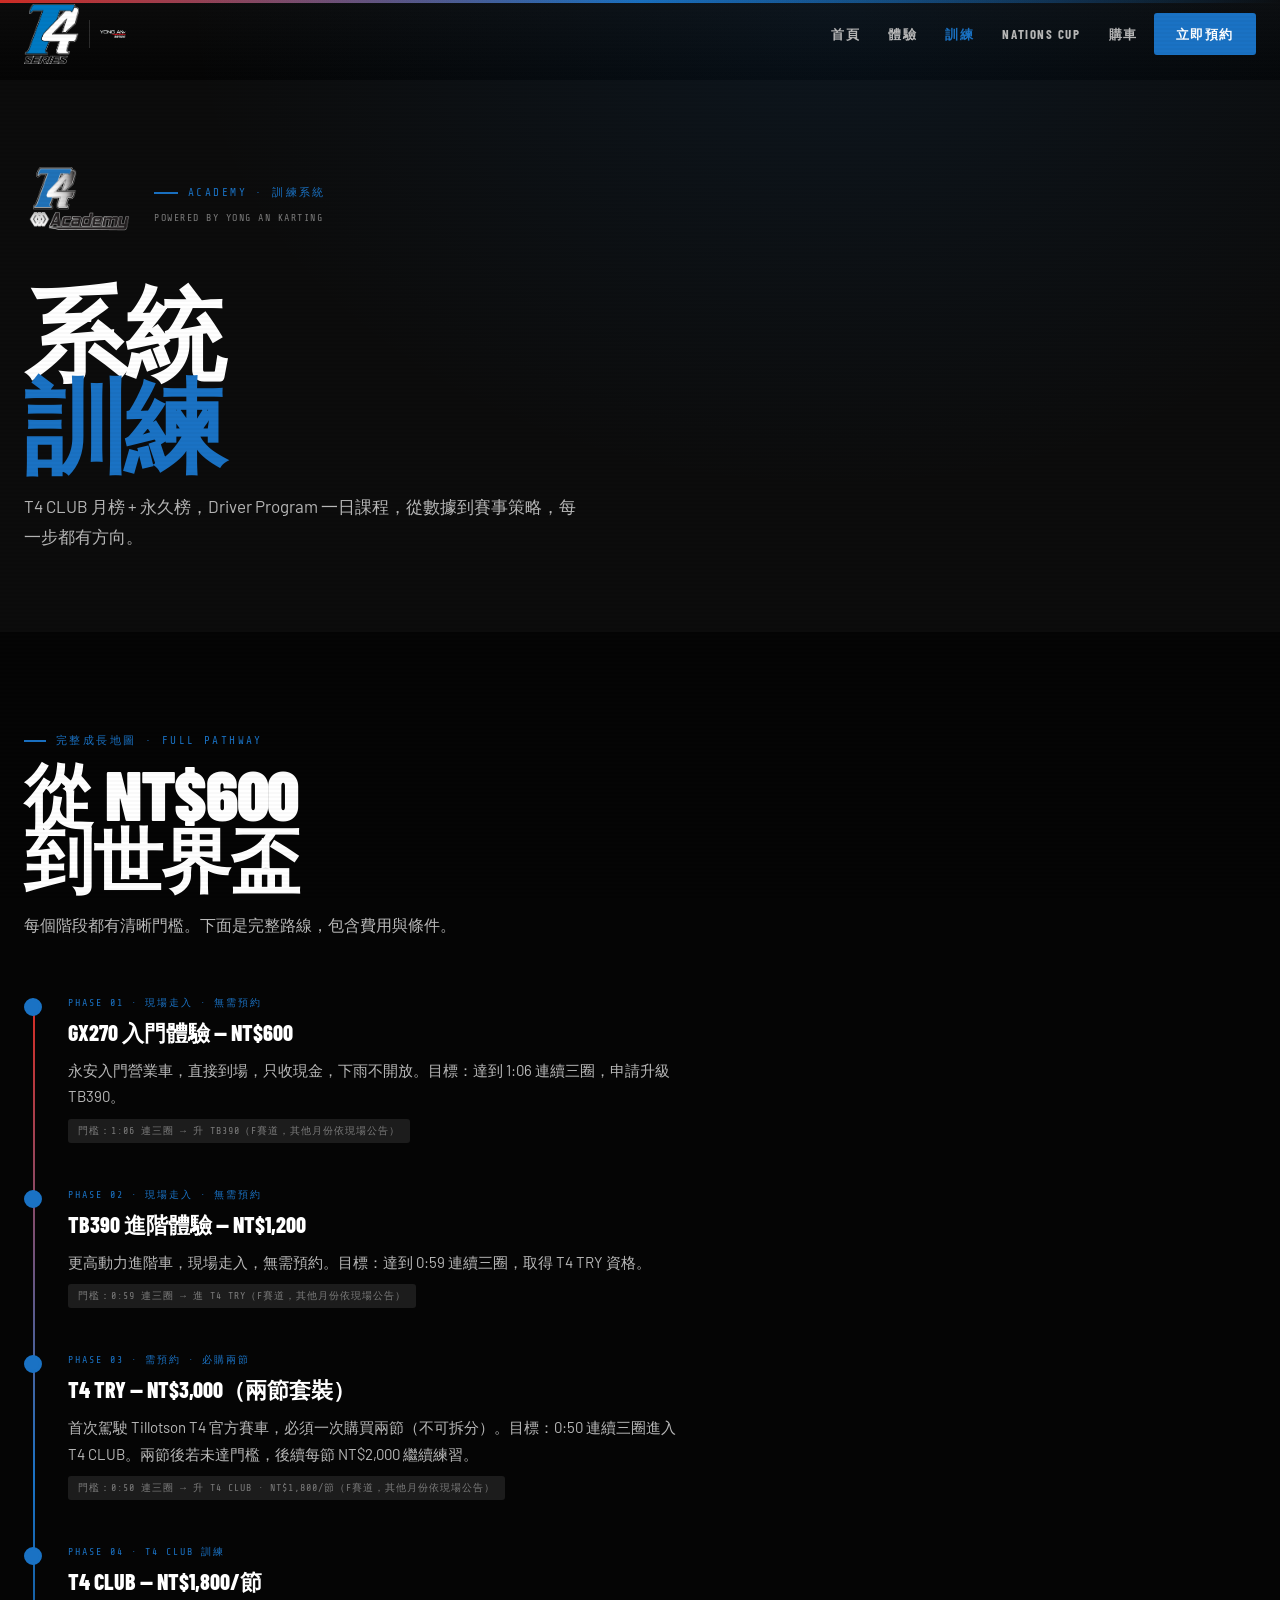
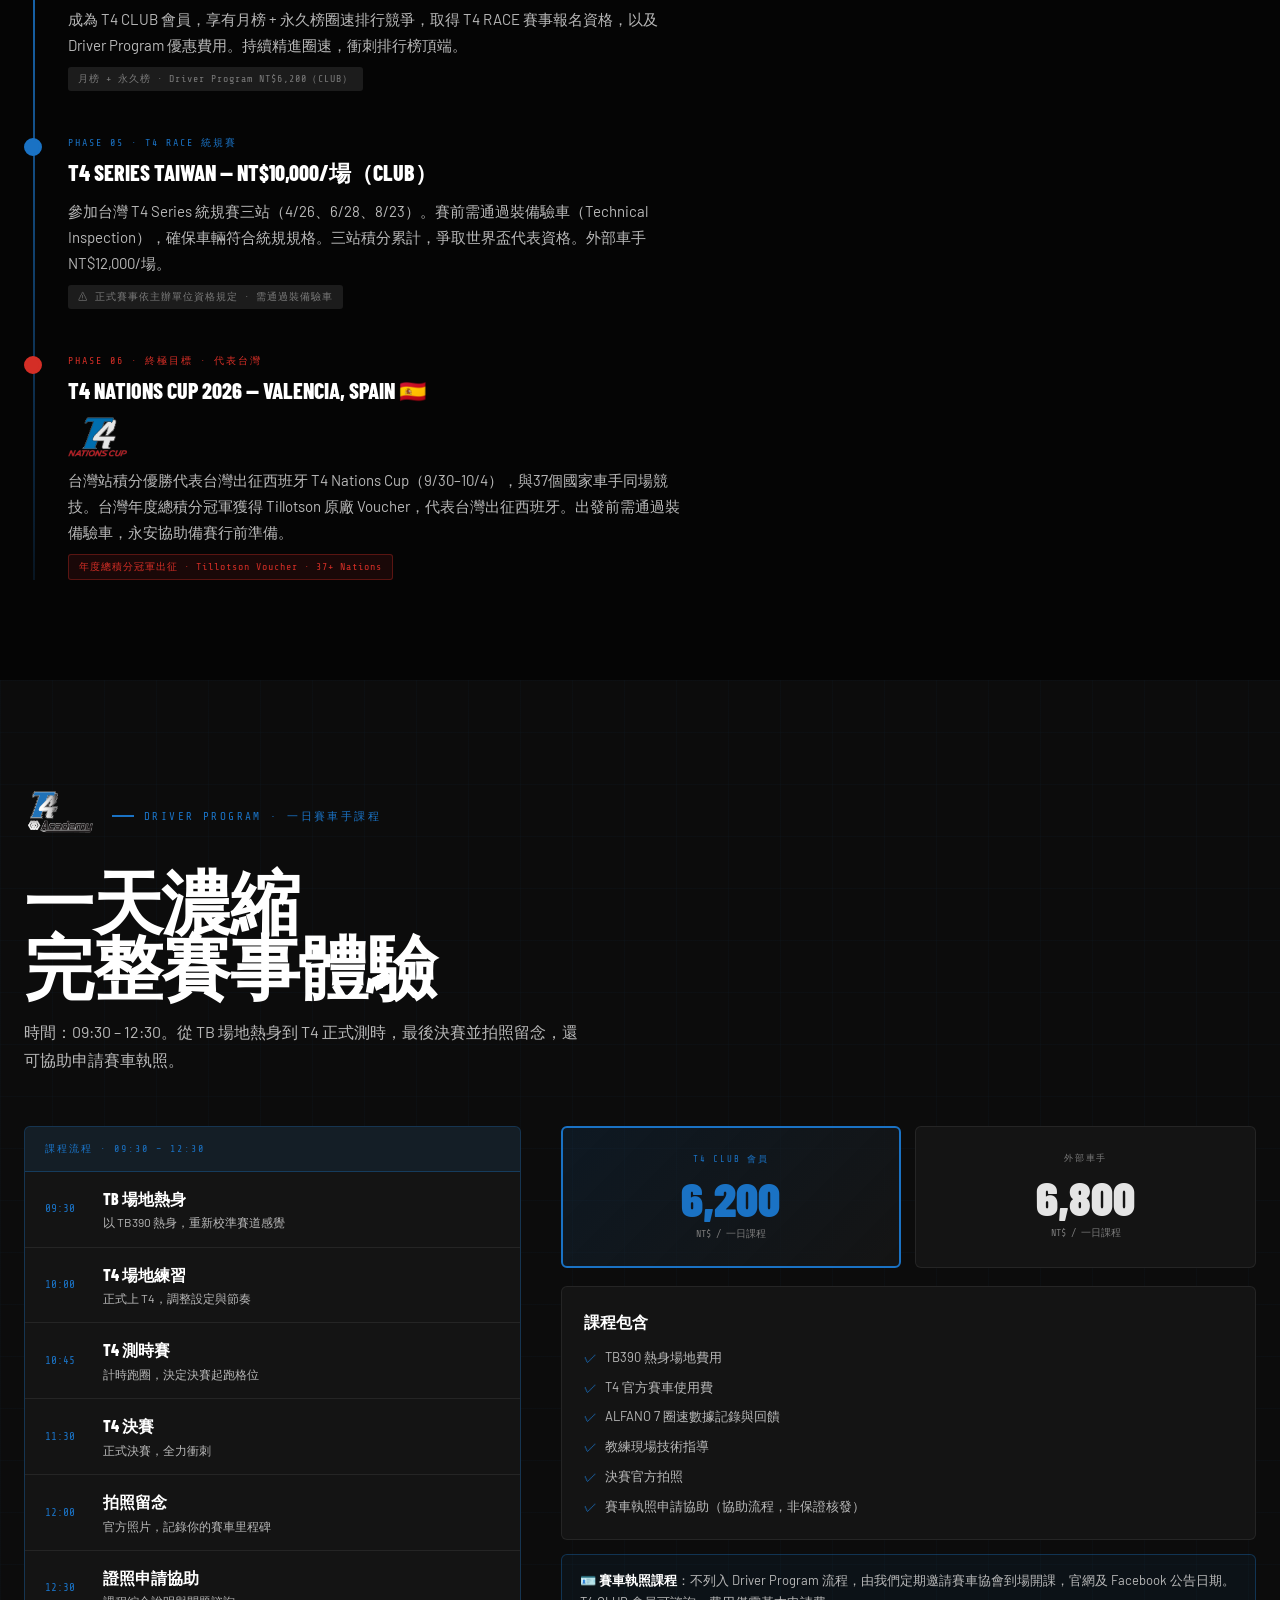
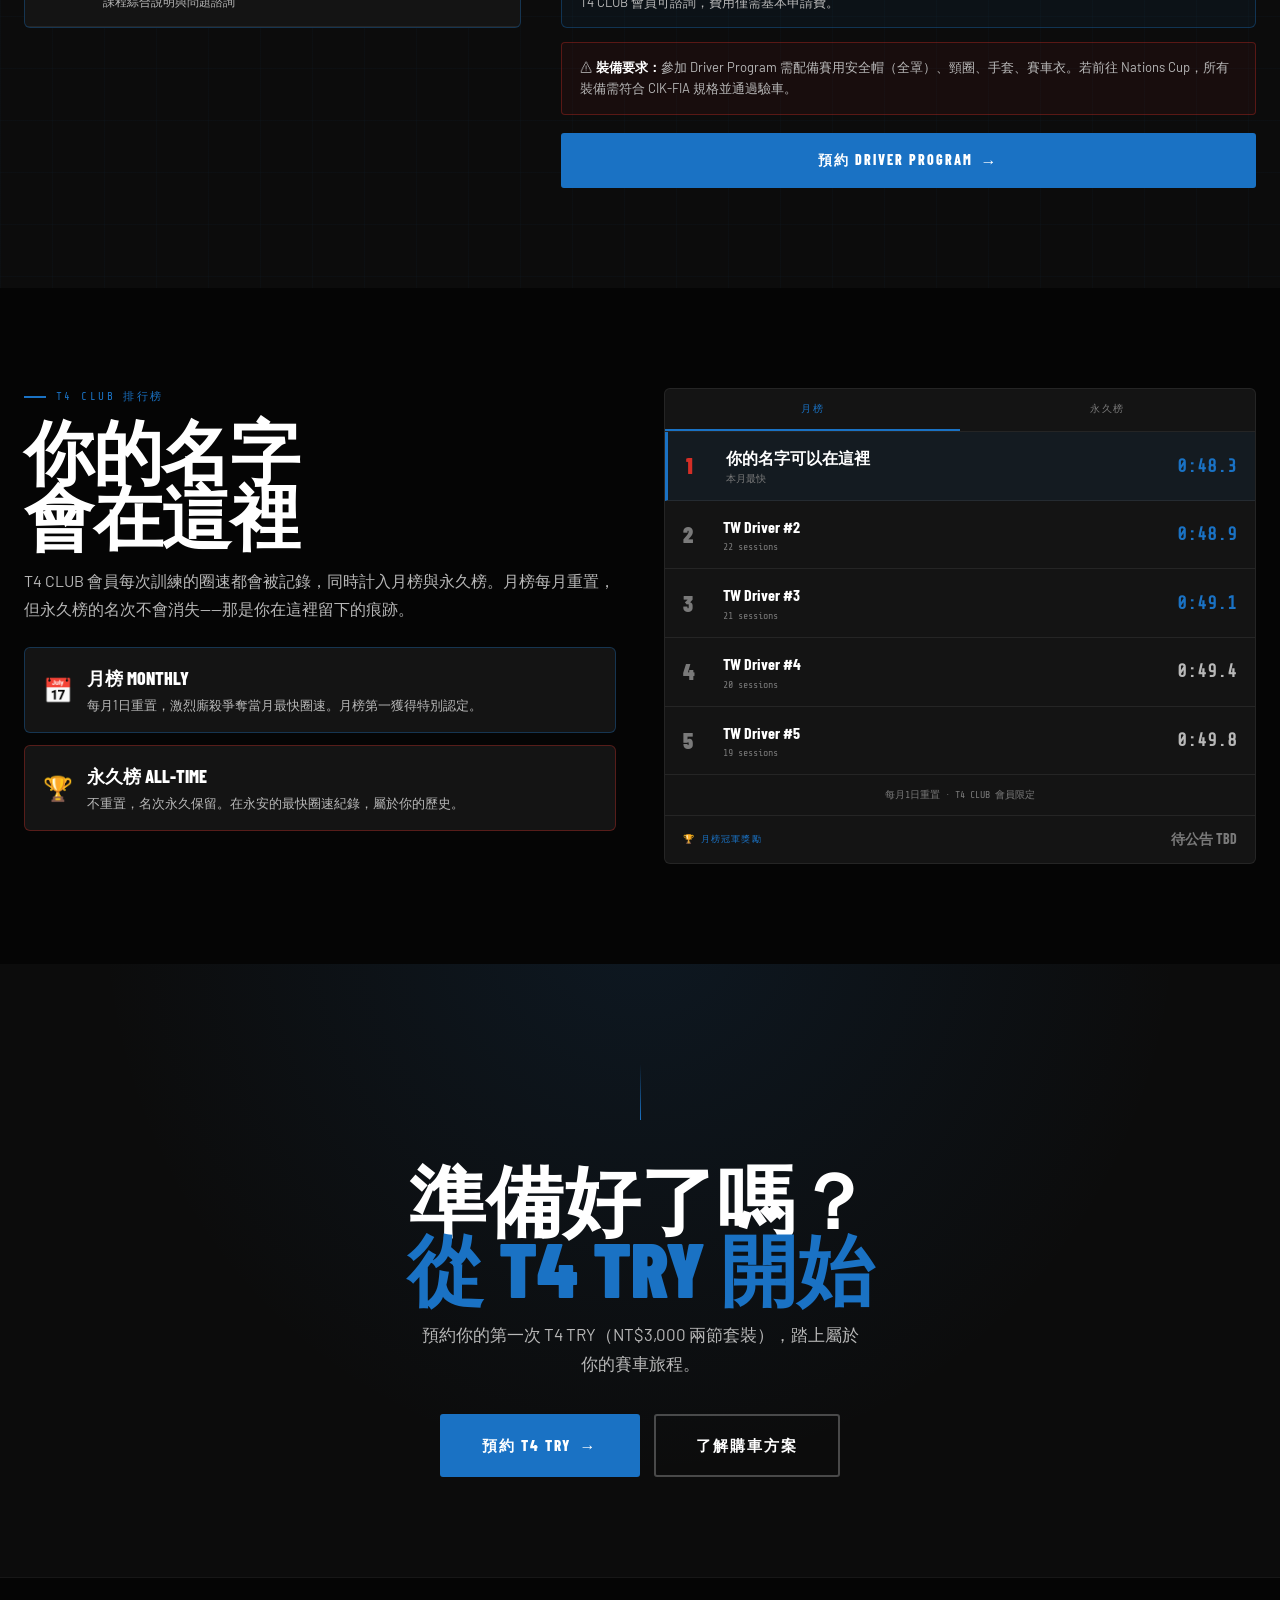
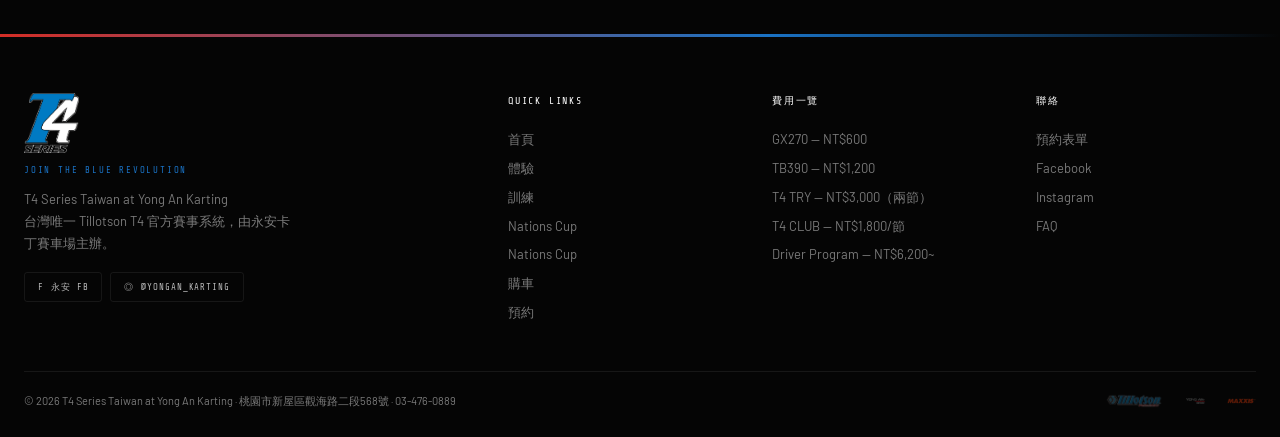
==== academy.html @ 0f3baeeb "Add files via upload" ====
<!DOCTYPE html>
<html lang="zh-TW">
<head>
<meta charset="UTF-8"/>
<meta name="viewport" content="width=device-width,initial-scale=1.0"/>
<title>訓練 Academy | T4 Series Taiwan at Yong An Karting</title>
<meta name="description" content="T4 CLUB 月榜+永久榜排行，Driver Program 一日課程 NT$6,200（CLUB）/ NT$6,800（外部）。9:30–12:30，TB場地→T4測時→決賽→協助申請證照。"/>
<link rel="stylesheet" href="style.css"/>
<style>html,body{overflow-x:hidden;max-width:100vw;}</style>
  <meta property="og:title" content="訓練 Academy | T4 Series Taiwan"/>
  <meta property="og:description" content="T4 CLUB 月榜+永久榜排行，Driver Program 一日課程 NT$6,200起。從體驗到賽事，系統訓練。"/>
  <meta property="og:image" content="https://willysullen.github.io/T4Series-Taiwan/og-image.jpg"/>
  <meta property="og:image:width" content="1280"/>
  <meta property="og:image:height" content="640"/>
  <meta property="og:url" content="https://willysullen.github.io/T4Series-Taiwan/academy.html"/>
  <meta property="og:type" content="website"/>
  <meta name="twitter:card" content="summary_large_image"/>
  <meta name="twitter:title" content="訓練 Academy | T4 Series Taiwan"/>
  <meta name="twitter:description" content="T4 CLUB 月榜+永久榜排行，Driver Program 一日課程 NT$6,200起。從體驗到賽事，系統訓練。"/>
  <meta name="twitter:image" content="https://willysullen.github.io/T4Series-Taiwan/og-image.jpg"/>
</head>
<body>
<nav class="navbar" id="navbar">
  <div class="container nav-inner">
    <a href="index.html" class="nav-logo">
      <img src="t4-logo.png" alt="T4 Series" style="height:60px"/>
      <div class="nav-logo-sep"></div>
      <div class="nav-logo-host"><img src="yongan_logo_inverted_keep_red.png" alt="Yong An"/></div>
    </a>
    <div class="nav-links"><a href="index.html">首頁</a><a href="experience.html">體驗</a><a href="academy.html"  class="active">訓練</a><a href="nationscup.html">Nations Cup</a><a href="ownership.html">購車</a><a href="contact.html" class="nav-cta">立即預約</a></div>
    <button class="nav-hamburger" aria-label="選單"><span></span><span></span><span></span></button>
  </div>
</nav>
<nav class="nav-mobile">
  <a href="index.html">首頁 Home</a>
  <a href="experience.html">體驗 Experience</a>
  <a href="academy.html">訓練 Academy</a>
  <a href="nationscup.html">Nations Cup 🌏</a><a href="ownership.html">購車 Ownership</a>
  <a href="contact.html">立即預約 →</a>
  <div class="nav-mobile-partner">
    <img src="tillotson-logo.png" alt="Tillotson"/>
    <img src="yongan_logo_inverted_keep_red.png" alt="Yong An"/>
  </div>
</nav>
<section class="page-hero tech-bg">
  <div class="page-hero-bg"></div>
  <div class="container">
    <div style="margin-bottom:24px;display:flex;align-items:center;gap:20px">
      <img src="t4-academy-logo.png" alt="T4 Academy" style="height:110px;width:auto"/>
      <div>
        <div class="page-hero-label" style="margin-bottom:8px">Academy · 訓練系統</div>
        <div style="font-family:var(--font-mono);font-size:10px;letter-spacing:.15em;color:var(--grey)">POWERED BY YONG AN KARTING</div>
      </div>
    </div>
    <h1>系統<br><span class="text-blue">訓練</span></h1>
    <p>T4 CLUB 月榜 + 永久榜，Driver Program 一日課程，從數據到賽事策略，每一步都有方向。</p>
  </div>
</section>

<!-- GROWTH MAP -->
<section class="section" style="background:var(--black)">
  <div class="container">
    <div class="reveal">
      <div class="section-label">完整成長地圖 · Full Pathway</div>
      <h2 class="section-title">從 NT$600<br>到世界盃</h2>
      <p class="section-subtitle" style="margin-bottom:52px">每個階段都有清晰門檻。下面是完整路線，包含費用與條件。</p>
    </div>
    <div class="timeline">
      <div class="tl-step reveal">
        <div class="tl-dot filled"></div>
        <div class="tl-phase">Phase 01 · 現場走入 · 無需預約</div>
        <div class="tl-title">GX270 入門體驗 — NT$600</div>
        <div class="tl-desc">永安入門營業車，直接到場，只收現金，下雨不開放。目標：達到 1:06 連續三圈，申請升級 TB390。</div>
        <span class="tl-note">門檻：1:06 連三圈 → 升 TB390（F賽道，其他月份依現場公告）</span>
      </div>
      <div class="tl-step reveal">
        <div class="tl-dot filled"></div>
        <div class="tl-phase">Phase 02 · 現場走入 · 無需預約</div>
        <div class="tl-title">TB390 進階體驗 — NT$1,200</div>
        <div class="tl-desc">更高動力進階車，現場走入，無需預約。目標：達到 0:59 連續三圈，取得 T4 TRY 資格。</div>
        <span class="tl-note">門檻：0:59 連三圈 → 進 T4 TRY（F賽道，其他月份依現場公告）</span>
      </div>
      <div class="tl-step reveal">
        <div class="tl-dot filled"></div>
        <div class="tl-phase">Phase 03 · 需預約 · 必購兩節</div>
        <div class="tl-title">T4 TRY — NT$3,000（兩節套裝）</div>
        <div class="tl-desc">首次駕駛 Tillotson T4 官方賽車，必須一次購買兩節（不可拆分）。目標：0:50 連續三圈進入 T4 CLUB。兩節後若未達門檻，後續每節 NT$2,000 繼續練習。</div>
        <span class="tl-note">門檻：0:50 連三圈 → 升 T4 CLUB · NT$1,800/節（F賽道，其他月份依現場公告）</span>
      </div>
      <div class="tl-step reveal">
        <div class="tl-dot filled"></div>
        <div class="tl-phase">Phase 04 · T4 CLUB 訓練</div>
        <div class="tl-title">T4 CLUB — NT$1,800/節</div>
        <div class="tl-desc">成為 T4 CLUB 會員，享有月榜 + 永久榜圈速排行競爭，取得 T4 RACE 賽事報名資格，以及 Driver Program 優惠費用。持續精進圈速，衝刺排行榜頂端。</div>
        <span class="tl-note">月榜 + 永久榜 · Driver Program NT$6,200（CLUB）</span>
      </div>
      <div class="tl-step reveal">
        <div class="tl-dot filled"></div>
        <div class="tl-phase">Phase 05 · T4 RACE 統規賽</div>
        <div class="tl-title">T4 Series Taiwan — NT$10,000/場（CLUB）</div>
        <div class="tl-desc">參加台灣 T4 Series 統規賽三站（4/26、6/28、8/23）。賽前需通過裝備驗車（Technical Inspection），確保車輛符合統規規格。三站積分累計，爭取世界盃代表資格。外部車手 NT$12,000/場。</div>
        <span class="tl-note">⚠ 正式賽事依主辦單位資格規定 · 需通過裝備驗車</span>
      </div>
      <div class="tl-step reveal">
        <div class="tl-dot red filled"></div>
        <div class="tl-phase red">Phase 06 · 終極目標 · 代表台灣</div>
        <div class="tl-title">T4 Nations Cup 2026 — Valencia, Spain 🇪🇸</div>
        <div style="margin:8px 0 10px"><img src="t4-nationscup-logo.png" alt="T4 Nations Cup" style="height:40px;width:auto;opacity:.9"/></div>
        <div class="tl-desc">台灣站積分優勝代表台灣出征西班牙 T4 Nations Cup（9/30–10/4），與37個國家車手同場競技。台灣年度總積分冠軍獲得 Tillotson 原廠 Voucher，代表台灣出征西班牙。出發前需通過裝備驗車，永安協助備賽行前準備。</div>
        <span class="tl-note" style="background:rgba(212,46,38,.1);border:1px solid var(--border-red);color:var(--ya-red)">年度總積分冠軍出征 · Tillotson Voucher · 37+ Nations</span>
      </div>
    </div>
  </div>
</section>

<!-- DRIVER PROGRAM -->
<section class="section tech-bg" style="background:var(--dark)">
  <div class="container">
    <div class="reveal">
      <div style="display:flex;align-items:center;gap:16px;margin-bottom:16px">
        <img src="t4-academy-logo.png" alt="T4 Academy" style="height:72px;width:auto"/>
        <div class="section-label" style="margin:0">Driver Program · 一日賽車手課程</div>
      </div>
      <h2 class="section-title">一天濃縮<br>完整賽事體驗</h2>
      <p class="section-subtitle" style="margin-bottom:52px">時間：09:30 – 12:30。從 TB 場地熱身到 T4 正式測時，最後決賽並拍照留念，還可協助申請賽車執照。</p>
    </div>
    <div style="display:grid;grid-template-columns:1fr 1.4fr;gap:40px;align-items:start" class="reveal">
      <!-- Schedule -->
      <div>
        <div style="background:var(--dark-2);border:1px solid var(--border-blue);border-radius:6px;overflow:hidden">
          <div style="background:rgba(26,114,196,.1);padding:14px 20px;border-bottom:1px solid var(--border-blue)">
            <div style="font-family:var(--font-mono);font-size:10px;letter-spacing:.2em;text-transform:uppercase;color:var(--t4-blue)">課程流程 · 09:30 – 12:30</div>
          </div>
          <div style="padding:0">
            <div style="display:flex;align-items:center;gap:14px;padding:14px 20px;border-bottom:1px solid var(--border)">
              <div style="font-family:var(--font-mono);font-size:11px;color:var(--t4-blue);width:44px;flex-shrink:0">09:30</div>
              <div>
                <div style="font-family:var(--font-display);font-size:16px;font-weight:800;text-transform:uppercase">TB 場地熱身</div>
                <div style="font-size:12px;color:var(--grey-light);margin-top:2px">以 TB390 熱身，重新校準賽道感覺</div>
              </div>
            </div><div style="display:flex;align-items:center;gap:14px;padding:14px 20px;border-bottom:1px solid var(--border)">
              <div style="font-family:var(--font-mono);font-size:11px;color:var(--t4-blue);width:44px;flex-shrink:0">10:00</div>
              <div>
                <div style="font-family:var(--font-display);font-size:16px;font-weight:800;text-transform:uppercase">T4 場地練習</div>
                <div style="font-size:12px;color:var(--grey-light);margin-top:2px">正式上 T4，調整設定與節奏</div>
              </div>
            </div><div style="display:flex;align-items:center;gap:14px;padding:14px 20px;border-bottom:1px solid var(--border)">
              <div style="font-family:var(--font-mono);font-size:11px;color:var(--t4-blue);width:44px;flex-shrink:0">10:45</div>
              <div>
                <div style="font-family:var(--font-display);font-size:16px;font-weight:800;text-transform:uppercase">T4 測時賽</div>
                <div style="font-size:12px;color:var(--grey-light);margin-top:2px">計時跑圈，決定決賽起跑格位</div>
              </div>
            </div><div style="display:flex;align-items:center;gap:14px;padding:14px 20px;border-bottom:1px solid var(--border)">
              <div style="font-family:var(--font-mono);font-size:11px;color:var(--t4-blue);width:44px;flex-shrink:0">11:30</div>
              <div>
                <div style="font-family:var(--font-display);font-size:16px;font-weight:800;text-transform:uppercase">T4 決賽</div>
                <div style="font-size:12px;color:var(--grey-light);margin-top:2px">正式決賽，全力衝刺</div>
              </div>
            </div><div style="display:flex;align-items:center;gap:14px;padding:14px 20px;border-bottom:1px solid var(--border)">
              <div style="font-family:var(--font-mono);font-size:11px;color:var(--t4-blue);width:44px;flex-shrink:0">12:00</div>
              <div>
                <div style="font-family:var(--font-display);font-size:16px;font-weight:800;text-transform:uppercase">拍照留念</div>
                <div style="font-size:12px;color:var(--grey-light);margin-top:2px">官方照片，記錄你的賽車里程碑</div>
              </div>
            </div><div style="display:flex;align-items:center;gap:14px;padding:14px 20px;border-bottom:1px solid var(--border)">
              <div style="font-family:var(--font-mono);font-size:11px;color:var(--t4-blue);width:44px;flex-shrink:0">12:30</div>
              <div>
                <div style="font-family:var(--font-display);font-size:16px;font-weight:800;text-transform:uppercase">證照申請協助</div>
                <div style="font-size:12px;color:var(--grey-light);margin-top:2px">課程綜合說明與問題諮詢</div>
              </div>
            </div>
          </div>
        </div>
      </div>
      <!-- Pricing + details -->
      <div>
        <div style="display:grid;grid-template-columns:1fr 1fr;gap:14px;margin-bottom:18px">
          <div style="background:linear-gradient(135deg,rgba(26,114,196,.12),var(--dark-2));border:2px solid var(--t4-blue);border-radius:6px;padding:24px;text-align:center">
            <div style="font-family:var(--font-mono);font-size:9px;letter-spacing:.2em;text-transform:uppercase;color:var(--t4-blue);margin-bottom:8px">T4 CLUB 會員</div>
            <div style="font-family:var(--font-display);font-size:48px;font-weight:900;line-height:1;color:var(--t4-blue)">6,200</div>
            <div style="font-family:var(--font-mono);font-size:10px;color:var(--grey);margin-top:4px">NT$ / 一日課程</div>
          </div>
          <div style="background:var(--dark-2);border:1px solid var(--border);border-radius:6px;padding:24px;text-align:center">
            <div style="font-family:var(--font-mono);font-size:9px;letter-spacing:.2em;text-transform:uppercase;color:var(--grey);margin-bottom:8px">外部車手</div>
            <div style="font-family:var(--font-display);font-size:48px;font-weight:900;line-height:1;color:var(--off-white)">6,800</div>
            <div style="font-family:var(--font-mono);font-size:10px;color:var(--grey);margin-top:4px">NT$ / 一日課程</div>
          </div>
        </div>
        <div style="background:var(--dark-2);border:1px solid var(--border);border-radius:6px;padding:22px;margin-bottom:14px">
          <div style="font-family:var(--font-display);font-size:16px;font-weight:800;text-transform:uppercase;margin-bottom:12px">課程包含</div>
          <div style="display:flex;flex-direction:column;gap:9px">
            <div style="display:flex;align-items:flex-start;gap:8px;font-size:13px;color:var(--grey-light)"><span style="color:var(--t4-blue);flex-shrink:0">✓</span>TB390 熱身場地費用</div><div style="display:flex;align-items:flex-start;gap:8px;font-size:13px;color:var(--grey-light)"><span style="color:var(--t4-blue);flex-shrink:0">✓</span>T4 官方賽車使用費</div><div style="display:flex;align-items:flex-start;gap:8px;font-size:13px;color:var(--grey-light)"><span style="color:var(--t4-blue);flex-shrink:0">✓</span>ALFANO 7 圈速數據記錄與回饋</div><div style="display:flex;align-items:flex-start;gap:8px;font-size:13px;color:var(--grey-light)"><span style="color:var(--t4-blue);flex-shrink:0">✓</span>教練現場技術指導</div><div style="display:flex;align-items:flex-start;gap:8px;font-size:13px;color:var(--grey-light)"><span style="color:var(--t4-blue);flex-shrink:0">✓</span>決賽官方拍照</div><div style="display:flex;align-items:flex-start;gap:8px;font-size:13px;color:var(--grey-light)"><span style="color:var(--t4-blue);flex-shrink:0">✓</span>賽車執照申請協助（協助流程，非保證核發）</div>
          </div>
        </div>
        <div style="padding:14px 18px;background:rgba(26,114,196,.06);border:1px solid var(--border-blue);border-radius:6px;margin-bottom:14px;font-size:13px;color:var(--grey-light);line-height:1.7">
          🪪 <strong style="color:var(--white)">賽車執照課程</strong>：不列入 Driver Program 流程，由我們定期邀請賽車協會到場開課，官網及 Facebook 公告日期。T4 CLUB 會員可諮詢，費用僅需基本申請費。
        </div>
        <div style="padding:14px 18px;background:rgba(212,46,38,.06);border:1px solid var(--border-red);border-radius:4px;font-size:13px;color:var(--grey-light);line-height:1.65">
          ⚠ <strong style="color:var(--white)">裝備要求：</strong>參加 Driver Program 需配備賽用安全帽（全罩）、頸圈、手套、賽車衣。若前往 Nations Cup，所有裝備需符合 CIK-FIA 規格並通過驗車。
        </div>
        <div style="margin-top:18px">
          <a href="https://forms.gle/rHUpG8XHZ5UAVDtY7" target="_blank" rel="noopener" class="btn btn-primary btn-arrow" style="width:100%;justify-content:center">預約 Driver Program</a>
        </div>
      </div>
    </div>
  </div>
</section>

<!-- T4 CLUB LEADERBOARD -->
<section class="section" style="background:var(--black)">
  <div class="container">
    <div style="display:grid;grid-template-columns:1fr 1fr;gap:48px;align-items:start">
      <div class="reveal-left">
        <div class="section-label">T4 CLUB 排行榜</div>
        <h2 class="section-title">你的名字<br>會在這裡</h2>
        <p style="font-size:16px;color:var(--grey-light);line-height:1.75;margin-bottom:24px">T4 CLUB 會員每次訓練的圈速都會被記錄，同時計入月榜與永久榜。月榜每月重置，但永久榜的名次不會消失——那是你在這裡留下的痕跡。</p>
        <div style="display:flex;flex-direction:column;gap:12px">
          <div style="padding:16px 18px;background:var(--dark-2);border:1px solid var(--border-blue);border-radius:6px;display:flex;align-items:center;gap:14px">
            <div style="font-size:24px">📅</div>
            <div>
              <div style="font-family:var(--font-display);font-size:18px;font-weight:800;text-transform:uppercase">月榜 Monthly</div>
              <div style="font-size:13px;color:var(--grey-light);margin-top:2px">每月1日重置，激烈廝殺爭奪當月最快圈速。月榜第一獲得特別認定。</div>
            </div>
          </div>
          <div style="padding:16px 18px;background:var(--dark-2);border:1px solid var(--border-red);border-radius:6px;display:flex;align-items:center;gap:14px">
            <div style="font-size:24px">🏆</div>
            <div>
              <div style="font-family:var(--font-display);font-size:18px;font-weight:800;text-transform:uppercase">永久榜 All-Time</div>
              <div style="font-size:13px;color:var(--grey-light);margin-top:2px">不重置，名次永久保留。在永安的最快圈速紀錄，屬於你的歷史。</div>
            </div>
          </div>
        </div>
      </div>
      <!-- Mock leaderboard -->
      <div class="reveal-right">
        <div style="background:var(--dark-2);border:1px solid var(--border);border-radius:6px;overflow:hidden">
          <div style="display:flex;border-bottom:1px solid var(--border)">
            <div id="lb-tab-month" style="flex:1;text-align:center;padding:12px;font-family:var(--font-mono);font-size:10px;letter-spacing:.15em;text-transform:uppercase;color:var(--t4-blue);border-bottom:2px solid var(--t4-blue);cursor:pointer">月榜</div>
            <div id="lb-tab-alltime" style="flex:1;text-align:center;padding:12px;font-family:var(--font-mono);font-size:10px;letter-spacing:.15em;text-transform:uppercase;color:var(--grey);cursor:pointer;border-bottom:2px solid transparent">永久榜</div>
          </div>
          <div id="lb-month">
            <div style="display:flex;align-items:center;gap:12px;padding:13px 18px;border-bottom:1px solid var(--border);background:rgba(26,114,196,.07);border-left:3px solid var(--t4-blue)">
              <div style="font-family:var(--font-display);font-size:22px;font-weight:900;width:28px;color:var(--ya-red)">1</div>
              <div style="flex:1">
                <div style="font-family:var(--font-display);font-size:16px;font-weight:700">你的名字可以在這裡</div>
                <div style="font-family:var(--font-mono);font-size:10px;color:var(--grey)">本月最快</div>
              </div>
              <div style="font-family:var(--font-mono);font-size:18px;font-weight:700;color:var(--t4-blue)">0:48.3</div>
            </div><div style="display:flex;align-items:center;gap:12px;padding:13px 18px;border-bottom:1px solid var(--border);">
              <div style="font-family:var(--font-display);font-size:22px;font-weight:900;width:28px;color:var(--grey)">2</div>
              <div style="flex:1">
                <div style="font-family:var(--font-display);font-size:16px;font-weight:700">TW Driver #2</div>
                <div style="font-family:var(--font-mono);font-size:10px;color:var(--grey)">22 sessions</div>
              </div>
              <div style="font-family:var(--font-mono);font-size:18px;font-weight:700;color:var(--t4-blue)">0:48.9</div>
            </div><div style="display:flex;align-items:center;gap:12px;padding:13px 18px;border-bottom:1px solid var(--border);">
              <div style="font-family:var(--font-display);font-size:22px;font-weight:900;width:28px;color:var(--grey)">3</div>
              <div style="flex:1">
                <div style="font-family:var(--font-display);font-size:16px;font-weight:700">TW Driver #3</div>
                <div style="font-family:var(--font-mono);font-size:10px;color:var(--grey)">21 sessions</div>
              </div>
              <div style="font-family:var(--font-mono);font-size:18px;font-weight:700;color:var(--t4-blue)">0:49.1</div>
            </div><div style="display:flex;align-items:center;gap:12px;padding:13px 18px;border-bottom:1px solid var(--border);">
              <div style="font-family:var(--font-display);font-size:22px;font-weight:900;width:28px;color:var(--grey)">4</div>
              <div style="flex:1">
                <div style="font-family:var(--font-display);font-size:16px;font-weight:700">TW Driver #4</div>
                <div style="font-family:var(--font-mono);font-size:10px;color:var(--grey)">20 sessions</div>
              </div>
              <div style="font-family:var(--font-mono);font-size:18px;font-weight:700;color:var(--grey-light)">0:49.4</div>
            </div><div style="display:flex;align-items:center;gap:12px;padding:13px 18px;border-bottom:1px solid var(--border);">
              <div style="font-family:var(--font-display);font-size:22px;font-weight:900;width:28px;color:var(--grey)">5</div>
              <div style="flex:1">
                <div style="font-family:var(--font-display);font-size:16px;font-weight:700">TW Driver #5</div>
                <div style="font-family:var(--font-mono);font-size:10px;color:var(--grey)">19 sessions</div>
              </div>
              <div style="font-family:var(--font-mono);font-size:18px;font-weight:700;color:var(--grey-light)">0:49.8</div>
            </div>
            <div style="padding:12px 18px;font-family:var(--font-mono);font-size:10px;color:var(--grey);text-align:center">每月1日重置 · T4 CLUB 會員限定</div>
          <div style="padding:12px 18px;border-top:1px solid var(--border);display:flex;align-items:center;justify-content:space-between">
            <div style="font-family:var(--font-mono);font-size:9px;letter-spacing:.12em;text-transform:uppercase;color:var(--t4-blue)">🏆 月榜冠軍獎勵</div>
            <div style="font-family:var(--font-display);font-size:14px;font-weight:700;color:var(--grey)">待公告 TBD</div>
          </div>
          </div>
        </div>
        <script>
          document.getElementById('lb-tab-month').addEventListener('click',function(){
            this.style.color='var(--t4-blue)';this.style.borderBottom='2px solid var(--t4-blue)';
            document.getElementById('lb-tab-alltime').style.color='var(--grey)';document.getElementById('lb-tab-alltime').style.borderBottom='2px solid transparent';
          });
          document.getElementById('lb-tab-alltime').addEventListener('click',function(){
            this.style.color='var(--ya-red)';this.style.borderBottom='2px solid var(--ya-red)';
            document.getElementById('lb-tab-month').style.color='var(--grey)';document.getElementById('lb-tab-month').style.borderBottom='2px solid transparent';
          });
        </script>
      </div>
    </div>
  </div>
</section>

<section class="final-cta section">
  <div class="container">
    <div class="final-cta-top"></div>
    <div class="reveal">
      <h2>準備好了嗎？<br><span class="text-blue">從 T4 TRY 開始</span></h2>
      <p>預約你的第一次 T4 TRY（NT$3,000 兩節套裝），踏上屬於你的賽車旅程。</p>
      <div class="final-cta-btns">
        <a href="https://forms.gle/rHUpG8XHZ5UAVDtY7" target="_blank" rel="noopener" class="btn btn-primary btn-lg btn-arrow">預約 T4 TRY</a>
        <a href="ownership.html" class="btn btn-outline btn-lg">了解購車方案</a>
      </div>
    </div>
  </div>
</section>
<footer>
  <div class="footer-topbar"></div>
  <div class="container">
    <div class="footer-grid">
      <div class="footer-brand">
        <img src="t4-logo.png" alt="T4 Series" style="height:60px"/>
        <div class="footer-slogan">JOIN THE BLUE REVOLUTION</div>
        <p>T4 Series Taiwan at Yong An Karting<br>台灣唯一 Tillotson T4 官方賽事系統，由永安卡丁賽車場主辦。</p>
        <div class="footer-socials">
          <a href="https://www.facebook.com/Taoyuan.Yongan.Kart/" class="social-btn red" target="_blank"><span>f</span> 永安 FB</a>
          <a href="https://www.instagram.com/yongan_karting/" class="social-btn" target="_blank"><span>◎</span> @yongan_karting</a>
        </div>
      </div>
      <div class="footer-col">
        <div class="footer-col-title">Quick Links</div>
        <a href="index.html">首頁</a><a href="experience.html">體驗</a>
        <a href="academy.html">訓練</a><a href="nationscup.html">Nations Cup</a><a href="nationscup.html">Nations Cup</a><a href="ownership.html">購車</a><a href="contact.html">預約</a>
      </div>
      <div class="footer-col">
        <div class="footer-col-title">費用一覽</div>
        <a href="index.html#pricing">GX270 — NT$600</a>
        <a href="index.html#pricing">TB390 — NT$1,200</a>
        <a href="contact.html">T4 TRY — NT$3,000（兩節）</a>
        <a href="contact.html">T4 CLUB — NT$1,800/節</a>
        <a href="academy.html">Driver Program — NT$6,200~</a>
      </div>
      <div class="footer-col">
        <div class="footer-col-title">聯絡</div>
        <a href="contact.html">預約表單</a>
        <a href="https://www.facebook.com/Taoyuan.Yongan.Kart/" target="_blank">Facebook</a>
        <a href="https://www.instagram.com/yongan_karting/" target="_blank">Instagram</a>
        <a href="contact.html#faq">FAQ</a>
      </div>
    </div>
    <div class="footer-bottom">
      <div class="footer-copy">© 2026 T4 Series Taiwan at Yong An Karting · 桃園市新屋區觀海路二段568號 · 03-476-0889</div>
      <div class="footer-partner-logos">
        <a href="https://tillotson.ie/t4-series/" target="_blank" rel="noopener" title="Tillotson T4 Series Official"><img src="tillotson-logo.png" alt="Tillotson"/></a>
        <img src="yongan_logo_inverted_keep_red.png" alt="Yong An"/>
        <img src="maxxis-logo.png" alt="Maxxis"/>
      </div>
    </div>
  </div>
</footer>
<script src="script.js"></script>
</body>
</html>
---- style.css ----
/* T4 SERIES TAIWAN @ YONG AN KARTING - style.css v2 */
@import url('https://fonts.googleapis.com/css2?family=Barlow+Condensed:ital,wght@0,300;0,400;0,600;0,700;0,800;0,900;1,700&family=Barlow:wght@300;400;500;600;700&family=Share+Tech+Mono&display=swap');
:root{
  --black:#050505;--dark:#0c0c0c;--dark-2:#141414;--dark-3:#1c1c1c;--dark-4:#242424;
  --t4-blue:#1a72c4;--t4-blue-light:#2d8fe0;--t4-blue-dark:#0e4f8d;
  --ya-red:#d42e26;--ya-red-light:#e8473f;
  --white:#ffffff;--off-white:#e4e4e4;--grey:#7a7a7a;--grey-light:#b8b8b8;
  --border:rgba(255,255,255,.07);--border-blue:rgba(26,114,196,.35);--border-red:rgba(212,46,38,.35);
  --font-display:'Barlow Condensed',sans-serif;
  --font-body:'Barlow',sans-serif;
  --font-mono:'Share Tech Mono',monospace;
  --ease-out:cubic-bezier(.16,1,.3,1);
  --t:.3s;--max-w:1300px;--nav-h:68px;
}
*,*::before,*::after{box-sizing:border-box;margin:0;padding:0;}
html{scroll-behavior:smooth;}
body{background:var(--black);color:var(--white);font-family:var(--font-body);line-height:1.6;overflow-x:hidden;-webkit-font-smoothing:antialiased;}
img{max-width:100%;display:block;}
a{color:inherit;text-decoration:none;}
ul{list-style:none;}
button{cursor:pointer;border:none;background:none;font-family:inherit;}
/* Scanlines */
body::before{content:'';position:fixed;inset:0;background:repeating-linear-gradient(0deg,transparent,transparent 2px,rgba(0,0,0,.025) 2px,rgba(0,0,0,.025) 4px);pointer-events:none;z-index:9998;}
/* Tech grid on sections */
.tech-bg{position:relative;overflow:hidden;}
.tech-bg::after{content:'';position:absolute;inset:0;background-image:linear-gradient(rgba(26,114,196,.03) 1px,transparent 1px),linear-gradient(90deg,rgba(26,114,196,.03) 1px,transparent 1px);background-size:52px 52px;pointer-events:none;z-index:0;}
.tech-bg>*{position:relative;z-index:1;}
/* Utils */
.container{max-width:var(--max-w);margin:0 auto;padding:0 24px;}
.section{padding:100px 0;}.section-sm{padding:56px 0;}
.text-blue{color:var(--t4-blue);}.text-red{color:var(--ya-red);}
/* Reveal */
.reveal{opacity:0;transform:translateY(28px);transition:opacity .7s var(--ease-out),transform .7s var(--ease-out);}
.reveal.visible{opacity:1;transform:translateY(0);}
.reveal-left{opacity:0;transform:translateX(-36px);transition:opacity .7s var(--ease-out),transform .7s var(--ease-out);}
.reveal-left.visible{opacity:1;transform:translateX(0);}
.reveal-right{opacity:0;transform:translateX(36px);transition:opacity .7s var(--ease-out),transform .7s var(--ease-out);}
.reveal-right.visible{opacity:1;transform:translateX(0);}
/* NAV */
.navbar{position:fixed;top:0;left:0;right:0;height:var(--nav-h);z-index:1000;transition:background var(--t),box-shadow var(--t);}
.navbar.scrolled{background:rgba(5,5,5,.94);backdrop-filter:blur(20px);-webkit-backdrop-filter:blur(20px);border-bottom:1px solid var(--border);}
.nav-inner{display:flex;align-items:center;justify-content:space-between;height:var(--nav-h);gap:16px;}
.nav-logo{display:flex;align-items:center;gap:10px;flex-shrink:0;}
.nav-logo img{height:38px;width:auto;}
.nav-logo-sep{width:1px;height:28px;background:rgba(255,255,255,.15);flex-shrink:0;}
.nav-logo-host img{height:22px;width:auto;}
.nav-links{display:flex;align-items:center;gap:4px;}
.nav-links a{font-family:var(--font-display);font-size:13px;font-weight:700;letter-spacing:.12em;text-transform:uppercase;color:var(--grey-light);padding:8px 12px;border-radius:3px;transition:color var(--t);white-space:nowrap;}
.nav-links a:hover{color:var(--white);}
.nav-links a.active{color:var(--t4-blue);}
.nav-cta{color:var(--white)!important;background:var(--t4-blue)!important;padding:9px 20px!important;border-radius:3px;border:2px solid var(--t4-blue)!important;transition:background var(--t)!important;}
.nav-cta:hover{background:var(--t4-blue-light)!important;border-color:var(--t4-blue-light)!important;}
.nav-hamburger{display:none;flex-direction:column;gap:5px;padding:8px;cursor:pointer;}
.nav-hamburger span{display:block;width:22px;height:2px;background:var(--white);transition:var(--t);}
.nav-hamburger.open span:nth-child(1){transform:rotate(45deg) translate(5px,5px);}
.nav-hamburger.open span:nth-child(2){opacity:0;}
.nav-hamburger.open span:nth-child(3){transform:rotate(-45deg) translate(5px,-5px);}
.nav-mobile{display:none;position:fixed;top:var(--nav-h);left:0;right:0;background:rgba(5,5,5,.98);backdrop-filter:blur(24px);padding:24px;flex-direction:column;gap:4px;border-bottom:1px solid var(--border);z-index:999;}
.nav-mobile.open{display:flex;}
.nav-mobile a{font-family:var(--font-display);font-size:20px;font-weight:700;letter-spacing:.08em;text-transform:uppercase;color:var(--off-white);padding:14px 0;border-bottom:1px solid var(--border);transition:color var(--t);}
.nav-mobile a:last-child{border-bottom:none;}
.nav-mobile a:hover{color:var(--t4-blue);}
.nav-mobile-partner{display:flex;align-items:center;gap:20px;padding-top:16px;margin-top:8px;border-top:1px solid var(--border);}
.nav-mobile-partner img{height:24px;width:auto;filter:brightness(.6);}
/* BUTTONS */
.btn{display:inline-flex;align-items:center;gap:8px;font-family:var(--font-display);font-size:14px;font-weight:800;letter-spacing:.14em;text-transform:uppercase;padding:13px 30px;border-radius:3px;transition:all var(--t);white-space:nowrap;cursor:pointer;}
.btn-primary{background:var(--t4-blue);color:var(--white);border:2px solid var(--t4-blue);}
.btn-primary:hover{background:var(--t4-blue-light);border-color:var(--t4-blue-light);transform:translateY(-2px);box-shadow:0 8px 28px rgba(26,114,196,.4);}
.btn-red{background:var(--ya-red);color:var(--white);border:2px solid var(--ya-red);}
.btn-red:hover{background:var(--ya-red-light);border-color:var(--ya-red-light);transform:translateY(-2px);box-shadow:0 8px 28px rgba(212,46,38,.35);}
.btn-outline{background:transparent;color:var(--white);border:2px solid rgba(255,255,255,.25);}
.btn-outline:hover{border-color:var(--white);background:rgba(255,255,255,.05);transform:translateY(-2px);}
.btn-lg{padding:17px 40px;font-size:15px;}
.btn-sm{padding:9px 20px;font-size:12px;}
.btn-arrow::after{content:'→';font-size:16px;transition:transform var(--t);}
.btn-arrow:hover::after{transform:translateX(5px);}
/* PAGE HERO */
.page-hero{padding:150px 0 80px;background:var(--dark);position:relative;overflow:hidden;}
.page-hero::before{content:'';position:absolute;top:0;left:0;right:0;height:3px;background:linear-gradient(90deg,var(--ya-red),var(--t4-blue),transparent);}
.page-hero::after{content:'';position:absolute;bottom:-1px;left:0;right:0;height:80px;background:linear-gradient(to bottom,transparent,var(--black));pointer-events:none;}
.page-hero-bg{position:absolute;inset:0;background:radial-gradient(ellipse at 65% 0%,rgba(26,114,196,.1) 0%,transparent 55%);}
.page-hero-label{font-family:var(--font-mono);font-size:11px;letter-spacing:.22em;text-transform:uppercase;color:var(--t4-blue);margin-bottom:16px;display:flex;align-items:center;gap:10px;}
.page-hero-label::before{content:'';display:block;width:24px;height:2px;background:var(--t4-blue);}
.page-hero h1{font-family:var(--font-display);font-size:clamp(52px,8vw,104px);font-weight:900;line-height:.9;letter-spacing:-.02em;text-transform:uppercase;margin-bottom:24px;}
.page-hero p{font-size:17px;color:var(--grey-light);max-width:560px;line-height:1.75;}
/* SECTION HEADINGS */
.section-label{font-family:var(--font-mono);font-size:11px;letter-spacing:.22em;text-transform:uppercase;color:var(--t4-blue);margin-bottom:12px;display:flex;align-items:center;gap:10px;}
.section-label::before{content:'';display:block;width:22px;height:2px;background:var(--t4-blue);flex-shrink:0;}
.section-label.red{color:var(--ya-red);}.section-label.red::before{background:var(--ya-red);}
.section-title{font-family:var(--font-display);font-size:clamp(38px,5.5vw,72px);font-weight:900;line-height:.92;letter-spacing:-.02em;text-transform:uppercase;margin-bottom:20px;}
.section-subtitle{font-size:16px;color:var(--grey-light);max-width:560px;line-height:1.75;}
/* HERO */
.hero{position:relative;height:100vh;min-height:680px;overflow:hidden;display:flex;align-items:center;}
.hero-video-wrap{position:absolute;inset:0;z-index:0;background:#000;}
.hero-video-wrap iframe{position:absolute;top:50%;left:50%;transform:translate(-50%,-50%);width:177.78vh;height:100vh;min-width:100%;min-height:56.25vw;pointer-events:none;border:none;}
.hero-overlay{position:absolute;inset:0;z-index:1;background:linear-gradient(160deg,rgba(5,5,5,.78) 0%,rgba(5,5,5,.38) 45%,rgba(5,5,5,.65) 75%,rgba(5,5,5,.98) 100%);}
.hero-line-top{position:absolute;top:0;left:0;right:0;z-index:3;height:3px;background:linear-gradient(90deg,var(--ya-red) 0%,var(--t4-blue) 40%,transparent 100%);}
.hero-content{position:relative;z-index:2;width:100%;padding:0 24px;max-width:var(--max-w);margin:0 auto;}
.hero-eyebrow{display:flex;align-items:center;gap:14px;margin-bottom:18px;animation:fadeUp .8s var(--ease-out) .2s both;}
.hero-eyebrow-text{font-family:var(--font-mono);font-size:11px;letter-spacing:.2em;text-transform:uppercase;color:var(--t4-blue);}
.hero-eyebrow-line{width:36px;height:2px;background:var(--t4-blue);}
.hero-eyebrow-dot{width:6px;height:6px;border-radius:50%;background:var(--ya-red);animation:pulse 2s ease infinite;}
@keyframes pulse{0%,100%{box-shadow:0 0 0 0 rgba(212,46,38,.7);}50%{box-shadow:0 0 0 8px rgba(212,46,38,0);}}
.hero h1{font-family:var(--font-display);font-size:clamp(64px,12vw,148px);font-weight:900;line-height:.85;letter-spacing:-.03em;text-transform:uppercase;margin-bottom:8px;animation:fadeUp .8s var(--ease-out) .35s both;}
.hero-slogan{font-family:var(--font-display);font-size:clamp(15px,2vw,26px);font-weight:300;letter-spacing:.3em;text-transform:uppercase;color:var(--t4-blue);margin-bottom:24px;animation:fadeUp .8s var(--ease-out) .5s both;}
.hero-sub{font-size:17px;color:var(--grey-light);margin-bottom:36px;max-width:440px;line-height:1.75;animation:fadeUp .8s var(--ease-out) .65s both;}
.hero-cta{display:flex;gap:14px;flex-wrap:wrap;animation:fadeUp .8s var(--ease-out) .8s both;}
.hero-host{position:absolute;bottom:36px;right:32px;z-index:2;display:flex;align-items:center;gap:12px;animation:fadeIn 1s ease 1.4s both;}
.hero-host-label{font-family:var(--font-mono);font-size:9px;letter-spacing:.18em;text-transform:uppercase;color:var(--grey);writing-mode:vertical-rl;}
.hero-host-logo img{height:46px;width:auto;filter:brightness(.7);transition:filter var(--t);}
.hero-host-logo img:hover{filter:brightness(1);}
.hero-scroll{position:absolute;bottom:36px;left:50%;transform:translateX(-50%);z-index:2;display:flex;flex-direction:column;align-items:center;gap:8px;animation:fadeIn 1s ease 1.6s both;}
.hero-scroll span{font-family:var(--font-mono);font-size:9px;letter-spacing:.18em;text-transform:uppercase;color:var(--grey);}
.scroll-line{width:1px;height:50px;background:linear-gradient(to bottom,transparent,rgba(255,255,255,.2));position:relative;overflow:hidden;}
.scroll-line::after{content:'';position:absolute;top:-14px;left:0;right:0;height:14px;background:var(--t4-blue);animation:scrollDown 1.8s ease-in-out infinite;}
@keyframes scrollDown{0%{top:-14px;opacity:1}100%{top:100%;opacity:0}}
@keyframes fadeUp{from{opacity:0;transform:translateY(24px);}to{opacity:1;transform:translateY(0);}}
@keyframes fadeIn{from{opacity:0;}to{opacity:1;}}
/* MARQUEE */
.marquee-band{overflow:hidden;border-top:1px solid var(--border-red);border-bottom:1px solid var(--border-blue);background:var(--dark-2);}
.marquee-track{display:flex;animation:marquee 24s linear infinite;white-space:nowrap;}
.marquee-item{display:flex;align-items:center;gap:18px;padding:13px 32px;font-family:var(--font-display);font-size:13px;font-weight:700;letter-spacing:.18em;text-transform:uppercase;color:var(--grey-light);flex-shrink:0;}
.marquee-dot{width:5px;height:5px;border-radius:50%;background:var(--t4-blue);flex-shrink:0;}
.marquee-dot.red{background:var(--ya-red);}
@keyframes marquee{0%{transform:translateX(0);}100%{transform:translateX(-50%);}}
/* HOST BAND */
.host-band{background:linear-gradient(90deg,var(--dark-2) 0%,rgba(212,46,38,.07) 40%,rgba(26,114,196,.05) 70%,var(--dark-2) 100%);border-top:1px solid var(--border-red);border-bottom:1px solid rgba(212,46,38,.15);padding:28px 0;}
.host-band-inner{display:flex;align-items:center;justify-content:space-between;flex-wrap:wrap;gap:20px;}
.host-band-left{display:flex;align-items:center;gap:20px;}
.host-band-tag{font-family:var(--font-mono);font-size:9px;letter-spacing:.22em;text-transform:uppercase;color:var(--ya-red);padding:4px 10px;border:1px solid var(--border-red);border-radius:2px;}
.host-band-logo img{height:48px;width:auto;}
.host-band-info-name{font-family:var(--font-display);font-size:22px;font-weight:900;text-transform:uppercase;margin-bottom:3px;}
.host-band-info-sub{font-family:var(--font-mono);font-size:11px;color:var(--grey-light);letter-spacing:.05em;}
.host-band-info-sub a{color:var(--ya-red);transition:color var(--t);}
.host-band-info-sub a:hover{color:var(--ya-red-light);}
.host-badges{display:flex;gap:10px;flex-wrap:wrap;}
.host-badge{display:flex;align-items:center;gap:8px;padding:9px 14px;background:rgba(212,46,38,.07);border:1px solid var(--border-red);border-radius:3px;}
.host-badge-icon{font-size:16px;}
.host-badge-text{font-family:var(--font-mono);font-size:9px;letter-spacing:.1em;text-transform:uppercase;color:var(--grey-light);line-height:1.4;}
/* ABOUT */
.about-grid{display:grid;grid-template-columns:1fr 1fr;gap:80px;align-items:center;}
.about-stats{display:grid;grid-template-columns:repeat(3,1fr);gap:20px;margin-top:44px;padding-top:36px;border-top:1px solid var(--border);}
.stat-num{font-family:var(--font-display);font-size:52px;font-weight:900;color:var(--t4-blue);line-height:1;margin-bottom:3px;}
.stat-label{font-family:var(--font-mono);font-size:9px;letter-spacing:.15em;text-transform:uppercase;color:var(--grey);}
.about-visual{position:relative;}
.track-frame{border-radius:6px;overflow:hidden;border:1px solid var(--border);position:relative;}
.track-frame img{width:100%;height:auto;display:block;}
.track-overlay{position:absolute;inset:0;background:linear-gradient(135deg,rgba(26,114,196,.06),rgba(212,46,38,.04));pointer-events:none;}
.partner-float{position:absolute;bottom:-20px;right:-20px;background:var(--dark-3);border:1px solid var(--border-blue);border-radius:6px;padding:14px 18px;display:flex;align-items:center;gap:12px;}
.partner-float img{height:28px;width:auto;}
.partner-float-text{font-family:var(--font-mono);font-size:9px;letter-spacing:.15em;text-transform:uppercase;color:var(--grey-light);line-height:1.5;}
/* LADDER */
.ladder-section{background:var(--dark);position:relative;overflow:hidden;}
.ladder-header{text-align:center;margin-bottom:72px;}
.ladder-header .section-label{justify-content:center;}.ladder-header .section-label::before{display:none;}
.ladder-header .section-subtitle{margin:0 auto;text-align:center;}
.ladder-steps{display:grid;grid-template-columns:repeat(4,1fr);gap:0;position:relative;}
.ladder-steps::before{content:'';position:absolute;top:68px;left:12.5%;right:12.5%;height:2px;background:linear-gradient(90deg,var(--border-blue),var(--t4-blue),var(--border-blue));z-index:0;}
/* Step */
.ladder-step{display:flex;flex-direction:column;align-items:center;text-align:center;padding:0 14px;position:relative;z-index:1;opacity:0;transform:translateY(24px);transition:opacity .6s var(--ease-out),transform .6s var(--ease-out);}
.ladder-step.animate{opacity:1;transform:translateY(0);}
.step-circle{width:76px;height:76px;border-radius:50%;border:2px solid var(--border);background:var(--dark-3);display:flex;align-items:center;justify-content:center;font-family:var(--font-mono);font-size:9px;font-weight:700;letter-spacing:.12em;text-transform:uppercase;color:var(--grey);margin-bottom:22px;position:relative;transition:all .4s var(--ease-out);}
.step-circle::after{content:'';position:absolute;inset:-5px;border-radius:50%;border:2px solid transparent;transition:border-color .4s;}
.ladder-step.animate .step-circle{border-color:var(--t4-blue);color:var(--t4-blue);background:rgba(26,114,196,.1);box-shadow:0 0 24px rgba(26,114,196,.2);}
.ladder-step.animate .step-circle::after{border-color:rgba(26,114,196,.2);}
.ladder-step.champion .step-circle{border-color:var(--ya-red)!important;color:var(--ya-red)!important;background:rgba(212,46,38,.1)!important;box-shadow:0 0 28px rgba(212,46,38,.2)!important;}
.ladder-step.champion.animate .step-circle::after{border-color:rgba(212,46,38,.25)!important;}
.step-tag{font-family:var(--font-mono);font-size:9px;letter-spacing:.2em;text-transform:uppercase;color:var(--t4-blue);margin-bottom:4px;}
.champion .step-tag{color:var(--ya-red);}
.step-name{font-family:var(--font-display);font-size:28px;font-weight:900;text-transform:uppercase;margin-bottom:3px;}
.step-spec{font-family:var(--font-mono);font-size:10px;color:var(--grey);margin-bottom:14px;}
.step-target{background:var(--dark-4);border-radius:4px;padding:11px 14px;margin-bottom:12px;width:100%;}
.step-target-label{font-family:var(--font-mono);font-size:9px;letter-spacing:.15em;text-transform:uppercase;color:var(--grey);margin-bottom:2px;}
.step-target-val{font-family:var(--font-mono);font-size:28px;font-weight:700;color:var(--t4-blue);line-height:1;}
.champion .step-target-val{color:var(--ya-red)!important;}
.step-target-sub{font-family:var(--font-mono);font-size:9px;color:var(--grey);margin-top:2px;}
.step-price{font-family:var(--font-display);font-size:20px;font-weight:800;color:var(--white);}
.step-price-note{font-family:var(--font-mono);font-size:9px;color:var(--grey);margin-top:2px;}
.step-flag{position:absolute;top:-13px;left:50%;transform:translateX(-50%);background:var(--ya-red);color:var(--white);font-family:var(--font-mono);font-size:8px;font-weight:700;letter-spacing:.12em;text-transform:uppercase;padding:4px 12px;border-radius:20px;white-space:nowrap;}
.step-flag.blue{background:var(--t4-blue);}
/* Race dates */
.race-dates-band{margin-top:56px;padding:28px 32px;background:linear-gradient(90deg,var(--dark-2),rgba(26,114,196,.05),var(--dark-2));border:1px solid var(--border-blue);border-radius:6px;}
.race-dates-head{display:flex;align-items:center;justify-content:space-between;flex-wrap:wrap;gap:14px;margin-bottom:20px;}
.race-dates-title{font-family:var(--font-display);font-size:22px;font-weight:800;text-transform:uppercase;}
.race-dates-badge{font-family:var(--font-mono);font-size:9px;letter-spacing:.12em;text-transform:uppercase;color:var(--ya-red);padding:5px 11px;background:rgba(212,46,38,.07);border:1px solid var(--border-red);border-radius:3px;}
.race-dates-row{display:grid;grid-template-columns:repeat(4,1fr);gap:12px;}
.rdc{background:var(--dark-3);border-radius:4px;padding:16px;text-align:center;border:1px solid var(--border);transition:border-color var(--t);}
.rdc:hover{border-color:var(--border-blue);}
.rdc.world{border-color:var(--border-red);background:rgba(212,46,38,.06);}
.rdc-num{font-family:var(--font-display);font-size:36px;font-weight:900;line-height:1;color:var(--t4-blue);}
.rdc.world .rdc-num{color:var(--ya-red);}
.rdc-month{font-family:var(--font-mono);font-size:10px;letter-spacing:.12em;text-transform:uppercase;color:var(--grey);}
.rdc-label{font-family:var(--font-mono);font-size:9px;letter-spacing:.1em;text-transform:uppercase;color:var(--grey-light);margin-top:5px;line-height:1.3;}
/* PRICING */
.pricing-grid{display:grid;grid-template-columns:repeat(3,1fr);gap:18px;margin-top:56px;}
.price-card{background:var(--dark-2);border:1px solid var(--border);border-radius:6px;padding:32px 26px;transition:border-color var(--t),transform var(--t);position:relative;}
.price-card:hover{border-color:var(--border-blue);transform:translateY(-4px);}
.price-card.featured{border-color:var(--t4-blue);background:linear-gradient(145deg,rgba(26,114,196,.1),var(--dark-2));}
.price-card.featured::before{content:'';position:absolute;top:0;left:0;right:0;height:3px;background:linear-gradient(90deg,var(--t4-blue),var(--t4-blue-light));border-radius:6px 6px 0 0;}
.price-badge{position:absolute;top:-11px;left:50%;transform:translateX(-50%);background:var(--t4-blue);color:var(--white);font-family:var(--font-mono);font-size:8px;letter-spacing:.15em;text-transform:uppercase;padding:4px 14px;border-radius:20px;white-space:nowrap;}
.price-tier{font-family:var(--font-mono);font-size:10px;letter-spacing:.2em;text-transform:uppercase;color:var(--t4-blue);margin-bottom:5px;}
.price-name{font-family:var(--font-display);font-size:28px;font-weight:900;text-transform:uppercase;margin-bottom:4px;}
.price-desc{font-size:13px;color:var(--grey);margin-bottom:20px;line-height:1.5;min-height:36px;}
.price-divider{width:28px;height:2px;background:var(--border-blue);margin-bottom:18px;}
.price-cur{font-family:var(--font-display);font-size:15px;font-weight:600;color:var(--grey-light);vertical-align:top;margin-top:4px;display:inline-block;}
.price-amount{font-family:var(--font-display);font-size:50px;font-weight:900;line-height:1;}
.price-per{font-family:var(--font-mono);font-size:10px;color:var(--grey);letter-spacing:.1em;margin-bottom:4px;}
.price-note{font-size:12px;color:var(--grey);margin-bottom:20px;line-height:1.5;min-height:28px;}
.price-list{display:flex;flex-direction:column;gap:7px;margin-bottom:24px;}
.price-list li{display:flex;align-items:flex-start;gap:7px;font-size:13px;color:var(--grey-light);line-height:1.4;}
.price-list li::before{content:'✓';color:var(--t4-blue);font-size:11px;flex-shrink:0;margin-top:1px;}
.walkin-note{font-family:var(--font-mono);font-size:9px;letter-spacing:.08em;color:var(--grey);padding:9px 12px;background:var(--dark-3);border-radius:3px;margin-bottom:14px;display:flex;align-items:center;gap:6px;}
/* TRUST */
.trust-grid{display:grid;grid-template-columns:repeat(4,1fr);gap:1px;background:var(--border);border:1px solid var(--border);border-radius:6px;overflow:hidden;margin-top:56px;}
.trust-item{background:var(--dark-2);padding:32px 24px;transition:background var(--t);}
.trust-item:hover{background:var(--dark-3);}
.trust-icon{font-size:26px;margin-bottom:12px;}
.trust-title{font-family:var(--font-display);font-size:17px;font-weight:800;text-transform:uppercase;margin-bottom:7px;}
.trust-text{font-size:13px;color:var(--grey-light);line-height:1.6;}
.trust-logos-row{display:flex;align-items:center;justify-content:center;gap:44px;flex-wrap:wrap;padding:36px 0;border-top:1px solid var(--border);margin-top:36px;}
.tl-item{display:flex;flex-direction:column;align-items:center;gap:7px;}
.tl-item img{height:30px;width:auto;filter:brightness(.4) saturate(0);transition:filter var(--t);}
.tl-item img:hover{filter:brightness(.85) saturate(1);}
.tl-item-label{font-family:var(--font-mono);font-size:9px;letter-spacing:.15em;text-transform:uppercase;color:var(--grey);}
/* EXP PREVIEW */
.exp-grid{display:grid;grid-template-columns:2fr 1fr 1fr;grid-template-rows:280px 280px;gap:10px;margin-top:56px;border-radius:6px;overflow:hidden;}
.exp-cell{position:relative;overflow:hidden;background:var(--dark-3);}
.exp-cell:first-child{grid-row:1/3;}
.exp-cell-img{position:absolute;inset:0;}
.exp-cell-img img{width:100%;height:100%;object-fit:cover;transition:transform .6s var(--ease-out);}
.exp-cell:hover .exp-cell-img img{transform:scale(1.06);}
.exp-cell-bg{position:absolute;inset:0;display:flex;align-items:center;justify-content:center;}
.exp-cell-bg img{width:100%;height:100%;object-fit:contain;padding:20px;transition:transform .6s var(--ease-out);}
.exp-cell:hover .exp-cell-bg img{transform:scale(1.05);}
.exp-cell-shade{position:absolute;inset:0;background:linear-gradient(to top,rgba(5,5,5,.85) 0%,transparent 55%);}
.exp-cell-label{position:absolute;bottom:14px;left:14px;font-family:var(--font-display);font-size:14px;font-weight:700;text-transform:uppercase;letter-spacing:.05em;}
.exp-cell-cat{position:absolute;bottom:34px;left:14px;font-family:var(--font-mono);font-size:9px;letter-spacing:.18em;text-transform:uppercase;color:var(--t4-blue);}
/* FINAL CTA */
.final-cta{background:var(--dark);text-align:center;position:relative;overflow:hidden;}
.final-cta::before{content:'';position:absolute;inset:0;background:radial-gradient(ellipse at 50% -10%,rgba(26,114,196,.12) 0%,transparent 60%);}
.final-cta-top{width:1px;height:56px;background:linear-gradient(to bottom,transparent,var(--t4-blue));margin:0 auto 44px;}
.final-cta h2{font-family:var(--font-display);font-size:clamp(40px,6vw,84px);font-weight:900;text-transform:uppercase;line-height:.9;margin-bottom:18px;}
.final-cta p{font-size:17px;color:var(--grey-light);max-width:450px;margin:0 auto 36px;line-height:1.7;}
.final-cta-btns{display:flex;gap:14px;justify-content:center;flex-wrap:wrap;}
/* FOOTER */
footer{background:var(--black);border-top:1px solid var(--border);padding:56px 0 28px;}
.footer-topbar{height:3px;background:linear-gradient(90deg,var(--ya-red),var(--t4-blue) 60%,transparent);margin-bottom:56px;}
.footer-grid{display:grid;grid-template-columns:2fr 1fr 1fr 1fr;gap:44px;margin-bottom:44px;}
.footer-brand img{height:34px;margin-bottom:10px;}
.footer-slogan{font-family:var(--font-mono);font-size:9px;letter-spacing:.2em;text-transform:uppercase;color:var(--t4-blue);margin-bottom:10px;}
.footer-brand p{font-size:13px;color:var(--grey);line-height:1.7;max-width:270px;margin-bottom:18px;}
.footer-socials{display:flex;gap:8px;flex-wrap:wrap;}
.social-btn{display:flex;align-items:center;gap:7px;padding:7px 13px;border:1px solid var(--border);border-radius:3px;font-family:var(--font-mono);font-size:9px;letter-spacing:.1em;text-transform:uppercase;color:var(--grey-light);transition:all var(--t);}
.social-btn:hover{border-color:var(--t4-blue);color:var(--t4-blue);}
.social-btn.red:hover{border-color:var(--ya-red);color:var(--ya-red);}
.footer-col-title{font-family:var(--font-mono);font-size:10px;letter-spacing:.18em;text-transform:uppercase;color:var(--white);margin-bottom:16px;}
.footer-col a{display:block;font-size:13px;color:var(--grey);padding:4px 0;transition:color var(--t);}
.footer-col a:hover{color:var(--white);}
.footer-bottom{padding-top:20px;border-top:1px solid var(--border);display:flex;align-items:center;justify-content:space-between;flex-wrap:wrap;gap:12px;}
.footer-copy{font-size:11px;color:var(--grey);}
.footer-partner-logos{display:flex;align-items:center;gap:22px;}
.footer-partner-logos img{height:16px;width:auto;filter:brightness(.35);transition:filter var(--t);}
.footer-partner-logos img:hover{filter:brightness(.7);}
/* GALLERY (experience) */
.gallery-grid{display:grid;grid-template-columns:repeat(3,1fr);gap:12px;margin-top:56px;}
.gallery-cell{position:relative;overflow:hidden;border-radius:6px;border:1px solid var(--border);background:var(--dark-3);transition:border-color var(--t);}
.gallery-cell:hover{border-color:var(--border-blue);}
.gallery-cell.wide{grid-column:span 2;aspect-ratio:16/7;}
.gallery-cell:not(.wide){aspect-ratio:4/3;}
.gallery-inner{position:absolute;inset:0;overflow:hidden;}
.gallery-inner img{width:100%;height:100%;object-fit:cover;transition:transform .6s var(--ease-out);}
.gallery-cell:hover .gallery-inner img{transform:scale(1.06);}
.gallery-bg{position:absolute;inset:0;display:flex;align-items:center;justify-content:center;}
.gallery-bg img{width:100%;height:100%;object-fit:contain;padding:20px;transition:transform .6s var(--ease-out);}
.gallery-cell:hover .gallery-bg img{transform:scale(1.04);}
.gallery-shade{position:absolute;inset:0;background:linear-gradient(to top,rgba(5,5,5,.8) 0%,rgba(5,5,5,.08) 60%);}
.gallery-info{position:absolute;bottom:14px;left:18px;right:18px;z-index:1;}
.gallery-cat{font-family:var(--font-mono);font-size:9px;letter-spacing:.2em;text-transform:uppercase;color:var(--t4-blue);margin-bottom:3px;}
.gallery-title{font-family:var(--font-display);font-size:17px;font-weight:700;text-transform:uppercase;}
.video-wrap{position:relative;padding-bottom:56.25%;height:0;overflow:hidden;border-radius:6px;border:1px solid var(--border);margin-top:44px;}
.video-wrap iframe{position:absolute;top:0;left:0;width:100%;height:100%;border:none;}
/* ACADEMY */
.program-cards{display:grid;grid-template-columns:1fr 1fr;gap:20px;margin-top:56px;}
.program-card{background:var(--dark-2);border:1px solid var(--border);border-radius:6px;padding:32px;transition:border-color var(--t);}
.program-card:hover{border-color:var(--border-blue);}
.program-card.primary{border-color:var(--border-blue);background:linear-gradient(135deg,var(--dark-2),rgba(26,114,196,.07));}
.program-icon{font-size:30px;margin-bottom:12px;}
.program-title{font-family:var(--font-display);font-size:24px;font-weight:900;text-transform:uppercase;margin-bottom:5px;}
.program-price{font-family:var(--font-display);font-size:22px;font-weight:800;color:var(--t4-blue);margin-bottom:12px;}
.program-desc{font-size:15px;color:var(--grey-light);line-height:1.7;margin-bottom:20px;}
.program-list{display:flex;flex-direction:column;gap:9px;}
.program-list li{display:flex;align-items:flex-start;gap:9px;font-size:14px;color:var(--grey-light);}
.program-list li::before{content:'▸';color:var(--t4-blue);flex-shrink:0;margin-top:1px;font-size:11px;}
/* Timeline */
.timeline{position:relative;margin-top:56px;padding-left:44px;}
.timeline::before{content:'';position:absolute;left:9px;top:14px;bottom:0;width:2px;background:linear-gradient(to bottom,var(--ya-red),var(--t4-blue) 40%,rgba(26,114,196,.15));}
.tl-step{position:relative;margin-bottom:44px;}
.tl-step:last-child{margin-bottom:0;}
.tl-dot{position:absolute;left:-44px;top:3px;width:18px;height:18px;border-radius:50%;border:3px solid var(--t4-blue);background:var(--dark);transition:all .3s;}
.tl-dot.filled{background:var(--t4-blue);}
.tl-dot.red{border-color:var(--ya-red)!important;}
.tl-dot.red.filled{background:var(--ya-red)!important;}
.tl-phase{font-family:var(--font-mono);font-size:10px;letter-spacing:.2em;text-transform:uppercase;color:var(--t4-blue);margin-bottom:4px;}
.tl-phase.red{color:var(--ya-red);}
.tl-title{font-family:var(--font-display);font-size:22px;font-weight:800;text-transform:uppercase;margin-bottom:7px;}
.tl-desc{font-size:15px;color:var(--grey-light);line-height:1.75;max-width:620px;}
.tl-note{display:inline-block;margin-top:9px;font-family:var(--font-mono);font-size:10px;letter-spacing:.1em;color:var(--grey);padding:4px 10px;background:var(--dark-3);border-radius:3px;}
/* Who */
.who-grid{display:grid;grid-template-columns:repeat(3,1fr);gap:18px;margin-top:56px;}
.who-card{background:var(--dark-2);border:1px solid var(--border);border-radius:6px;padding:26px;text-align:center;transition:all var(--t);}
.who-card:hover{border-color:var(--border-blue);transform:translateY(-4px);}
.who-icon{font-size:34px;margin-bottom:12px;}
.who-title{font-family:var(--font-display);font-size:19px;font-weight:800;text-transform:uppercase;margin-bottom:8px;}
.who-text{font-size:13px;color:var(--grey-light);line-height:1.6;}
/* Ownership */
.kart-showcase{display:grid;grid-template-columns:1fr 1fr;gap:56px;align-items:center;margin-top:56px;}
.kart-frame{background:var(--dark-2);border:1px solid var(--border);border-radius:6px;overflow:hidden;aspect-ratio:4/3;display:flex;align-items:center;justify-content:center;position:relative;}
.kart-frame img{width:100%;height:100%;object-fit:contain;padding:20px;}
.kart-glow{position:absolute;inset:0;background:radial-gradient(circle at 50% 50%,rgba(26,114,196,.12) 0%,transparent 70%);pointer-events:none;}
.kart-specs{display:grid;grid-template-columns:1fr 1fr;gap:10px;margin-top:24px;}
.kart-spec{background:var(--dark-2);border:1px solid var(--border);border-radius:4px;padding:12px;}
.kart-spec-label{font-family:var(--font-mono);font-size:9px;letter-spacing:.15em;text-transform:uppercase;color:var(--grey);margin-bottom:3px;}
.kart-spec-val{font-family:var(--font-display);font-size:20px;font-weight:800;color:var(--t4-blue);}
.why-grid{display:grid;grid-template-columns:repeat(3,1fr);gap:18px;margin-top:56px;}
.why-card{background:var(--dark-2);border:1px solid var(--border);border-radius:6px;padding:28px;transition:all var(--t);}
.why-card:hover{border-color:var(--border-blue);transform:translateY(-4px);}
.why-num{font-family:var(--font-display);font-size:60px;font-weight:900;color:rgba(26,114,196,.18);line-height:1;margin-bottom:6px;}
.why-title{font-family:var(--font-display);font-size:20px;font-weight:800;text-transform:uppercase;margin-bottom:8px;}
.why-text{font-size:13px;color:var(--grey-light);line-height:1.6;}
.races-grid{display:grid;grid-template-columns:repeat(3,1fr);gap:18px;margin-top:56px;}
.race-card{background:var(--dark-2);border:1px solid var(--border);border-radius:6px;padding:26px;transition:all var(--t);}
.race-card:hover{border-color:var(--border-blue);}
.race-region{font-family:var(--font-mono);font-size:9px;letter-spacing:.2em;text-transform:uppercase;color:var(--t4-blue);margin-bottom:6px;}
.race-name{font-family:var(--font-display);font-size:22px;font-weight:800;text-transform:uppercase;margin-bottom:7px;}
.race-desc{font-size:13px;color:var(--grey-light);line-height:1.6;margin-bottom:14px;}
.race-note{font-family:var(--font-mono);font-size:10px;letter-spacing:.07em;color:var(--grey);padding-top:14px;border-top:1px solid var(--border);}
/* CONTACT */
.contact-grid{display:grid;grid-template-columns:1fr 1.4fr;gap:52px;align-items:start;margin-top:56px;}
.contact-title{font-family:var(--font-display);font-size:24px;font-weight:800;text-transform:uppercase;margin-bottom:20px;}
.c-method{display:flex;align-items:flex-start;gap:13px;padding:16px;background:var(--dark-2);border:1px solid var(--border);border-radius:6px;margin-bottom:10px;transition:all var(--t);text-decoration:none;color:inherit;}
.c-method:hover{border-color:var(--border-blue);}
.c-method-icon{width:40px;height:40px;background:rgba(26,114,196,.1);border-radius:6px;display:flex;align-items:center;justify-content:center;font-size:18px;flex-shrink:0;}
.c-method-label{font-family:var(--font-mono);font-size:9px;letter-spacing:.15em;text-transform:uppercase;color:var(--grey);margin-bottom:2px;}
.c-method-val{font-family:var(--font-display);font-size:17px;font-weight:700;}
.c-method-note{font-size:11px;color:var(--grey);margin-top:1px;}
.c-info-box{padding:18px;background:var(--dark-2);border:1px solid var(--border);border-radius:6px;margin-top:10px;}
.c-info-label{font-family:var(--font-mono);font-size:9px;letter-spacing:.15em;text-transform:uppercase;color:var(--grey);margin-bottom:7px;}
.c-info-val{font-size:14px;color:var(--grey-light);line-height:1.65;}
.contact-form-wrap{background:var(--dark-2);border:1px solid var(--border);border-radius:6px;padding:36px;}
.form-title{font-family:var(--font-display);font-size:22px;font-weight:800;text-transform:uppercase;margin-bottom:24px;}
.form-group{margin-bottom:16px;}
.form-row{display:grid;grid-template-columns:1fr 1fr;gap:12px;}
label{display:block;font-family:var(--font-mono);font-size:10px;letter-spacing:.15em;text-transform:uppercase;color:var(--grey-light);margin-bottom:6px;}
input,select,textarea{width:100%;background:var(--dark-3);border:1px solid var(--border);border-radius:3px;padding:11px 13px;color:var(--white);font-size:14px;transition:border-color var(--t),box-shadow var(--t);outline:none;-webkit-appearance:none;}
input:focus,select:focus,textarea:focus{border-color:var(--t4-blue);box-shadow:0 0 0 3px rgba(26,114,196,.12);}
select{cursor:pointer;}select option{background:var(--dark-3);}
textarea{resize:vertical;min-height:100px;}
/* FAQ */
.faq-cats{display:flex;gap:8px;flex-wrap:wrap;margin-bottom:36px;}
.faq-cat-btn{font-family:var(--font-mono);font-size:10px;letter-spacing:.12em;text-transform:uppercase;padding:8px 15px;border-radius:3px;border:1px solid var(--border);color:var(--grey-light);background:transparent;cursor:pointer;transition:all var(--t);}
.faq-cat-btn:hover,.faq-cat-btn.active{border-color:var(--t4-blue);color:var(--t4-blue);background:rgba(26,114,196,.08);}
.faq-group{display:none;}.faq-group.active{display:block;}
.faq-item{border-bottom:1px solid var(--border);}
.faq-q{width:100%;text-align:left;padding:20px 0;display:flex;align-items:center;justify-content:space-between;gap:16px;cursor:pointer;background:none;border:none;color:var(--white);font-family:var(--font-body);font-size:16px;font-weight:500;transition:color var(--t);}
.faq-q:hover{color:var(--t4-blue);}
.faq-icon{width:24px;height:24px;border-radius:50%;border:1px solid var(--border);display:flex;align-items:center;justify-content:center;font-size:16px;flex-shrink:0;color:var(--grey-light);transition:all var(--t);}
.faq-item.open .faq-icon{border-color:var(--t4-blue);color:var(--t4-blue);transform:rotate(45deg);}
.faq-a{max-height:0;overflow:hidden;transition:max-height .4s ease;}
.faq-a-inner{font-size:15px;color:var(--grey-light);line-height:1.8;padding-bottom:20px;max-width:720px;}
/* RESPONSIVE */
@media(max-width:1100px){
  .ladder-steps{grid-template-columns:repeat(2,1fr);gap:24px;}
  .ladder-steps::before{display:none;}
  .race-dates-row{grid-template-columns:repeat(2,1fr);}
  .pricing-grid{grid-template-columns:1fr 1fr;}
  .trust-grid{grid-template-columns:repeat(2,1fr);}
  .footer-grid{grid-template-columns:1fr 1fr;}
}
@media(max-width:900px){
  .about-grid{grid-template-columns:1fr;gap:36px;}
  .about-visual{order:-1;}.partner-float{display:none;}
  .kart-showcase{grid-template-columns:1fr;}
  .contact-grid{grid-template-columns:1fr;}
}
@media(max-width:768px){
  :root{--nav-h:60px;}
  .section{padding:64px 0;}
  .nav-links{display:none;}
  .nav-hamburger{display:flex;}
  .nav-logo-sep,.nav-logo-host{display:none;}
  .hero-host{display:none;}
  .hero-cta{flex-direction:column;align-items:flex-start;}
  .about-stats{grid-template-columns:repeat(3,1fr);}
  .stat-num{font-size:38px;}
  .ladder-steps{grid-template-columns:1fr!important;}
  .race-dates-row{grid-template-columns:1fr 1fr;}
  .pricing-grid{grid-template-columns:1fr;}
  .trust-grid{grid-template-columns:1fr;}
  .exp-grid{grid-template-columns:1fr 1fr;grid-template-rows:auto;}
  .exp-cell:first-child{grid-column:1
@media(max-width:480px){
  .about-stats{grid-template-columns:1fr 1fr;}
  .who-grid{grid-template-columns:1fr;}
  .race-dates-row{grid-template-columns:1fr 1fr;}
  .hero-slogan{font-size:13px;letter-spacing:.15em;}
  .trust-logos-row{gap:24px;}
}

/* Mobile: letterbox video (show full, black bars) */
@media(max-width:768px){
  .hero-video-wrap{background:#000;}
  .hero-video-wrap iframe{
    width:100%!important;
    height:56.25vw!important;
    min-width:unset!important;
    min-height:unset!important;
    top:50%!important;left:50%!important;
    transform:translate(-50%,-50%)!important;
  }
  .hero{min-height:100svh;}
}


/* ============================================
   MOBILE OPTIMIZATION - COMPREHENSIVE
   ============================================ */

/* Base mobile fixes */
@media(max-width:768px){

  /* Nav */
  :root{--nav-h:60px;}
  .nav-links{display:none!important;}
  .nav-hamburger{display:flex!important;}
  .nav-logo-sep,.nav-logo-host{display:none!important;}
  .nav-logo img{height:44px!important;}

  /* Hero */
  .hero{height:100svh;min-height:580px;}
  .hero h1{font-size:clamp(48px,14vw,80px)!important;letter-spacing:-.02em;}
  .hero-slogan{font-size:12px!important;letter-spacing:.1em!important;}
  .hero-sub{font-size:15px!important;max-width:100%!important;}
  .hero-cta{flex-direction:column!important;align-items:flex-start!important;gap:10px!important;}
  .hero-cta .btn{width:100%!important;justify-content:center!important;}
  .hero-host{display:none!important;}
  .hero-scroll{display:none!important;}

  /* Sections */
  .section{padding:56px 0!important;}
  .section-sm{padding:36px 0!important;}
  .container{padding:0 16px!important;}
  .section-title{font-size:clamp(32px,9vw,52px)!important;line-height:.95!important;}

  /* About grid */
  .about-grid{grid-template-columns:1fr!important;gap:28px!important;}
  .about-visual{order:-1!important;}
  .partner-float{display:none!important;}
  .about-stats{grid-template-columns:repeat(3,1fr)!important;gap:12px!important;}
  .stat-num{font-size:32px!important;}

  /* Ladder */
  .ladder-steps{grid-template-columns:1fr!important;}
  .ladder-steps::before{display:none!important;}
  .ladder-step{padding:0!important;margin-bottom:16px!important;}
  .step-circle{width:64px!important;height:64px!important;font-size:10px!important;}
  .step-name{font-size:24px!important;}

  /* Race dates */
  .race-dates-row{grid-template-columns:1fr 1fr!important;}
  .race-dates-band{padding:18px 16px!important;}

  /* Pricing */
  .pricing-grid{grid-template-columns:1fr!important;gap:14px!important;}
  .price-card{padding:24px 20px!important;}
  .price-amount{font-size:42px!important;}

  /* T4 Series section - 2 column tables */
  .trust-grid{grid-template-columns:1fr!important;}

  /* Host band */
  .host-band-inner{flex-direction:column!important;align-items:flex-start!important;gap:16px!important;}
  .host-badges{display:none!important;}
  .host-band-left{flex-wrap:wrap!important;gap:12px!important;}

  /* Marquee */
  .marquee-item{padding:10px 20px!important;font-size:11px!important;}

  /* Growth path */
  #growth .section-title{font-size:clamp(30px,8vw,48px)!important;}
  #growth>div>div[style*="grid-template-columns:repeat(3"]{
    grid-template-columns:1fr!important;
    gap:12px!important;
  }

  /* T4 Series race format section */
  div[style*="grid-template-columns:1fr 1fr;gap:40px"]{
    grid-template-columns:1fr!important;
    gap:20px!important;
  }

  /* Final CTA */
  .final-cta h2{font-size:clamp(36px,9vw,56px)!important;}
  .final-cta-btns{flex-direction:column!important;align-items:center!important;gap:10px!important;}
  .final-cta-btns .btn{width:100%!important;max-width:320px!important;justify-content:center!important;}

  /* Footer */
  .footer-grid{grid-template-columns:1fr!important;gap:28px!important;}
  .footer-bottom{flex-direction:column!important;align-items:flex-start!important;gap:12px!important;}
  .footer-copy{font-size:10px!important;}
  .footer-partner-logos{gap:16px!important;}
  .footer-socials{flex-direction:row!important;flex-wrap:wrap!important;}

  /* Page hero */
  .page-hero{padding:100px 0 52px!important;}
  .page-hero h1{font-size:clamp(44px,12vw,72px)!important;}

  /* Contact */
  .contact-grid{grid-template-columns:1fr!important;gap:28px!important;}
  .contact-form-wrap{padding:20px 16px!important;}
  .form-row{grid-template-columns:1fr!important;gap:12px!important;}

  /* FAQ */
  .faq-cats{gap:6px!important;}
  .faq-cat-btn{font-size:9px!important;padding:7px 10px!important;}
  .faq-q{font-size:14px!important;}

  /* Academy */
  .program-cards{grid-template-columns:1fr!important;}
  .who-grid{grid-template-columns:1fr 1fr!important;}
  div[style*="grid-template-columns:1fr 1.4fr"]{grid-template-columns:1fr!important;gap:20px!important;}
  div[style*="grid-template-columns:1fr 1fr;gap:48px"]{grid-template-columns:1fr!important;gap:20px!important;}

  /* Ownership */
  .kart-showcase{grid-template-columns:1fr!important;}
  div[style*="grid-template-columns:1fr 1fr;gap:60px"]{grid-template-columns:1fr!important;gap:24px!important;}
  .why-grid{grid-template-columns:1fr!important;}

  /* Nations Cup */
  div[style*="grid-template-columns:repeat(4,1fr)"][style*="gap:1px"]{
    grid-template-columns:repeat(2,1fr)!important;
  }
  div[style*="grid-template-columns:1fr 1fr;gap:48px;align-items:start"]{
    grid-template-columns:1fr!important;gap:20px!important;
  }

  /* Buttons */
  .btn{padding:12px 20px!important;font-size:13px!important;}
  .btn-lg{padding:14px 24px!important;font-size:14px!important;}

  /* Gallery - single column on mobile */
  .gallery-grid-uniform{
    display:flex!important;
    flex-direction:column!important;
  }
  .gallery-grid-uniform>div{
    height:240px!important;
    border-radius:6px!important;
  }

  /* Timeline */
  .timeline{padding-left:32px!important;}
  .tl-dot{left:-32px!important;}
  .tl-title{font-size:18px!important;}
  .tl-desc{font-size:14px!important;}
}

/* Small phone */
@media(max-width:420px){
  .hero h1{font-size:clamp(42px,13vw,64px)!important;}
  .about-stats{grid-template-columns:1fr 1fr!important;}
  .who-grid{grid-template-columns:1fr!important;}

  .race-dates-row{grid-template-columns:1fr 1fr!important;}
  .faq-cats{gap:4px!important;}
  .faq-cat-btn{font-size:8px!important;padding:6px 8px!important;}
  .footer-socials{flex-direction:column!important;}
  div[style*="grid-template-columns:1fr 1fr;gap:14px"]{grid-template-columns:1fr!important;}
}

/* Prevent horizontal scroll */
html,body{max-width:100vw;overflow-x:hidden;}
img{max-width:100%;}


/* ============================================
   OVERFLOW & MOBILE FIX - CRITICAL
   ============================================ */

/* Prevent ALL horizontal scroll */
html { overflow-x: hidden; }
body { overflow-x: hidden; max-width: 100vw; }
* { box-sizing: border-box; }

/* Ladder steps - responsive */
.ladder-steps {
  grid-template-columns: repeat(3, 1fr);
  overflow: hidden;
}
.ladder-step {
  min-width: 0;
  word-break: break-word;
  overflow: hidden;
}
.step-name { word-break: break-word; }
.step-target-val { font-size: min(28px, 6vw); }

@media (max-width: 960px) {
  .ladder-steps { grid-template-columns: repeat(2, 1fr) !important; }
}
@media (max-width: 520px) {
  .ladder-steps { grid-template-columns: 1fr !important; }
  .ladder-step { margin-bottom: 8px; }
}

/* Cards - prevent overflow */
.price-card, .trust-item, .who-card, .why-card, .race-card, .program-card {
  min-width: 0;
  overflow: hidden;
}

/* Race dates */
@media (max-width: 600px) {
  .race-dates-row { grid-template-columns: 1fr 1fr !important; }
  .race-dates-band { padding: 16px !important; }
  .race-dates-head { flex-direction: column; gap: 8px; }
  .rdc-num { font-size: 28px !important; }
}

/* Pricing grid */
@media (max-width: 700px) {
  .pricing-grid { grid-template-columns: 1fr !important; }
}

/* Trust logos */
@media (max-width: 600px) {
  .trust-logos-row { gap: 20px !important; }
  .tl-item img { height: 28px !important; }
}

/* Host band */
@media (max-width: 600px) {
  .host-band-inner { flex-direction: column !important; }
  .host-band-right, .host-badges { display: none !important; }
  .host-band-info-name { font-size: 17px !important; }
  .host-band-info-sub { font-size: 10px !important; }
}

/* Marquee */
@media (max-width: 600px) {
  .marquee-item { padding: 10px 18px !important; font-size: 10px !important; }
}

/* About section */
@media (max-width: 768px) {
  .about-grid { grid-template-columns: 1fr !important; gap: 24px !important; }
  .about-visual { order: -1; }
  .partner-float { display: none !important; }
  .about-stats { grid-template-columns: repeat(3, 1fr) !important; gap: 10px !important; }
  .stat-num { font-size: 30px !important; }
}

/* Hero */
@media (max-width: 600px) {
  .hero h1 { font-size: clamp(44px, 13vw, 72px) !important; }
  .hero-slogan { font-size: 11px !important; letter-spacing: .1em !important; }
  .hero-sub { font-size: 14px !important; }
  .hero-cta { flex-direction: column !important; width: 100%; }
  .hero-cta .btn { width: 100% !important; justify-content: center !important; }
  .hero-host, .hero-scroll { display: none !important; }
}

/* Section titles */
@media (max-width: 600px) {
  .section-title { font-size: clamp(30px, 9vw, 52px) !important; }
  .section { padding: 52px 0 !important; }
  .container { padding: 0 16px !important; }
}

/* Page hero */
@media (max-width: 600px) {
  .page-hero { padding: 96px 0 48px !important; }
  .page-hero h1 { font-size: clamp(40px, 12vw, 68px) !important; }
}

/* Footer */
@media (max-width: 768px) {
  .footer-grid { grid-template-columns: 1fr !important; gap: 24px !important; }
  .footer-bottom { flex-direction: column !important; gap: 10px !important; }
  .footer-socials { flex-wrap: wrap !important; }
  .footer-copy { font-size: 10px !important; }
}

/* Nav */
@media (max-width: 768px) {
  .nav-links { display: none !important; }
  .nav-hamburger { display: flex !important; }
  .nav-logo-sep, .nav-logo-host { display: none !important; }
}

/* FAQ */
@media (max-width: 600px) {
  .faq-cats { gap: 5px !important; flex-wrap: wrap !important; }
  .faq-cat-btn { font-size: 9px !important; padding: 6px 10px !important; }
  .faq-q { font-size: 14px !important; padding: 16px 0 !important; }
}

/* Final CTA */
@media (max-width: 600px) {
  .final-cta h2 { font-size: clamp(34px, 10vw, 56px) !important; }
  .final-cta p { font-size: 15px !important; }
  .final-cta-btns { flex-direction: column !important; align-items: center !important; }
  .final-cta-btns .btn { width: 100% !important; max-width: 300px !important; justify-content: center !important; }
}

/* Generic grid fixes for inline-styled grids */
@media (max-width: 768px) {
  [style*="grid-template-columns:1fr 1fr"],
  [style*="grid-template-columns: 1fr 1fr"] {
    grid-template-columns: 1fr !important;
  }
  [style*="grid-template-columns:repeat(3"],
  [style*="grid-template-columns: repeat(3"] {
    grid-template-columns: 1fr !important;
  }
  [style*="grid-template-columns:repeat(4"],
  [style*="grid-template-columns: repeat(4"] {
    grid-template-columns: 1fr 1fr !important;
  }
}

/* Buttons on mobile */
@media (max-width: 480px) {
  .btn { font-size: 12px !important; padding: 11px 18px !important; }
  .btn-lg { font-size: 13px !important; padding: 13px 22px !important; }
}
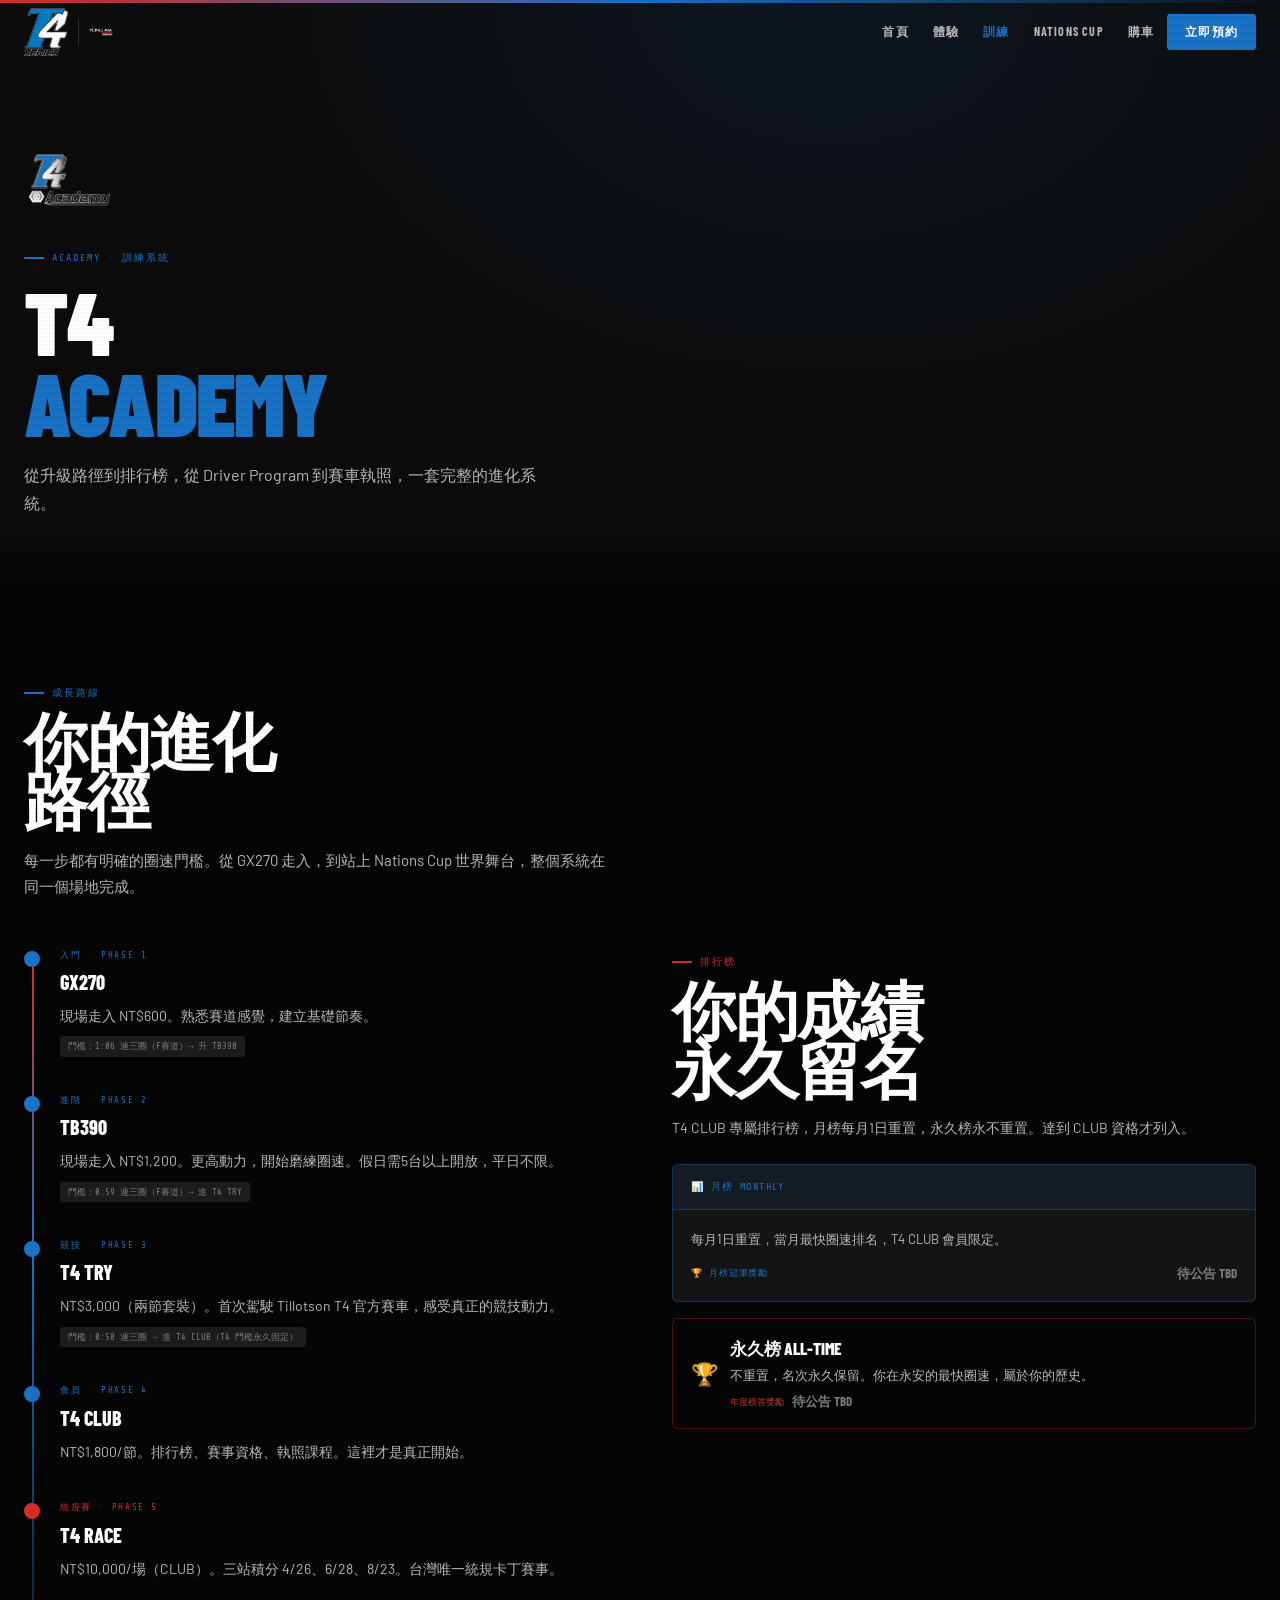
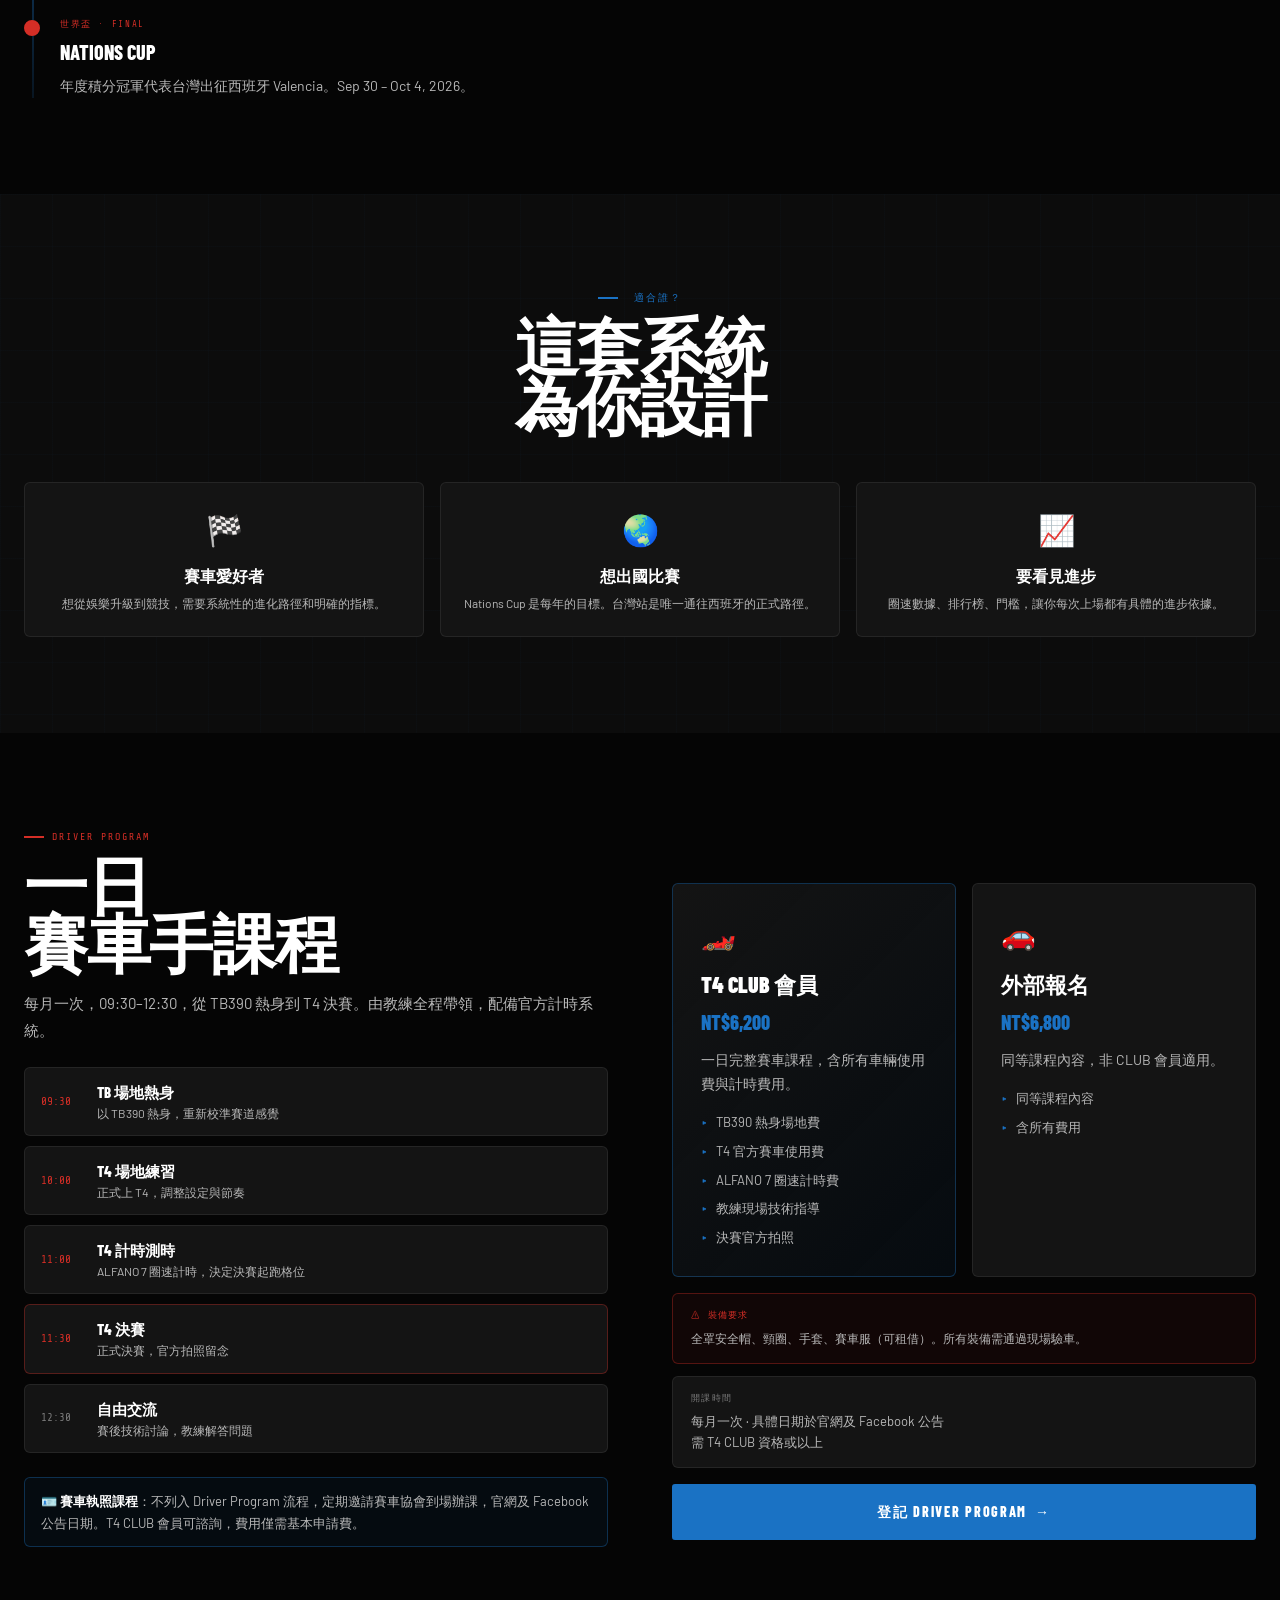
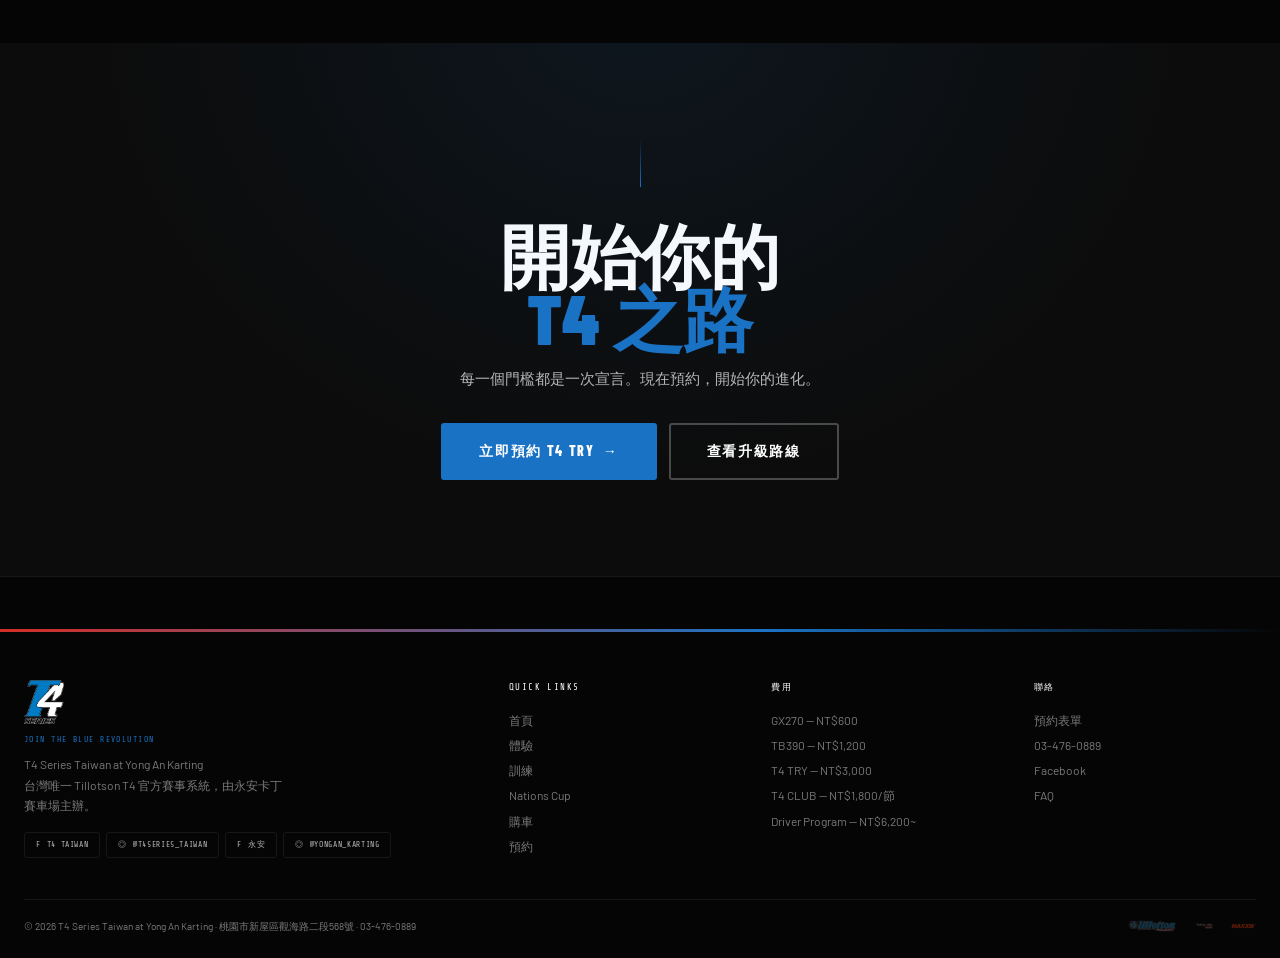
==== commit e5a88a23: "Add files via upload" ====
--- a/academy.html
+++ b/academy.html
@@ -4,294 +4,223 @@
 <meta charset="UTF-8"/>
 <meta name="viewport" content="width=device-width,initial-scale=1.0"/>
 <title>訓練 Academy | T4 Series Taiwan at Yong An Karting</title>
-<meta name="description" content="T4 CLUB 月榜+永久榜排行，Driver Program 一日課程 NT$6,200（CLUB）/ NT$6,800（外部）。9:30–12:30，TB場地→T4測時→決賽→協助申請證照。"/>
+<meta name="description" content="T4 CLUB 月榜+永久榜排行，Driver Program 一日課程 NT$6,200起。從體驗到賽事，系統訓練。"/>
+<meta property="og:title" content="訓練 Academy | T4 Series Taiwan at Yong An Karting"/>
+<meta property="og:image" content="https://willysullen.github.io/T4Series-Taiwan/og-image.jpg"/>
+<meta property="og:url" content="https://willysullen.github.io/T4Series-Taiwan/academy.html"/>
+<meta property="og:type" content="website"/>
+<meta name="twitter:card" content="summary_large_image"/>
+<meta name="twitter:image" content="https://willysullen.github.io/T4Series-Taiwan/og-image.jpg"/>
 <link rel="stylesheet" href="style.css"/>
-<style>html,body{overflow-x:hidden;max-width:100vw;}</style>
-  <meta property="og:title" content="訓練 Academy | T4 Series Taiwan"/>
-  <meta property="og:description" content="T4 CLUB 月榜+永久榜排行，Driver Program 一日課程 NT$6,200起。從體驗到賽事，系統訓練。"/>
-  <meta property="og:image" content="https://willysullen.github.io/T4Series-Taiwan/og-image.jpg"/>
-  <meta property="og:image:width" content="1280"/>
-  <meta property="og:image:height" content="640"/>
-  <meta property="og:url" content="https://willysullen.github.io/T4Series-Taiwan/academy.html"/>
-  <meta property="og:type" content="website"/>
-  <meta name="twitter:card" content="summary_large_image"/>
-  <meta name="twitter:title" content="訓練 Academy | T4 Series Taiwan"/>
-  <meta name="twitter:description" content="T4 CLUB 月榜+永久榜排行，Driver Program 一日課程 NT$6,200起。從體驗到賽事，系統訓練。"/>
-  <meta name="twitter:image" content="https://willysullen.github.io/T4Series-Taiwan/og-image.jpg"/>
 </head>
 <body>
 <nav class="navbar" id="navbar">
   <div class="container nav-inner">
     <a href="index.html" class="nav-logo">
-      <img src="t4-logo.png" alt="T4 Series" style="height:60px"/>
+      <img src="t4-logo.png" alt="T4 Series"/>
       <div class="nav-logo-sep"></div>
       <div class="nav-logo-host"><img src="yongan_logo_inverted_keep_red.png" alt="Yong An"/></div>
     </a>
-    <div class="nav-links"><a href="index.html">首頁</a><a href="experience.html">體驗</a><a href="academy.html"  class="active">訓練</a><a href="nationscup.html">Nations Cup</a><a href="ownership.html">購車</a><a href="contact.html" class="nav-cta">立即預約</a></div>
-    <button class="nav-hamburger" aria-label="選單"><span></span><span></span><span></span></button>
+    <div class="nav-links">
+      <a href="index.html">首頁</a>
+      <a href="experience.html">體驗</a>
+      <a href="academy.html">訓練</a>
+      <a href="nationscup.html">Nations Cup</a>
+      <a href="ownership.html">購車</a>
+      <a href="contact.html" class="nav-cta">立即預約</a>
+    </div>
+    <button class="nav-hamburger" id="hamburger" aria-label="選單"><span></span><span></span><span></span></button>
   </div>
 </nav>
-<nav class="nav-mobile">
+<nav class="nav-mobile" id="nav-mobile">
   <a href="index.html">首頁 Home</a>
   <a href="experience.html">體驗 Experience</a>
   <a href="academy.html">訓練 Academy</a>
-  <a href="nationscup.html">Nations Cup 🌏</a><a href="ownership.html">購車 Ownership</a>
-  <a href="contact.html">立即預約 →</a>
+  <a href="nationscup.html">Nations Cup 🌏</a>
+  <a href="ownership.html">購車 Ownership</a>
+  <a href="contact.html" style="color:var(--blue)">立即預約 →</a>
   <div class="nav-mobile-partner">
     <img src="tillotson-logo.png" alt="Tillotson"/>
     <img src="yongan_logo_inverted_keep_red.png" alt="Yong An"/>
   </div>
 </nav>
-<section class="page-hero tech-bg">
+
+<section class="page-hero">
   <div class="page-hero-bg"></div>
   <div class="container">
-    <div style="margin-bottom:24px;display:flex;align-items:center;gap:20px">
-      <img src="t4-academy-logo.png" alt="T4 Academy" style="height:110px;width:auto"/>
-      <div>
-        <div class="page-hero-label" style="margin-bottom:8px">Academy · 訓練系統</div>
-        <div style="font-family:var(--font-mono);font-size:10px;letter-spacing:.15em;color:var(--grey)">POWERED BY YONG AN KARTING</div>
-      </div>
-    </div>
-    <h1>系統<br><span class="text-blue">訓練</span></h1>
-    <p>T4 CLUB 月榜 + 永久榜，Driver Program 一日課程，從數據到賽事策略，每一步都有方向。</p>
+    <div style="margin-bottom:20px"><img src="t4-academy-logo.png" alt="T4 Academy" style="height:90px;width:auto"/></div>
+    <div class="page-hero-label">Academy · 訓練系統</div>
+    <h1>T4<br><span class="text-blue">Academy</span></h1>
+    <p>從升級路徑到排行榜，從 Driver Program 到賽車執照，一套完整的進化系統。</p>
   </div>
 </section>
 
 <!-- GROWTH MAP -->
 <section class="section" style="background:var(--black)">
   <div class="container">
-    <div class="reveal">
-      <div class="section-label">完整成長地圖 · Full Pathway</div>
-      <h2 class="section-title">從 NT$600<br>到世界盃</h2>
-      <p class="section-subtitle" style="margin-bottom:52px">每個階段都有清晰門檻。下面是完整路線，包含費用與條件。</p>
-    </div>
-    <div class="timeline">
-      <div class="tl-step reveal">
-        <div class="tl-dot filled"></div>
-        <div class="tl-phase">Phase 01 · 現場走入 · 無需預約</div>
-        <div class="tl-title">GX270 入門體驗 — NT$600</div>
-        <div class="tl-desc">永安入門營業車，直接到場，只收現金，下雨不開放。目標：達到 1:06 連續三圈，申請升級 TB390。</div>
-        <span class="tl-note">門檻：1:06 連三圈 → 升 TB390（F賽道，其他月份依現場公告）</span>
-      </div>
-      <div class="tl-step reveal">
-        <div class="tl-dot filled"></div>
-        <div class="tl-phase">Phase 02 · 現場走入 · 無需預約</div>
-        <div class="tl-title">TB390 進階體驗 — NT$1,200</div>
-        <div class="tl-desc">更高動力進階車，現場走入，無需預約。目標：達到 0:59 連續三圈，取得 T4 TRY 資格。</div>
-        <span class="tl-note">門檻：0:59 連三圈 → 進 T4 TRY（F賽道，其他月份依現場公告）</span>
-      </div>
-      <div class="tl-step reveal">
-        <div class="tl-dot filled"></div>
-        <div class="tl-phase">Phase 03 · 需預約 · 必購兩節</div>
-        <div class="tl-title">T4 TRY — NT$3,000（兩節套裝）</div>
-        <div class="tl-desc">首次駕駛 Tillotson T4 官方賽車，必須一次購買兩節（不可拆分）。目標：0:50 連續三圈進入 T4 CLUB。兩節後若未達門檻，後續每節 NT$2,000 繼續練習。</div>
-        <span class="tl-note">門檻：0:50 連三圈 → 升 T4 CLUB · NT$1,800/節（F賽道，其他月份依現場公告）</span>
-      </div>
-      <div class="tl-step reveal">
-        <div class="tl-dot filled"></div>
-        <div class="tl-phase">Phase 04 · T4 CLUB 訓練</div>
-        <div class="tl-title">T4 CLUB — NT$1,800/節</div>
-        <div class="tl-desc">成為 T4 CLUB 會員，享有月榜 + 永久榜圈速排行競爭，取得 T4 RACE 賽事報名資格，以及 Driver Program 優惠費用。持續精進圈速，衝刺排行榜頂端。</div>
-        <span class="tl-note">月榜 + 永久榜 · Driver Program NT$6,200（CLUB）</span>
-      </div>
-      <div class="tl-step reveal">
-        <div class="tl-dot filled"></div>
-        <div class="tl-phase">Phase 05 · T4 RACE 統規賽</div>
-        <div class="tl-title">T4 Series Taiwan — NT$10,000/場（CLUB）</div>
-        <div class="tl-desc">參加台灣 T4 Series 統規賽三站（4/26、6/28、8/23）。賽前需通過裝備驗車（Technical Inspection），確保車輛符合統規規格。三站積分累計，爭取世界盃代表資格。外部車手 NT$12,000/場。</div>
-        <span class="tl-note">⚠ 正式賽事依主辦單位資格規定 · 需通過裝備驗車</span>
-      </div>
-      <div class="tl-step reveal">
-        <div class="tl-dot red filled"></div>
-        <div class="tl-phase red">Phase 06 · 終極目標 · 代表台灣</div>
-        <div class="tl-title">T4 Nations Cup 2026 — Valencia, Spain 🇪🇸</div>
-        <div style="margin:8px 0 10px"><img src="t4-nationscup-logo.png" alt="T4 Nations Cup" style="height:40px;width:auto;opacity:.9"/></div>
-        <div class="tl-desc">台灣站積分優勝代表台灣出征西班牙 T4 Nations Cup（9/30–10/4），與37個國家車手同場競技。台灣年度總積分冠軍獲得 Tillotson 原廠 Voucher，代表台灣出征西班牙。出發前需通過裝備驗車，永安協助備賽行前準備。</div>
-        <span class="tl-note" style="background:rgba(212,46,38,.1);border:1px solid var(--border-red);color:var(--ya-red)">年度總積分冠軍出征 · Tillotson Voucher · 37+ Nations</span>
-      </div>
-    </div>
-  </div>
-</section>
-
-<!-- DRIVER PROGRAM -->
-<section class="section tech-bg" style="background:var(--dark)">
-  <div class="container">
-    <div class="reveal">
-      <div style="display:flex;align-items:center;gap:16px;margin-bottom:16px">
-        <img src="t4-academy-logo.png" alt="T4 Academy" style="height:72px;width:auto"/>
-        <div class="section-label" style="margin:0">Driver Program · 一日賽車手課程</div>
-      </div>
-      <h2 class="section-title">一天濃縮<br>完整賽事體驗</h2>
-      <p class="section-subtitle" style="margin-bottom:52px">時間：09:30 – 12:30。從 TB 場地熱身到 T4 正式測時，最後決賽並拍照留念，還可協助申請賽車執照。</p>
-    </div>
-    <div style="display:grid;grid-template-columns:1fr 1.4fr;gap:40px;align-items:start" class="reveal">
-      <!-- Schedule -->
-      <div>
-        <div style="background:var(--dark-2);border:1px solid var(--border-blue);border-radius:6px;overflow:hidden">
-          <div style="background:rgba(26,114,196,.1);padding:14px 20px;border-bottom:1px solid var(--border-blue)">
-            <div style="font-family:var(--font-mono);font-size:10px;letter-spacing:.2em;text-transform:uppercase;color:var(--t4-blue)">課程流程 · 09:30 – 12:30</div>
-          </div>
-          <div style="padding:0">
-            <div style="display:flex;align-items:center;gap:14px;padding:14px 20px;border-bottom:1px solid var(--border)">
-              <div style="font-family:var(--font-mono);font-size:11px;color:var(--t4-blue);width:44px;flex-shrink:0">09:30</div>
-              <div>
-                <div style="font-family:var(--font-display);font-size:16px;font-weight:800;text-transform:uppercase">TB 場地熱身</div>
-                <div style="font-size:12px;color:var(--grey-light);margin-top:2px">以 TB390 熱身，重新校準賽道感覺</div>
-              </div>
-            </div><div style="display:flex;align-items:center;gap:14px;padding:14px 20px;border-bottom:1px solid var(--border)">
-              <div style="font-family:var(--font-mono);font-size:11px;color:var(--t4-blue);width:44px;flex-shrink:0">10:00</div>
-              <div>
-                <div style="font-family:var(--font-display);font-size:16px;font-weight:800;text-transform:uppercase">T4 場地練習</div>
-                <div style="font-size:12px;color:var(--grey-light);margin-top:2px">正式上 T4，調整設定與節奏</div>
-              </div>
-            </div><div style="display:flex;align-items:center;gap:14px;padding:14px 20px;border-bottom:1px solid var(--border)">
-              <div style="font-family:var(--font-mono);font-size:11px;color:var(--t4-blue);width:44px;flex-shrink:0">10:45</div>
-              <div>
-                <div style="font-family:var(--font-display);font-size:16px;font-weight:800;text-transform:uppercase">T4 測時賽</div>
-                <div style="font-size:12px;color:var(--grey-light);margin-top:2px">計時跑圈，決定決賽起跑格位</div>
-              </div>
-            </div><div style="display:flex;align-items:center;gap:14px;padding:14px 20px;border-bottom:1px solid var(--border)">
-              <div style="font-family:var(--font-mono);font-size:11px;color:var(--t4-blue);width:44px;flex-shrink:0">11:30</div>
-              <div>
-                <div style="font-family:var(--font-display);font-size:16px;font-weight:800;text-transform:uppercase">T4 決賽</div>
-                <div style="font-size:12px;color:var(--grey-light);margin-top:2px">正式決賽，全力衝刺</div>
-              </div>
-            </div><div style="display:flex;align-items:center;gap:14px;padding:14px 20px;border-bottom:1px solid var(--border)">
-              <div style="font-family:var(--font-mono);font-size:11px;color:var(--t4-blue);width:44px;flex-shrink:0">12:00</div>
-              <div>
-                <div style="font-family:var(--font-display);font-size:16px;font-weight:800;text-transform:uppercase">拍照留念</div>
-                <div style="font-size:12px;color:var(--grey-light);margin-top:2px">官方照片，記錄你的賽車里程碑</div>
-              </div>
-            </div><div style="display:flex;align-items:center;gap:14px;padding:14px 20px;border-bottom:1px solid var(--border)">
-              <div style="font-family:var(--font-mono);font-size:11px;color:var(--t4-blue);width:44px;flex-shrink:0">12:30</div>
-              <div>
-                <div style="font-family:var(--font-display);font-size:16px;font-weight:800;text-transform:uppercase">證照申請協助</div>
-                <div style="font-size:12px;color:var(--grey-light);margin-top:2px">課程綜合說明與問題諮詢</div>
+    <div class="about-grid">
+      <div class="reveal-left">
+        <div class="section-label">成長路線</div>
+        <h2 class="section-title">你的進化<br>路徑</h2>
+        <p style="font-size:15px;color:var(--grey-lt);line-height:1.75;margin-bottom:32px">每一步都有明確的圈速門檻。從 GX270 走入，到站上 Nations Cup 世界舞台，整個系統在同一個場地完成。</p>
+        <div class="timeline">
+          <div class="tl-step">
+            <div class="tl-dot filled"></div>
+            <div class="tl-phase">入門 · Phase 1</div>
+            <div class="tl-title">GX270</div>
+            <div class="tl-desc">現場走入 NT$600。熟悉賽道感覺，建立基礎節奏。</div>
+            <span class="tl-note">門檻：1:06 連三圈（F賽道）→ 升 TB390</span>
+          </div>
+          <div class="tl-step">
+            <div class="tl-dot filled"></div>
+            <div class="tl-phase">進階 · Phase 2</div>
+            <div class="tl-title">TB390</div>
+            <div class="tl-desc">現場走入 NT$1,200。更高動力，開始磨練圈速。假日需5台以上開放，平日不限。</div>
+            <span class="tl-note">門檻：0:59 連三圈（F賽道）→ 進 T4 TRY</span>
+          </div>
+          <div class="tl-step">
+            <div class="tl-dot filled" style="border-color:var(--blue);background:var(--blue)"></div>
+            <div class="tl-phase" style="color:var(--blue)">競技 · Phase 3</div>
+            <div class="tl-title">T4 TRY</div>
+            <div class="tl-desc">NT$3,000（兩節套裝）。首次駕駛 Tillotson T4 官方賽車，感受真正的競技動力。</div>
+            <span class="tl-note">門檻：0:50 連三圈 → 進 T4 CLUB（T4 門檻永久固定）</span>
+          </div>
+          <div class="tl-step">
+            <div class="tl-dot filled" style="border-color:var(--blue);background:var(--blue)"></div>
+            <div class="tl-phase" style="color:var(--blue)">會員 · Phase 4</div>
+            <div class="tl-title">T4 CLUB</div>
+            <div class="tl-desc">NT$1,800/節。排行榜、賽事資格、執照課程。這裡才是真正開始。</div>
+          </div>
+          <div class="tl-step">
+            <div class="tl-dot filled red"></div>
+            <div class="tl-phase red">統規賽 · Phase 5</div>
+            <div class="tl-title">T4 RACE</div>
+            <div class="tl-desc">NT$10,000/場（CLUB）。三站積分 4/26、6/28、8/23。台灣唯一統規卡丁賽事。</div>
+          </div>
+          <div class="tl-step">
+            <div class="tl-dot red filled"></div>
+            <div class="tl-phase red">世界盃 · Final</div>
+            <div class="tl-title">Nations Cup</div>
+            <div class="tl-desc">年度積分冠軍代表台灣出征西班牙 Valencia。Sep 30 – Oct 4, 2026。</div>
+          </div>
+        </div>
+      </div>
+      <div class="reveal-right">
+        <div class="section-label red">排行榜</div>
+        <h2 class="section-title">你的成績<br>永久留名</h2>
+        <p style="font-size:14px;color:var(--grey-lt);line-height:1.75;margin-bottom:24px">T4 CLUB 專屬排行榜，月榜每月1日重置，永久榜永不重置。達到 CLUB 資格才列入。</p>
+        <div style="background:var(--dark-2);border:1px solid var(--bdr-b);border-radius:6px;overflow:hidden;margin-bottom:16px">
+          <div style="padding:14px 18px;background:rgba(26,114,196,.08);border-bottom:1px solid var(--bdr-b);font-family:var(--fm);font-size:10px;letter-spacing:.14em;text-transform:uppercase;color:var(--blue)">📊 月榜 Monthly</div>
+          <div style="padding:18px">
+            <div style="font-size:13px;color:var(--grey-lt);line-height:1.7;margin-bottom:12px">每月1日重置，當月最快圈速排名，T4 CLUB 會員限定。</div>
+            <div style="display:flex;align-items:center;justify-content:space-between">
+              <span style="font-family:var(--fm);font-size:9px;letter-spacing:.1em;text-transform:uppercase;color:var(--blue)">🏆 月榜冠軍獎勵</span>
+              <span style="font-family:var(--fd);font-size:13px;font-weight:700;color:var(--grey)">待公告 TBD</span>
+            </div>
+          </div>
+        </div>
+        <div style="padding:16px 18px;border:1px solid var(--bdr-r);border-radius:6px">
+          <div style="display:flex;align-items:center;gap:12px">
+            <div style="font-size:22px">🏆</div>
+            <div>
+              <div style="font-family:var(--fd);font-size:17px;font-weight:800;text-transform:uppercase">永久榜 All-Time</div>
+              <div style="font-size:13px;color:var(--grey-lt);margin-top:2px">不重置，名次永久保留。你在永安的最快圈速，屬於你的歷史。</div>
+              <div style="margin-top:6px;display:flex;align-items:center;gap:8px">
+                <span style="font-family:var(--fm);font-size:9px;color:var(--red)">年度榜首獎勵</span>
+                <span style="font-family:var(--fd);font-size:13px;font-weight:700;color:var(--grey)">待公告 TBD</span>
               </div>
             </div>
           </div>
         </div>
       </div>
-      <!-- Pricing + details -->
-      <div>
-        <div style="display:grid;grid-template-columns:1fr 1fr;gap:14px;margin-bottom:18px">
-          <div style="background:linear-gradient(135deg,rgba(26,114,196,.12),var(--dark-2));border:2px solid var(--t4-blue);border-radius:6px;padding:24px;text-align:center">
-            <div style="font-family:var(--font-mono);font-size:9px;letter-spacing:.2em;text-transform:uppercase;color:var(--t4-blue);margin-bottom:8px">T4 CLUB 會員</div>
-            <div style="font-family:var(--font-display);font-size:48px;font-weight:900;line-height:1;color:var(--t4-blue)">6,200</div>
-            <div style="font-family:var(--font-mono);font-size:10px;color:var(--grey);margin-top:4px">NT$ / 一日課程</div>
-          </div>
-          <div style="background:var(--dark-2);border:1px solid var(--border);border-radius:6px;padding:24px;text-align:center">
-            <div style="font-family:var(--font-mono);font-size:9px;letter-spacing:.2em;text-transform:uppercase;color:var(--grey);margin-bottom:8px">外部車手</div>
-            <div style="font-family:var(--font-display);font-size:48px;font-weight:900;line-height:1;color:var(--off-white)">6,800</div>
-            <div style="font-family:var(--font-mono);font-size:10px;color:var(--grey);margin-top:4px">NT$ / 一日課程</div>
-          </div>
-        </div>
-        <div style="background:var(--dark-2);border:1px solid var(--border);border-radius:6px;padding:22px;margin-bottom:14px">
-          <div style="font-family:var(--font-display);font-size:16px;font-weight:800;text-transform:uppercase;margin-bottom:12px">課程包含</div>
-          <div style="display:flex;flex-direction:column;gap:9px">
-            <div style="display:flex;align-items:flex-start;gap:8px;font-size:13px;color:var(--grey-light)"><span style="color:var(--t4-blue);flex-shrink:0">✓</span>TB390 熱身場地費用</div><div style="display:flex;align-items:flex-start;gap:8px;font-size:13px;color:var(--grey-light)"><span style="color:var(--t4-blue);flex-shrink:0">✓</span>T4 官方賽車使用費</div><div style="display:flex;align-items:flex-start;gap:8px;font-size:13px;color:var(--grey-light)"><span style="color:var(--t4-blue);flex-shrink:0">✓</span>ALFANO 7 圈速數據記錄與回饋</div><div style="display:flex;align-items:flex-start;gap:8px;font-size:13px;color:var(--grey-light)"><span style="color:var(--t4-blue);flex-shrink:0">✓</span>教練現場技術指導</div><div style="display:flex;align-items:flex-start;gap:8px;font-size:13px;color:var(--grey-light)"><span style="color:var(--t4-blue);flex-shrink:0">✓</span>決賽官方拍照</div><div style="display:flex;align-items:flex-start;gap:8px;font-size:13px;color:var(--grey-light)"><span style="color:var(--t4-blue);flex-shrink:0">✓</span>賽車執照申請協助（協助流程，非保證核發）</div>
-          </div>
-        </div>
-        <div style="padding:14px 18px;background:rgba(26,114,196,.06);border:1px solid var(--border-blue);border-radius:6px;margin-bottom:14px;font-size:13px;color:var(--grey-light);line-height:1.7">
-          🪪 <strong style="color:var(--white)">賽車執照課程</strong>：不列入 Driver Program 流程，由我們定期邀請賽車協會到場開課，官網及 Facebook 公告日期。T4 CLUB 會員可諮詢，費用僅需基本申請費。
-        </div>
-        <div style="padding:14px 18px;background:rgba(212,46,38,.06);border:1px solid var(--border-red);border-radius:4px;font-size:13px;color:var(--grey-light);line-height:1.65">
-          ⚠ <strong style="color:var(--white)">裝備要求：</strong>參加 Driver Program 需配備賽用安全帽（全罩）、頸圈、手套、賽車衣。若前往 Nations Cup，所有裝備需符合 CIK-FIA 規格並通過驗車。
-        </div>
-        <div style="margin-top:18px">
-          <a href="https://forms.gle/rHUpG8XHZ5UAVDtY7" target="_blank" rel="noopener" class="btn btn-primary btn-arrow" style="width:100%;justify-content:center">預約 Driver Program</a>
-        </div>
-      </div>
-    </div>
-  </div>
-</section>
-
-<!-- T4 CLUB LEADERBOARD -->
+    </div>
+  </div>
+</section>
+
+<!-- WHO -->
+<section class="section tech-bg" style="background:var(--dark)">
+  <div class="container">
+    <div class="reveal" style="text-align:center;margin-bottom:40px">
+      <div class="section-label" style="justify-content:center"><span></span>適合誰？</div>
+      <h2 class="section-title">這套系統<br>為你設計</h2>
+    </div>
+    <div class="who-grid reveal">
+      <div class="who-card"><div class="who-icon">🏁</div><div class="who-title">賽車愛好者</div><div class="who-text">想從娛樂升級到競技，需要系統性的進化路徑和明確的指標。</div></div>
+      <div class="who-card"><div class="who-icon">🌏</div><div class="who-title">想出國比賽</div><div class="who-text">Nations Cup 是每年的目標。台灣站是唯一通往西班牙的正式路徑。</div></div>
+      <div class="who-card"><div class="who-icon">📈</div><div class="who-title">要看見進步</div><div class="who-text">圈速數據、排行榜、門檻，讓你每次上場都有具體的進步依據。</div></div>
+    </div>
+  </div>
+</section>
+
+<!-- DRIVER PROGRAM -->
 <section class="section" style="background:var(--black)">
   <div class="container">
-    <div style="display:grid;grid-template-columns:1fr 1fr;gap:48px;align-items:start">
+    <div class="about-grid">
       <div class="reveal-left">
-        <div class="section-label">T4 CLUB 排行榜</div>
-        <h2 class="section-title">你的名字<br>會在這裡</h2>
-        <p style="font-size:16px;color:var(--grey-light);line-height:1.75;margin-bottom:24px">T4 CLUB 會員每次訓練的圈速都會被記錄，同時計入月榜與永久榜。月榜每月重置，但永久榜的名次不會消失——那是你在這裡留下的痕跡。</p>
-        <div style="display:flex;flex-direction:column;gap:12px">
-          <div style="padding:16px 18px;background:var(--dark-2);border:1px solid var(--border-blue);border-radius:6px;display:flex;align-items:center;gap:14px">
-            <div style="font-size:24px">📅</div>
-            <div>
-              <div style="font-family:var(--font-display);font-size:18px;font-weight:800;text-transform:uppercase">月榜 Monthly</div>
-              <div style="font-size:13px;color:var(--grey-light);margin-top:2px">每月1日重置，激烈廝殺爭奪當月最快圈速。月榜第一獲得特別認定。</div>
-            </div>
-          </div>
-          <div style="padding:16px 18px;background:var(--dark-2);border:1px solid var(--border-red);border-radius:6px;display:flex;align-items:center;gap:14px">
-            <div style="font-size:24px">🏆</div>
-            <div>
-              <div style="font-family:var(--font-display);font-size:18px;font-weight:800;text-transform:uppercase">永久榜 All-Time</div>
-              <div style="font-size:13px;color:var(--grey-light);margin-top:2px">不重置，名次永久保留。在永安的最快圈速紀錄，屬於你的歷史。</div>
-            </div>
-          </div>
-        </div>
-      </div>
-      <!-- Mock leaderboard -->
+        <div class="section-label red">Driver Program</div>
+        <h2 class="section-title">一日<br>賽車手課程</h2>
+        <p style="font-size:15px;color:var(--grey-lt);line-height:1.75;margin-bottom:24px">每月一次，09:30–12:30，從 TB390 熱身到 T4 決賽。由教練全程帶領，配備官方計時系統。</p>
+        <div style="display:flex;flex-direction:column;gap:10px;margin-bottom:24px">
+          <div style="display:flex;align-items:center;gap:12px;padding:12px 16px;background:var(--dark-2);border:1px solid var(--bdr);border-radius:6px">
+            <div style="font-family:var(--fm);font-size:11px;color:var(--red);width:44px;flex-shrink:0">09:30</div>
+            <div><div style="font-family:var(--fd);font-size:15px;font-weight:800;text-transform:uppercase">TB 場地熱身</div><div style="font-size:12px;color:var(--grey-lt)">以 TB390 熱身，重新校準賽道感覺</div></div>
+          </div>
+          <div style="display:flex;align-items:center;gap:12px;padding:12px 16px;background:var(--dark-2);border:1px solid var(--bdr);border-radius:6px">
+            <div style="font-family:var(--fm);font-size:11px;color:var(--red);width:44px;flex-shrink:0">10:00</div>
+            <div><div style="font-family:var(--fd);font-size:15px;font-weight:800;text-transform:uppercase">T4 場地練習</div><div style="font-size:12px;color:var(--grey-lt)">正式上 T4，調整設定與節奏</div></div>
+          </div>
+          <div style="display:flex;align-items:center;gap:12px;padding:12px 16px;background:var(--dark-2);border:1px solid var(--bdr);border-radius:6px">
+            <div style="font-family:var(--fm);font-size:11px;color:var(--red);width:44px;flex-shrink:0">11:00</div>
+            <div><div style="font-family:var(--fd);font-size:15px;font-weight:800;text-transform:uppercase">T4 計時測時</div><div style="font-size:12px;color:var(--grey-lt)">ALFANO 7 圈速計時，決定決賽起跑格位</div></div>
+          </div>
+          <div style="display:flex;align-items:center;gap:12px;padding:12px 16px;background:var(--dark-2);border:1px solid var(--bdr-r);border-radius:6px">
+            <div style="font-family:var(--fm);font-size:11px;color:var(--red);width:44px;flex-shrink:0">11:30</div>
+            <div><div style="font-family:var(--fd);font-size:15px;font-weight:800;text-transform:uppercase">T4 決賽</div><div style="font-size:12px;color:var(--grey-lt)">正式決賽，官方拍照留念</div></div>
+          </div>
+          <div style="display:flex;align-items:center;gap:12px;padding:12px 16px;background:var(--dark-2);border:1px solid var(--bdr);border-radius:6px">
+            <div style="font-family:var(--fm);font-size:11px;color:var(--grey);width:44px;flex-shrink:0">12:30</div>
+            <div><div style="font-family:var(--fd);font-size:15px;font-weight:800;text-transform:uppercase">自由交流</div><div style="font-size:12px;color:var(--grey-lt)">賽後技術討論，教練解答問題</div></div>
+          </div>
+        </div>
+        <div style="padding:12px 16px;background:rgba(26,114,196,.06);border:1px solid var(--bdr-b);border-radius:6px;font-size:13px;color:var(--grey-lt);line-height:1.7">
+          🪪 <strong style="color:var(--white)">賽車執照課程</strong>：不列入 Driver Program 流程，定期邀請賽車協會到場辦課，官網及 Facebook 公告日期。T4 CLUB 會員可諮詢，費用僅需基本申請費。
+        </div>
+      </div>
       <div class="reveal-right">
-        <div style="background:var(--dark-2);border:1px solid var(--border);border-radius:6px;overflow:hidden">
-          <div style="display:flex;border-bottom:1px solid var(--border)">
-            <div id="lb-tab-month" style="flex:1;text-align:center;padding:12px;font-family:var(--font-mono);font-size:10px;letter-spacing:.15em;text-transform:uppercase;color:var(--t4-blue);border-bottom:2px solid var(--t4-blue);cursor:pointer">月榜</div>
-            <div id="lb-tab-alltime" style="flex:1;text-align:center;padding:12px;font-family:var(--font-mono);font-size:10px;letter-spacing:.15em;text-transform:uppercase;color:var(--grey);cursor:pointer;border-bottom:2px solid transparent">永久榜</div>
-          </div>
-          <div id="lb-month">
-            <div style="display:flex;align-items:center;gap:12px;padding:13px 18px;border-bottom:1px solid var(--border);background:rgba(26,114,196,.07);border-left:3px solid var(--t4-blue)">
-              <div style="font-family:var(--font-display);font-size:22px;font-weight:900;width:28px;color:var(--ya-red)">1</div>
-              <div style="flex:1">
-                <div style="font-family:var(--font-display);font-size:16px;font-weight:700">你的名字可以在這裡</div>
-                <div style="font-family:var(--font-mono);font-size:10px;color:var(--grey)">本月最快</div>
-              </div>
-              <div style="font-family:var(--font-mono);font-size:18px;font-weight:700;color:var(--t4-blue)">0:48.3</div>
-            </div><div style="display:flex;align-items:center;gap:12px;padding:13px 18px;border-bottom:1px solid var(--border);">
-              <div style="font-family:var(--font-display);font-size:22px;font-weight:900;width:28px;color:var(--grey)">2</div>
-              <div style="flex:1">
-                <div style="font-family:var(--font-display);font-size:16px;font-weight:700">TW Driver #2</div>
-                <div style="font-family:var(--font-mono);font-size:10px;color:var(--grey)">22 sessions</div>
-              </div>
-              <div style="font-family:var(--font-mono);font-size:18px;font-weight:700;color:var(--t4-blue)">0:48.9</div>
-            </div><div style="display:flex;align-items:center;gap:12px;padding:13px 18px;border-bottom:1px solid var(--border);">
-              <div style="font-family:var(--font-display);font-size:22px;font-weight:900;width:28px;color:var(--grey)">3</div>
-              <div style="flex:1">
-                <div style="font-family:var(--font-display);font-size:16px;font-weight:700">TW Driver #3</div>
-                <div style="font-family:var(--font-mono);font-size:10px;color:var(--grey)">21 sessions</div>
-              </div>
-              <div style="font-family:var(--font-mono);font-size:18px;font-weight:700;color:var(--t4-blue)">0:49.1</div>
-            </div><div style="display:flex;align-items:center;gap:12px;padding:13px 18px;border-bottom:1px solid var(--border);">
-              <div style="font-family:var(--font-display);font-size:22px;font-weight:900;width:28px;color:var(--grey)">4</div>
-              <div style="flex:1">
-                <div style="font-family:var(--font-display);font-size:16px;font-weight:700">TW Driver #4</div>
-                <div style="font-family:var(--font-mono);font-size:10px;color:var(--grey)">20 sessions</div>
-              </div>
-              <div style="font-family:var(--font-mono);font-size:18px;font-weight:700;color:var(--grey-light)">0:49.4</div>
-            </div><div style="display:flex;align-items:center;gap:12px;padding:13px 18px;border-bottom:1px solid var(--border);">
-              <div style="font-family:var(--font-display);font-size:22px;font-weight:900;width:28px;color:var(--grey)">5</div>
-              <div style="flex:1">
-                <div style="font-family:var(--font-display);font-size:16px;font-weight:700">TW Driver #5</div>
-                <div style="font-family:var(--font-mono);font-size:10px;color:var(--grey)">19 sessions</div>
-              </div>
-              <div style="font-family:var(--font-mono);font-size:18px;font-weight:700;color:var(--grey-light)">0:49.8</div>
-            </div>
-            <div style="padding:12px 18px;font-family:var(--font-mono);font-size:10px;color:var(--grey);text-align:center">每月1日重置 · T4 CLUB 會員限定</div>
-          <div style="padding:12px 18px;border-top:1px solid var(--border);display:flex;align-items:center;justify-content:space-between">
-            <div style="font-family:var(--font-mono);font-size:9px;letter-spacing:.12em;text-transform:uppercase;color:var(--t4-blue)">🏆 月榜冠軍獎勵</div>
-            <div style="font-family:var(--font-display);font-size:14px;font-weight:700;color:var(--grey)">待公告 TBD</div>
-          </div>
-          </div>
-        </div>
-        <script>
-          document.getElementById('lb-tab-month').addEventListener('click',function(){
-            this.style.color='var(--t4-blue)';this.style.borderBottom='2px solid var(--t4-blue)';
-            document.getElementById('lb-tab-alltime').style.color='var(--grey)';document.getElementById('lb-tab-alltime').style.borderBottom='2px solid transparent';
-          });
-          document.getElementById('lb-tab-alltime').addEventListener('click',function(){
-            this.style.color='var(--ya-red)';this.style.borderBottom='2px solid var(--ya-red)';
-            document.getElementById('lb-tab-month').style.color='var(--grey)';document.getElementById('lb-tab-month').style.borderBottom='2px solid transparent';
-          });
-        </script>
+        <div class="program-cards">
+          <div class="program-card primary">
+            <div class="program-icon">🏎️</div>
+            <div class="program-title">T4 CLUB 會員</div>
+            <div class="program-price">NT$6,200</div>
+            <div class="program-desc">一日完整賽車課程，含所有車輛使用費與計時費用。</div>
+            <ul class="program-list">
+              <li>TB390 熱身場地費</li>
+              <li>T4 官方賽車使用費</li>
+              <li>ALFANO 7 圈速計時費</li>
+              <li>教練現場技術指導</li>
+              <li>決賽官方拍照</li>
+            </ul>
+          </div>
+          <div class="program-card">
+            <div class="program-icon">🚗</div>
+            <div class="program-title">外部報名</div>
+            <div class="program-price">NT$6,800</div>
+            <div class="program-desc">同等課程內容，非 CLUB 會員適用。</div>
+            <ul class="program-list">
+              <li>同等課程內容</li>
+              <li>含所有費用</li>
+            </ul>
+          </div>
+        </div>
+        <div style="margin-top:16px;padding:14px 18px;background:rgba(212,46,38,.06);border:1px solid var(--bdr-r);border-radius:6px">
+          <div style="font-family:var(--fm);font-size:9px;letter-spacing:.14em;text-transform:uppercase;color:var(--red);margin-bottom:6px">⚠ 裝備要求</div>
+          <div style="font-size:12px;color:var(--grey-lt);line-height:1.7">全罩安全帽、頸圈、手套、賽車服（可租借）。所有裝備需通過現場驗車。</div>
+        </div>
+        <div style="margin-top:12px;padding:14px 18px;background:var(--dark-2);border:1px solid var(--bdr);border-radius:6px">
+          <div style="font-family:var(--fm);font-size:9px;letter-spacing:.14em;text-transform:uppercase;color:var(--grey);margin-bottom:6px">開課時間</div>
+          <div style="font-size:13px;color:var(--grey-lt)">每月一次 · 具體日期於官網及 Facebook 公告<br>需 T4 CLUB 資格或以上</div>
+        </div>
+        <a href="https://forms.gle/rHUpG8XHZ5UAVDtY7" target="_blank" rel="noopener" class="btn btn-primary btn-lg btn-arrow" style="margin-top:16px;width:100%;justify-content:center">登記 Driver Program</a>
       </div>
     </div>
   </div>
@@ -301,11 +230,11 @@
   <div class="container">
     <div class="final-cta-top"></div>
     <div class="reveal">
-      <h2>準備好了嗎？<br><span class="text-blue">從 T4 TRY 開始</span></h2>
-      <p>預約你的第一次 T4 TRY（NT$3,000 兩節套裝），踏上屬於你的賽車旅程。</p>
+      <h2>開始你的<br><span class="text-blue">T4 之路</span></h2>
+      <p>每一個門檻都是一次宣言。現在預約，開始你的進化。</p>
       <div class="final-cta-btns">
-        <a href="https://forms.gle/rHUpG8XHZ5UAVDtY7" target="_blank" rel="noopener" class="btn btn-primary btn-lg btn-arrow">預約 T4 TRY</a>
-        <a href="ownership.html" class="btn btn-outline btn-lg">了解購車方案</a>
+        <a href="https://forms.gle/rHUpG8XHZ5UAVDtY7" target="_blank" rel="noopener" class="btn btn-primary btn-lg btn-arrow">立即預約 T4 TRY</a>
+        <a href="index.html#ladder" class="btn btn-outline btn-lg">查看升級路線</a>
       </div>
     </div>
   </div>
@@ -315,39 +244,42 @@
   <div class="container">
     <div class="footer-grid">
       <div class="footer-brand">
-        <img src="t4-logo.png" alt="T4 Series" style="height:60px"/>
+        <img src="t4-logo.png" alt="T4 Series"/>
         <div class="footer-slogan">JOIN THE BLUE REVOLUTION</div>
         <p>T4 Series Taiwan at Yong An Karting<br>台灣唯一 Tillotson T4 官方賽事系統，由永安卡丁賽車場主辦。</p>
         <div class="footer-socials">
-          <a href="https://www.facebook.com/Taoyuan.Yongan.Kart/" class="social-btn red" target="_blank"><span>f</span> 永安 FB</a>
-          <a href="https://www.instagram.com/yongan_karting/" class="social-btn" target="_blank"><span>◎</span> @yongan_karting</a>
+          <a href="https://www.facebook.com/profile.php?id=61577334663302" class="social-btn" target="_blank" rel="noopener"><span>f</span> T4 Taiwan</a>
+          <a href="https://www.instagram.com/t4series_taiwan/" class="social-btn" target="_blank" rel="noopener"><span>◎</span> @t4series_taiwan</a>
+          <a href="https://www.facebook.com/Taoyuan.Yongan.Kart/" class="social-btn red" target="_blank" rel="noopener"><span>f</span> 永安</a>
+          <a href="https://www.instagram.com/yongan_karting/" class="social-btn red" target="_blank" rel="noopener"><span>◎</span> @yongan_karting</a>
         </div>
       </div>
       <div class="footer-col">
         <div class="footer-col-title">Quick Links</div>
         <a href="index.html">首頁</a><a href="experience.html">體驗</a>
-        <a href="academy.html">訓練</a><a href="nationscup.html">Nations Cup</a><a href="nationscup.html">Nations Cup</a><a href="ownership.html">購車</a><a href="contact.html">預約</a>
+        <a href="academy.html">訓練</a><a href="nationscup.html">Nations Cup</a>
+        <a href="ownership.html">購車</a><a href="contact.html">預約</a>
       </div>
       <div class="footer-col">
-        <div class="footer-col-title">費用一覽</div>
+        <div class="footer-col-title">費用</div>
         <a href="index.html#pricing">GX270 — NT$600</a>
         <a href="index.html#pricing">TB390 — NT$1,200</a>
-        <a href="contact.html">T4 TRY — NT$3,000（兩節）</a>
+        <a href="contact.html">T4 TRY — NT$3,000</a>
         <a href="contact.html">T4 CLUB — NT$1,800/節</a>
         <a href="academy.html">Driver Program — NT$6,200~</a>
       </div>
       <div class="footer-col">
         <div class="footer-col-title">聯絡</div>
         <a href="contact.html">預約表單</a>
+        <a href="tel:034760889">03-476-0889</a>
         <a href="https://www.facebook.com/Taoyuan.Yongan.Kart/" target="_blank">Facebook</a>
-        <a href="https://www.instagram.com/yongan_karting/" target="_blank">Instagram</a>
         <a href="contact.html#faq">FAQ</a>
       </div>
     </div>
     <div class="footer-bottom">
       <div class="footer-copy">© 2026 T4 Series Taiwan at Yong An Karting · 桃園市新屋區觀海路二段568號 · 03-476-0889</div>
       <div class="footer-partner-logos">
-        <a href="https://tillotson.ie/t4-series/" target="_blank" rel="noopener" title="Tillotson T4 Series Official"><img src="tillotson-logo.png" alt="Tillotson"/></a>
+        <a href="https://tillotson.ie/t4-series/" target="_blank" rel="noopener"><img src="tillotson-logo.png" alt="Tillotson"/></a>
         <img src="yongan_logo_inverted_keep_red.png" alt="Yong An"/>
         <img src="maxxis-logo.png" alt="Maxxis"/>
       </div>
--- a/style.css
+++ b/style.css
@@ -1,735 +1,591 @@
-/* T4 SERIES TAIWAN @ YONG AN KARTING - style.css v2 */
-@import url('https://fonts.googleapis.com/css2?family=Barlow+Condensed:ital,wght@0,300;0,400;0,600;0,700;0,800;0,900;1,700&family=Barlow:wght@300;400;500;600;700&family=Share+Tech+Mono&display=swap');
-:root{
-  --black:#050505;--dark:#0c0c0c;--dark-2:#141414;--dark-3:#1c1c1c;--dark-4:#242424;
-  --t4-blue:#1a72c4;--t4-blue-light:#2d8fe0;--t4-blue-dark:#0e4f8d;
-  --ya-red:#d42e26;--ya-red-light:#e8473f;
-  --white:#ffffff;--off-white:#e4e4e4;--grey:#7a7a7a;--grey-light:#b8b8b8;
-  --border:rgba(255,255,255,.07);--border-blue:rgba(26,114,196,.35);--border-red:rgba(212,46,38,.35);
-  --font-display:'Barlow Condensed',sans-serif;
-  --font-body:'Barlow',sans-serif;
-  --font-mono:'Share Tech Mono',monospace;
-  --ease-out:cubic-bezier(.16,1,.3,1);
-  --t:.3s;--max-w:1300px;--nav-h:68px;
-}
-*,*::before,*::after{box-sizing:border-box;margin:0;padding:0;}
-html{scroll-behavior:smooth;}
-body{background:var(--black);color:var(--white);font-family:var(--font-body);line-height:1.6;overflow-x:hidden;-webkit-font-smoothing:antialiased;}
-img{max-width:100%;display:block;}
-a{color:inherit;text-decoration:none;}
-ul{list-style:none;}
-button{cursor:pointer;border:none;background:none;font-family:inherit;}
-/* Scanlines */
-body::before{content:'';position:fixed;inset:0;background:repeating-linear-gradient(0deg,transparent,transparent 2px,rgba(0,0,0,.025) 2px,rgba(0,0,0,.025) 4px);pointer-events:none;z-index:9998;}
-/* Tech grid on sections */
-.tech-bg{position:relative;overflow:hidden;}
-.tech-bg::after{content:'';position:absolute;inset:0;background-image:linear-gradient(rgba(26,114,196,.03) 1px,transparent 1px),linear-gradient(90deg,rgba(26,114,196,.03) 1px,transparent 1px);background-size:52px 52px;pointer-events:none;z-index:0;}
-.tech-bg>*{position:relative;z-index:1;}
-/* Utils */
-.container{max-width:var(--max-w);margin:0 auto;padding:0 24px;}
-.section{padding:100px 0;}.section-sm{padding:56px 0;}
-.text-blue{color:var(--t4-blue);}.text-red{color:var(--ya-red);}
-/* Reveal */
-.reveal{opacity:0;transform:translateY(28px);transition:opacity .7s var(--ease-out),transform .7s var(--ease-out);}
-.reveal.visible{opacity:1;transform:translateY(0);}
-.reveal-left{opacity:0;transform:translateX(-36px);transition:opacity .7s var(--ease-out),transform .7s var(--ease-out);}
-.reveal-left.visible{opacity:1;transform:translateX(0);}
-.reveal-right{opacity:0;transform:translateX(36px);transition:opacity .7s var(--ease-out),transform .7s var(--ease-out);}
-.reveal-right.visible{opacity:1;transform:translateX(0);}
-/* NAV */
-.navbar{position:fixed;top:0;left:0;right:0;height:var(--nav-h);z-index:1000;transition:background var(--t),box-shadow var(--t);}
-.navbar.scrolled{background:rgba(5,5,5,.94);backdrop-filter:blur(20px);-webkit-backdrop-filter:blur(20px);border-bottom:1px solid var(--border);}
-.nav-inner{display:flex;align-items:center;justify-content:space-between;height:var(--nav-h);gap:16px;}
-.nav-logo{display:flex;align-items:center;gap:10px;flex-shrink:0;}
-.nav-logo img{height:38px;width:auto;}
-.nav-logo-sep{width:1px;height:28px;background:rgba(255,255,255,.15);flex-shrink:0;}
-.nav-logo-host img{height:22px;width:auto;}
-.nav-links{display:flex;align-items:center;gap:4px;}
-.nav-links a{font-family:var(--font-display);font-size:13px;font-weight:700;letter-spacing:.12em;text-transform:uppercase;color:var(--grey-light);padding:8px 12px;border-radius:3px;transition:color var(--t);white-space:nowrap;}
-.nav-links a:hover{color:var(--white);}
-.nav-links a.active{color:var(--t4-blue);}
-.nav-cta{color:var(--white)!important;background:var(--t4-blue)!important;padding:9px 20px!important;border-radius:3px;border:2px solid var(--t4-blue)!important;transition:background var(--t)!important;}
-.nav-cta:hover{background:var(--t4-blue-light)!important;border-color:var(--t4-blue-light)!important;}
-.nav-hamburger{display:none;flex-direction:column;gap:5px;padding:8px;cursor:pointer;}
-.nav-hamburger span{display:block;width:22px;height:2px;background:var(--white);transition:var(--t);}
-.nav-hamburger.open span:nth-child(1){transform:rotate(45deg) translate(5px,5px);}
-.nav-hamburger.open span:nth-child(2){opacity:0;}
-.nav-hamburger.open span:nth-child(3){transform:rotate(-45deg) translate(5px,-5px);}
-.nav-mobile{display:none;position:fixed;top:var(--nav-h);left:0;right:0;background:rgba(5,5,5,.98);backdrop-filter:blur(24px);padding:24px;flex-direction:column;gap:4px;border-bottom:1px solid var(--border);z-index:999;}
-.nav-mobile.open{display:flex;}
-.nav-mobile a{font-family:var(--font-display);font-size:20px;font-weight:700;letter-spacing:.08em;text-transform:uppercase;color:var(--off-white);padding:14px 0;border-bottom:1px solid var(--border);transition:color var(--t);}
-.nav-mobile a:last-child{border-bottom:none;}
-.nav-mobile a:hover{color:var(--t4-blue);}
-.nav-mobile-partner{display:flex;align-items:center;gap:20px;padding-top:16px;margin-top:8px;border-top:1px solid var(--border);}
-.nav-mobile-partner img{height:24px;width:auto;filter:brightness(.6);}
-/* BUTTONS */
-.btn{display:inline-flex;align-items:center;gap:8px;font-family:var(--font-display);font-size:14px;font-weight:800;letter-spacing:.14em;text-transform:uppercase;padding:13px 30px;border-radius:3px;transition:all var(--t);white-space:nowrap;cursor:pointer;}
-.btn-primary{background:var(--t4-blue);color:var(--white);border:2px solid var(--t4-blue);}
-.btn-primary:hover{background:var(--t4-blue-light);border-color:var(--t4-blue-light);transform:translateY(-2px);box-shadow:0 8px 28px rgba(26,114,196,.4);}
-.btn-red{background:var(--ya-red);color:var(--white);border:2px solid var(--ya-red);}
-.btn-red:hover{background:var(--ya-red-light);border-color:var(--ya-red-light);transform:translateY(-2px);box-shadow:0 8px 28px rgba(212,46,38,.35);}
-.btn-outline{background:transparent;color:var(--white);border:2px solid rgba(255,255,255,.25);}
-.btn-outline:hover{border-color:var(--white);background:rgba(255,255,255,.05);transform:translateY(-2px);}
-.btn-lg{padding:17px 40px;font-size:15px;}
-.btn-sm{padding:9px 20px;font-size:12px;}
-.btn-arrow::after{content:'→';font-size:16px;transition:transform var(--t);}
-.btn-arrow:hover::after{transform:translateX(5px);}
-/* PAGE HERO */
-.page-hero{padding:150px 0 80px;background:var(--dark);position:relative;overflow:hidden;}
-.page-hero::before{content:'';position:absolute;top:0;left:0;right:0;height:3px;background:linear-gradient(90deg,var(--ya-red),var(--t4-blue),transparent);}
-.page-hero::after{content:'';position:absolute;bottom:-1px;left:0;right:0;height:80px;background:linear-gradient(to bottom,transparent,var(--black));pointer-events:none;}
-.page-hero-bg{position:absolute;inset:0;background:radial-gradient(ellipse at 65% 0%,rgba(26,114,196,.1) 0%,transparent 55%);}
-.page-hero-label{font-family:var(--font-mono);font-size:11px;letter-spacing:.22em;text-transform:uppercase;color:var(--t4-blue);margin-bottom:16px;display:flex;align-items:center;gap:10px;}
-.page-hero-label::before{content:'';display:block;width:24px;height:2px;background:var(--t4-blue);}
-.page-hero h1{font-family:var(--font-display);font-size:clamp(52px,8vw,104px);font-weight:900;line-height:.9;letter-spacing:-.02em;text-transform:uppercase;margin-bottom:24px;}
-.page-hero p{font-size:17px;color:var(--grey-light);max-width:560px;line-height:1.75;}
-/* SECTION HEADINGS */
-.section-label{font-family:var(--font-mono);font-size:11px;letter-spacing:.22em;text-transform:uppercase;color:var(--t4-blue);margin-bottom:12px;display:flex;align-items:center;gap:10px;}
-.section-label::before{content:'';display:block;width:22px;height:2px;background:var(--t4-blue);flex-shrink:0;}
-.section-label.red{color:var(--ya-red);}.section-label.red::before{background:var(--ya-red);}
-.section-title{font-family:var(--font-display);font-size:clamp(38px,5.5vw,72px);font-weight:900;line-height:.92;letter-spacing:-.02em;text-transform:uppercase;margin-bottom:20px;}
-.section-subtitle{font-size:16px;color:var(--grey-light);max-width:560px;line-height:1.75;}
-/* HERO */
-.hero{position:relative;height:100vh;min-height:680px;overflow:hidden;display:flex;align-items:center;}
-.hero-video-wrap{position:absolute;inset:0;z-index:0;background:#000;}
-.hero-video-wrap iframe{position:absolute;top:50%;left:50%;transform:translate(-50%,-50%);width:177.78vh;height:100vh;min-width:100%;min-height:56.25vw;pointer-events:none;border:none;}
-.hero-overlay{position:absolute;inset:0;z-index:1;background:linear-gradient(160deg,rgba(5,5,5,.78) 0%,rgba(5,5,5,.38) 45%,rgba(5,5,5,.65) 75%,rgba(5,5,5,.98) 100%);}
-.hero-line-top{position:absolute;top:0;left:0;right:0;z-index:3;height:3px;background:linear-gradient(90deg,var(--ya-red) 0%,var(--t4-blue) 40%,transparent 100%);}
-.hero-content{position:relative;z-index:2;width:100%;padding:0 24px;max-width:var(--max-w);margin:0 auto;}
-.hero-eyebrow{display:flex;align-items:center;gap:14px;margin-bottom:18px;animation:fadeUp .8s var(--ease-out) .2s both;}
-.hero-eyebrow-text{font-family:var(--font-mono);font-size:11px;letter-spacing:.2em;text-transform:uppercase;color:var(--t4-blue);}
-.hero-eyebrow-line{width:36px;height:2px;background:var(--t4-blue);}
-.hero-eyebrow-dot{width:6px;height:6px;border-radius:50%;background:var(--ya-red);animation:pulse 2s ease infinite;}
-@keyframes pulse{0%,100%{box-shadow:0 0 0 0 rgba(212,46,38,.7);}50%{box-shadow:0 0 0 8px rgba(212,46,38,0);}}
-.hero h1{font-family:var(--font-display);font-size:clamp(64px,12vw,148px);font-weight:900;line-height:.85;letter-spacing:-.03em;text-transform:uppercase;margin-bottom:8px;animation:fadeUp .8s var(--ease-out) .35s both;}
-.hero-slogan{font-family:var(--font-display);font-size:clamp(15px,2vw,26px);font-weight:300;letter-spacing:.3em;text-transform:uppercase;color:var(--t4-blue);margin-bottom:24px;animation:fadeUp .8s var(--ease-out) .5s both;}
-.hero-sub{font-size:17px;color:var(--grey-light);margin-bottom:36px;max-width:440px;line-height:1.75;animation:fadeUp .8s var(--ease-out) .65s both;}
-.hero-cta{display:flex;gap:14px;flex-wrap:wrap;animation:fadeUp .8s var(--ease-out) .8s both;}
-.hero-host{position:absolute;bottom:36px;right:32px;z-index:2;display:flex;align-items:center;gap:12px;animation:fadeIn 1s ease 1.4s both;}
-.hero-host-label{font-family:var(--font-mono);font-size:9px;letter-spacing:.18em;text-transform:uppercase;color:var(--grey);writing-mode:vertical-rl;}
-.hero-host-logo img{height:46px;width:auto;filter:brightness(.7);transition:filter var(--t);}
-.hero-host-logo img:hover{filter:brightness(1);}
-.hero-scroll{position:absolute;bottom:36px;left:50%;transform:translateX(-50%);z-index:2;display:flex;flex-direction:column;align-items:center;gap:8px;animation:fadeIn 1s ease 1.6s both;}
-.hero-scroll span{font-family:var(--font-mono);font-size:9px;letter-spacing:.18em;text-transform:uppercase;color:var(--grey);}
-.scroll-line{width:1px;height:50px;background:linear-gradient(to bottom,transparent,rgba(255,255,255,.2));position:relative;overflow:hidden;}
-.scroll-line::after{content:'';position:absolute;top:-14px;left:0;right:0;height:14px;background:var(--t4-blue);animation:scrollDown 1.8s ease-in-out infinite;}
-@keyframes scrollDown{0%{top:-14px;opacity:1}100%{top:100%;opacity:0}}
-@keyframes fadeUp{from{opacity:0;transform:translateY(24px);}to{opacity:1;transform:translateY(0);}}
-@keyframes fadeIn{from{opacity:0;}to{opacity:1;}}
-/* MARQUEE */
-.marquee-band{overflow:hidden;border-top:1px solid var(--border-red);border-bottom:1px solid var(--border-blue);background:var(--dark-2);}
-.marquee-track{display:flex;animation:marquee 24s linear infinite;white-space:nowrap;}
-.marquee-item{display:flex;align-items:center;gap:18px;padding:13px 32px;font-family:var(--font-display);font-size:13px;font-weight:700;letter-spacing:.18em;text-transform:uppercase;color:var(--grey-light);flex-shrink:0;}
-.marquee-dot{width:5px;height:5px;border-radius:50%;background:var(--t4-blue);flex-shrink:0;}
-.marquee-dot.red{background:var(--ya-red);}
-@keyframes marquee{0%{transform:translateX(0);}100%{transform:translateX(-50%);}}
-/* HOST BAND */
-.host-band{background:linear-gradient(90deg,var(--dark-2) 0%,rgba(212,46,38,.07) 40%,rgba(26,114,196,.05) 70%,var(--dark-2) 100%);border-top:1px solid var(--border-red);border-bottom:1px solid rgba(212,46,38,.15);padding:28px 0;}
-.host-band-inner{display:flex;align-items:center;justify-content:space-between;flex-wrap:wrap;gap:20px;}
-.host-band-left{display:flex;align-items:center;gap:20px;}
-.host-band-tag{font-family:var(--font-mono);font-size:9px;letter-spacing:.22em;text-transform:uppercase;color:var(--ya-red);padding:4px 10px;border:1px solid var(--border-red);border-radius:2px;}
-.host-band-logo img{height:48px;width:auto;}
-.host-band-info-name{font-family:var(--font-display);font-size:22px;font-weight:900;text-transform:uppercase;margin-bottom:3px;}
-.host-band-info-sub{font-family:var(--font-mono);font-size:11px;color:var(--grey-light);letter-spacing:.05em;}
-.host-band-info-sub a{color:var(--ya-red);transition:color var(--t);}
-.host-band-info-sub a:hover{color:var(--ya-red-light);}
-.host-badges{display:flex;gap:10px;flex-wrap:wrap;}
-.host-badge{display:flex;align-items:center;gap:8px;padding:9px 14px;background:rgba(212,46,38,.07);border:1px solid var(--border-red);border-radius:3px;}
-.host-badge-icon{font-size:16px;}
-.host-badge-text{font-family:var(--font-mono);font-size:9px;letter-spacing:.1em;text-transform:uppercase;color:var(--grey-light);line-height:1.4;}
-/* ABOUT */
-.about-grid{display:grid;grid-template-columns:1fr 1fr;gap:80px;align-items:center;}
-.about-stats{display:grid;grid-template-columns:repeat(3,1fr);gap:20px;margin-top:44px;padding-top:36px;border-top:1px solid var(--border);}
-.stat-num{font-family:var(--font-display);font-size:52px;font-weight:900;color:var(--t4-blue);line-height:1;margin-bottom:3px;}
-.stat-label{font-family:var(--font-mono);font-size:9px;letter-spacing:.15em;text-transform:uppercase;color:var(--grey);}
-.about-visual{position:relative;}
-.track-frame{border-radius:6px;overflow:hidden;border:1px solid var(--border);position:relative;}
-.track-frame img{width:100%;height:auto;display:block;}
-.track-overlay{position:absolute;inset:0;background:linear-gradient(135deg,rgba(26,114,196,.06),rgba(212,46,38,.04));pointer-events:none;}
-.partner-float{position:absolute;bottom:-20px;right:-20px;background:var(--dark-3);border:1px solid var(--border-blue);border-radius:6px;padding:14px 18px;display:flex;align-items:center;gap:12px;}
-.partner-float img{height:28px;width:auto;}
-.partner-float-text{font-family:var(--font-mono);font-size:9px;letter-spacing:.15em;text-transform:uppercase;color:var(--grey-light);line-height:1.5;}
-/* LADDER */
-.ladder-section{background:var(--dark);position:relative;overflow:hidden;}
-.ladder-header{text-align:center;margin-bottom:72px;}
-.ladder-header .section-label{justify-content:center;}.ladder-header .section-label::before{display:none;}
-.ladder-header .section-subtitle{margin:0 auto;text-align:center;}
-.ladder-steps{display:grid;grid-template-columns:repeat(4,1fr);gap:0;position:relative;}
-.ladder-steps::before{content:'';position:absolute;top:68px;left:12.5%;right:12.5%;height:2px;background:linear-gradient(90deg,var(--border-blue),var(--t4-blue),var(--border-blue));z-index:0;}
-/* Step */
-.ladder-step{display:flex;flex-direction:column;align-items:center;text-align:center;padding:0 14px;position:relative;z-index:1;opacity:0;transform:translateY(24px);transition:opacity .6s var(--ease-out),transform .6s var(--ease-out);}
-.ladder-step.animate{opacity:1;transform:translateY(0);}
-.step-circle{width:76px;height:76px;border-radius:50%;border:2px solid var(--border);background:var(--dark-3);display:flex;align-items:center;justify-content:center;font-family:var(--font-mono);font-size:9px;font-weight:700;letter-spacing:.12em;text-transform:uppercase;color:var(--grey);margin-bottom:22px;position:relative;transition:all .4s var(--ease-out);}
-.step-circle::after{content:'';position:absolute;inset:-5px;border-radius:50%;border:2px solid transparent;transition:border-color .4s;}
-.ladder-step.animate .step-circle{border-color:var(--t4-blue);color:var(--t4-blue);background:rgba(26,114,196,.1);box-shadow:0 0 24px rgba(26,114,196,.2);}
-.ladder-step.animate .step-circle::after{border-color:rgba(26,114,196,.2);}
-.ladder-step.champion .step-circle{border-color:var(--ya-red)!important;color:var(--ya-red)!important;background:rgba(212,46,38,.1)!important;box-shadow:0 0 28px rgba(212,46,38,.2)!important;}
-.ladder-step.champion.animate .step-circle::after{border-color:rgba(212,46,38,.25)!important;}
-.step-tag{font-family:var(--font-mono);font-size:9px;letter-spacing:.2em;text-transform:uppercase;color:var(--t4-blue);margin-bottom:4px;}
-.champion .step-tag{color:var(--ya-red);}
-.step-name{font-family:var(--font-display);font-size:28px;font-weight:900;text-transform:uppercase;margin-bottom:3px;}
-.step-spec{font-family:var(--font-mono);font-size:10px;color:var(--grey);margin-bottom:14px;}
-.step-target{background:var(--dark-4);border-radius:4px;padding:11px 14px;margin-bottom:12px;width:100%;}
-.step-target-label{font-family:var(--font-mono);font-size:9px;letter-spacing:.15em;text-transform:uppercase;color:var(--grey);margin-bottom:2px;}
-.step-target-val{font-family:var(--font-mono);font-size:28px;font-weight:700;color:var(--t4-blue);line-height:1;}
-.champion .step-target-val{color:var(--ya-red)!important;}
-.step-target-sub{font-family:var(--font-mono);font-size:9px;color:var(--grey);margin-top:2px;}
-.step-price{font-family:var(--font-display);font-size:20px;font-weight:800;color:var(--white);}
-.step-price-note{font-family:var(--font-mono);font-size:9px;color:var(--grey);margin-top:2px;}
-.step-flag{position:absolute;top:-13px;left:50%;transform:translateX(-50%);background:var(--ya-red);color:var(--white);font-family:var(--font-mono);font-size:8px;font-weight:700;letter-spacing:.12em;text-transform:uppercase;padding:4px 12px;border-radius:20px;white-space:nowrap;}
-.step-flag.blue{background:var(--t4-blue);}
+/* T4 Series Taiwan — style.css CLEAN REBUILD */
+@import url('https://fonts.googleapis.com/css2?family=Barlow+Condensed:wght@300;400;600;700;800;900&family=Barlow:wght@300;400;500;600;700&family=Share+Tech+Mono&display=swap');
+
+/* ── Variables ── */
+:root {
+  --black:   #050505;
+  --dark:    #0c0c0c;
+  --dark-2:  #141414;
+  --dark-3:  #1c1c1c;
+  --dark-4:  #242424;
+  --blue:    #1a72c4;
+  --blue-lt: #2d8fe0;
+  --red:     #d42e26;
+  --red-lt:  #e8473f;
+  --white:   #ffffff;
+  --off:     #e4e4e4;
+  --grey:    #7a7a7a;
+  --grey-lt: #b8b8b8;
+  --bdr:     rgba(255,255,255,.07);
+  --bdr-b:   rgba(26,114,196,.35);
+  --bdr-r:   rgba(212,46,38,.35);
+  --fd:      'Barlow Condensed', sans-serif;
+  --fb:      'Barlow', sans-serif;
+  --fm:      'Share Tech Mono', monospace;
+  --ease:    cubic-bezier(.16,1,.3,1);
+  --t:       .3s;
+  --maxw:    1280px;
+  --navh:    64px;
+}
+
+/* ── Reset ── */
+*, *::before, *::after { box-sizing: border-box; margin: 0; padding: 0; }
+html { overflow-x: hidden; scroll-behavior: smooth; }
+body { overflow-x: hidden; max-width: 100vw; background: var(--black); color: var(--white); font-family: var(--fb); line-height: 1.6; -webkit-font-smoothing: antialiased; }
+img { max-width: 100%; height: auto; display: block; }
+a { color: inherit; text-decoration: none; }
+ul { list-style: none; }
+button { cursor: pointer; border: none; background: none; font-family: inherit; }
+input, select, textarea { font-family: inherit; }
+
+/* ── Scanline ── */
+body::before { content: ''; position: fixed; inset: 0; background: repeating-linear-gradient(0deg,transparent,transparent 2px,rgba(0,0,0,.025) 2px,rgba(0,0,0,.025) 4px); pointer-events: none; z-index: 9999; }
+
+/* ── Utils ── */
+.container { max-width: var(--maxw); margin: 0 auto; padding: 0 24px; }
+.section    { padding: 96px 0; }
+.text-blue  { color: var(--blue); }
+.text-red   { color: var(--red); }
+
+/* ── Reveal animations ── */
+.reveal       { opacity: 0; transform: translateY(24px); transition: opacity .7s var(--ease), transform .7s var(--ease); }
+.reveal.visible { opacity: 1; transform: none; }
+.reveal-left  { opacity: 0; transform: translateX(-32px); transition: opacity .7s var(--ease), transform .7s var(--ease); }
+.reveal-left.visible { opacity: 1; transform: none; }
+.reveal-right { opacity: 0; transform: translateX(32px); transition: opacity .7s var(--ease), transform .7s var(--ease); }
+.reveal-right.visible { opacity: 1; transform: none; }
+
+/* ══════════════════════════════════════
+   NAVIGATION
+══════════════════════════════════════ */
+.navbar { position: fixed; top: 0; left: 0; right: 0; height: var(--navh); z-index: 1000; transition: background var(--t), box-shadow var(--t); }
+.navbar.scrolled { background: rgba(5,5,5,.95); backdrop-filter: blur(20px); border-bottom: 1px solid var(--bdr); }
+.nav-inner { display: flex; align-items: center; justify-content: space-between; height: var(--navh); gap: 12px; }
+.nav-logo { display: flex; align-items: center; gap: 10px; flex-shrink: 0; }
+.nav-logo img { height: 48px; width: auto; }
+.nav-logo-sep { width: 1px; height: 26px; background: rgba(255,255,255,.15); flex-shrink: 0; }
+.nav-logo-host img { height: 20px; width: auto; }
+.nav-links { display: flex; align-items: center; gap: 2px; }
+.nav-links a { font-family: var(--fd); font-size: 12px; font-weight: 700; letter-spacing: .1em; text-transform: uppercase; color: var(--grey-lt); padding: 7px 11px; border-radius: 3px; transition: color var(--t); white-space: nowrap; }
+.nav-links a:hover, .nav-links a.active { color: var(--blue); }
+.nav-cta { background: var(--blue) !important; color: var(--white) !important; padding: 8px 18px !important; border-radius: 3px !important; }
+.nav-cta:hover { background: var(--blue-lt) !important; }
+.nav-cta.active { color: var(--white) !important; }
+.nav-hamburger { display: none; flex-direction: column; gap: 5px; padding: 8px; cursor: pointer; }
+.nav-hamburger span { display: block; width: 22px; height: 2px; background: var(--white); transition: var(--t); }
+.nav-hamburger.open span:nth-child(1) { transform: rotate(45deg) translate(5px,5px); }
+.nav-hamburger.open span:nth-child(2) { opacity: 0; }
+.nav-hamburger.open span:nth-child(3) { transform: rotate(-45deg) translate(5px,-5px); }
+.nav-mobile { display: none; position: fixed; top: var(--navh); left: 0; right: 0; background: rgba(5,5,5,.98); backdrop-filter: blur(24px); padding: 20px; flex-direction: column; gap: 2px; border-bottom: 1px solid var(--bdr); z-index: 999; }
+.nav-mobile.open { display: flex; }
+.nav-mobile a { font-family: var(--fd); font-size: 18px; font-weight: 700; letter-spacing: .06em; text-transform: uppercase; color: var(--off); padding: 12px 0; border-bottom: 1px solid var(--bdr); transition: color var(--t); }
+.nav-mobile a:last-child { border-bottom: none; }
+.nav-mobile a:hover { color: var(--blue); }
+.nav-mobile-partner { display: flex; align-items: center; gap: 16px; padding-top: 14px; margin-top: 6px; border-top: 1px solid var(--bdr); }
+.nav-mobile-partner img { height: 22px; width: auto; filter: brightness(.55); }
+
+/* ══════════════════════════════════════
+   BUTTONS
+══════════════════════════════════════ */
+.btn { display: inline-flex; align-items: center; gap: 8px; font-family: var(--fd); font-size: 13px; font-weight: 800; letter-spacing: .12em; text-transform: uppercase; padding: 12px 26px; border-radius: 3px; transition: all var(--t); white-space: nowrap; cursor: pointer; flex-shrink: 0; }
+.btn-primary { background: var(--blue); color: var(--white); border: 2px solid var(--blue); }
+.btn-primary:hover { background: var(--blue-lt); border-color: var(--blue-lt); transform: translateY(-2px); box-shadow: 0 8px 24px rgba(26,114,196,.4); }
+.btn-red { background: var(--red); color: var(--white); border: 2px solid var(--red); }
+.btn-red:hover { background: var(--red-lt); transform: translateY(-2px); }
+.btn-outline { background: transparent; color: var(--white); border: 2px solid rgba(255,255,255,.25); }
+.btn-outline:hover { border-color: var(--white); background: rgba(255,255,255,.05); transform: translateY(-2px); }
+.btn-lg { padding: 15px 36px; font-size: 14px; }
+.btn-arrow::after { content: '→'; transition: transform var(--t); }
+.btn-arrow:hover::after { transform: translateX(5px); }
+
+/* ══════════════════════════════════════
+   PAGE HERO (inner pages)
+══════════════════════════════════════ */
+.page-hero { padding: 140px 0 72px; background: var(--dark); position: relative; overflow: hidden; }
+.page-hero::before { content: ''; position: absolute; top: 0; left: 0; right: 0; height: 3px; background: linear-gradient(90deg,var(--red),var(--blue),transparent); }
+.page-hero::after { content: ''; position: absolute; bottom: -1px; left: 0; right: 0; height: 60px; background: linear-gradient(to bottom,transparent,var(--black)); pointer-events: none; }
+.page-hero-bg { position: absolute; inset: 0; background: radial-gradient(ellipse at 65% 0%,rgba(26,114,196,.1),transparent 55%); }
+.page-hero-label { font-family: var(--fm); font-size: 10px; letter-spacing: .2em; text-transform: uppercase; color: var(--blue); margin-bottom: 14px; display: flex; align-items: center; gap: 8px; }
+.page-hero-label::before { content: ''; display: block; width: 20px; height: 2px; background: var(--blue); }
+.page-hero h1 { font-family: var(--fd); font-size: clamp(44px,7vw,96px); font-weight: 900; line-height: .9; letter-spacing: -.02em; text-transform: uppercase; margin-bottom: 20px; }
+.page-hero p { font-size: 16px; color: var(--grey-lt); max-width: 520px; line-height: 1.75; }
+
+/* ══════════════════════════════════════
+   SECTION LABELS
+══════════════════════════════════════ */
+.section-label { font-family: var(--fm); font-size: 10px; letter-spacing: .2em; text-transform: uppercase; color: var(--blue); margin-bottom: 10px; display: flex; align-items: center; gap: 8px; }
+.section-label::before { content: ''; display: block; width: 20px; height: 2px; background: var(--blue); flex-shrink: 0; }
+.section-label.red { color: var(--red); }
+.section-label.red::before { background: var(--red); }
+.section-title { font-family: var(--fd); font-size: clamp(34px,5vw,68px); font-weight: 900; line-height: .92; letter-spacing: -.02em; text-transform: uppercase; margin-bottom: 18px; }
+.section-subtitle { font-size: 15px; color: var(--grey-lt); max-width: 520px; line-height: 1.75; }
+
+/* ══════════════════════════════════════
+   HERO
+══════════════════════════════════════ */
+.hero { position: relative; height: 100vh; min-height: 640px; overflow: hidden; display: flex; align-items: center; }
+.hero-video-wrap { position: absolute; inset: 0; z-index: 0; background: #000; }
+.hero-video-wrap iframe { position: absolute; top: 50%; left: 50%; transform: translate(-50%,-50%); width: 177.78vh; height: 100vh; min-width: 100%; min-height: 56.25vw; pointer-events: none; border: none; }
+.hero-overlay { position: absolute; inset: 0; z-index: 1; background: linear-gradient(160deg,rgba(5,5,5,.78),rgba(5,5,5,.38) 45%,rgba(5,5,5,.65) 75%,rgba(5,5,5,.98)); }
+.hero-line-top { position: absolute; top: 0; left: 0; right: 0; z-index: 3; height: 3px; background: linear-gradient(90deg,var(--red),var(--blue) 40%,transparent); }
+.hero-content { position: relative; z-index: 2; width: 100%; padding: 0 24px; max-width: var(--maxw); margin: 0 auto; }
+.hero-eyebrow { display: flex; align-items: center; gap: 12px; margin-bottom: 16px; animation: fadeUp .8s var(--ease) .2s both; }
+.hero-eyebrow-line { width: 32px; height: 2px; background: var(--blue); }
+.hero-eyebrow-text { font-family: var(--fm); font-size: 10px; letter-spacing: .18em; text-transform: uppercase; color: var(--blue); }
+.hero-eyebrow-dot { width: 6px; height: 6px; border-radius: 50%; background: var(--red); animation: pulse 2s ease infinite; }
+@keyframes pulse { 0%,100%{box-shadow:0 0 0 0 rgba(212,46,38,.7);}50%{box-shadow:0 0 0 8px rgba(212,46,38,0);} }
+.hero h1 { font-family: var(--fd); font-size: clamp(56px,10vw,136px); font-weight: 900; line-height: .85; letter-spacing: -.02em; text-transform: uppercase; margin-bottom: 8px; animation: fadeUp .8s var(--ease) .35s both; }
+.hero-slogan { font-family: var(--fd); font-size: clamp(13px,1.8vw,22px); font-weight: 300; letter-spacing: .25em; text-transform: uppercase; color: var(--blue); margin-bottom: 20px; animation: fadeUp .8s var(--ease) .5s both; }
+.hero-sub { font-size: 15px; color: var(--grey-lt); margin-bottom: 30px; max-width: 420px; line-height: 1.75; animation: fadeUp .8s var(--ease) .65s both; }
+.hero-cta { display: flex; gap: 12px; flex-wrap: wrap; animation: fadeUp .8s var(--ease) .8s both; }
+.hero-host { position: absolute; bottom: 32px; right: 28px; z-index: 2; display: flex; align-items: center; gap: 10px; animation: fadeIn 1s ease 1.4s both; }
+.hero-host-label { font-family: var(--fm); font-size: 8px; letter-spacing: .16em; text-transform: uppercase; color: var(--grey); writing-mode: vertical-rl; }
+.hero-host-logo img { height: 40px; width: auto; filter: brightness(.7); transition: filter var(--t); }
+.hero-host-logo img:hover { filter: brightness(1); }
+.hero-scroll { position: absolute; bottom: 32px; left: 50%; transform: translateX(-50%); z-index: 2; display: flex; flex-direction: column; align-items: center; gap: 6px; animation: fadeIn 1s ease 1.6s both; }
+.hero-scroll span { font-family: var(--fm); font-size: 8px; letter-spacing: .16em; text-transform: uppercase; color: var(--grey); }
+.scroll-line { width: 1px; height: 44px; background: linear-gradient(to bottom,transparent,rgba(255,255,255,.2)); position: relative; overflow: hidden; }
+.scroll-line::after { content: ''; position: absolute; top: -12px; left: 0; right: 0; height: 12px; background: var(--blue); animation: scrollDown 1.8s ease-in-out infinite; }
+@keyframes scrollDown { 0%{top:-12px;opacity:1}100%{top:100%;opacity:0} }
+@keyframes fadeUp { from{opacity:0;transform:translateY(22px);}to{opacity:1;transform:none;} }
+@keyframes fadeIn { from{opacity:0;}to{opacity:1;} }
+
+/* ══════════════════════════════════════
+   MARQUEE
+══════════════════════════════════════ */
+.marquee-band { overflow: hidden; border-top: 1px solid var(--bdr-r); border-bottom: 1px solid var(--bdr-b); background: var(--dark-2); }
+.marquee-track { display: flex; animation: marquee 24s linear infinite; white-space: nowrap; }
+.marquee-item { display: flex; align-items: center; gap: 16px; padding: 12px 28px; font-family: var(--fd); font-size: 12px; font-weight: 700; letter-spacing: .16em; text-transform: uppercase; color: var(--grey-lt); flex-shrink: 0; }
+.marquee-dot { width: 4px; height: 4px; border-radius: 50%; background: var(--blue); flex-shrink: 0; }
+.marquee-dot.red { background: var(--red); }
+@keyframes marquee { 0%{transform:translateX(0);}100%{transform:translateX(-50%);} }
+
+/* ══════════════════════════════════════
+   HOST BAND
+══════════════════════════════════════ */
+.host-band { background: linear-gradient(90deg,var(--dark-2),rgba(212,46,38,.07),var(--dark-2)); border-top: 1px solid var(--bdr-r); border-bottom: 1px solid rgba(212,46,38,.12); padding: 24px 0; }
+.host-band-inner { display: flex; align-items: center; justify-content: space-between; gap: 16px; flex-wrap: wrap; }
+.host-band-left { display: flex; align-items: center; gap: 16px; flex-wrap: wrap; }
+.host-band-tag { font-family: var(--fm); font-size: 8px; letter-spacing: .2em; text-transform: uppercase; color: var(--red); padding: 3px 8px; border: 1px solid var(--bdr-r); border-radius: 2px; }
+.host-band-logo img { height: 44px; width: auto; }
+.host-band-info-name { font-family: var(--fd); font-size: 20px; font-weight: 900; text-transform: uppercase; }
+.host-band-info-sub { font-family: var(--fm); font-size: 10px; color: var(--grey-lt); }
+.host-band-info-sub a { color: var(--red); transition: color var(--t); }
+.host-badges { display: flex; gap: 8px; }
+.host-badge { display: flex; align-items: center; gap: 6px; padding: 8px 12px; background: rgba(212,46,38,.06); border: 1px solid var(--bdr-r); border-radius: 3px; }
+.host-badge-icon { font-size: 14px; }
+.host-badge-text { font-family: var(--fm); font-size: 8px; letter-spacing: .08em; text-transform: uppercase; color: var(--grey-lt); line-height: 1.4; }
+
+/* ══════════════════════════════════════
+   ABOUT
+══════════════════════════════════════ */
+.about-grid { display: grid; grid-template-columns: 1fr 1fr; gap: 64px; align-items: center; }
+.about-stats { display: grid; grid-template-columns: repeat(3,1fr); gap: 16px; margin-top: 36px; padding-top: 28px; border-top: 1px solid var(--bdr); }
+.stat-num { font-family: var(--fd); font-size: 44px; font-weight: 900; color: var(--blue); line-height: 1; }
+.stat-label { font-family: var(--fm); font-size: 8px; letter-spacing: .14em; text-transform: uppercase; color: var(--grey); margin-top: 2px; }
+.track-frame { border-radius: 6px; overflow: hidden; border: 1px solid var(--bdr); position: relative; }
+.track-frame img { width: 100%; height: auto; }
+.track-overlay { position: absolute; inset: 0; background: linear-gradient(135deg,rgba(26,114,196,.06),rgba(212,46,38,.04)); pointer-events: none; }
+
+/* ══════════════════════════════════════
+   LADDER (upgrade path)
+   Cards in a responsive grid
+══════════════════════════════════════ */
+.ladder-section { background: var(--dark); position: relative; overflow: hidden; }
+.ladder-header { text-align: center; margin-bottom: 56px; }
+.ladder-header .section-label { justify-content: center; }
+.ladder-header .section-label::before { display: none; }
+.ladder-header .section-subtitle { margin: 0 auto; }
+
+/* The grid: 3 on desktop */
+.ladder-grid {
+  display: grid;
+  grid-template-columns: repeat(3, 1fr);
+  gap: 16px;
+}
+
+.ladder-card {
+  background: var(--dark-2);
+  border: 1px solid var(--bdr);
+  border-radius: 8px;
+  padding: 20px;
+  text-align: center;
+  position: relative;
+  transition: border-color var(--t), transform var(--t);
+}
+.ladder-card:hover { border-color: var(--bdr-b); transform: translateY(-3px); }
+.ladder-card.featured { border-color: var(--blue); background: linear-gradient(135deg,rgba(26,114,196,.1),var(--dark-2)); }
+.ladder-card.champion { border-color: var(--red); background: linear-gradient(135deg,rgba(212,46,38,.08),var(--dark-2)); }
+.ladder-card-tag { font-family: var(--fm); font-size: 8px; letter-spacing: .18em; text-transform: uppercase; color: var(--grey); margin-bottom: 8px; }
+.ladder-card-name { font-family: var(--fd); font-size: 32px; font-weight: 900; text-transform: uppercase; margin-bottom: 4px; }
+.ladder-card-price { font-family: var(--fd); font-size: 22px; font-weight: 900; color: var(--blue); margin-bottom: 4px; }
+.champion .ladder-card-price { color: var(--red); }
+.ladder-card-note { font-size: 11px; color: var(--grey); line-height: 1.5; margin-bottom: 12px; }
+.ladder-card-threshold { background: var(--dark-3); border-radius: 4px; padding: 10px 12px; font-family: var(--fm); font-size: 11px; color: var(--grey-lt); line-height: 1.6; }
+.ladder-card-threshold .val { color: var(--blue); font-weight: 700; font-size: 13px; }
+.champion .ladder-card-threshold .val { color: var(--red); }
+.ladder-badge { position: absolute; top: -10px; left: 50%; transform: translateX(-50%); background: var(--blue); color: var(--white); font-family: var(--fm); font-size: 8px; font-weight: 700; letter-spacing: .12em; text-transform: uppercase; padding: 3px 10px; border-radius: 20px; white-space: nowrap; }
+.champion .ladder-badge { background: var(--red); }
+
 /* Race dates */
-.race-dates-band{margin-top:56px;padding:28px 32px;background:linear-gradient(90deg,var(--dark-2),rgba(26,114,196,.05),var(--dark-2));border:1px solid var(--border-blue);border-radius:6px;}
-.race-dates-head{display:flex;align-items:center;justify-content:space-between;flex-wrap:wrap;gap:14px;margin-bottom:20px;}
-.race-dates-title{font-family:var(--font-display);font-size:22px;font-weight:800;text-transform:uppercase;}
-.race-dates-badge{font-family:var(--font-mono);font-size:9px;letter-spacing:.12em;text-transform:uppercase;color:var(--ya-red);padding:5px 11px;background:rgba(212,46,38,.07);border:1px solid var(--border-red);border-radius:3px;}
-.race-dates-row{display:grid;grid-template-columns:repeat(4,1fr);gap:12px;}
-.rdc{background:var(--dark-3);border-radius:4px;padding:16px;text-align:center;border:1px solid var(--border);transition:border-color var(--t);}
-.rdc:hover{border-color:var(--border-blue);}
-.rdc.world{border-color:var(--border-red);background:rgba(212,46,38,.06);}
-.rdc-num{font-family:var(--font-display);font-size:36px;font-weight:900;line-height:1;color:var(--t4-blue);}
-.rdc.world .rdc-num{color:var(--ya-red);}
-.rdc-month{font-family:var(--font-mono);font-size:10px;letter-spacing:.12em;text-transform:uppercase;color:var(--grey);}
-.rdc-label{font-family:var(--font-mono);font-size:9px;letter-spacing:.1em;text-transform:uppercase;color:var(--grey-light);margin-top:5px;line-height:1.3;}
-/* PRICING */
-.pricing-grid{display:grid;grid-template-columns:repeat(3,1fr);gap:18px;margin-top:56px;}
-.price-card{background:var(--dark-2);border:1px solid var(--border);border-radius:6px;padding:32px 26px;transition:border-color var(--t),transform var(--t);position:relative;}
-.price-card:hover{border-color:var(--border-blue);transform:translateY(-4px);}
-.price-card.featured{border-color:var(--t4-blue);background:linear-gradient(145deg,rgba(26,114,196,.1),var(--dark-2));}
-.price-card.featured::before{content:'';position:absolute;top:0;left:0;right:0;height:3px;background:linear-gradient(90deg,var(--t4-blue),var(--t4-blue-light));border-radius:6px 6px 0 0;}
-.price-badge{position:absolute;top:-11px;left:50%;transform:translateX(-50%);background:var(--t4-blue);color:var(--white);font-family:var(--font-mono);font-size:8px;letter-spacing:.15em;text-transform:uppercase;padding:4px 14px;border-radius:20px;white-space:nowrap;}
-.price-tier{font-family:var(--font-mono);font-size:10px;letter-spacing:.2em;text-transform:uppercase;color:var(--t4-blue);margin-bottom:5px;}
-.price-name{font-family:var(--font-display);font-size:28px;font-weight:900;text-transform:uppercase;margin-bottom:4px;}
-.price-desc{font-size:13px;color:var(--grey);margin-bottom:20px;line-height:1.5;min-height:36px;}
-.price-divider{width:28px;height:2px;background:var(--border-blue);margin-bottom:18px;}
-.price-cur{font-family:var(--font-display);font-size:15px;font-weight:600;color:var(--grey-light);vertical-align:top;margin-top:4px;display:inline-block;}
-.price-amount{font-family:var(--font-display);font-size:50px;font-weight:900;line-height:1;}
-.price-per{font-family:var(--font-mono);font-size:10px;color:var(--grey);letter-spacing:.1em;margin-bottom:4px;}
-.price-note{font-size:12px;color:var(--grey);margin-bottom:20px;line-height:1.5;min-height:28px;}
-.price-list{display:flex;flex-direction:column;gap:7px;margin-bottom:24px;}
-.price-list li{display:flex;align-items:flex-start;gap:7px;font-size:13px;color:var(--grey-light);line-height:1.4;}
-.price-list li::before{content:'✓';color:var(--t4-blue);font-size:11px;flex-shrink:0;margin-top:1px;}
-.walkin-note{font-family:var(--font-mono);font-size:9px;letter-spacing:.08em;color:var(--grey);padding:9px 12px;background:var(--dark-3);border-radius:3px;margin-bottom:14px;display:flex;align-items:center;gap:6px;}
-/* TRUST */
-.trust-grid{display:grid;grid-template-columns:repeat(4,1fr);gap:1px;background:var(--border);border:1px solid var(--border);border-radius:6px;overflow:hidden;margin-top:56px;}
-.trust-item{background:var(--dark-2);padding:32px 24px;transition:background var(--t);}
-.trust-item:hover{background:var(--dark-3);}
-.trust-icon{font-size:26px;margin-bottom:12px;}
-.trust-title{font-family:var(--font-display);font-size:17px;font-weight:800;text-transform:uppercase;margin-bottom:7px;}
-.trust-text{font-size:13px;color:var(--grey-light);line-height:1.6;}
-.trust-logos-row{display:flex;align-items:center;justify-content:center;gap:44px;flex-wrap:wrap;padding:36px 0;border-top:1px solid var(--border);margin-top:36px;}
-.tl-item{display:flex;flex-direction:column;align-items:center;gap:7px;}
-.tl-item img{height:30px;width:auto;filter:brightness(.4) saturate(0);transition:filter var(--t);}
-.tl-item img:hover{filter:brightness(.85) saturate(1);}
-.tl-item-label{font-family:var(--font-mono);font-size:9px;letter-spacing:.15em;text-transform:uppercase;color:var(--grey);}
-/* EXP PREVIEW */
-.exp-grid{display:grid;grid-template-columns:2fr 1fr 1fr;grid-template-rows:280px 280px;gap:10px;margin-top:56px;border-radius:6px;overflow:hidden;}
-.exp-cell{position:relative;overflow:hidden;background:var(--dark-3);}
-.exp-cell:first-child{grid-row:1/3;}
-.exp-cell-img{position:absolute;inset:0;}
-.exp-cell-img img{width:100%;height:100%;object-fit:cover;transition:transform .6s var(--ease-out);}
-.exp-cell:hover .exp-cell-img img{transform:scale(1.06);}
-.exp-cell-bg{position:absolute;inset:0;display:flex;align-items:center;justify-content:center;}
-.exp-cell-bg img{width:100%;height:100%;object-fit:contain;padding:20px;transition:transform .6s var(--ease-out);}
-.exp-cell:hover .exp-cell-bg img{transform:scale(1.05);}
-.exp-cell-shade{position:absolute;inset:0;background:linear-gradient(to top,rgba(5,5,5,.85) 0%,transparent 55%);}
-.exp-cell-label{position:absolute;bottom:14px;left:14px;font-family:var(--font-display);font-size:14px;font-weight:700;text-transform:uppercase;letter-spacing:.05em;}
-.exp-cell-cat{position:absolute;bottom:34px;left:14px;font-family:var(--font-mono);font-size:9px;letter-spacing:.18em;text-transform:uppercase;color:var(--t4-blue);}
-/* FINAL CTA */
-.final-cta{background:var(--dark);text-align:center;position:relative;overflow:hidden;}
-.final-cta::before{content:'';position:absolute;inset:0;background:radial-gradient(ellipse at 50% -10%,rgba(26,114,196,.12) 0%,transparent 60%);}
-.final-cta-top{width:1px;height:56px;background:linear-gradient(to bottom,transparent,var(--t4-blue));margin:0 auto 44px;}
-.final-cta h2{font-family:var(--font-display);font-size:clamp(40px,6vw,84px);font-weight:900;text-transform:uppercase;line-height:.9;margin-bottom:18px;}
-.final-cta p{font-size:17px;color:var(--grey-light);max-width:450px;margin:0 auto 36px;line-height:1.7;}
-.final-cta-btns{display:flex;gap:14px;justify-content:center;flex-wrap:wrap;}
-/* FOOTER */
-footer{background:var(--black);border-top:1px solid var(--border);padding:56px 0 28px;}
-.footer-topbar{height:3px;background:linear-gradient(90deg,var(--ya-red),var(--t4-blue) 60%,transparent);margin-bottom:56px;}
-.footer-grid{display:grid;grid-template-columns:2fr 1fr 1fr 1fr;gap:44px;margin-bottom:44px;}
-.footer-brand img{height:34px;margin-bottom:10px;}
-.footer-slogan{font-family:var(--font-mono);font-size:9px;letter-spacing:.2em;text-transform:uppercase;color:var(--t4-blue);margin-bottom:10px;}
-.footer-brand p{font-size:13px;color:var(--grey);line-height:1.7;max-width:270px;margin-bottom:18px;}
-.footer-socials{display:flex;gap:8px;flex-wrap:wrap;}
-.social-btn{display:flex;align-items:center;gap:7px;padding:7px 13px;border:1px solid var(--border);border-radius:3px;font-family:var(--font-mono);font-size:9px;letter-spacing:.1em;text-transform:uppercase;color:var(--grey-light);transition:all var(--t);}
-.social-btn:hover{border-color:var(--t4-blue);color:var(--t4-blue);}
-.social-btn.red:hover{border-color:var(--ya-red);color:var(--ya-red);}
-.footer-col-title{font-family:var(--font-mono);font-size:10px;letter-spacing:.18em;text-transform:uppercase;color:var(--white);margin-bottom:16px;}
-.footer-col a{display:block;font-size:13px;color:var(--grey);padding:4px 0;transition:color var(--t);}
-.footer-col a:hover{color:var(--white);}
-.footer-bottom{padding-top:20px;border-top:1px solid var(--border);display:flex;align-items:center;justify-content:space-between;flex-wrap:wrap;gap:12px;}
-.footer-copy{font-size:11px;color:var(--grey);}
-.footer-partner-logos{display:flex;align-items:center;gap:22px;}
-.footer-partner-logos img{height:16px;width:auto;filter:brightness(.35);transition:filter var(--t);}
-.footer-partner-logos img:hover{filter:brightness(.7);}
-/* GALLERY (experience) */
-.gallery-grid{display:grid;grid-template-columns:repeat(3,1fr);gap:12px;margin-top:56px;}
-.gallery-cell{position:relative;overflow:hidden;border-radius:6px;border:1px solid var(--border);background:var(--dark-3);transition:border-color var(--t);}
-.gallery-cell:hover{border-color:var(--border-blue);}
-.gallery-cell.wide{grid-column:span 2;aspect-ratio:16/7;}
-.gallery-cell:not(.wide){aspect-ratio:4/3;}
-.gallery-inner{position:absolute;inset:0;overflow:hidden;}
-.gallery-inner img{width:100%;height:100%;object-fit:cover;transition:transform .6s var(--ease-out);}
-.gallery-cell:hover .gallery-inner img{transform:scale(1.06);}
-.gallery-bg{position:absolute;inset:0;display:flex;align-items:center;justify-content:center;}
-.gallery-bg img{width:100%;height:100%;object-fit:contain;padding:20px;transition:transform .6s var(--ease-out);}
-.gallery-cell:hover .gallery-bg img{transform:scale(1.04);}
-.gallery-shade{position:absolute;inset:0;background:linear-gradient(to top,rgba(5,5,5,.8) 0%,rgba(5,5,5,.08) 60%);}
-.gallery-info{position:absolute;bottom:14px;left:18px;right:18px;z-index:1;}
-.gallery-cat{font-family:var(--font-mono);font-size:9px;letter-spacing:.2em;text-transform:uppercase;color:var(--t4-blue);margin-bottom:3px;}
-.gallery-title{font-family:var(--font-display);font-size:17px;font-weight:700;text-transform:uppercase;}
-.video-wrap{position:relative;padding-bottom:56.25%;height:0;overflow:hidden;border-radius:6px;border:1px solid var(--border);margin-top:44px;}
-.video-wrap iframe{position:absolute;top:0;left:0;width:100%;height:100%;border:none;}
-/* ACADEMY */
-.program-cards{display:grid;grid-template-columns:1fr 1fr;gap:20px;margin-top:56px;}
-.program-card{background:var(--dark-2);border:1px solid var(--border);border-radius:6px;padding:32px;transition:border-color var(--t);}
-.program-card:hover{border-color:var(--border-blue);}
-.program-card.primary{border-color:var(--border-blue);background:linear-gradient(135deg,var(--dark-2),rgba(26,114,196,.07));}
-.program-icon{font-size:30px;margin-bottom:12px;}
-.program-title{font-family:var(--font-display);font-size:24px;font-weight:900;text-transform:uppercase;margin-bottom:5px;}
-.program-price{font-family:var(--font-display);font-size:22px;font-weight:800;color:var(--t4-blue);margin-bottom:12px;}
-.program-desc{font-size:15px;color:var(--grey-light);line-height:1.7;margin-bottom:20px;}
-.program-list{display:flex;flex-direction:column;gap:9px;}
-.program-list li{display:flex;align-items:flex-start;gap:9px;font-size:14px;color:var(--grey-light);}
-.program-list li::before{content:'▸';color:var(--t4-blue);flex-shrink:0;margin-top:1px;font-size:11px;}
-/* Timeline */
-.timeline{position:relative;margin-top:56px;padding-left:44px;}
-.timeline::before{content:'';position:absolute;left:9px;top:14px;bottom:0;width:2px;background:linear-gradient(to bottom,var(--ya-red),var(--t4-blue) 40%,rgba(26,114,196,.15));}
-.tl-step{position:relative;margin-bottom:44px;}
-.tl-step:last-child{margin-bottom:0;}
-.tl-dot{position:absolute;left:-44px;top:3px;width:18px;height:18px;border-radius:50%;border:3px solid var(--t4-blue);background:var(--dark);transition:all .3s;}
-.tl-dot.filled{background:var(--t4-blue);}
-.tl-dot.red{border-color:var(--ya-red)!important;}
-.tl-dot.red.filled{background:var(--ya-red)!important;}
-.tl-phase{font-family:var(--font-mono);font-size:10px;letter-spacing:.2em;text-transform:uppercase;color:var(--t4-blue);margin-bottom:4px;}
-.tl-phase.red{color:var(--ya-red);}
-.tl-title{font-family:var(--font-display);font-size:22px;font-weight:800;text-transform:uppercase;margin-bottom:7px;}
-.tl-desc{font-size:15px;color:var(--grey-light);line-height:1.75;max-width:620px;}
-.tl-note{display:inline-block;margin-top:9px;font-family:var(--font-mono);font-size:10px;letter-spacing:.1em;color:var(--grey);padding:4px 10px;background:var(--dark-3);border-radius:3px;}
-/* Who */
-.who-grid{display:grid;grid-template-columns:repeat(3,1fr);gap:18px;margin-top:56px;}
-.who-card{background:var(--dark-2);border:1px solid var(--border);border-radius:6px;padding:26px;text-align:center;transition:all var(--t);}
-.who-card:hover{border-color:var(--border-blue);transform:translateY(-4px);}
-.who-icon{font-size:34px;margin-bottom:12px;}
-.who-title{font-family:var(--font-display);font-size:19px;font-weight:800;text-transform:uppercase;margin-bottom:8px;}
-.who-text{font-size:13px;color:var(--grey-light);line-height:1.6;}
-/* Ownership */
-.kart-showcase{display:grid;grid-template-columns:1fr 1fr;gap:56px;align-items:center;margin-top:56px;}
-.kart-frame{background:var(--dark-2);border:1px solid var(--border);border-radius:6px;overflow:hidden;aspect-ratio:4/3;display:flex;align-items:center;justify-content:center;position:relative;}
-.kart-frame img{width:100%;height:100%;object-fit:contain;padding:20px;}
-.kart-glow{position:absolute;inset:0;background:radial-gradient(circle at 50% 50%,rgba(26,114,196,.12) 0%,transparent 70%);pointer-events:none;}
-.kart-specs{display:grid;grid-template-columns:1fr 1fr;gap:10px;margin-top:24px;}
-.kart-spec{background:var(--dark-2);border:1px solid var(--border);border-radius:4px;padding:12px;}
-.kart-spec-label{font-family:var(--font-mono);font-size:9px;letter-spacing:.15em;text-transform:uppercase;color:var(--grey);margin-bottom:3px;}
-.kart-spec-val{font-family:var(--font-display);font-size:20px;font-weight:800;color:var(--t4-blue);}
-.why-grid{display:grid;grid-template-columns:repeat(3,1fr);gap:18px;margin-top:56px;}
-.why-card{background:var(--dark-2);border:1px solid var(--border);border-radius:6px;padding:28px;transition:all var(--t);}
-.why-card:hover{border-color:var(--border-blue);transform:translateY(-4px);}
-.why-num{font-family:var(--font-display);font-size:60px;font-weight:900;color:rgba(26,114,196,.18);line-height:1;margin-bottom:6px;}
-.why-title{font-family:var(--font-display);font-size:20px;font-weight:800;text-transform:uppercase;margin-bottom:8px;}
-.why-text{font-size:13px;color:var(--grey-light);line-height:1.6;}
-.races-grid{display:grid;grid-template-columns:repeat(3,1fr);gap:18px;margin-top:56px;}
-.race-card{background:var(--dark-2);border:1px solid var(--border);border-radius:6px;padding:26px;transition:all var(--t);}
-.race-card:hover{border-color:var(--border-blue);}
-.race-region{font-family:var(--font-mono);font-size:9px;letter-spacing:.2em;text-transform:uppercase;color:var(--t4-blue);margin-bottom:6px;}
-.race-name{font-family:var(--font-display);font-size:22px;font-weight:800;text-transform:uppercase;margin-bottom:7px;}
-.race-desc{font-size:13px;color:var(--grey-light);line-height:1.6;margin-bottom:14px;}
-.race-note{font-family:var(--font-mono);font-size:10px;letter-spacing:.07em;color:var(--grey);padding-top:14px;border-top:1px solid var(--border);}
-/* CONTACT */
-.contact-grid{display:grid;grid-template-columns:1fr 1.4fr;gap:52px;align-items:start;margin-top:56px;}
-.contact-title{font-family:var(--font-display);font-size:24px;font-weight:800;text-transform:uppercase;margin-bottom:20px;}
-.c-method{display:flex;align-items:flex-start;gap:13px;padding:16px;background:var(--dark-2);border:1px solid var(--border);border-radius:6px;margin-bottom:10px;transition:all var(--t);text-decoration:none;color:inherit;}
-.c-method:hover{border-color:var(--border-blue);}
-.c-method-icon{width:40px;height:40px;background:rgba(26,114,196,.1);border-radius:6px;display:flex;align-items:center;justify-content:center;font-size:18px;flex-shrink:0;}
-.c-method-label{font-family:var(--font-mono);font-size:9px;letter-spacing:.15em;text-transform:uppercase;color:var(--grey);margin-bottom:2px;}
-.c-method-val{font-family:var(--font-display);font-size:17px;font-weight:700;}
-.c-method-note{font-size:11px;color:var(--grey);margin-top:1px;}
-.c-info-box{padding:18px;background:var(--dark-2);border:1px solid var(--border);border-radius:6px;margin-top:10px;}
-.c-info-label{font-family:var(--font-mono);font-size:9px;letter-spacing:.15em;text-transform:uppercase;color:var(--grey);margin-bottom:7px;}
-.c-info-val{font-size:14px;color:var(--grey-light);line-height:1.65;}
-.contact-form-wrap{background:var(--dark-2);border:1px solid var(--border);border-radius:6px;padding:36px;}
-.form-title{font-family:var(--font-display);font-size:22px;font-weight:800;text-transform:uppercase;margin-bottom:24px;}
-.form-group{margin-bottom:16px;}
-.form-row{display:grid;grid-template-columns:1fr 1fr;gap:12px;}
-label{display:block;font-family:var(--font-mono);font-size:10px;letter-spacing:.15em;text-transform:uppercase;color:var(--grey-light);margin-bottom:6px;}
-input,select,textarea{width:100%;background:var(--dark-3);border:1px solid var(--border);border-radius:3px;padding:11px 13px;color:var(--white);font-size:14px;transition:border-color var(--t),box-shadow var(--t);outline:none;-webkit-appearance:none;}
-input:focus,select:focus,textarea:focus{border-color:var(--t4-blue);box-shadow:0 0 0 3px rgba(26,114,196,.12);}
-select{cursor:pointer;}select option{background:var(--dark-3);}
-textarea{resize:vertical;min-height:100px;}
-/* FAQ */
-.faq-cats{display:flex;gap:8px;flex-wrap:wrap;margin-bottom:36px;}
-.faq-cat-btn{font-family:var(--font-mono);font-size:10px;letter-spacing:.12em;text-transform:uppercase;padding:8px 15px;border-radius:3px;border:1px solid var(--border);color:var(--grey-light);background:transparent;cursor:pointer;transition:all var(--t);}
-.faq-cat-btn:hover,.faq-cat-btn.active{border-color:var(--t4-blue);color:var(--t4-blue);background:rgba(26,114,196,.08);}
-.faq-group{display:none;}.faq-group.active{display:block;}
-.faq-item{border-bottom:1px solid var(--border);}
-.faq-q{width:100%;text-align:left;padding:20px 0;display:flex;align-items:center;justify-content:space-between;gap:16px;cursor:pointer;background:none;border:none;color:var(--white);font-family:var(--font-body);font-size:16px;font-weight:500;transition:color var(--t);}
-.faq-q:hover{color:var(--t4-blue);}
-.faq-icon{width:24px;height:24px;border-radius:50%;border:1px solid var(--border);display:flex;align-items:center;justify-content:center;font-size:16px;flex-shrink:0;color:var(--grey-light);transition:all var(--t);}
-.faq-item.open .faq-icon{border-color:var(--t4-blue);color:var(--t4-blue);transform:rotate(45deg);}
-.faq-a{max-height:0;overflow:hidden;transition:max-height .4s ease;}
-.faq-a-inner{font-size:15px;color:var(--grey-light);line-height:1.8;padding-bottom:20px;max-width:720px;}
-/* RESPONSIVE */
-@media(max-width:1100px){
-  .ladder-steps{grid-template-columns:repeat(2,1fr);gap:24px;}
-  .ladder-steps::before{display:none;}
-  .race-dates-row{grid-template-columns:repeat(2,1fr);}
-  .pricing-grid{grid-template-columns:1fr 1fr;}
-  .trust-grid{grid-template-columns:repeat(2,1fr);}
-  .footer-grid{grid-template-columns:1fr 1fr;}
-}
-@media(max-width:900px){
-  .about-grid{grid-template-columns:1fr;gap:36px;}
-  .about-visual{order:-1;}.partner-float{display:none;}
-  .kart-showcase{grid-template-columns:1fr;}
-  .contact-grid{grid-template-columns:1fr;}
-}
-@media(max-width:768px){
-  :root{--nav-h:60px;}
-  .section{padding:64px 0;}
-  .nav-links{display:none;}
-  .nav-hamburger{display:flex;}
-  .nav-logo-sep,.nav-logo-host{display:none;}
-  .hero-host{display:none;}
-  .hero-cta{flex-direction:column;align-items:flex-start;}
-  .about-stats{grid-template-columns:repeat(3,1fr);}
-  .stat-num{font-size:38px;}
-  .ladder-steps{grid-template-columns:1fr!important;}
-  .race-dates-row{grid-template-columns:1fr 1fr;}
-  .pricing-grid{grid-template-columns:1fr;}
-  .trust-grid{grid-template-columns:1fr;}
-  .exp-grid{grid-template-columns:1fr 1fr;grid-template-rows:auto;}
-  .exp-cell:first-child{grid-column:1
-@media(max-width:480px){
-  .about-stats{grid-template-columns:1fr 1fr;}
-  .who-grid{grid-template-columns:1fr;}
-  .race-dates-row{grid-template-columns:1fr 1fr;}
-  .hero-slogan{font-size:13px;letter-spacing:.15em;}
-  .trust-logos-row{gap:24px;}
-}
-
-/* Mobile: letterbox video (show full, black bars) */
-@media(max-width:768px){
-  .hero-video-wrap{background:#000;}
-  .hero-video-wrap iframe{
-    width:100%!important;
-    height:56.25vw!important;
-    min-width:unset!important;
-    min-height:unset!important;
-    top:50%!important;left:50%!important;
-    transform:translate(-50%,-50%)!important;
+.race-dates-band { margin-top: 48px; padding: 24px; background: linear-gradient(90deg,var(--dark-2),rgba(26,114,196,.05),var(--dark-2)); border: 1px solid var(--bdr-b); border-radius: 6px; }
+.race-dates-head { display: flex; align-items: center; justify-content: space-between; gap: 12px; margin-bottom: 16px; flex-wrap: wrap; }
+.race-dates-title { font-family: var(--fd); font-size: 18px; font-weight: 800; text-transform: uppercase; }
+.race-dates-badge { font-family: var(--fm); font-size: 8px; letter-spacing: .1em; text-transform: uppercase; color: var(--red); padding: 4px 10px; background: rgba(212,46,38,.06); border: 1px solid var(--bdr-r); border-radius: 3px; }
+.race-dates-row { display: grid; grid-template-columns: repeat(4,1fr); gap: 10px; }
+.rdc { background: var(--dark-3); border-radius: 4px; padding: 14px; text-align: center; border: 1px solid var(--bdr); }
+.rdc.world { border-color: var(--bdr-r); background: rgba(212,46,38,.05); }
+.rdc-num { font-family: var(--fd); font-size: 30px; font-weight: 900; color: var(--blue); line-height: 1; }
+.rdc.world .rdc-num { color: var(--red); }
+.rdc-month { font-family: var(--fm); font-size: 9px; letter-spacing: .1em; text-transform: uppercase; color: var(--grey); }
+.rdc-label { font-family: var(--fm); font-size: 8px; letter-spacing: .08em; text-transform: uppercase; color: var(--grey-lt); margin-top: 4px; line-height: 1.4; }
+
+/* ══════════════════════════════════════
+   PRICING
+══════════════════════════════════════ */
+.pricing-grid { display: grid; grid-template-columns: repeat(3,1fr); gap: 16px; margin-top: 48px; }
+.price-card { background: var(--dark-2); border: 1px solid var(--bdr); border-radius: 6px; padding: 28px 22px; transition: border-color var(--t), transform var(--t); position: relative; }
+.price-card:hover { border-color: var(--bdr-b); transform: translateY(-3px); }
+.price-card.featured { border-color: var(--blue); background: linear-gradient(145deg,rgba(26,114,196,.1),var(--dark-2)); }
+.price-card.featured::before { content: ''; position: absolute; top: 0; left: 0; right: 0; height: 3px; background: linear-gradient(90deg,var(--blue),var(--blue-lt)); border-radius: 6px 6px 0 0; }
+.price-badge { position: absolute; top: -10px; left: 50%; transform: translateX(-50%); background: var(--blue); color: var(--white); font-family: var(--fm); font-size: 8px; letter-spacing: .12em; text-transform: uppercase; padding: 3px 12px; border-radius: 20px; white-space: nowrap; }
+.price-tier { font-family: var(--fm); font-size: 9px; letter-spacing: .18em; text-transform: uppercase; color: var(--blue); margin-bottom: 4px; }
+.price-name { font-family: var(--fd); font-size: 24px; font-weight: 900; text-transform: uppercase; margin-bottom: 3px; }
+.price-desc { font-size: 12px; color: var(--grey); margin-bottom: 16px; line-height: 1.5; }
+.price-divider { width: 24px; height: 2px; background: var(--bdr-b); margin-bottom: 14px; }
+.price-cur { font-family: var(--fd); font-size: 14px; font-weight: 600; color: var(--grey-lt); vertical-align: top; margin-top: 4px; display: inline-block; }
+.price-amount { font-family: var(--fd); font-size: 42px; font-weight: 900; line-height: 1; }
+.price-per { font-family: var(--fm); font-size: 9px; color: var(--grey); letter-spacing: .08em; }
+.price-note { font-size: 11px; color: var(--grey); margin: 8px 0 16px; line-height: 1.5; }
+.price-list { display: flex; flex-direction: column; gap: 6px; margin-bottom: 20px; }
+.price-list li { display: flex; align-items: flex-start; gap: 6px; font-size: 12px; color: var(--grey-lt); line-height: 1.4; }
+.price-list li::before { content: '✓'; color: var(--blue); font-size: 10px; flex-shrink: 0; margin-top: 1px; }
+.walkin-note { font-family: var(--fm); font-size: 9px; color: var(--grey); padding: 8px 10px; background: var(--dark-3); border-radius: 3px; margin-bottom: 12px; }
+
+/* ══════════════════════════════════════
+   TRUST
+══════════════════════════════════════ */
+.trust-grid { display: grid; grid-template-columns: repeat(4,1fr); gap: 1px; background: var(--bdr); border: 1px solid var(--bdr); border-radius: 6px; overflow: hidden; margin-top: 48px; }
+.trust-item { background: var(--dark-2); padding: 28px 22px; transition: background var(--t); }
+.trust-item:hover { background: var(--dark-3); }
+.trust-icon { font-size: 24px; margin-bottom: 10px; }
+.trust-title { font-family: var(--fd); font-size: 15px; font-weight: 800; text-transform: uppercase; margin-bottom: 6px; }
+.trust-text { font-size: 12px; color: var(--grey-lt); line-height: 1.6; }
+.trust-logos-row { display: flex; align-items: center; justify-content: center; gap: 40px; flex-wrap: wrap; padding: 32px 0; border-top: 1px solid var(--bdr); margin-top: 32px; }
+.tl-item { display: flex; flex-direction: column; align-items: center; gap: 6px; }
+.tl-item img { height: 28px; width: auto; filter: brightness(.45) saturate(0); transition: filter var(--t); }
+.tl-item img:hover { filter: brightness(.85) saturate(1); }
+.tl-item-label { font-family: var(--fm); font-size: 8px; letter-spacing: .14em; text-transform: uppercase; color: var(--grey); }
+
+/* ══════════════════════════════════════
+   GROWTH PATH
+══════════════════════════════════════ */
+.growth-grid { display: grid; grid-template-columns: repeat(3,1fr); gap: 16px; margin-top: 48px; }
+.growth-card { background: var(--dark-2); border: 1px solid var(--bdr); border-radius: 6px; padding: 24px; transition: all var(--t); }
+.growth-card:hover { border-color: var(--bdr-b); transform: translateY(-3px); }
+.growth-card.red-card { background: linear-gradient(135deg,rgba(212,46,38,.07),var(--dark-2)); border-color: var(--bdr-r); }
+.growth-num { font-family: var(--fd); font-size: 52px; font-weight: 900; color: rgba(26,114,196,.18); line-height: 1; }
+.growth-num.red { color: rgba(212,46,38,.2); }
+.growth-title { font-family: var(--fd); font-size: 16px; font-weight: 800; text-transform: uppercase; margin-bottom: 6px; }
+.growth-text { font-size: 12px; color: var(--grey-lt); line-height: 1.6; }
+
+/* ══════════════════════════════════════
+   FINAL CTA
+══════════════════════════════════════ */
+.final-cta { background: var(--dark); text-align: center; position: relative; overflow: hidden; }
+.final-cta::before { content: ''; position: absolute; inset: 0; background: radial-gradient(ellipse at 50% -10%,rgba(26,114,196,.1),transparent 60%); }
+.final-cta-top { width: 1px; height: 48px; background: linear-gradient(to bottom,transparent,var(--blue)); margin: 0 auto 36px; }
+.final-cta h2 { font-family: var(--fd); font-size: clamp(36px,5.5vw,76px); font-weight: 900; text-transform: uppercase; line-height: .9; margin-bottom: 16px; }
+.final-cta p { font-size: 15px; color: var(--grey-lt); max-width: 420px; margin: 0 auto 32px; line-height: 1.7; }
+.final-cta-btns { display: flex; gap: 12px; justify-content: center; flex-wrap: wrap; }
+
+/* ══════════════════════════════════════
+   GALLERY (experience page)
+══════════════════════════════════════ */
+.gallery-grid {
+  display: grid;
+  grid-template-columns: repeat(3,1fr);
+  grid-template-rows: repeat(2,260px);
+  gap: 10px;
+  margin-top: 48px;
+  border-radius: 6px;
+  overflow: hidden;
+}
+.gallery-cell { position: relative; overflow: hidden; background: var(--dark-3); border-radius: 6px; }
+.gallery-inner { position: absolute; inset: 0; overflow: hidden; }
+.gallery-inner img { width: 100%; height: 100%; object-fit: cover; transition: transform .6s var(--ease); }
+.gallery-cell:hover .gallery-inner img { transform: scale(1.05); }
+.gallery-shade { position: absolute; inset: 0; background: linear-gradient(to top,rgba(5,5,5,.82),transparent 55%); }
+.gallery-info { position: absolute; bottom: 12px; left: 14px; right: 14px; z-index: 1; }
+.gallery-cat { font-family: var(--fm); font-size: 8px; letter-spacing: .18em; text-transform: uppercase; color: var(--blue); margin-bottom: 2px; }
+.gallery-title { font-family: var(--fd); font-size: 13px; font-weight: 700; text-transform: uppercase; }
+.video-wrap { position: relative; padding-bottom: 56.25%; height: 0; overflow: hidden; border-radius: 6px; border: 1px solid var(--bdr); margin-top: 40px; }
+.video-wrap iframe { position: absolute; top: 0; left: 0; width: 100%; height: 100%; border: none; }
+
+/* ══════════════════════════════════════
+   ACADEMY
+══════════════════════════════════════ */
+.timeline { position: relative; margin-top: 48px; padding-left: 36px; }
+.timeline::before { content: ''; position: absolute; left: 8px; top: 12px; bottom: 0; width: 2px; background: linear-gradient(to bottom,var(--red),var(--blue) 40%,rgba(26,114,196,.15)); }
+.tl-step { position: relative; margin-bottom: 36px; }
+.tl-step:last-child { margin-bottom: 0; }
+.tl-dot { position: absolute; left: -36px; top: 3px; width: 16px; height: 16px; border-radius: 50%; border: 3px solid var(--blue); background: var(--dark); }
+.tl-dot.filled { background: var(--blue); }
+.tl-dot.red { border-color: var(--red) !important; }
+.tl-dot.red.filled { background: var(--red) !important; }
+.tl-phase { font-family: var(--fm); font-size: 9px; letter-spacing: .18em; text-transform: uppercase; color: var(--blue); margin-bottom: 4px; }
+.tl-phase.red { color: var(--red); }
+.tl-title { font-family: var(--fd); font-size: 20px; font-weight: 800; text-transform: uppercase; margin-bottom: 6px; }
+.tl-desc { font-size: 14px; color: var(--grey-lt); line-height: 1.75; max-width: 580px; }
+.tl-note { display: inline-block; margin-top: 8px; font-family: var(--fm); font-size: 9px; color: var(--grey); padding: 3px 8px; background: var(--dark-3); border-radius: 3px; }
+
+.who-grid { display: grid; grid-template-columns: repeat(3,1fr); gap: 16px; margin-top: 48px; }
+.who-card { background: var(--dark-2); border: 1px solid var(--bdr); border-radius: 6px; padding: 22px; text-align: center; transition: all var(--t); }
+.who-card:hover { border-color: var(--bdr-b); transform: translateY(-3px); }
+.who-icon { font-size: 30px; margin-bottom: 10px; }
+.who-title { font-family: var(--fd); font-size: 16px; font-weight: 800; text-transform: uppercase; margin-bottom: 6px; }
+.who-text { font-size: 12px; color: var(--grey-lt); line-height: 1.6; }
+
+.program-cards { display: grid; grid-template-columns: 1fr 1fr; gap: 16px; margin-top: 48px; }
+.program-card { background: var(--dark-2); border: 1px solid var(--bdr); border-radius: 6px; padding: 28px; transition: border-color var(--t); }
+.program-card.primary { border-color: var(--bdr-b); background: linear-gradient(135deg,var(--dark-2),rgba(26,114,196,.06)); }
+.program-icon { font-size: 28px; margin-bottom: 10px; }
+.program-title { font-family: var(--fd); font-size: 22px; font-weight: 900; text-transform: uppercase; margin-bottom: 4px; }
+.program-price { font-family: var(--fd); font-size: 20px; font-weight: 800; color: var(--blue); margin-bottom: 10px; }
+.program-desc { font-size: 14px; color: var(--grey-lt); line-height: 1.7; margin-bottom: 16px; }
+.program-list { display: flex; flex-direction: column; gap: 8px; }
+.program-list li { display: flex; align-items: flex-start; gap: 8px; font-size: 13px; color: var(--grey-lt); }
+.program-list li::before { content: '▸'; color: var(--blue); flex-shrink: 0; }
+
+/* ══════════════════════════════════════
+   OWNERSHIP
+══════════════════════════════════════ */
+.ownership-grid { display: grid; grid-template-columns: 1fr 1fr; gap: 48px; align-items: center; margin-top: 48px; }
+.why-grid { display: grid; grid-template-columns: repeat(3,1fr); gap: 16px; margin-top: 48px; }
+.why-card { background: var(--dark-2); border: 1px solid var(--bdr); border-radius: 6px; padding: 24px; transition: all var(--t); }
+.why-card:hover { border-color: var(--bdr-b); transform: translateY(-3px); }
+.why-num { font-family: var(--fd); font-size: 52px; font-weight: 900; color: rgba(26,114,196,.18); line-height: 1; }
+.why-title { font-family: var(--fd); font-size: 16px; font-weight: 800; text-transform: uppercase; margin-bottom: 6px; }
+.why-text { font-size: 12px; color: var(--grey-lt); line-height: 1.6; }
+.races-grid { display: grid; grid-template-columns: repeat(3,1fr); gap: 16px; margin-top: 48px; }
+.race-card { background: var(--dark-2); border: 1px solid var(--bdr); border-radius: 6px; padding: 22px; transition: all var(--t); }
+.race-card:hover { border-color: var(--bdr-b); }
+.race-region { font-family: var(--fm); font-size: 9px; letter-spacing: .18em; text-transform: uppercase; color: var(--blue); margin-bottom: 4px; }
+.race-name { font-family: var(--fd); font-size: 18px; font-weight: 800; text-transform: uppercase; margin-bottom: 6px; }
+.race-desc { font-size: 12px; color: var(--grey-lt); line-height: 1.6; margin-bottom: 10px; }
+.race-note { font-family: var(--fm); font-size: 9px; color: var(--grey); padding-top: 10px; border-top: 1px solid var(--bdr); }
+
+/* ══════════════════════════════════════
+   CONTACT
+══════════════════════════════════════ */
+.contact-grid { display: grid; grid-template-columns: 1fr 1.3fr; gap: 48px; align-items: start; margin-top: 48px; }
+.contact-title { font-family: var(--fd); font-size: 20px; font-weight: 800; text-transform: uppercase; margin-bottom: 16px; }
+.c-method { display: flex; align-items: flex-start; gap: 12px; padding: 14px; background: var(--dark-2); border: 1px solid var(--bdr); border-radius: 6px; margin-bottom: 8px; transition: all var(--t); text-decoration: none; color: inherit; }
+.c-method:hover { border-color: var(--bdr-b); }
+.c-method-icon { width: 38px; height: 38px; background: rgba(26,114,196,.1); border-radius: 6px; display: flex; align-items: center; justify-content: center; font-size: 16px; flex-shrink: 0; }
+.c-method-label { font-family: var(--fm); font-size: 8px; letter-spacing: .14em; text-transform: uppercase; color: var(--grey); margin-bottom: 2px; }
+.c-method-val { font-family: var(--fd); font-size: 16px; font-weight: 700; }
+.c-method-note { font-size: 11px; color: var(--grey); margin-top: 1px; }
+.c-info-box { padding: 14px; background: var(--dark-2); border: 1px solid var(--bdr); border-radius: 6px; margin-top: 8px; }
+.c-info-label { font-family: var(--fm); font-size: 8px; letter-spacing: .14em; text-transform: uppercase; color: var(--grey); margin-bottom: 6px; }
+.c-info-val { font-size: 13px; color: var(--grey-lt); line-height: 1.65; }
+.contact-form-wrap { background: var(--dark-2); border: 1px solid var(--bdr); border-radius: 6px; padding: 32px; }
+.form-title { font-family: var(--fd); font-size: 20px; font-weight: 800; text-transform: uppercase; margin-bottom: 20px; }
+.form-group { margin-bottom: 14px; }
+.form-row { display: grid; grid-template-columns: 1fr 1fr; gap: 12px; }
+label { display: block; font-family: var(--fm); font-size: 9px; font-weight: 600; letter-spacing: .14em; text-transform: uppercase; color: var(--grey-lt); margin-bottom: 5px; }
+input, select, textarea { width: 100%; background: var(--dark-3); border: 1px solid var(--bdr); border-radius: 3px; padding: 10px 12px; color: var(--white); font-size: 14px; transition: border-color var(--t), box-shadow var(--t); outline: none; -webkit-appearance: none; }
+input:focus, select:focus, textarea:focus { border-color: var(--blue); box-shadow: 0 0 0 3px rgba(26,114,196,.12); }
+select { cursor: pointer; }
+select option { background: var(--dark-3); }
+textarea { resize: vertical; min-height: 90px; }
+.faq-cats { display: flex; gap: 6px; flex-wrap: wrap; margin-bottom: 32px; }
+.faq-cat-btn { font-family: var(--fm); font-size: 9px; letter-spacing: .1em; text-transform: uppercase; padding: 7px 13px; border-radius: 3px; border: 1px solid var(--bdr); color: var(--grey-lt); background: transparent; cursor: pointer; transition: all var(--t); }
+.faq-cat-btn:hover, .faq-cat-btn.active { border-color: var(--blue); color: var(--blue); background: rgba(26,114,196,.08); }
+.faq-group { display: none; }
+.faq-group.active { display: block; }
+.faq-item { border-bottom: 1px solid var(--bdr); }
+.faq-q { width: 100%; text-align: left; padding: 18px 0; display: flex; align-items: center; justify-content: space-between; gap: 14px; cursor: pointer; background: none; border: none; color: var(--white); font-family: var(--fb); font-size: 15px; font-weight: 500; transition: color var(--t); }
+.faq-q:hover { color: var(--blue); }
+.faq-icon { width: 22px; height: 22px; border-radius: 50%; border: 1px solid var(--bdr); display: flex; align-items: center; justify-content: center; font-size: 14px; flex-shrink: 0; color: var(--grey-lt); transition: all var(--t); }
+.faq-item.open .faq-icon { border-color: var(--blue); color: var(--blue); transform: rotate(45deg); }
+.faq-a { max-height: 0; overflow: hidden; transition: max-height .4s ease; }
+.faq-a-inner { font-size: 14px; color: var(--grey-lt); line-height: 1.8; padding-bottom: 18px; max-width: 680px; }
+
+/* ══════════════════════════════════════
+   NATIONS CUP
+══════════════════════════════════════ */
+.nc-stats-grid { display: grid; grid-template-columns: repeat(4,1fr); gap: 1px; background: var(--bdr); border: 1px solid var(--bdr); border-radius: 6px; overflow: hidden; margin-bottom: 56px; }
+.nc-qualify-grid { display: grid; grid-template-columns: 1fr 1fr; gap: 40px; align-items: start; }
+
+/* ══════════════════════════════════════
+   FOOTER
+══════════════════════════════════════ */
+footer { background: var(--black); border-top: 1px solid var(--bdr); padding: 52px 0 24px; }
+.footer-topbar { height: 3px; background: linear-gradient(90deg,var(--red),var(--blue) 60%,transparent); margin-bottom: 48px; }
+.footer-grid { display: grid; grid-template-columns: 2fr 1fr 1fr 1fr; gap: 40px; margin-bottom: 40px; }
+.footer-brand img { height: 44px; margin-bottom: 10px; }
+.footer-slogan { font-family: var(--fm); font-size: 8px; letter-spacing: .18em; text-transform: uppercase; color: var(--blue); margin-bottom: 8px; }
+.footer-brand p { font-size: 12px; color: var(--grey); line-height: 1.7; max-width: 260px; margin-bottom: 16px; }
+.footer-socials { display: flex; gap: 6px; flex-wrap: wrap; }
+.social-btn { display: flex; align-items: center; gap: 6px; padding: 6px 11px; border: 1px solid var(--bdr); border-radius: 3px; font-family: var(--fm); font-size: 8px; letter-spacing: .08em; text-transform: uppercase; color: var(--grey-lt); transition: all var(--t); }
+.social-btn:hover { border-color: var(--blue); color: var(--blue); }
+.social-btn.red:hover { border-color: var(--red); color: var(--red); }
+.footer-col-title { font-family: var(--fm); font-size: 9px; letter-spacing: .16em; text-transform: uppercase; color: var(--white); margin-bottom: 14px; }
+.footer-col a { display: block; font-size: 12px; color: var(--grey); padding: 3px 0; transition: color var(--t); }
+.footer-col a:hover { color: var(--white); }
+.footer-bottom { padding-top: 18px; border-top: 1px solid var(--bdr); display: flex; align-items: center; justify-content: space-between; flex-wrap: wrap; gap: 10px; }
+.footer-copy { font-size: 10px; color: var(--grey); }
+.footer-partner-logos { display: flex; align-items: center; gap: 18px; }
+.footer-partner-logos img { height: 14px; width: auto; filter: brightness(.35); transition: filter var(--t); }
+.footer-partner-logos img:hover { filter: brightness(.7); }
+
+/* ══════════════════════════════════════
+   TECH BG
+══════════════════════════════════════ */
+.tech-bg { position: relative; overflow: hidden; }
+.tech-bg::after { content: ''; position: absolute; inset: 0; background-image: linear-gradient(rgba(26,114,196,.025) 1px,transparent 1px),linear-gradient(90deg,rgba(26,114,196,.025) 1px,transparent 1px); background-size: 52px 52px; pointer-events: none; z-index: 0; }
+.tech-bg > * { position: relative; z-index: 1; }
+
+/* ══════════════════════════════════════
+   RESPONSIVE — ONE CLEAN BLOCK
+══════════════════════════════════════ */
+
+/* Tablet: 1024px */
+@media (max-width: 1024px) {
+  .trust-grid { grid-template-columns: repeat(2,1fr); }
+  .footer-grid { grid-template-columns: 1fr 1fr; gap: 28px; }
+  .ladder-grid { grid-template-columns: repeat(3,1fr); }
+  .race-dates-row { grid-template-columns: repeat(2,1fr); }
+}
+
+/* Tablet: 900px */
+@media (max-width: 900px) {
+  .about-grid { grid-template-columns: 1fr; gap: 28px; }
+  .about-visual { order: -1; }
+  .ownership-grid { grid-template-columns: 1fr; gap: 28px; }
+  .contact-grid { grid-template-columns: 1fr; gap: 24px; }
+  .nc-qualify-grid { grid-template-columns: 1fr; gap: 24px; }
+  .pricing-grid { grid-template-columns: 1fr; }
+  .ladder-grid { grid-template-columns: repeat(2,1fr); }
+}
+
+/* Mobile: 768px */
+@media (max-width: 768px) {
+  :root { --navh: 58px; }
+
+  /* Nav */
+  .nav-links { display: none; }
+  .nav-hamburger { display: flex; }
+  .nav-logo-sep, .nav-logo-host { display: none; }
+
+  /* Sections */
+  .section { padding: 52px 0; }
+  .container { padding: 0 16px; }
+
+  /* Typography */
+  .section-title { font-size: clamp(26px, 7.5vw, 44px); }
+  .page-hero h1 { font-size: clamp(34px, 10vw, 56px); }
+  .page-hero { padding: 88px 0 40px; }
+
+  /* Hero */
+  .hero { min-height: 100svh; }
+  .hero h1 { font-size: clamp(40px, 12vw, 68px); }
+  .hero-slogan { font-size: 11px; letter-spacing: .08em; }
+  .hero-sub { font-size: 13px; max-width: 100%; }
+  .hero-cta { flex-direction: column; width: 100%; }
+  .hero-cta .btn { width: 100%; justify-content: center; }
+  .hero-host, .hero-scroll { display: none; }
+
+  /* Ladder */
+  .ladder-grid { grid-template-columns: 1fr; }
+
+  /* Pricing */
+  .pricing-grid { grid-template-columns: 1fr; gap: 12px; }
+
+  /* About */
+  .about-stats { grid-template-columns: repeat(3,1fr); gap: 10px; }
+  .stat-num { font-size: 28px; }
+
+  /* Race dates */
+  .race-dates-row { grid-template-columns: 1fr 1fr; }
+  .rdc-num { font-size: 24px; }
+
+  /* Trust */
+  .trust-grid { grid-template-columns: 1fr; }
+
+  /* Host band */
+  .host-band-inner { flex-direction: column; align-items: flex-start; }
+  .host-badges { display: none; }
+
+  /* Growth */
+  .growth-grid { grid-template-columns: 1fr; }
+
+  /* Academy */
+  .who-grid { grid-template-columns: 1fr 1fr; }
+  .program-cards { grid-template-columns: 1fr; }
+  .timeline { padding-left: 26px; }
+  .tl-dot { left: -26px; }
+  .tl-title { font-size: 16px; }
+
+  /* Ownership */
+  .ownership-grid { grid-template-columns: 1fr; }
+  .why-grid { grid-template-columns: 1fr; }
+  .races-grid { grid-template-columns: 1fr; }
+
+  /* Contact */
+  .contact-grid { grid-template-columns: 1fr; }
+  .contact-form-wrap { padding: 20px 16px; }
+  .form-row { grid-template-columns: 1fr; }
+  input, select, textarea { font-size: 16px; } /* prevent iOS zoom */
+
+  /* FAQ */
+  .faq-q { font-size: 13px; padding: 14px 0; }
+  .faq-a-inner { font-size: 13px; }
+
+  /* Gallery */
+  .gallery-grid {
+    display: flex;
+    flex-direction: column;
+    height: auto;
   }
-  .hero{min-height:100svh;}
-}
-
-
-/* ============================================
-   MOBILE OPTIMIZATION - COMPREHENSIVE
-   ============================================ */
-
-/* Base mobile fixes */
-@media(max-width:768px){
-
-  /* Nav */
-  :root{--nav-h:60px;}
-  .nav-links{display:none!important;}
-  .nav-hamburger{display:flex!important;}
-  .nav-logo-sep,.nav-logo-host{display:none!important;}
-  .nav-logo img{height:44px!important;}
-
-  /* Hero */
-  .hero{height:100svh;min-height:580px;}
-  .hero h1{font-size:clamp(48px,14vw,80px)!important;letter-spacing:-.02em;}
-  .hero-slogan{font-size:12px!important;letter-spacing:.1em!important;}
-  .hero-sub{font-size:15px!important;max-width:100%!important;}
-  .hero-cta{flex-direction:column!important;align-items:flex-start!important;gap:10px!important;}
-  .hero-cta .btn{width:100%!important;justify-content:center!important;}
-  .hero-host{display:none!important;}
-  .hero-scroll{display:none!important;}
-
-  /* Sections */
-  .section{padding:56px 0!important;}
-  .section-sm{padding:36px 0!important;}
-  .container{padding:0 16px!important;}
-  .section-title{font-size:clamp(32px,9vw,52px)!important;line-height:.95!important;}
-
-  /* About grid */
-  .about-grid{grid-template-columns:1fr!important;gap:28px!important;}
-  .about-visual{order:-1!important;}
-  .partner-float{display:none!important;}
-  .about-stats{grid-template-columns:repeat(3,1fr)!important;gap:12px!important;}
-  .stat-num{font-size:32px!important;}
-
-  /* Ladder */
-  .ladder-steps{grid-template-columns:1fr!important;}
-  .ladder-steps::before{display:none!important;}
-  .ladder-step{padding:0!important;margin-bottom:16px!important;}
-  .step-circle{width:64px!important;height:64px!important;font-size:10px!important;}
-  .step-name{font-size:24px!important;}
-
-  /* Race dates */
-  .race-dates-row{grid-template-columns:1fr 1fr!important;}
-  .race-dates-band{padding:18px 16px!important;}
-
-  /* Pricing */
-  .pricing-grid{grid-template-columns:1fr!important;gap:14px!important;}
-  .price-card{padding:24px 20px!important;}
-  .price-amount{font-size:42px!important;}
-
-  /* T4 Series section - 2 column tables */
-  .trust-grid{grid-template-columns:1fr!important;}
-
-  /* Host band */
-  .host-band-inner{flex-direction:column!important;align-items:flex-start!important;gap:16px!important;}
-  .host-badges{display:none!important;}
-  .host-band-left{flex-wrap:wrap!important;gap:12px!important;}
-
-  /* Marquee */
-  .marquee-item{padding:10px 20px!important;font-size:11px!important;}
-
-  /* Growth path */
-  #growth .section-title{font-size:clamp(30px,8vw,48px)!important;}
-  #growth>div>div[style*="grid-template-columns:repeat(3"]{
-    grid-template-columns:1fr!important;
-    gap:12px!important;
-  }
-
-  /* T4 Series race format section */
-  div[style*="grid-template-columns:1fr 1fr;gap:40px"]{
-    grid-template-columns:1fr!important;
-    gap:20px!important;
-  }
+  .gallery-cell { height: 220px; }
+
+  /* Nations Cup */
+  .nc-stats-grid { grid-template-columns: 1fr 1fr; }
+  .nc-qualify-grid { grid-template-columns: 1fr; }
+
+  /* Footer */
+  .footer-grid { grid-template-columns: 1fr; gap: 20px; }
+  .footer-bottom { flex-direction: column; align-items: flex-start; }
+  .footer-copy { font-size: 10px; line-height: 1.6; }
+  .footer-socials { flex-wrap: wrap; }
 
   /* Final CTA */
-  .final-cta h2{font-size:clamp(36px,9vw,56px)!important;}
-  .final-cta-btns{flex-direction:column!important;align-items:center!important;gap:10px!important;}
-  .final-cta-btns .btn{width:100%!important;max-width:320px!important;justify-content:center!important;}
-
-  /* Footer */
-  .footer-grid{grid-template-columns:1fr!important;gap:28px!important;}
-  .footer-bottom{flex-direction:column!important;align-items:flex-start!important;gap:12px!important;}
-  .footer-copy{font-size:10px!important;}
-  .footer-partner-logos{gap:16px!important;}
-  .footer-socials{flex-direction:row!important;flex-wrap:wrap!important;}
-
-  /* Page hero */
-  .page-hero{padding:100px 0 52px!important;}
-  .page-hero h1{font-size:clamp(44px,12vw,72px)!important;}
-
-  /* Contact */
-  .contact-grid{grid-template-columns:1fr!important;gap:28px!important;}
-  .contact-form-wrap{padding:20px 16px!important;}
-  .form-row{grid-template-columns:1fr!important;gap:12px!important;}
-
-  /* FAQ */
-  .faq-cats{gap:6px!important;}
-  .faq-cat-btn{font-size:9px!important;padding:7px 10px!important;}
-  .faq-q{font-size:14px!important;}
-
-  /* Academy */
-  .program-cards{grid-template-columns:1fr!important;}
-  .who-grid{grid-template-columns:1fr 1fr!important;}
-  div[style*="grid-template-columns:1fr 1.4fr"]{grid-template-columns:1fr!important;gap:20px!important;}
-  div[style*="grid-template-columns:1fr 1fr;gap:48px"]{grid-template-columns:1fr!important;gap:20px!important;}
-
-  /* Ownership */
-  .kart-showcase{grid-template-columns:1fr!important;}
-  div[style*="grid-template-columns:1fr 1fr;gap:60px"]{grid-template-columns:1fr!important;gap:24px!important;}
-  .why-grid{grid-template-columns:1fr!important;}
-
-  /* Nations Cup */
-  div[style*="grid-template-columns:repeat(4,1fr)"][style*="gap:1px"]{
-    grid-template-columns:repeat(2,1fr)!important;
-  }
-  div[style*="grid-template-columns:1fr 1fr;gap:48px;align-items:start"]{
-    grid-template-columns:1fr!important;gap:20px!important;
-  }
+  .final-cta h2 { font-size: clamp(28px, 9vw, 48px); }
+  .final-cta-btns { flex-direction: column; align-items: center; }
+  .final-cta-btns .btn { width: 100%; max-width: 280px; justify-content: center; }
 
   /* Buttons */
-  .btn{padding:12px 20px!important;font-size:13px!important;}
-  .btn-lg{padding:14px 24px!important;font-size:14px!important;}
-
-  /* Gallery - single column on mobile */
-  .gallery-grid-uniform{
-    display:flex!important;
-    flex-direction:column!important;
-  }
-  .gallery-grid-uniform>div{
-    height:240px!important;
-    border-radius:6px!important;
-  }
-
-  /* Timeline */
-  .timeline{padding-left:32px!important;}
-  .tl-dot{left:-32px!important;}
-  .tl-title{font-size:18px!important;}
-  .tl-desc{font-size:14px!important;}
-}
-
-/* Small phone */
-@media(max-width:420px){
-  .hero h1{font-size:clamp(42px,13vw,64px)!important;}
-  .about-stats{grid-template-columns:1fr 1fr!important;}
-  .who-grid{grid-template-columns:1fr!important;}
-
-  .race-dates-row{grid-template-columns:1fr 1fr!important;}
-  .faq-cats{gap:4px!important;}
-  .faq-cat-btn{font-size:8px!important;padding:6px 8px!important;}
-  .footer-socials{flex-direction:column!important;}
-  div[style*="grid-template-columns:1fr 1fr;gap:14px"]{grid-template-columns:1fr!important;}
-}
-
-/* Prevent horizontal scroll */
-html,body{max-width:100vw;overflow-x:hidden;}
-img{max-width:100%;}
-
-
-/* ============================================
-   OVERFLOW & MOBILE FIX - CRITICAL
-   ============================================ */
-
-/* Prevent ALL horizontal scroll */
-html { overflow-x: hidden; }
-body { overflow-x: hidden; max-width: 100vw; }
-* { box-sizing: border-box; }
-
-/* Ladder steps - responsive */
-.ladder-steps {
-  grid-template-columns: repeat(3, 1fr);
-  overflow: hidden;
-}
-.ladder-step {
-  min-width: 0;
-  word-break: break-word;
-  overflow: hidden;
-}
-.step-name { word-break: break-word; }
-.step-target-val { font-size: min(28px, 6vw); }
-
-@media (max-width: 960px) {
-  .ladder-steps { grid-template-columns: repeat(2, 1fr) !important; }
-}
-@media (max-width: 520px) {
-  .ladder-steps { grid-template-columns: 1fr !important; }
-  .ladder-step { margin-bottom: 8px; }
-}
-
-/* Cards - prevent overflow */
-.price-card, .trust-item, .who-card, .why-card, .race-card, .program-card {
-  min-width: 0;
-  overflow: hidden;
-}
-
-/* Race dates */
-@media (max-width: 600px) {
-  .race-dates-row { grid-template-columns: 1fr 1fr !important; }
-  .race-dates-band { padding: 16px !important; }
-  .race-dates-head { flex-direction: column; gap: 8px; }
-  .rdc-num { font-size: 28px !important; }
-}
-
-/* Pricing grid */
-@media (max-width: 700px) {
-  .pricing-grid { grid-template-columns: 1fr !important; }
-}
-
-/* Trust logos */
-@media (max-width: 600px) {
-  .trust-logos-row { gap: 20px !important; }
-  .tl-item img { height: 28px !important; }
-}
-
-/* Host band */
-@media (max-width: 600px) {
-  .host-band-inner { flex-direction: column !important; }
-  .host-band-right, .host-badges { display: none !important; }
-  .host-band-info-name { font-size: 17px !important; }
-  .host-band-info-sub { font-size: 10px !important; }
-}
-
-/* Marquee */
-@media (max-width: 600px) {
-  .marquee-item { padding: 10px 18px !important; font-size: 10px !important; }
-}
-
-/* About section */
-@media (max-width: 768px) {
-  .about-grid { grid-template-columns: 1fr !important; gap: 24px !important; }
-  .about-visual { order: -1; }
-  .partner-float { display: none !important; }
-  .about-stats { grid-template-columns: repeat(3, 1fr) !important; gap: 10px !important; }
-  .stat-num { font-size: 30px !important; }
-}
-
-/* Hero */
-@media (max-width: 600px) {
-  .hero h1 { font-size: clamp(44px, 13vw, 72px) !important; }
-  .hero-slogan { font-size: 11px !important; letter-spacing: .1em !important; }
-  .hero-sub { font-size: 14px !important; }
-  .hero-cta { flex-direction: column !important; width: 100%; }
-  .hero-cta .btn { width: 100% !important; justify-content: center !important; }
-  .hero-host, .hero-scroll { display: none !important; }
-}
-
-/* Section titles */
-@media (max-width: 600px) {
-  .section-title { font-size: clamp(30px, 9vw, 52px) !important; }
-  .section { padding: 52px 0 !important; }
-  .container { padding: 0 16px !important; }
-}
-
-/* Page hero */
-@media (max-width: 600px) {
-  .page-hero { padding: 96px 0 48px !important; }
-  .page-hero h1 { font-size: clamp(40px, 12vw, 68px) !important; }
-}
-
-/* Footer */
-@media (max-width: 768px) {
-  .footer-grid { grid-template-columns: 1fr !important; gap: 24px !important; }
-  .footer-bottom { flex-direction: column !important; gap: 10px !important; }
-  .footer-socials { flex-wrap: wrap !important; }
-  .footer-copy { font-size: 10px !important; }
-}
-
-/* Nav */
-@media (max-width: 768px) {
-  .nav-links { display: none !important; }
-  .nav-hamburger { display: flex !important; }
-  .nav-logo-sep, .nav-logo-host { display: none !important; }
-}
-
-/* FAQ */
-@media (max-width: 600px) {
-  .faq-cats { gap: 5px !important; flex-wrap: wrap !important; }
-  .faq-cat-btn { font-size: 9px !important; padding: 6px 10px !important; }
-  .faq-q { font-size: 14px !important; padding: 16px 0 !important; }
-}
-
-/* Final CTA */
-@media (max-width: 600px) {
-  .final-cta h2 { font-size: clamp(34px, 10vw, 56px) !important; }
-  .final-cta p { font-size: 15px !important; }
-  .final-cta-btns { flex-direction: column !important; align-items: center !important; }
-  .final-cta-btns .btn { width: 100% !important; max-width: 300px !important; justify-content: center !important; }
-}
-
-/* Generic grid fixes for inline-styled grids */
-@media (max-width: 768px) {
-  [style*="grid-template-columns:1fr 1fr"],
-  [style*="grid-template-columns: 1fr 1fr"] {
-    grid-template-columns: 1fr !important;
-  }
-  [style*="grid-template-columns:repeat(3"],
-  [style*="grid-template-columns: repeat(3"] {
-    grid-template-columns: 1fr !important;
-  }
-  [style*="grid-template-columns:repeat(4"],
-  [style*="grid-template-columns: repeat(4"] {
-    grid-template-columns: 1fr 1fr !important;
-  }
-}
-
-/* Buttons on mobile */
-@media (max-width: 480px) {
-  .btn { font-size: 12px !important; padding: 11px 18px !important; }
-  .btn-lg { font-size: 13px !important; padding: 13px 22px !important; }
-}
+  .btn { font-size: 12px; padding: 10px 16px; }
+  .btn-lg { font-size: 13px; padding: 12px 20px; }
+}
+
+/* Small phone: 420px */
+@media (max-width: 420px) {
+  .hero h1 { font-size: clamp(36px, 11vw, 54px); }
+  .about-stats { grid-template-columns: 1fr 1fr; }
+  .who-grid { grid-template-columns: 1fr; }
+  .race-dates-row { grid-template-columns: 1fr 1fr; }
+  .faq-cats { gap: 4px; }
+  .faq-cat-btn { font-size: 8px; padding: 5px 7px; }
+  .marquee-item { font-size: 9px; padding: 10px 16px; }
+}
+
+/* 2-col button row - stacks on very small screens */
+.btn-row-2 { display: grid; grid-template-columns: 1fr 1fr; gap: 8px; }
+@media (max-width: 360px) { .btn-row-2 { grid-template-columns: 1fr; } }
+
+/* NC stats 4-col */
+.nc-stats-grid { display: grid; grid-template-columns: repeat(4,1fr); gap: 1px; background: var(--bdr); border: 1px solid var(--bdr); border-radius: 6px; overflow: hidden; margin-bottom: 56px; }
+@media (max-width: 600px) { .nc-stats-grid { grid-template-columns: 1fr 1fr !important; } }
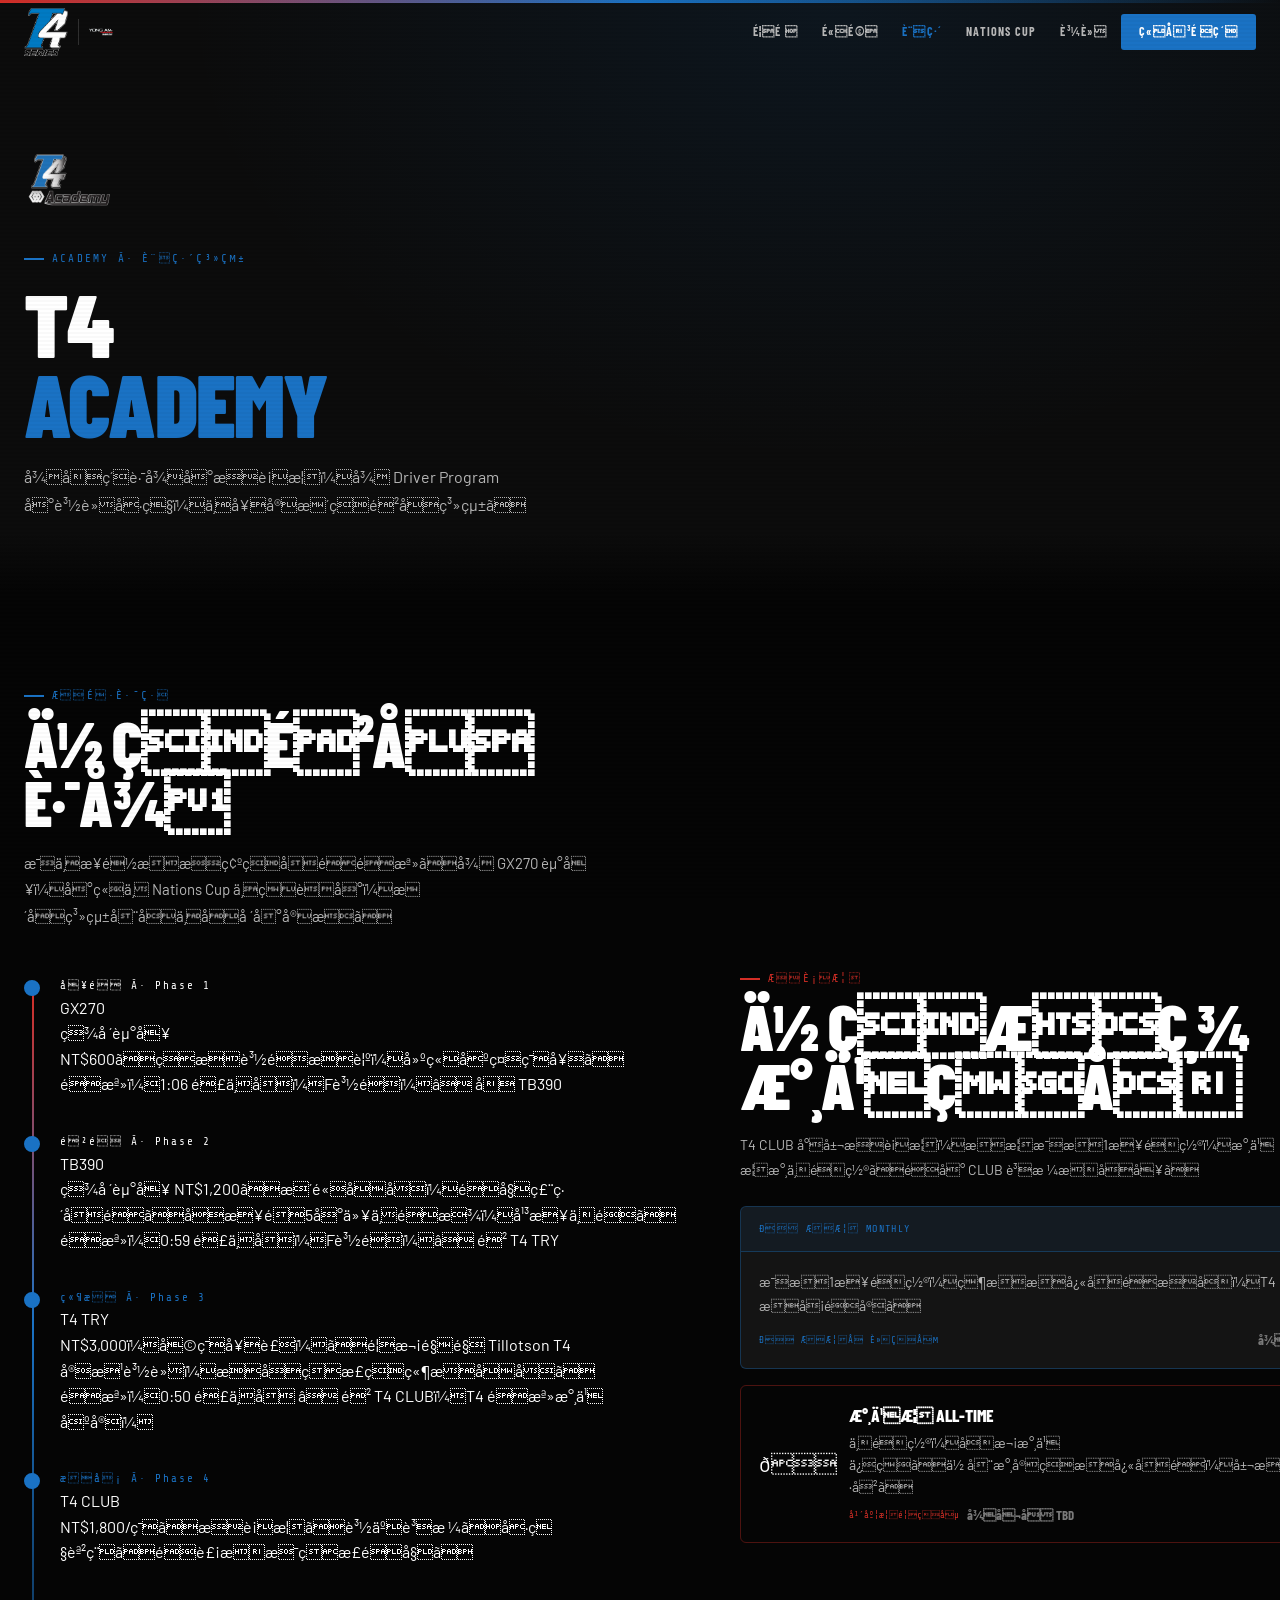
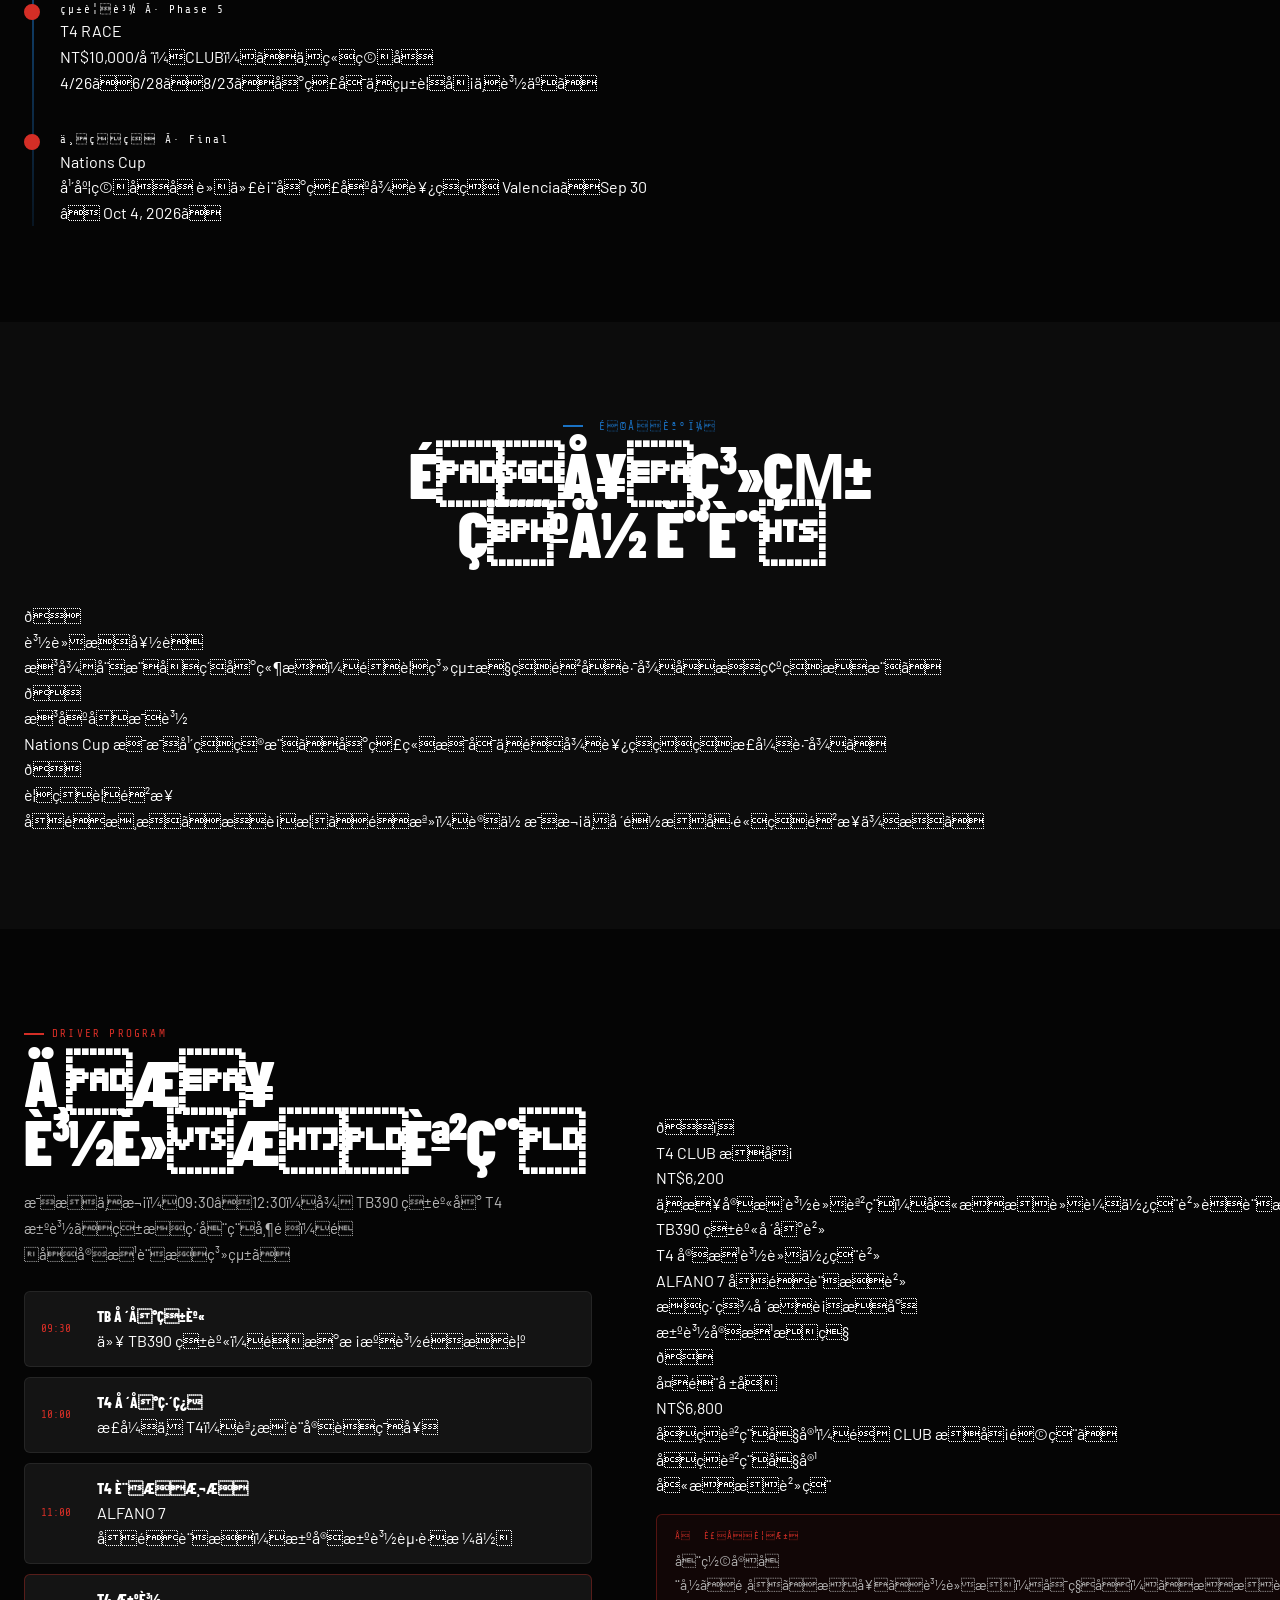
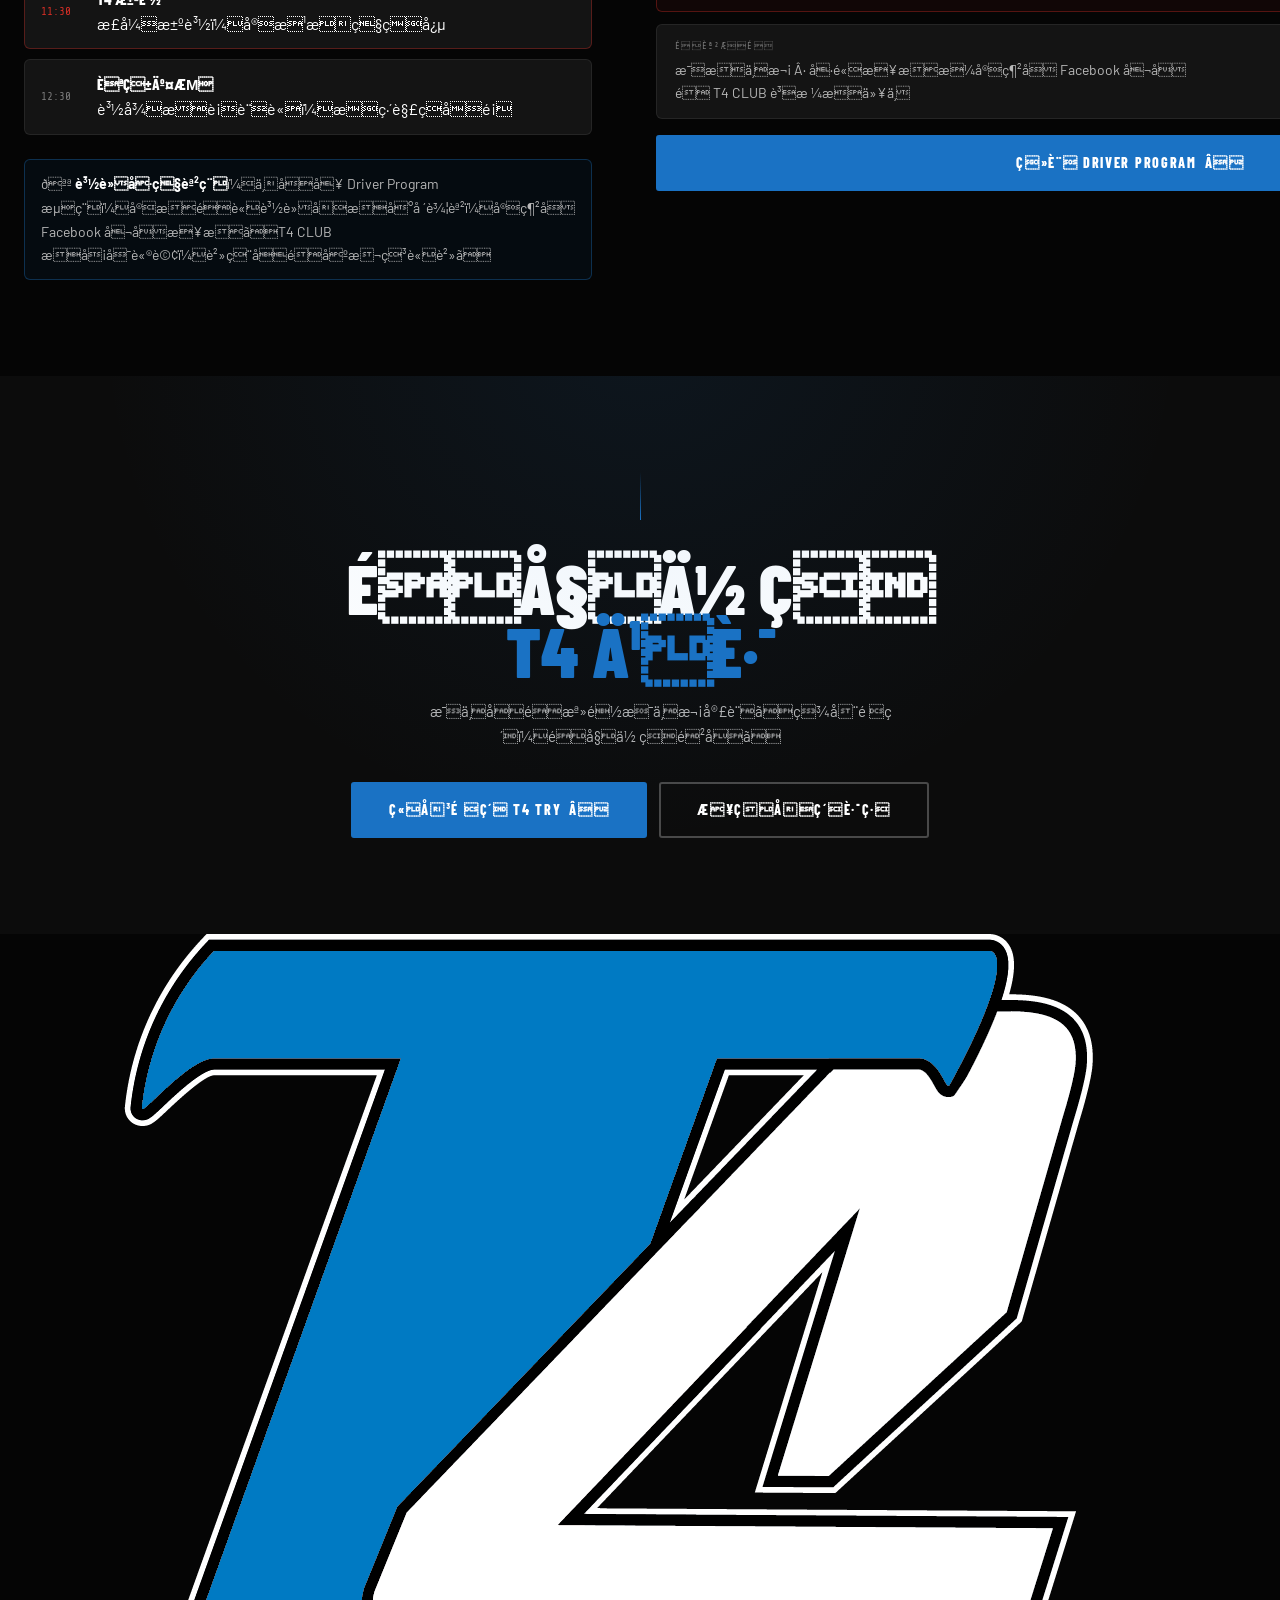
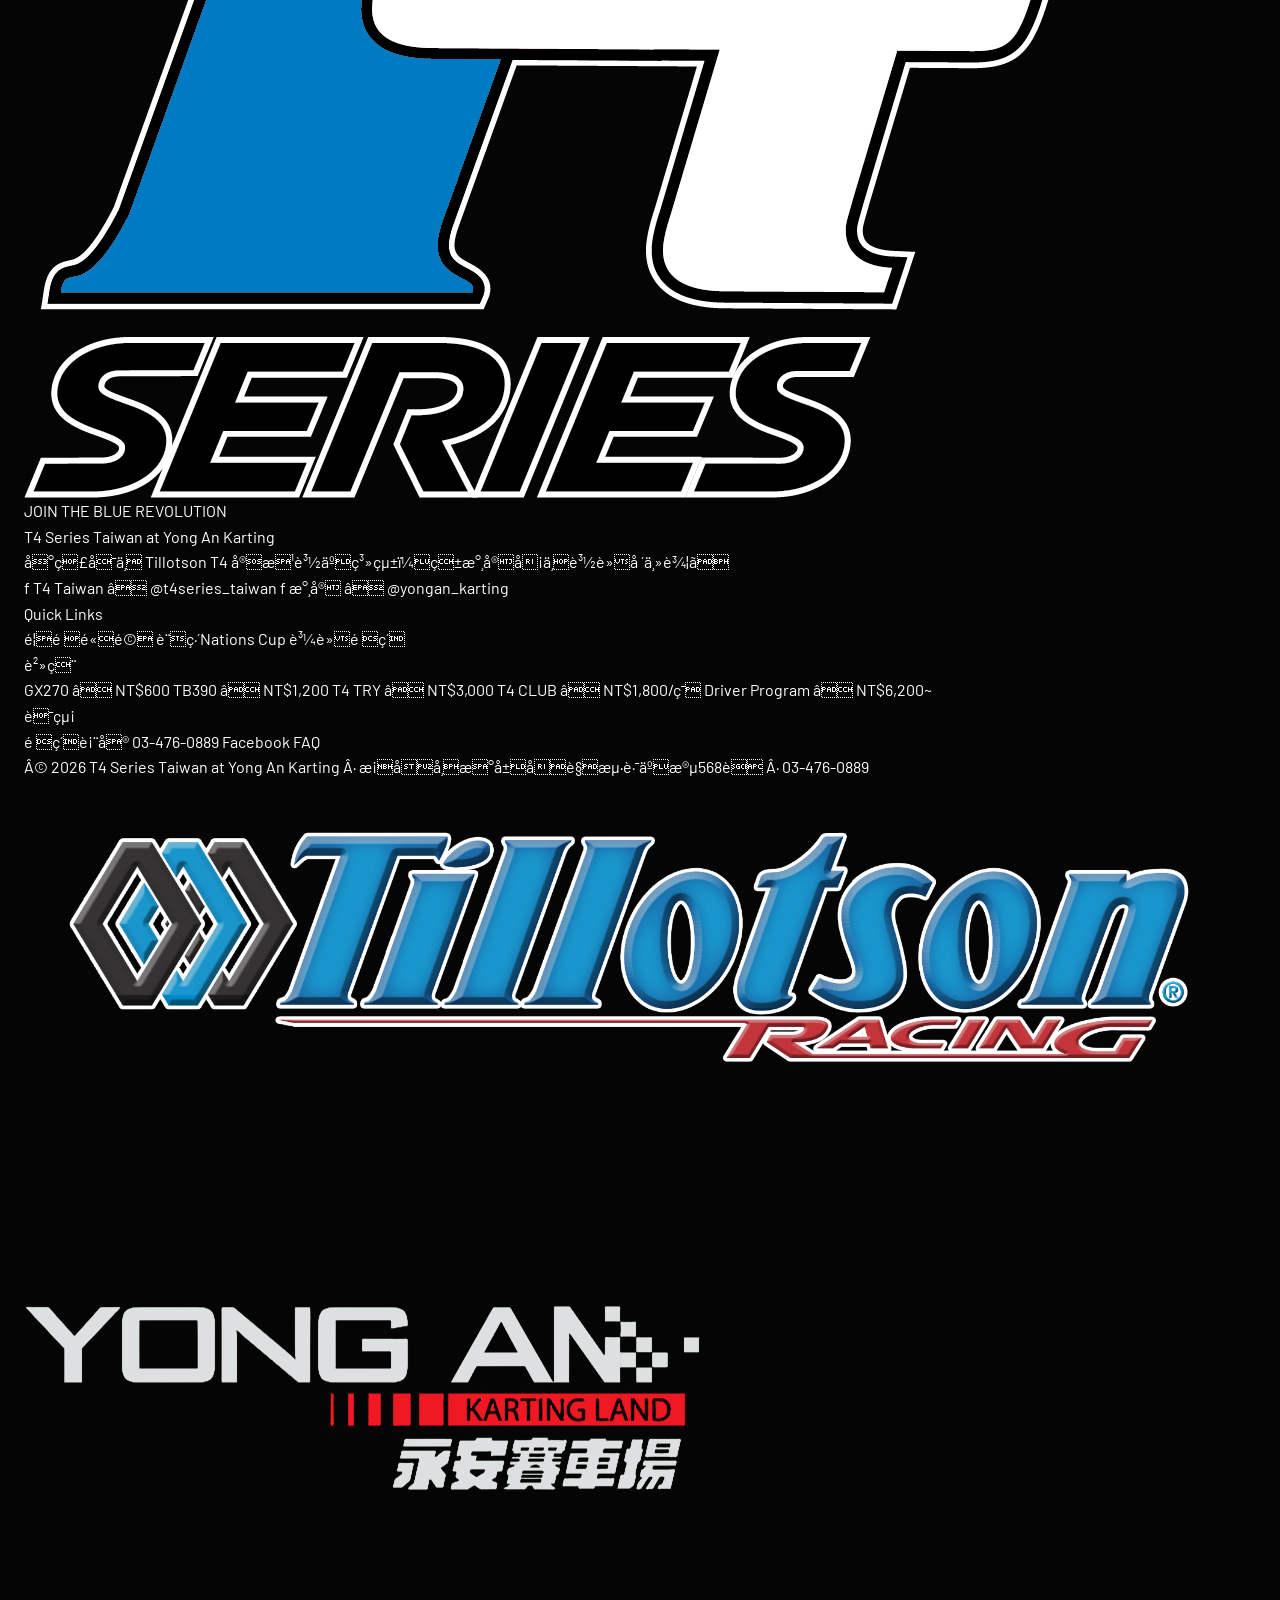
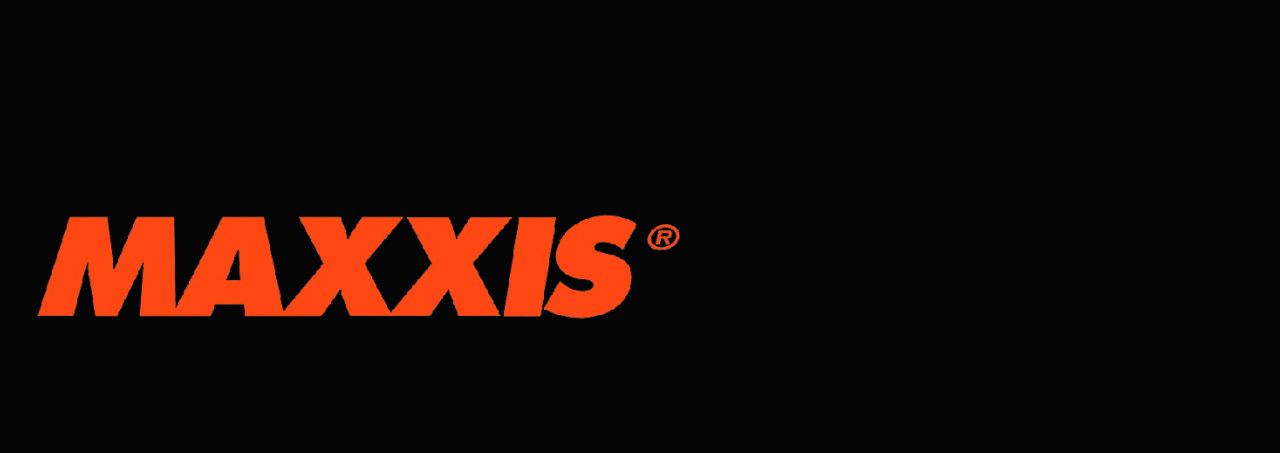
==== commit a7cd2f15: "cleanup: improve readability and extract inline styles in academy.html" ====
--- a/academy.html
+++ b/academy.html
@@ -3,9 +3,10 @@
 <head>
 <meta charset="UTF-8"/>
 <meta name="viewport" content="width=device-width,initial-scale=1.0"/>
-<title>訓練 Academy | T4 Series Taiwan at Yong An Karting</title>
-<meta name="description" content="T4 CLUB 月榜+永久榜排行，Driver Program 一日課程 NT$6,200起。從體驗到賽事，系統訓練。"/>
-<meta property="og:title" content="訓練 Academy | T4 Series Taiwan at Yong An Karting"/>
+<title>è¨ç·´ Academy | T4 Series Taiwan at Yong An Karting</title>
+<meta name="description" content="T4 CLUB ææ¦+æ°¸ä¹+æ¦æè¡ï¼Driver Program ä¸æ¥èª²ç¨ NT$6,200èµ·ãå¾é«é©å°è³½äºï¼ç³»çµ±è¨ç·´ã"/>
+<meta property="og:title" content="è¨ç·´ Academy | T4 Series Taiwan at Yong An Karting"/>
 <meta property="og:image" content="https://willysullen.github.io/T4Series-Taiwan/og-image.jpg"/>
 <meta property="og:url" content="https://willysullen.github.io/T4Series-Taiwan/academy.html"/>
 <meta property="og:type" content="website"/>
@@ -22,23 +23,23 @@
       <div class="nav-logo-host"><img src="yongan_logo_inverted_keep_red.png" alt="Yong An"/></div>
     </a>
     <div class="nav-links">
-      <a href="index.html">首頁</a>
-      <a href="experience.html">體驗</a>
-      <a href="academy.html">訓練</a>
+      <a href="index.html">é¦é </a>
+      <a href="experience.html">é«é©</a>
+      <a href="academy.html">è¨ç·´</a>
       <a href="nationscup.html">Nations Cup</a>
-      <a href="ownership.html">購車</a>
-      <a href="contact.html" class="nav-cta">立即預約</a>
-    </div>
-    <button class="nav-hamburger" id="hamburger" aria-label="選單"><span></span><span></span><span></span></button>
+      <a href="ownership.html">è³¼è»</a>
+      <a href="contact.html" class="nav-cta">ç«å³é ç´</a>
+    </div>
+    <button class="nav-hamburger" id="hamburger" aria-label="é¸å®"><span></span><span></span><span></span></button>
   </div>
 </nav>
 <nav class="nav-mobile" id="nav-mobile">
-  <a href="index.html">首頁 Home</a>
-  <a href="experience.html">體驗 Experience</a>
-  <a href="academy.html">訓練 Academy</a>
-  <a href="nationscup.html">Nations Cup 🌏</a>
-  <a href="ownership.html">購車 Ownership</a>
-  <a href="contact.html" style="color:var(--blue)">立即預約 →</a>
+  <a href="index.html">é¦é  Home</a>
+  <a href="experience.html">é«é© Experience</a>
+  <a href="academy.html">è¨ç·´ Academy</a>
+  <a href="nationscup.html">Nations Cup ð</a>
+  <a href="ownership.html">è³¼è» Ownership</a>
+  <a href="contact.html" style="color:var(--blue)">ç«å³é ç´ â</a>
   <div class="nav-mobile-partner">
     <img src="tillotson-logo.png" alt="Tillotson"/>
     <img src="yongan_logo_inverted_keep_red.png" alt="Yong An"/>
@@ -49,9 +50,10 @@
   <div class="page-hero-bg"></div>
   <div class="container">
     <div style="margin-bottom:20px"><img src="t4-academy-logo.png" alt="T4 Academy" style="height:90px;width:auto"/></div>
-    <div class="page-hero-label">Academy · 訓練系統</div>
+    <div class="page-hero-label">Academy Â· è¨ç·´ç³»çµ±</div>
     <h1>T4<br><span class="text-blue">Academy</span></h1>
-    <p>從升級路徑到排行榜，從 Driver Program 到賽車執照，一套完整的進化系統。</p>
+    <p>å¾åç´è·¯å¾å°æè¡æ¦ï¼å¾ Driver Program å°è³½è»å·ç+§ï¼ä¸å¥å®æ´çé²åç³»çµ±ã</p>
   </div>
 </section>
 
@@ -60,74 +62,90 @@
   <div class="container">
     <div class="about-grid">
       <div class="reveal-left">
-        <div class="section-label">成長路線</div>
-        <h2 class="section-title">你的進化<br>路徑</h2>
-        <p style="font-size:15px;color:var(--grey-lt);line-height:1.75;margin-bottom:32px">每一步都有明確的圈速門檻。從 GX270 走入，到站上 Nations Cup 世界舞台，整個系統在同一個場地完成。</p>
+        <div class="section-label">æé·è·¯ç·</div>
+        <h2 class="section-title">ä½ çé²å<br>è·¯å¾</h2>
+        <p style="font-size:15px;color:var(--grey-lt);line-height:1.75;margin-bottom:32px">æ¯ä¸æ­¥é½ææç¢ºçåééæª»ãå¾ GX270 èµ°å+¥ï¼å°ç«ä¸ Nations Cup ä¸çèå°ï¼æ´åç³»çµ±å¨åä¸åå ´å°å®æã</p>
         <div class="timeline">
           <div class="tl-step">
             <div class="tl-dot filled"></div>
-            <div class="tl-phase">入門 · Phase 1</div>
+            <div class="tl-phase">å+¥é Â· Phase 1</div>
             <div class="tl-title">GX270</div>
-            <div class="tl-desc">現場走入 NT$600。熟悉賽道感覺，建立基礎節奏。</div>
-            <span class="tl-note">門檻：1:06 連三圈（F賽道）→ 升 TB390</span>
+            <div class="tl-desc">ç¾å ´èµ°å+¥ NT$600ãçæè³½éæè¦ºï¼å»ºç«åºç¤ç¯å¥ã</div>
+            <span class="tl-note">éæª»ï¼1:06 é£ä¸åï¼Fè³½éï¼â å TB390</span>
           </div>
           <div class="tl-step">
             <div class="tl-dot filled"></div>
-            <div class="tl-phase">進階 · Phase 2</div>
+            <div class="tl-phase">é²é Â· Phase 2</div>
             <div class="tl-title">TB390</div>
-            <div class="tl-desc">現場走入 NT$1,200。更高動力，開始磨練圈速。假日需5台以上開放，平日不限。</div>
-            <span class="tl-note">門檻：0:59 連三圈（F賽道）→ 進 T4 TRY</span>
+            <div class="tl-desc">ç¾å ´èµ°å+¥ NT$1,200ãæ´é«ååï¼éå§ç£¨ç·´åéãåæ¥é5å°ä»¥ä¸éæ¾ï¼å¹³æ¥ä¸éã</div>
+            <span class="tl-note">éæª»ï¼0:59 é£ä¸åï¼Fè³½éï¼â é² T4 TRY</span>
           </div>
           <div class="tl-step">
             <div class="tl-dot filled" style="border-color:var(--blue);background:var(--blue)"></div>
-            <div class="tl-phase" style="color:var(--blue)">競技 · Phase 3</div>
+            <div class="tl-phase" style="color:var(--blue)">ç«¶æ Â· Phase 3</div>
             <div class="tl-title">T4 TRY</div>
-            <div class="tl-desc">NT$3,000（兩節套裝）。首次駕駛 Tillotson T4 官方賽車，感受真正的競技動力。</div>
-            <span class="tl-note">門檻：0:50 連三圈 → 進 T4 CLUB（T4 門檻永久固定）</span>
+            <div class="tl-desc">NT$3,000ï¼å+©ç¯å¥è£ï¼ãé¦æ¬¡é§é§ Tillotson T4 å®æ¹è³½è»ï¼æåçæ­£çç«¶æååã</div>
+            <span class="tl-note">éæª»ï¼0:50 é£ä¸å â é² T4 CLUBï¼T4 éæª»æ°¸ä¹+åºå®ï¼</span>
           </div>
           <div class="tl-step">
             <div class="tl-dot filled" style="border-color:var(--blue);background:var(--blue)"></div>
-            <div class="tl-phase" style="color:var(--blue)">會員 · Phase 4</div>
+            <div class="tl-phase" style="color:var(--blue)">æå¡ Â· Phase 4</div>
             <div class="tl-title">T4 CLUB</div>
-            <div class="tl-desc">NT$1,800/節。排行榜、賽事資格、執照課程。這裡才是真正開始。</div>
+            <div class="tl-desc">NT$1,800/ç¯ãæè¡æ¦ãè³½äºè³æ ¼ãå·ç+§èª²ç¨ãéè£¡ææ¯çæ­£éå§ã</div>
           </div>
           <div class="tl-step">
             <div class="tl-dot filled red"></div>
-            <div class="tl-phase red">統規賽 · Phase 5</div>
+            <div class="tl-phase red">çµ±è¦è³½ Â· Phase 5</div>
             <div class="tl-title">T4 RACE</div>
-            <div class="tl-desc">NT$10,000/場（CLUB）。三站積分 4/26、6/28、8/23。台灣唯一統規卡丁賽事。</div>
+            <div class="tl-desc">NT$10,000/å ´ï¼CLUBï¼ãä¸ç«ç©å 4/26ã6/28ã8/23ãå°ç£å¯ä¸çµ±è¦å¡ä¸è³½äºã</div>
           </div>
           <div class="tl-step">
             <div class="tl-dot red filled"></div>
-            <div class="tl-phase red">世界盃 · Final</div>
+            <div class="tl-phase red">ä¸çç Â· Final</div>
             <div class="tl-title">Nations Cup</div>
-            <div class="tl-desc">年度積分冠軍代表台灣出征西班牙 Valencia。Sep 30 – Oct 4, 2026。</div>
+            <div class="tl-desc">å¹´åº¦ç©åå è»ä»£è¡¨å°ç£åºå¾è¥¿ç­ç ValenciaãSep 30 â Oct 4, 2026ã</div>
           </div>
         </div>
       </div>
       <div class="reveal-right">
-        <div class="section-label red">排行榜</div>
-        <h2 class="section-title">你的成績<br>永久留名</h2>
-        <p style="font-size:14px;color:var(--grey-lt);line-height:1.75;margin-bottom:24px">T4 CLUB 專屬排行榜，月榜每月1日重置，永久榜永不重置。達到 CLUB 資格才列入。</p>
+        <div class="section-label red">æè¡æ¦</div>
+        <h2 class="section-title">ä½ çæç¸¾<br>æ°¸ä¹+çå</h2>
+        <p style="font-size:14px;color:var(--grey-lt);line-height:1.75;margin-bottom:24px">T4 CLUB å°å±¬æè¡æ¦ï¼ææ¦æ¯æ1æ¥éç½®ï¼æ°¸ä¹+æ¦æ°¸ä¸éç½®ãéå° CLUB è³æ ¼æåå+¥ã</p>
         <div style="background:var(--dark-2);border:1px solid var(--bdr-b);border-radius:6px;overflow:hidden;margin-bottom:16px">
-          <div style="padding:14px 18px;background:rgba(26,114,196,.08);border-bottom:1px solid var(--bdr-b);font-family:var(--fm);font-size:10px;letter-spacing:.14em;text-transform:uppercase;color:var(--blue)">📊 月榜 Monthly</div>
+          <div style="padding:14px 18px;background:rgba(26,114,196,.08);border-bottom:1px solid var(--bdr-b);font-family:var(--fm);font-size:10px;letter-spacing:.14em;text-transform:uppercase;color:var(--blue)">ð ææ¦ Monthly</div>
           <div style="padding:18px">
-            <div style="font-size:13px;color:var(--grey-lt);line-height:1.7;margin-bottom:12px">每月1日重置，當月最快圈速排名，T4 CLUB 會員限定。</div>
+            <div style="font-size:14px;color:var(--grey-lt);line-height:1.7;margin-bottom:12px">æ¯æ1æ¥éç½®ï¼ç¶ææå¿«åéæåï¼T4 CLUB æå¡éå®ã</div>
             <div style="display:flex;align-items:center;justify-content:space-between">
-              <span style="font-family:var(--fm);font-size:9px;letter-spacing:.1em;text-transform:uppercase;color:var(--blue)">🏆 月榜冠軍獎勵</span>
-              <span style="font-family:var(--fd);font-size:13px;font-weight:700;color:var(--grey)">待公告 TBD</span>
+              <span style="font-family:var(--fm);font-size:9px;letter-spacing:.1em;text-transform:uppercase;color:var(--blue)">ð ææ¦å è»çåµ</span>
+              <span style="font-family:var(--fd);font-size:13px;font-weight:700;color:var(--grey)">å¾+å+¬å TBD</span>
             </div>
           </div>
         </div>
         <div style="padding:16px 18px;border:1px solid var(--bdr-r);border-radius:6px">
           <div style="display:flex;align-items:center;gap:12px">
-            <div style="font-size:22px">🏆</div>
+            <div style="font-size:22px">ð</div>
             <div>
-              <div style="font-family:var(--fd);font-size:17px;font-weight:800;text-transform:uppercase">永久榜 All-Time</div>
-              <div style="font-size:13px;color:var(--grey-lt);margin-top:2px">不重置，名次永久保留。你在永安的最快圈速，屬於你的歷史。</div>
+              <div style="font-family:var(--fd);font-size:17px;font-weight:800;text-transform:uppercase">æ°¸ä¹+æ¦ All-Time</div>
+              <div style="font-size:14px;color:var(--grey-lt);margin-top:2px">ä¸éç½®ï¼åæ¬¡æ°¸ä¹+ä¿çãä½ å¨æ°¸å®çæå¿«åéï¼å±¬æ¼ä½ çæ­·å²ã</div>
               <div style="margin-top:6px;display:flex;align-items:center;gap:8px">
-                <span style="font-family:var(--fm);font-size:9px;color:var(--red)">年度榜首獎勵</span>
-                <span style="font-family:var(--fd);font-size:13px;font-weight:700;color:var(--grey)">待公告 TBD</span>
+                <span style="font-family:var(--fm);font-size:9px;color:var(--red)">å¹´åº¦æ¦é¦çåµ</span>
+                <span style="font-family:var(--fd);font-size:13px;font-weight:700;color:var(--grey)">å¾+å+¬å TBD</span>
               </div>
             </div>
           </div>
@@ -141,13 +159,15 @@
 <section class="section tech-bg" style="background:var(--dark)">
   <div class="container">
     <div class="reveal" style="text-align:center;margin-bottom:40px">
-      <div class="section-label" style="justify-content:center"><span></span>適合誰？</div>
-      <h2 class="section-title">這套系統<br>為你設計</h2>
+      <div class="section-label" style="justify-content:center"><span></span>é©åèª°ï¼</div>
+      <h2 class="section-title">éå¥ç³»çµ±<br>çºä½ è¨­è¨</h2>
     </div>
     <div class="who-grid reveal">
-      <div class="who-card"><div class="who-icon">🏁</div><div class="who-title">賽車愛好者</div><div class="who-text">想從娛樂升級到競技，需要系統性的進化路徑和明確的指標。</div></div>
-      <div class="who-card"><div class="who-icon">🌏</div><div class="who-title">想出國比賽</div><div class="who-text">Nations Cup 是每年的目標。台灣站是唯一通往西班牙的正式路徑。</div></div>
-      <div class="who-card"><div class="who-icon">📈</div><div class="who-title">要看見進步</div><div class="who-text">圈速數據、排行榜、門檻，讓你每次上場都有具體的進步依據。</div></div>
+      <div class="who-card"><div class="who-icon">ð</div><div class="who-title">è³½è»æå¥½è+</div><div class="who-text">æ³å¾å¨æ¨åç´å°ç«¶æï¼éè¦ç³»çµ±æ§çé²åè·¯å¾åæç¢ºçææ¨ã</div></div>
+      <div class="who-card"><div class="who-icon">ð</div><div class="who-title">æ³åºåæ¯è³½</div><div class="who-text">Nations Cup æ¯æ¯å¹´çç®æ¨ãå°ç£ç«æ¯å¯ä¸éå¾è¥¿ç­ççæ­£å¼è·¯å¾ã</div></div>
+      <div class="who-card"><div class="who-icon">ð</div><div class="who-title">è¦çè¦é²æ­¥</div><div class="who-text">åéæ¸æãæè¡æ¦ãéæª»ï¼è®ä½ æ¯æ¬¡ä¸å ´é½æå+·é«çé²æ­¥ä¾æã</div></div>
     </div>
   </div>
 </section>
@@ -158,69 +178,83 @@
     <div class="about-grid">
       <div class="reveal-left">
         <div class="section-label red">Driver Program</div>
-        <h2 class="section-title">一日<br>賽車手課程</h2>
-        <p style="font-size:15px;color:var(--grey-lt);line-height:1.75;margin-bottom:24px">每月一次，09:30–12:30，從 TB390 熱身到 T4 決賽。由教練全程帶領，配備官方計時系統。</p>
+        <h2 class="section-title">ä¸æ¥<br>è³½è»æèª²ç¨</h2>
+        <p style="font-size:15px;color:var(--grey-lt);line-height:1.75;margin-bottom:24px">æ¯æä¸æ¬¡ï¼09:30â12:30ï¼å¾ TB390 ç±èº«å° T4 æ±ºè³½ãç±æç·´å+¨ç¨å¸¶é ï¼é+åå®æ¹è¨æç³»çµ±ã</p>
         <div style="display:flex;flex-direction:column;gap:10px;margin-bottom:24px">
           <div style="display:flex;align-items:center;gap:12px;padding:12px 16px;background:var(--dark-2);border:1px solid var(--bdr);border-radius:6px">
             <div style="font-family:var(--fm);font-size:11px;color:var(--red);width:44px;flex-shrink:0">09:30</div>
-            <div><div style="font-family:var(--fd);font-size:15px;font-weight:800;text-transform:uppercase">TB 場地熱身</div><div style="font-size:12px;color:var(--grey-lt)">以 TB390 熱身，重新校準賽道感覺</div></div>
+            <div><div style="font-family:var(--fd);font-size:15px;font-weight:800;text-transform:uppercase">TB å ´å°ç±èº«</div><div class="sched-desc">ä»¥ TB390 ç±èº«ï¼éæ°æ ¡æºè³½éæè¦º</div></div>
           </div>
           <div style="display:flex;align-items:center;gap:12px;padding:12px 16px;background:var(--dark-2);border:1px solid var(--bdr);border-radius:6px">
             <div style="font-family:var(--fm);font-size:11px;color:var(--red);width:44px;flex-shrink:0">10:00</div>
-            <div><div style="font-family:var(--fd);font-size:15px;font-weight:800;text-transform:uppercase">T4 場地練習</div><div style="font-size:12px;color:var(--grey-lt)">正式上 T4，調整設定與節奏</div></div>
+            <div><div style="font-family:var(--fd);font-size:15px;font-weight:800;text-transform:uppercase">T4 å ´å°ç·´ç¿</div><div class="sched-desc">æ­£å¼ä¸ T4ï¼èª¿æ´è¨­å®èç¯å¥</div></div>
           </div>
           <div style="display:flex;align-items:center;gap:12px;padding:12px 16px;background:var(--dark-2);border:1px solid var(--bdr);border-radius:6px">
             <div style="font-family:var(--fm);font-size:11px;color:var(--red);width:44px;flex-shrink:0">11:00</div>
-            <div><div style="font-family:var(--fd);font-size:15px;font-weight:800;text-transform:uppercase">T4 計時測時</div><div style="font-size:12px;color:var(--grey-lt)">ALFANO 7 圈速計時，決定決賽起跑格位</div></div>
+            <div><div style="font-family:var(--fd);font-size:15px;font-weight:800;text-transform:uppercase">T4 è¨ææ¸¬æ</div><div class="sched-desc">ALFANO 7 åéè¨æï¼æ±ºå®æ±ºè³½èµ·è·æ ¼ä½</div></div>
           </div>
           <div style="display:flex;align-items:center;gap:12px;padding:12px 16px;background:var(--dark-2);border:1px solid var(--bdr-r);border-radius:6px">
             <div style="font-family:var(--fm);font-size:11px;color:var(--red);width:44px;flex-shrink:0">11:30</div>
-            <div><div style="font-family:var(--fd);font-size:15px;font-weight:800;text-transform:uppercase">T4 決賽</div><div style="font-size:12px;color:var(--grey-lt)">正式決賽，官方拍照留念</div></div>
+            <div><div style="font-family:var(--fd);font-size:15px;font-weight:800;text-transform:uppercase">T4 æ±ºè³½</div><div class="sched-desc">æ­£å¼æ±ºè³½ï¼å®æ¹æç+§çå¿µ</div></div>
           </div>
           <div style="display:flex;align-items:center;gap:12px;padding:12px 16px;background:var(--dark-2);border:1px solid var(--bdr);border-radius:6px">
             <div style="font-family:var(--fm);font-size:11px;color:var(--grey);width:44px;flex-shrink:0">12:30</div>
-            <div><div style="font-family:var(--fd);font-size:15px;font-weight:800;text-transform:uppercase">自由交流</div><div style="font-size:12px;color:var(--grey-lt)">賽後技術討論，教練解答問題</div></div>
-          </div>
-        </div>
-        <div style="padding:12px 16px;background:rgba(26,114,196,.06);border:1px solid var(--bdr-b);border-radius:6px;font-size:13px;color:var(--grey-lt);line-height:1.7">
-          🪪 <strong style="color:var(--white)">賽車執照課程</strong>：不列入 Driver Program 流程，定期邀請賽車協會到場辦課，官網及 Facebook 公告日期。T4 CLUB 會員可諮詢，費用僅需基本申請費。
+            <div><div style="font-family:var(--fd);font-size:15px;font-weight:800;text-transform:uppercase">èªç±äº¤æµ</div><div class="sched-desc">è³½å¾æè¡è¨è«ï¼æç·´è§£ç­åé¡</div></div>
+          </div>
+        </div>
+        <div style="padding:12px 16px;background:rgba(26,114,196,.06);border:1px solid var(--bdr-b);border-radius:6px;font-size:14px;color:var(--grey-lt);line-height:1.7">
+          ðªª <strong style="color:var(--white)">è³½è»å·ç+§èª²ç¨</strong>ï¼ä¸åå+¥ Driver Program æµç¨ï¼å®æéè«è³½è»åæå°å ´è¾¦èª²ï¼å®ç¶²å Facebook å+¬åæ¥æãT4 CLUB æå¡å¯è«®è©¢ï¼è²»ç¨å+éåºæ¬ç³è«è²»ã
         </div>
       </div>
       <div class="reveal-right">
         <div class="program-cards">
           <div class="program-card primary">
-            <div class="program-icon">🏎️</div>
-            <div class="program-title">T4 CLUB 會員</div>
+            <div class="program-icon">ðï¸</div>
+            <div class="program-title">T4 CLUB æå¡</div>
             <div class="program-price">NT$6,200</div>
-            <div class="program-desc">一日完整賽車課程，含所有車輛使用費與計時費用。</div>
+            <div class="program-desc">ä¸æ¥å®æ´è³½è»èª²ç¨ï¼å«ææè»è¼ä½¿ç¨è²»èè¨æè²»ç¨ã</div>
             <ul class="program-list">
-              <li>TB390 熱身場地費</li>
-              <li>T4 官方賽車使用費</li>
-              <li>ALFANO 7 圈速計時費</li>
-              <li>教練現場技術指導</li>
-              <li>決賽官方拍照</li>
+              <li>TB390 ç±èº«å ´å°è²»</li>
+              <li>T4 å®æ¹è³½è»ä½¿ç¨è²»</li>
+              <li>ALFANO 7 åéè¨æè²»</li>
+              <li>æç·´ç¾å ´æè¡æå°</li>
+              <li>æ±ºè³½å®æ¹æç+§</li>
             </ul>
           </div>
           <div class="program-card">
-            <div class="program-icon">🚗</div>
-            <div class="program-title">外部報名</div>
+            <div class="program-icon">ð</div>
+            <div class="program-title">å¤é¨å ±å</div>
             <div class="program-price">NT$6,800</div>
-            <div class="program-desc">同等課程內容，非 CLUB 會員適用。</div>
+            <div class="program-desc">åç­èª²ç¨å+§å®¹ï¼é CLUB æå¡é©ç¨ã</div>
             <ul class="program-list">
-              <li>同等課程內容</li>
-              <li>含所有費用</li>
+              <li>åç­èª²ç¨å+§å®¹</li>
+              <li>å«ææè²»ç¨</li>
             </ul>
           </div>
         </div>
         <div style="margin-top:16px;padding:14px 18px;background:rgba(212,46,38,.06);border:1px solid var(--bdr-r);border-radius:6px">
-          <div style="font-family:var(--fm);font-size:9px;letter-spacing:.14em;text-transform:uppercase;color:var(--red);margin-bottom:6px">⚠ 裝備要求</div>
-          <div style="font-size:12px;color:var(--grey-lt);line-height:1.7">全罩安全帽、頸圈、手套、賽車服（可租借）。所有裝備需通過現場驗車。</div>
+          <div style="font-family:var(--fm);font-size:9px;letter-spacing:.14em;text-transform:uppercase;color:var(--red);margin-bottom:6px">â  è£åè¦æ±</div>
+          <div style="font-size:14px;color:var(--grey-lt);line-height:1.7">å+¨ç½©å®å+¨å¸½ãé ¸åãæå¥ãè³½è»æï¼å¯ç§åï¼ãææè£åéééç¾å ´é©è»ã</div>
         </div>
         <div style="margin-top:12px;padding:14px 18px;background:var(--dark-2);border:1px solid var(--bdr);border-radius:6px">
-          <div style="font-family:var(--fm);font-size:9px;letter-spacing:.14em;text-transform:uppercase;color:var(--grey);margin-bottom:6px">開課時間</div>
-          <div style="font-size:13px;color:var(--grey-lt)">每月一次 · 具體日期於官網及 Facebook 公告<br>需 T4 CLUB 資格或以上</div>
-        </div>
-        <a href="https://forms.gle/rHUpG8XHZ5UAVDtY7" target="_blank" rel="noopener" class="btn btn-primary btn-lg btn-arrow" style="margin-top:16px;width:100%;justify-content:center">登記 Driver Program</a>
+          <div style="font-family:var(--fm);font-size:9px;letter-spacing:.14em;text-transform:uppercase;color:var(--grey);margin-bottom:6px">éèª²æé</div>
+          <div style="font-size:14px;color:var(--grey-lt)">æ¯æä¸æ¬¡ Â· å+·é«æ¥ææ¼å®ç¶²å Facebook å+¬å<br>é T4 CLUB è³æ ¼æä»¥ä¸</div>
+        </div>
+        <a href="https://forms.gle/rHUpG8XHZ5UAVDtY7" target="_blank" rel="noopener" class="btn btn-primary btn-lg btn-arrow" style="margin-top:16px;width:100%;justify-content:center">ç»è¨ Driver Program</a>
       </div>
     </div>
   </div>
@@ -230,11 +264,11 @@
   <div class="container">
     <div class="final-cta-top"></div>
     <div class="reveal">
-      <h2>開始你的<br><span class="text-blue">T4 之路</span></h2>
-      <p>每一個門檻都是一次宣言。現在預約，開始你的進化。</p>
+      <h2>éå§ä½ ç<br><span class="text-blue">T4 ä¹è·¯</span></h2>
+      <p>æ¯ä¸åéæª»é½æ¯ä¸æ¬¡å®£è¨ãç¾å¨é ç´ï¼éå§ä½ çé²åã</p>
       <div class="final-cta-btns">
-        <a href="https://forms.gle/rHUpG8XHZ5UAVDtY7" target="_blank" rel="noopener" class="btn btn-primary btn-lg btn-arrow">立即預約 T4 TRY</a>
-        <a href="index.html#ladder" class="btn btn-outline btn-lg">查看升級路線</a>
+        <a href="https://forms.gle/rHUpG8XHZ5UAVDtY7" target="_blank" rel="noopener" class="btn btn-primary btn-lg btn-arrow">ç«å³é ç´ T4 TRY</a>
+        <a href="index.html#ladder" class="btn btn-outline btn-lg">æ¥çåç´è·¯ç·</a>
       </div>
     </div>
   </div>
@@ -246,38 +280,38 @@
       <div class="footer-brand">
         <img src="t4-logo.png" alt="T4 Series"/>
         <div class="footer-slogan">JOIN THE BLUE REVOLUTION</div>
-        <p>T4 Series Taiwan at Yong An Karting<br>台灣唯一 Tillotson T4 官方賽事系統，由永安卡丁賽車場主辦。</p>
+        <p>T4 Series Taiwan at Yong An Karting<br>å°ç£å¯ä¸ Tillotson T4 å®æ¹è³½äºç³»çµ±ï¼ç±æ°¸å®å¡ä¸è³½è»å ´ä¸»è¾¦ã</p>
         <div class="footer-socials">
           <a href="https://www.facebook.com/profile.php?id=61577334663302" class="social-btn" target="_blank" rel="noopener"><span>f</span> T4 Taiwan</a>
-          <a href="https://www.instagram.com/t4series_taiwan/" class="social-btn" target="_blank" rel="noopener"><span>◎</span> @t4series_taiwan</a>
-          <a href="https://www.facebook.com/Taoyuan.Yongan.Kart/" class="social-btn red" target="_blank" rel="noopener"><span>f</span> 永安</a>
-          <a href="https://www.instagram.com/yongan_karting/" class="social-btn red" target="_blank" rel="noopener"><span>◎</span> @yongan_karting</a>
+          <a href="https://www.instagram.com/t4series_taiwan/" class="social-btn" target="_blank" rel="noopener"><span>â</span> @t4series_taiwan</a>
+          <a href="https://www.facebook.com/Taoyuan.Yongan.Kart/" class="social-btn red" target="_blank" rel="noopener"><span>f</span> æ°¸å®</a>
+          <a href="https://www.instagram.com/yongan_karting/" class="social-btn red" target="_blank" rel="noopener"><span>â</span> @yongan_karting</a>
         </div>
       </div>
       <div class="footer-col">
         <div class="footer-col-title">Quick Links</div>
-        <a href="index.html">首頁</a><a href="experience.html">體驗</a>
-        <a href="academy.html">訓練</a><a href="nationscup.html">Nations Cup</a>
-        <a href="ownership.html">購車</a><a href="contact.html">預約</a>
+        <a href="index.html">é¦é </a><a href="experience.html">é«é©</a>
+        <a href="academy.html">è¨ç·´</a><a href="nationscup.html">Nations Cup</a>
+        <a href="ownership.html">è³¼è»</a><a href="contact.html">é ç´</a>
       </div>
       <div class="footer-col">
-        <div class="footer-col-title">費用</div>
-        <a href="index.html#pricing">GX270 — NT$600</a>
-        <a href="index.html#pricing">TB390 — NT$1,200</a>
-        <a href="contact.html">T4 TRY — NT$3,000</a>
-        <a href="contact.html">T4 CLUB — NT$1,800/節</a>
-        <a href="academy.html">Driver Program — NT$6,200~</a>
+        <div class="footer-col-title">è²»ç¨</div>
+        <a href="index.html#pricing">GX270 â NT$600</a>
+        <a href="index.html#pricing">TB390 â NT$1,200</a>
+        <a href="contact.html">T4 TRY â NT$3,000</a>
+        <a href="contact.html">T4 CLUB â NT$1,800/ç¯</a>
+        <a href="academy.html">Driver Program â NT$6,200~</a>
       </div>
       <div class="footer-col">
-        <div class="footer-col-title">聯絡</div>
-        <a href="contact.html">預約表單</a>
+        <div class="footer-col-title">è¯çµ¡</div>
+        <a href="contact.html">é ç´è¡¨å®</a>
         <a href="tel:034760889">03-476-0889</a>
         <a href="https://www.facebook.com/Taoyuan.Yongan.Kart/" target="_blank">Facebook</a>
         <a href="contact.html#faq">FAQ</a>
       </div>
     </div>
     <div class="footer-bottom">
-      <div class="footer-copy">© 2026 T4 Series Taiwan at Yong An Karting · 桃園市新屋區觀海路二段568號 · 03-476-0889</div>
+      <div class="footer-copy">Â© 2026 T4 Series Taiwan at Yong An Karting Â· æ¡åå¸æ°å±åè§æµ·è·¯äºæ®µ568è Â· 03-476-0889</div>
       <div class="footer-partner-logos">
         <a href="https://tillotson.ie/t4-series/" target="_blank" rel="noopener"><img src="tillotson-logo.png" alt="Tillotson"/></a>
         <img src="yongan_logo_inverted_keep_red.png" alt="Yong An"/>
@@ -288,4 +322,4 @@
 </footer>
 <script src="script.js"></script>
 </body>
-</html>+</html>
--- a/style.css
+++ b/style.css
@@ -1,7 +1,7 @@
-/* T4 Series Taiwan — style.css CLEAN REBUILD */
+/* T4 Series Taiwan â style.css CLEAN REBUILD */
 @import url('https://fonts.googleapis.com/css2?family=Barlow+Condensed:wght@300;400;600;700;800;900&family=Barlow:wght@300;400;500;600;700&family=Share+Tech+Mono&display=swap');
 
-/* ── Variables ── */
+/* ââ Variables ââ */
 :root {
   --black:   #050505;
   --dark:    #0c0c0c;
@@ -28,7 +28,7 @@
   --navh:    64px;
 }
 
-/* ── Reset ── */
+/* ââ Reset ââ */
 *, *::before, *::after { box-sizing: border-box; margin: 0; padding: 0; }
 html { overflow-x: hidden; scroll-behavior: smooth; }
 body { overflow-x: hidden; max-width: 100vw; background: var(--black); color: var(--white); font-family: var(--fb); line-height: 1.6; -webkit-font-smoothing: antialiased; }
@@ -38,16 +38,16 @@
 button { cursor: pointer; border: none; background: none; font-family: inherit; }
 input, select, textarea { font-family: inherit; }
 
-/* ── Scanline ── */
+/* ââ Scanline ââ */
 body::before { content: ''; position: fixed; inset: 0; background: repeating-linear-gradient(0deg,transparent,transparent 2px,rgba(0,0,0,.025) 2px,rgba(0,0,0,.025) 4px); pointer-events: none; z-index: 9999; }
 
-/* ── Utils ── */
+/* ââ Utils ââ */
 .container { max-width: var(--maxw); margin: 0 auto; padding: 0 24px; }
 .section    { padding: 96px 0; }
 .text-blue  { color: var(--blue); }
 .text-red   { color: var(--red); }
 
-/* ── Reveal animations ── */
+/* ââ Reveal animations ââ */
 .reveal       { opacity: 0; transform: translateY(24px); transition: opacity .7s var(--ease), transform .7s var(--ease); }
 .reveal.visible { opacity: 1; transform: none; }
 .reveal-left  { opacity: 0; transform: translateX(-32px); transition: opacity .7s var(--ease), transform .7s var(--ease); }
@@ -55,9 +55,9 @@
 .reveal-right { opacity: 0; transform: translateX(32px); transition: opacity .7s var(--ease), transform .7s var(--ease); }
 .reveal-right.visible { opacity: 1; transform: none; }
 
-/* ══════════════════════════════════════
+/* ââââââââââââââââââââââââââââââââââââââ
    NAVIGATION
-══════════════════════════════════════ */
+ââââââââââââââââââââââââââââââââââââââ */
 .navbar { position: fixed; top: 0; left: 0; right: 0; height: var(--navh); z-index: 1000; transition: background var(--t), box-shadow var(--t); }
 .navbar.scrolled { background: rgba(5,5,5,.95); backdrop-filter: blur(20px); border-bottom: 1px solid var(--bdr); }
 .nav-inner { display: flex; align-items: center; justify-content: space-between; height: var(--navh); gap: 12px; }
@@ -84,9 +84,9 @@
 .nav-mobile-partner { display: flex; align-items: center; gap: 16px; padding-top: 14px; margin-top: 6px; border-top: 1px solid var(--bdr); }
 .nav-mobile-partner img { height: 22px; width: auto; filter: brightness(.55); }
 
-/* ══════════════════════════════════════
+/* ââââââââââââââââââââââââââââââââââââââ
    BUTTONS
-══════════════════════════════════════ */
+ââââââââââââââââââââââââââââââââââââââ */
 .btn { display: inline-flex; align-items: center; gap: 8px; font-family: var(--fd); font-size: 13px; font-weight: 800; letter-spacing: .12em; text-transform: uppercase; padding: 12px 26px; border-radius: 3px; transition: all var(--t); white-space: nowrap; cursor: pointer; flex-shrink: 0; }
 .btn-primary { background: var(--blue); color: var(--white); border: 2px solid var(--blue); }
 .btn-primary:hover { background: var(--blue-lt); border-color: var(--blue-lt); transform: translateY(-2px); box-shadow: 0 8px 24px rgba(26,114,196,.4); }
@@ -95,34 +95,46 @@
 .btn-outline { background: transparent; color: var(--white); border: 2px solid rgba(255,255,255,.25); }
 .btn-outline:hover { border-color: var(--white); background: rgba(255,255,255,.05); transform: translateY(-2px); }
 .btn-lg { padding: 15px 36px; font-size: 14px; }
-.btn-arrow::after { content: '→'; transition: transform var(--t); }
+.btn-arrow::after { content: 'â'; transition: transform var(--t); }
 .btn-arrow:hover::after { transform: translateX(5px); }
 
-/* ══════════════════════════════════════
+/* ââââââââââââââââââââââââââââââââââââââ
    PAGE HERO (inner pages)
-══════════════════════════════════════ */
+ââââââââââââââââââââââââââââââââââââââ */
 .page-hero { padding: 140px 0 72px; background: var(--dark); position: relative; overflow: hidden; }
 .page-hero::before { content: ''; position: absolute; top: 0; left: 0; right: 0; height: 3px; background: linear-gradient(90deg,var(--red),var(--blue),transparent); }
 .page-hero::after { content: ''; position: absolute; bottom: -1px; left: 0; right: 0; height: 60px; background: linear-gradient(to bottom,transparent,var(--black)); pointer-events: none; }
 .page-hero-bg { position: absolute; inset: 0; background: radial-gradient(ellipse at 65% 0%,rgba(26,114,196,.1),transparent 55%); }
-.page-hero-label { font-family: var(--fm); font-size: 10px; letter-spacing: .2em; text-transform: uppercase; color: var(--blue); margin-bottom: 14px; display: flex; align-items: center; gap: 8px; }
+.page-hero-label { font-family: var(--fm); font-size: 11px; letter-spacing: .2em; text-transform: uppercase; color: var(--blue); margin-bottom: 14px; display: flex; align-items: center; gap: 8px; }
 .page-hero-label::before { content: ''; display: block; width: 20px; height: 2px; background: var(--blue); }
 .page-hero h1 { font-family: var(--fd); font-size: clamp(44px,7vw,96px); font-weight: 900; line-height: .9; letter-spacing: -.02em; text-transform: uppercase; margin-bottom: 20px; }
 .page-hero p { font-size: 16px; color: var(--grey-lt); max-width: 520px; line-height: 1.75; }
 
-/* ══════════════════════════════════════
+/* ââââââââââââââââââââââââââââââââââââââ
    SECTION LABELS
-══════════════════════════════════════ */
-.section-label { font-family: var(--fm); font-size: 10px; letter-spacing: .2em; text-transform: uppercase; color: var(--blue); margin-bottom: 10px; display: flex; align-items: center; gap: 8px; }
+ââââââââââââââââââââââââââââââââââââââ */
+.section-label { font-family: var(--fm); font-size: 11px; letter-spacing: .2em; text-transform: uppercase; color: var(--blue); margin-bottom: 10px; display: flex; align-items: center; gap: 8px; }
 .section-label::before { content: ''; display: block; width: 20px; height: 2px; background: var(--blue); flex-shrink: 0; }
 .section-label.red { color: var(--red); }
 .section-label.red::before { background: var(--red); }
 .section-title { font-family: var(--fd); font-size: clamp(34px,5vw,68px); font-weight: 900; line-height: .92; letter-spacing: -.02em; text-transform: uppercase; margin-bottom: 18px; }
 .section-subtitle { font-size: 15px; color: var(--grey-lt); max-width: 520px; line-height: 1.75; }
-
-/* ══════════════════════════════════════
+/* ââââââââââââââââââââââââââââââââââââââ UTILITY TYPOGRAPHY â Extracted from index.html inline styles ââââââââââââââââââââââââââââââââââââââ */
+.body-text { font-size: 16px; line-height: 1.75; color: var(--grey-lt); }
+.body-note { font-size: 9px; color: var(--grey); }
+.meta-label { font-family: var(--fm); font-size: 10px; letter-spacing: .1em; text-transform: uppercase; color: var(--grey-lt); line-height: 1.5; }
+.info-box-blue { padding: 10px 12px; background: rgba(26,114,196,.06); border-left: 3px solid var(--blue); border-radius: 0 4px 4px 0; font-size: 12px; color: var(--grey-lt); line-height: 1.65; }
+.body-md       { font-size: 14px; line-height: 1.8; color: var(--off); }
+.step-desc       { font-size: 14px; line-height: 1.8; color: var(--grey-lt); }
+.stat-desc       { font-size: 13px; line-height: 1.7; color: var(--grey-lt); }
+.option-note       { font-size: 12px; line-height: 1.65; color: var(--grey-lt); }
+.info-box-dark       { background: rgba(255,255,255,0.03); border: 1px solid rgba(255,255,255,0.07); border-radius: 6px; padding: 16px 20px; }
+
+
+
+/* ââââââââââââââââââââââââââââââââââââââ
    HERO
-══════════════════════════════════════ */
+ââââââââââââââââââââââââââââââââââââââ */
 .hero { position: relative; height: 100vh; min-height: 640px; overflow: hidden; display: flex; align-items: center; }
 .hero-video-wrap { position: absolute; inset: 0; z-index: 0; background: #000; }
 .hero-video-wrap iframe { position: absolute; top: 50%; left: 50%; transform: translate(-50%,-50%); width: 177.78vh; height: 100vh; min-width: 100%; min-height: 56.25vw; pointer-events: none; border: none; }
@@ -139,7 +151,7 @@
 .hero-sub { font-size: 15px; color: var(--grey-lt); margin-bottom: 30px; max-width: 420px; line-height: 1.75; animation: fadeUp .8s var(--ease) .65s both; }
 .hero-cta { display: flex; gap: 12px; flex-wrap: wrap; animation: fadeUp .8s var(--ease) .8s both; }
 .hero-host { position: absolute; bottom: 32px; right: 28px; z-index: 2; display: flex; align-items: center; gap: 10px; animation: fadeIn 1s ease 1.4s both; }
-.hero-host-label { font-family: var(--fm); font-size: 8px; letter-spacing: .16em; text-transform: uppercase; color: var(--grey); writing-mode: vertical-rl; }
+.hero-host-label { font-family: var(--fm); font-size: 10px; letter-spacing: .16em; text-transform: uppercase; color: var(--grey); writing-mode: vertical-rl; }
 .hero-host-logo img { height: 40px; width: auto; filter: brightness(.7); transition: filter var(--t); }
 .hero-host-logo img:hover { filter: brightness(1); }
 .hero-scroll { position: absolute; bottom: 32px; left: 50%; transform: translateX(-50%); z-index: 2; display: flex; flex-direction: column; align-items: center; gap: 6px; animation: fadeIn 1s ease 1.6s both; }
@@ -150,9 +162,9 @@
 @keyframes fadeUp { from{opacity:0;transform:translateY(22px);}to{opacity:1;transform:none;} }
 @keyframes fadeIn { from{opacity:0;}to{opacity:1;} }
 
-/* ══════════════════════════════════════
+/* ââââââââââââââââââââââââââââââââââââââ
    MARQUEE
-══════════════════════════════════════ */
+ââââââââââââââââââââââââââââââââââââââ */
 .marquee-band { overflow: hidden; border-top: 1px solid var(--bdr-r); border-bottom: 1px solid var(--bdr-b); background: var(--dark-2); }
 .marquee-track { display: flex; animation: marquee 24s linear infinite; white-space: nowrap; }
 .marquee-item { display: flex; align-items: center; gap: 16px; padding: 12px 28px; font-family: var(--fd); font-size: 12px; font-weight: 700; letter-spacing: .16em; text-transform: uppercase; color: var(--grey-lt); flex-shrink: 0; }
@@ -160,13 +172,13 @@
 .marquee-dot.red { background: var(--red); }
 @keyframes marquee { 0%{transform:translateX(0);}100%{transform:translateX(-50%);} }
 
-/* ══════════════════════════════════════
+/* ââââââââââââââââââââââââââââââââââââââ
    HOST BAND
-══════════════════════════════════════ */
+ââââââââââââââââââââââââââââââââââââââ */
 .host-band { background: linear-gradient(90deg,var(--dark-2),rgba(212,46,38,.07),var(--dark-2)); border-top: 1px solid var(--bdr-r); border-bottom: 1px solid rgba(212,46,38,.12); padding: 24px 0; }
 .host-band-inner { display: flex; align-items: center; justify-content: space-between; gap: 16px; flex-wrap: wrap; }
 .host-band-left { display: flex; align-items: center; gap: 16px; flex-wrap: wrap; }
-.host-band-tag { font-family: var(--fm); font-size: 8px; letter-spacing: .2em; text-transform: uppercase; color: var(--red); padding: 3px 8px; border: 1px solid var(--bdr-r); border-radius: 2px; }
+.host-band-tag { font-family: var(--fm); font-size: 11px; letter-spacing: .2em; text-transform: uppercase; color: var(--red); padding: 3px 8px; border: 1px solid var(--bdr-r); border-radius: 2px; }
 .host-band-logo img { height: 44px; width: auto; }
 .host-band-info-name { font-family: var(--fd); font-size: 20px; font-weight: 900; text-transform: uppercase; }
 .host-band-info-sub { font-family: var(--fm); font-size: 10px; color: var(--grey-lt); }
@@ -176,9 +188,9 @@
 .host-badge-icon { font-size: 14px; }
 .host-badge-text { font-family: var(--fm); font-size: 8px; letter-spacing: .08em; text-transform: uppercase; color: var(--grey-lt); line-height: 1.4; }
 
-/* ══════════════════════════════════════
+/* ââââââââââââââââââââââââââââââââââââââ
    ABOUT
-══════════════════════════════════════ */
+ââââââââââââââââââââââââââââââââââââââ */
 .about-grid { display: grid; grid-template-columns: 1fr 1fr; gap: 64px; align-items: center; }
 .about-stats { display: grid; grid-template-columns: repeat(3,1fr); gap: 16px; margin-top: 36px; padding-top: 28px; border-top: 1px solid var(--bdr); }
 .stat-num { font-family: var(--fd); font-size: 44px; font-weight: 900; color: var(--blue); line-height: 1; }
@@ -187,10 +199,10 @@
 .track-frame img { width: 100%; height: auto; }
 .track-overlay { position: absolute; inset: 0; background: linear-gradient(135deg,rgba(26,114,196,.06),rgba(212,46,38,.04)); pointer-events: none; }
 
-/* ══════════════════════════════════════
+/* ââââââââââââââââââââââââââââââââââââââ
    LADDER (upgrade path)
    Cards in a responsive grid
-══════════════════════════════════════ */
+ââââââââââââââââââââââââââââââââââââââ */
 .ladder-section { background: var(--dark); position: relative; overflow: hidden; }
 .ladder-header { text-align: center; margin-bottom: 56px; }
 .ladder-header .section-label { justify-content: center; }
@@ -216,7 +228,7 @@
 .ladder-card:hover { border-color: var(--bdr-b); transform: translateY(-3px); }
 .ladder-card.featured { border-color: var(--blue); background: linear-gradient(135deg,rgba(26,114,196,.1),var(--dark-2)); }
 .ladder-card.champion { border-color: var(--red); background: linear-gradient(135deg,rgba(212,46,38,.08),var(--dark-2)); }
-.ladder-card-tag { font-family: var(--fm); font-size: 8px; letter-spacing: .18em; text-transform: uppercase; color: var(--grey); margin-bottom: 8px; }
+.ladder-card-tag { font-family: var(--fm); font-size: 10px; letter-spacing: .18em; text-transform: uppercase; color: var(--grey); margin-bottom: 8px; }
 .ladder-card-name { font-family: var(--fd); font-size: 32px; font-weight: 900; text-transform: uppercase; margin-bottom: 4px; }
 .ladder-card-price { font-family: var(--fd); font-size: 22px; font-weight: 900; color: var(--blue); margin-bottom: 4px; }
 .champion .ladder-card-price { color: var(--red); }
@@ -240,9 +252,9 @@
 .rdc-month { font-family: var(--fm); font-size: 9px; letter-spacing: .1em; text-transform: uppercase; color: var(--grey); }
 .rdc-label { font-family: var(--fm); font-size: 8px; letter-spacing: .08em; text-transform: uppercase; color: var(--grey-lt); margin-top: 4px; line-height: 1.4; }
 
-/* ══════════════════════════════════════
+/* ââââââââââââââââââââââââââââââââââââââ
    PRICING
-══════════════════════════════════════ */
+ââââââââââââââââââââââââââââââââââââââ */
 .pricing-grid { display: grid; grid-template-columns: repeat(3,1fr); gap: 16px; margin-top: 48px; }
 .price-card { background: var(--dark-2); border: 1px solid var(--bdr); border-radius: 6px; padding: 28px 22px; transition: border-color var(--t), transform var(--t); position: relative; }
 .price-card:hover { border-color: var(--bdr-b); transform: translateY(-3px); }
@@ -259,12 +271,12 @@
 .price-note { font-size: 11px; color: var(--grey); margin: 8px 0 16px; line-height: 1.5; }
 .price-list { display: flex; flex-direction: column; gap: 6px; margin-bottom: 20px; }
 .price-list li { display: flex; align-items: flex-start; gap: 6px; font-size: 12px; color: var(--grey-lt); line-height: 1.4; }
-.price-list li::before { content: '✓'; color: var(--blue); font-size: 10px; flex-shrink: 0; margin-top: 1px; }
+.price-list li::before { content: 'â'; color: var(--blue); font-size: 10px; flex-shrink: 0; margin-top: 1px; }
 .walkin-note { font-family: var(--fm); font-size: 9px; color: var(--grey); padding: 8px 10px; background: var(--dark-3); border-radius: 3px; margin-bottom: 12px; }
 
-/* ══════════════════════════════════════
+/* ââââââââââââââââââââââââââââââââââââââ
    TRUST
-══════════════════════════════════════ */
+ââââââââââââââââââââââââââââââââââââââ */
 .trust-grid { display: grid; grid-template-columns: repeat(4,1fr); gap: 1px; background: var(--bdr); border: 1px solid var(--bdr); border-radius: 6px; overflow: hidden; margin-top: 48px; }
 .trust-item { background: var(--dark-2); padding: 28px 22px; transition: background var(--t); }
 .trust-item:hover { background: var(--dark-3); }
@@ -277,9 +289,9 @@
 .tl-item img:hover { filter: brightness(.85) saturate(1); }
 .tl-item-label { font-family: var(--fm); font-size: 8px; letter-spacing: .14em; text-transform: uppercase; color: var(--grey); }
 
-/* ══════════════════════════════════════
+/* ââââââââââââââââââââââââââââââââââââââ
    GROWTH PATH
-══════════════════════════════════════ */
+ââââââââââââââââââââââââââââââââââââââ */
 .growth-grid { display: grid; grid-template-columns: repeat(3,1fr); gap: 16px; margin-top: 48px; }
 .growth-card { background: var(--dark-2); border: 1px solid var(--bdr); border-radius: 6px; padding: 24px; transition: all var(--t); }
 .growth-card:hover { border-color: var(--bdr-b); transform: translateY(-3px); }
@@ -289,9 +301,9 @@
 .growth-title { font-family: var(--fd); font-size: 16px; font-weight: 800; text-transform: uppercase; margin-bottom: 6px; }
 .growth-text { font-size: 12px; color: var(--grey-lt); line-height: 1.6; }
 
-/* ══════════════════════════════════════
+/* ââââââââââââââââââââââââââââââââââââââ
    FINAL CTA
-══════════════════════════════════════ */
+ââââââââââââââââââââââââââââââââââââââ */
 .final-cta { background: var(--dark); text-align: center; position: relative; overflow: hidden; }
 .final-cta::before { content: ''; position: absolute; inset: 0; background: radial-gradient(ellipse at 50% -10%,rgba(26,114,196,.1),transparent 60%); }
 .final-cta-top { width: 1px; height: 48px; background: linear-gradient(to bottom,transparent,var(--blue)); margin: 0 auto 36px; }
@@ -299,9 +311,9 @@
 .final-cta p { font-size: 15px; color: var(--grey-lt); max-width: 420px; margin: 0 auto 32px; line-height: 1.7; }
 .final-cta-btns { display: flex; gap: 12px; justify-content: center; flex-wrap: wrap; }
 
-/* ══════════════════════════════════════
+/* ââââââââââââââââââââââââââââââââââââââ
    GALLERY (experience page)
-══════════════════════════════════════ */
+ââââââââââââââââââââââââââââââââââââââ */
 .gallery-grid {
   display: grid;
   grid-template-columns: repeat(3,1fr);
@@ -322,9 +334,9 @@
 .video-wrap { position: relative; padding-bottom: 56.25%; height: 0; overflow: hidden; border-radius: 6px; border: 1px solid var(--bdr); margin-top: 40px; }
 .video-wrap iframe { position: absolute; top: 0; left: 0; width: 100%; height: 100%; border: none; }
 
-/* ══════════════════════════════════════
+/* ââââââââââââââââââââââââââââââââââââââ
    ACADEMY
-══════════════════════════════════════ */
+ââââââââââââââââââââââââââââââââââââââ */
 .timeline { position: relative; margin-top: 48px; padding-left: 36px; }
 .timeline::before { content: ''; position: absolute; left: 8px; top: 12px; bottom: 0; width: 2px; background: linear-gradient(to bottom,var(--red),var(--blue) 40%,rgba(26,114,196,.15)); }
 .tl-step { position: relative; margin-bottom: 36px; }
@@ -333,11 +345,59 @@
 .tl-dot.filled { background: var(--blue); }
 .tl-dot.red { border-color: var(--red) !important; }
 .tl-dot.red.filled { background: var(--red) !important; }
-.tl-phase { font-family: var(--fm); font-size: 9px; letter-spacing: .18em; text-transform: uppercase; color: var(--blue); margin-bottom: 4px; }
+.tl-phase { font-family: var(--fm); font-size: 11px; letter-spacing: .18em; text-owth-num.red { color: rgba(212,46,38,.2); }
+.growth-title { font-family: var(--fd); font-size: 16px; font-weight: 800; text-transform: uppercase; margin-bottom: 6px; }
+.growth-text { font-size: 12px; color: var(--grey-lt); line-height: 1.6; }
+
+/* ââââââââââââââââââââââââââââââââââââââ
+   FINAL CTA
+ââââââââââââââââââââââââââââââââââââââ */
+.final-cta { background: var(--dark); text-align: center; position: relative; overflow: hidden; }
+.final-cta::before { content: ''; position: absolute; inset: 0; background: radial-gradient(ellipse at 50% -10%,rgba(26,114,196,.1),transparent 60%); }
+.final-cta-top { width: 1px; height: 48px; background: linear-gradient(to bottom,transparent,var(--blue)); margin: 0 auto 36px; }
+.final-cta h2 { font-family: var(--fd); font-size: clamp(36px,5.5vw,76px); font-weight: 900; text-transform: uppercase; line-height: .9; margin-bottom: 16px; }
+.final-cta p { font-size: 15px; color: var(--grey-lt); max-width: 420px; margin: 0 auto 32px; line-height: 1.7; }
+.final-cta-btns { display: flex; gap: 12px; justify-content: center; flex-wrap: wrap; }
+
+/* ââââââââââââââââââââââââââââââââââââââ
+   GALLERY (experience page)
+ââââââââââââââââââââââââââââââââââââââ */
+.gallery-grid {
+  display: grid;
+  grid-template-columns: repeat(3,1fr);
+  grid-template-rows: repeat(2,260px);
+  gap: 10px;
+  margin-top: 48px;
+  border-radius: 6px;
+  overflow: hidden;
+}
+.gallery-cell { position: relative; overflow: hidden; background: var(--dark-3); border-radius: 6px; }
+.gallery-inner { position: absolute; inset: 0; overflow: hidden; }
+.gallery-inner img { width: 100%; height: 100%; object-fit: cover; transition: transform .6s var(--ease); }
+.gallery-cell:hover .gallery-inner img { transform: scale(1.05); }
+.gallery-shade { position: absolute; inset: 0; background: linear-gradient(to top,rgba(5,5,5,.82),transparent 55%); }
+.gallery-info { position: absolute; bottom: 12px; left: 14px; right: 14px; z-index: 1; }
+.gallery-cat { font-family: var(--fm); font-size: 8px; letter-spacing: .18em; text-transform: uppercase; color: var(--blue); margin-bottom: 2px; }
+.gallery-title { font-family: var(--fd); font-size: 13px; font-weight: 700; text-transform: uppercase; }
+.video-wrap { position: relative; padding-bottom: 56.25%; height: 0; overflow: hidden; border-radius: 6px; border: 1px solid var(--bdr); margin-top: 40px; }
+.video-wrap iframe { position: absolute; top: 0; left: 0; width: 100%; height: 100%; border: none; }
+
+/* ââââââââââââââââââââââââââââââââââââââ
+   ACADEMY
+ââââââââââââââââââââââââââââââââââââââ */
+.timeline { position: relative; margin-top: 48px; padding-left: 36px; }
+.timeline::before { content: ''; position: absolute; left: 8px; top: 12px; bottom: 0; width: 2px; background: linear-gradient(to bottom,var(--red),var(--blue) 40%,rgba(26,114,196,.15)); }
+.tl-step { position: relative; margin-bottom: 36px; }
+.tl-step:last-child { margin-bottom: 0; }
+.tl-dot { position: absolute; left: -36px; top: 3px; width: 16px; height: 16px; border-radius: 50%; border: 3px solid var(--blue); background: var(--dark); }
+.tl-dot.filled { background: var(--blue); }
+.tl-dot.red { border-color: var(--red) !important; }
+.tl-dot.red.filled { background: var(--red) !important; }
+.tl-phase { font-family: var(--fm); font-size: 11px; letter-spacing: .18em; text-transform: uppercase; color: var(--blue); margin-bottom: 4px; }
 .tl-phase.red { color: var(--red); }
 .tl-title { font-family: var(--fd); font-size: 20px; font-weight: 800; text-transform: uppercase; margin-bottom: 6px; }
 .tl-desc { font-size: 14px; color: var(--grey-lt); line-height: 1.75; max-width: 580px; }
-.tl-note { display: inline-block; margin-top: 8px; font-family: var(--fm); font-size: 9px; color: var(--grey); padding: 3px 8px; background: var(--dark-3); border-radius: 3px; }
+.tl-note { display: inline-block; margin-top: 8px; font-family: var(--fm); font-size: 11px; color: var(--grey); padding: 3px 8px; background: var(--dark-3); border-radius: 3px; }
 
 .who-grid { display: grid; grid-template-columns: repeat(3,1fr); gap: 16px; margin-top: 48px; }
 .who-card { background: var(--dark-2); border: 1px solid var(--bdr); border-radius: 6px; padding: 22px; text-align: center; transition: all var(--t); }
@@ -355,11 +415,11 @@
 .program-desc { font-size: 14px; color: var(--grey-lt); line-height: 1.7; margin-bottom: 16px; }
 .program-list { display: flex; flex-direction: column; gap: 8px; }
 .program-list li { display: flex; align-items: flex-start; gap: 8px; font-size: 13px; color: var(--grey-lt); }
-.program-list li::before { content: '▸'; color: var(--blue); flex-shrink: 0; }
-
-/* ══════════════════════════════════════
+.program-list li::before { content: 'â¸'; color: var(--blue); flex-shrink: 0; }
+
+/* ââââââââââââââââââââââââââââââââââââââ
    OWNERSHIP
-══════════════════════════════════════ */
+ââââââââââââââââââââââââââââââââââââââ */
 .ownership-grid { display: grid; grid-template-columns: 1fr 1fr; gap: 48px; align-items: center; margin-top: 48px; }
 .why-grid { display: grid; grid-template-columns: repeat(3,1fr); gap: 16px; margin-top: 48px; }
 .why-card { background: var(--dark-2); border: 1px solid var(--bdr); border-radius: 6px; padding: 24px; transition: all var(--t); }
@@ -375,9 +435,9 @@
 .race-desc { font-size: 12px; color: var(--grey-lt); line-height: 1.6; margin-bottom: 10px; }
 .race-note { font-family: var(--fm); font-size: 9px; color: var(--grey); padding-top: 10px; border-top: 1px solid var(--bdr); }
 
-/* ══════════════════════════════════════
+/* ââââââââââââââââââââââââââââââââââââââ
    CONTACT
-══════════════════════════════════════ */
+ââââââââââââââââââââââââââââââââââââââ */
 .contact-grid { display: grid; grid-template-columns: 1fr 1.3fr; gap: 48px; align-items: start; margin-top: 48px; }
 .contact-title { font-family: var(--fd); font-size: 20px; font-weight: 800; text-transform: uppercase; margin-bottom: 16px; }
 .c-method { display: flex; align-items: flex-start; gap: 12px; padding: 14px; background: var(--dark-2); border: 1px solid var(--bdr); border-radius: 6px; margin-bottom: 8px; transition: all var(--t); text-decoration: none; color: inherit; }
@@ -412,26 +472,26 @@
 .faq-a { max-height: 0; overflow: hidden; transition: max-height .4s ease; }
 .faq-a-inner { font-size: 14px; color: var(--grey-lt); line-height: 1.8; padding-bottom: 18px; max-width: 680px; }
 
-/* ══════════════════════════════════════
+/* ââââââââââââââââââââââââââââââââââââââ
    NATIONS CUP
-══════════════════════════════════════ */
+ââââââââââââââââââââââââââââââââââââââ */
 .nc-stats-grid { display: grid; grid-template-columns: repeat(4,1fr); gap: 1px; background: var(--bdr); border: 1px solid var(--bdr); border-radius: 6px; overflow: hidden; margin-bottom: 56px; }
 .nc-qualify-grid { display: grid; grid-template-columns: 1fr 1fr; gap: 40px; align-items: start; }
 
-/* ══════════════════════════════════════
+/* ââââââââââââââââââââââââââââââââââââââ
    FOOTER
-══════════════════════════════════════ */
+ââââââââââââââââââââââââââââââââââââââ */
 footer { background: var(--black); border-top: 1px solid var(--bdr); padding: 52px 0 24px; }
 .footer-topbar { height: 3px; background: linear-gradient(90deg,var(--red),var(--blue) 60%,transparent); margin-bottom: 48px; }
 .footer-grid { display: grid; grid-template-columns: 2fr 1fr 1fr 1fr; gap: 40px; margin-bottom: 40px; }
 .footer-brand img { height: 44px; margin-bottom: 10px; }
-.footer-slogan { font-family: var(--fm); font-size: 8px; letter-spacing: .18em; text-transform: uppercase; color: var(--blue); margin-bottom: 8px; }
+.footer-slogan { font-family: var(--fm); font-size: 11px; letter-spacing: .18em; text-transform: uppercase; color: var(--blue); margin-bottom: 8px; }
 .footer-brand p { font-size: 12px; color: var(--grey); line-height: 1.7; max-width: 260px; margin-bottom: 16px; }
 .footer-socials { display: flex; gap: 6px; flex-wrap: wrap; }
 .social-btn { display: flex; align-items: center; gap: 6px; padding: 6px 11px; border: 1px solid var(--bdr); border-radius: 3px; font-family: var(--fm); font-size: 8px; letter-spacing: .08em; text-transform: uppercase; color: var(--grey-lt); transition: all var(--t); }
 .social-btn:hover { border-color: var(--blue); color: var(--blue); }
 .social-btn.red:hover { border-color: var(--red); color: var(--red); }
-.footer-col-title { font-family: var(--fm); font-size: 9px; letter-spacing: .16em; text-transform: uppercase; color: var(--white); margin-bottom: 14px; }
+.footer-col-title { font-family: var(--fm); font-size: 11px; letter-spacing: .16em; text-transform: uppercase; color: var(--white); margin-bottom: 14px; }
 .footer-col a { display: block; font-size: 12px; color: var(--grey); padding: 3px 0; transition: color var(--t); }
 .footer-col a:hover { color: var(--white); }
 .footer-bottom { padding-top: 18px; border-top: 1px solid var(--bdr); display: flex; align-items: center; justify-content: space-between; flex-wrap: wrap; gap: 10px; }
@@ -440,16 +500,16 @@
 .footer-partner-logos img { height: 14px; width: auto; filter: brightness(.35); transition: filter var(--t); }
 .footer-partner-logos img:hover { filter: brightness(.7); }
 
-/* ══════════════════════════════════════
+/* ââââââââââââââââââââââââââââââââââââââ
    TECH BG
-══════════════════════════════════════ */
+ââââââââââââââââââââââââââââââââââââââ */
 .tech-bg { position: relative; overflow: hidden; }
 .tech-bg::after { content: ''; position: absolute; inset: 0; background-image: linear-gradient(rgba(26,114,196,.025) 1px,transparent 1px),linear-gradient(90deg,rgba(26,114,196,.025) 1px,transparent 1px); background-size: 52px 52px; pointer-events: none; z-index: 0; }
 .tech-bg > * { position: relative; z-index: 1; }
 
-/* ══════════════════════════════════════
-   RESPONSIVE — ONE CLEAN BLOCK
-══════════════════════════════════════ */
+/* ââââââââââââââââââââââââââââââââââââââ
+   RESPONSIVE â ONE CLEAN BLOCK
+ââââââââââââââââââââââââââââââââââââââ */
 
 /* Tablet: 1024px */
 @media (max-width: 1024px) {
@@ -589,3 +649,4 @@
 /* NC stats 4-col */
 .nc-stats-grid { display: grid; grid-template-columns: repeat(4,1fr); gap: 1px; background: var(--bdr); border: 1px solid var(--bdr); border-radius: 6px; overflow: hidden; margin-bottom: 56px; }
 @media (max-width: 600px) { .nc-stats-grid { grid-template-columns: 1fr 1fr !important; } }
+.sched-desc      { font-size: 14px; color: var(--grey-lt); line-height: 1.6; }
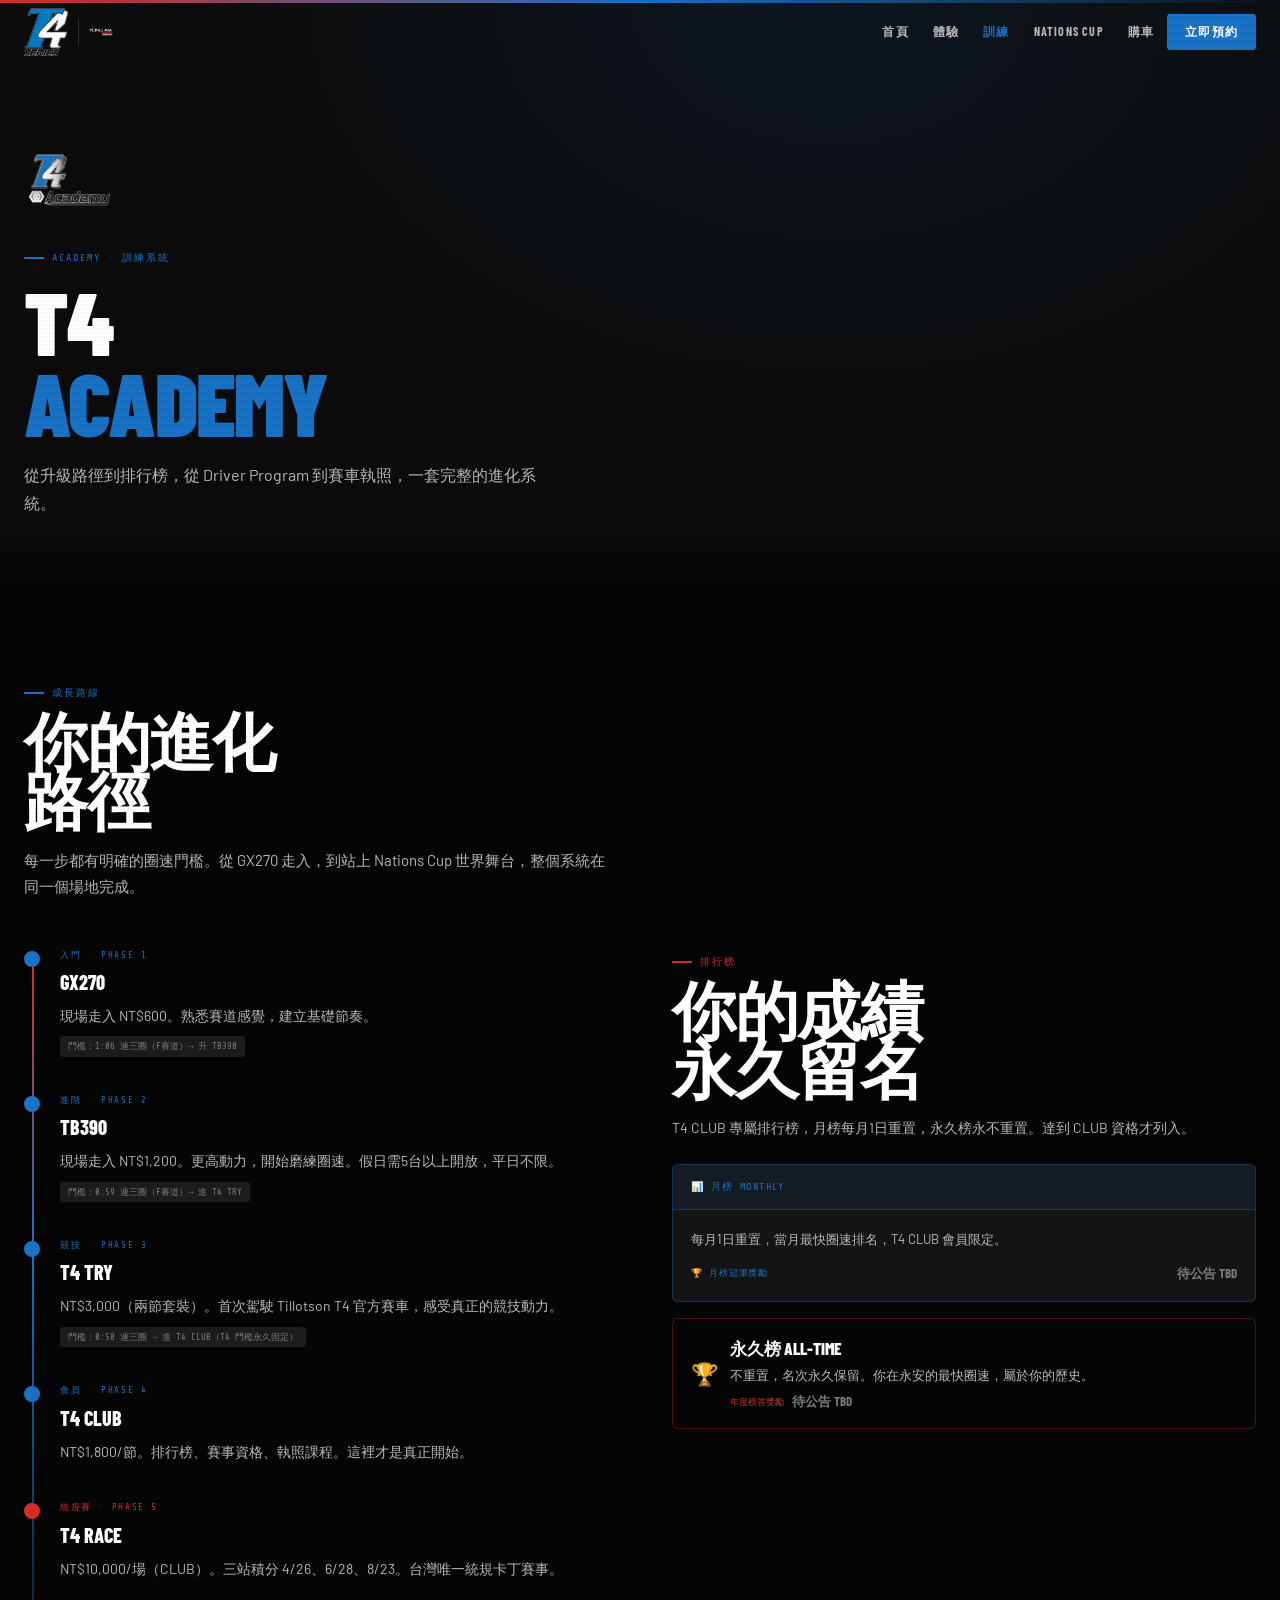
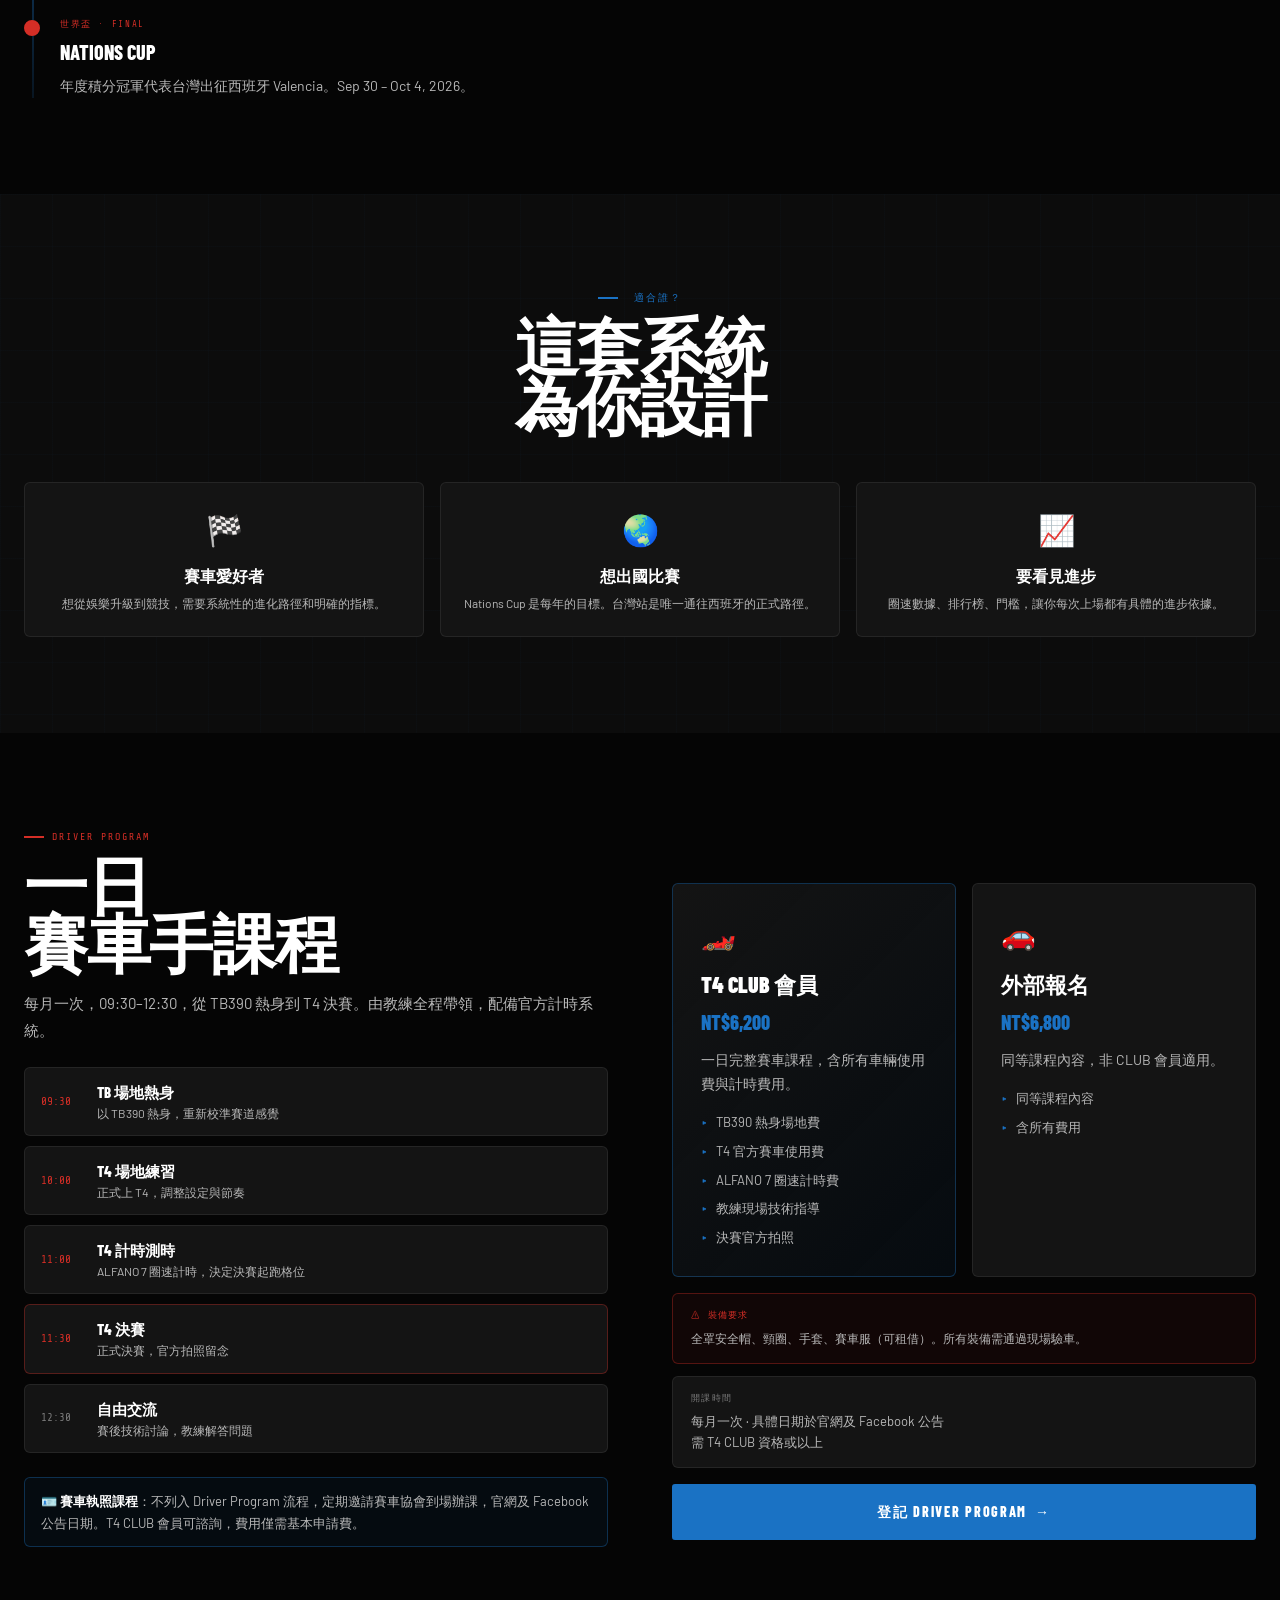
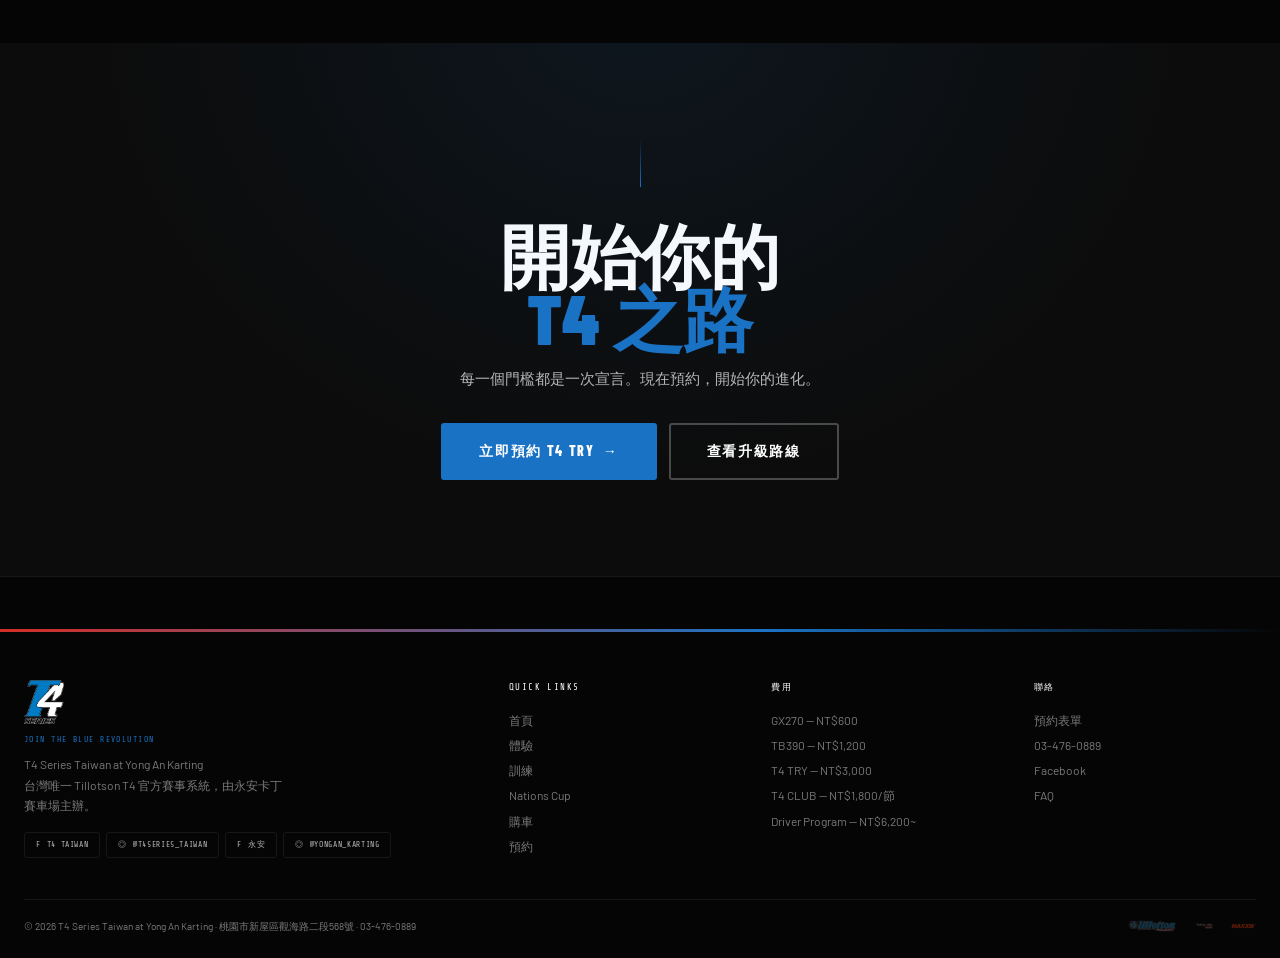
==== commit 8650be5d: "Add files via upload" ====
--- a/academy.html
+++ b/academy.html
@@ -3,10 +3,9 @@
 <head>
 <meta charset="UTF-8"/>
 <meta name="viewport" content="width=device-width,initial-scale=1.0"/>
-<title>è¨ç·´ Academy | T4 Series Taiwan at Yong An Karting</title>
-<meta name="description" content="T4 CLUB ææ¦+æ°¸ä¹-æ¦æè¡ï¼Driver Program ä¸æ¥èª²ç¨ NT$6,200èµ·ãå¾é«é©å°è³½äºï¼ç³»çµ±è¨ç·´ã"/>
-<meta property="og:title" content="è¨ç·´ Academy | T4 Series Taiwan at Yong An Karting"/>
+<title>訓練 Academy | T4 Series Taiwan at Yong An Karting</title>
+<meta name="description" content="T4 CLUB 月榜+永久榜排行，Driver Program 一日課程 NT$6,200起。從體驗到賽事，系統訓練。"/>
+<meta property="og:title" content="訓練 Academy | T4 Series Taiwan at Yong An Karting"/>
 <meta property="og:image" content="https://willysullen.github.io/T4Series-Taiwan/og-image.jpg"/>
 <meta property="og:url" content="https://willysullen.github.io/T4Series-Taiwan/academy.html"/>
 <meta property="og:type" content="website"/>
@@ -23,23 +22,23 @@
       <div class="nav-logo-host"><img src="yongan_logo_inverted_keep_red.png" alt="Yong An"/></div>
     </a>
     <div class="nav-links">
-      <a href="index.html">é¦é </a>
-      <a href="experience.html">é«é©</a>
-      <a href="academy.html">è¨ç·´</a>
+      <a href="index.html">首頁</a>
+      <a href="experience.html">體驗</a>
+      <a href="academy.html">訓練</a>
       <a href="nationscup.html">Nations Cup</a>
-      <a href="ownership.html">è³¼è»</a>
-      <a href="contact.html" class="nav-cta">ç«å³é ç´</a>
-    </div>
-    <button class="nav-hamburger" id="hamburger" aria-label="é¸å®"><span></span><span></span><span></span></button>
+      <a href="ownership.html">購車</a>
+      <a href="contact.html" class="nav-cta">立即預約</a>
+    </div>
+    <button class="nav-hamburger" id="hamburger" aria-label="選單"><span></span><span></span><span></span></button>
   </div>
 </nav>
 <nav class="nav-mobile" id="nav-mobile">
-  <a href="index.html">é¦é  Home</a>
-  <a href="experience.html">é«é© Experience</a>
-  <a href="academy.html">è¨ç·´ Academy</a>
-  <a href="nationscup.html">Nations Cup ð</a>
-  <a href="ownership.html">è³¼è» Ownership</a>
-  <a href="contact.html" style="color:var(--blue)">ç«å³é ç´ â</a>
+  <a href="index.html">首頁 Home</a>
+  <a href="experience.html">體驗 Experience</a>
+  <a href="academy.html">訓練 Academy</a>
+  <a href="nationscup.html">Nations Cup 🌏</a>
+  <a href="ownership.html">購車 Ownership</a>
+  <a href="contact.html" style="color:var(--blue)">立即預約 →</a>
   <div class="nav-mobile-partner">
     <img src="tillotson-logo.png" alt="Tillotson"/>
     <img src="yongan_logo_inverted_keep_red.png" alt="Yong An"/>
@@ -50,10 +49,9 @@
   <div class="page-hero-bg"></div>
   <div class="container">
     <div style="margin-bottom:20px"><img src="t4-academy-logo.png" alt="T4 Academy" style="height:90px;width:auto"/></div>
-    <div class="page-hero-label">Academy Â· è¨ç·´ç³»çµ±</div>
+    <div class="page-hero-label">Academy · 訓練系統</div>
     <h1>T4<br><span class="text-blue">Academy</span></h1>
-    <p>å¾åç´è·¯å¾å°æè¡æ¦ï¼å¾ Driver Program å°è³½è»å·ç-§ï¼ä¸å¥å®æ´çé²åç³»çµ±ã</p>
+    <p>從升級路徑到排行榜，從 Driver Program 到賽車執照，一套完整的進化系統。</p>
   </div>
 </section>
 
@@ -62,90 +60,74 @@
   <div class="container">
     <div class="about-grid">
       <div class="reveal-left">
-        <div class="section-label">æé·è·¯ç·</div>
-        <h2 class="section-title">ä½ çé²å<br>è·¯å¾</h2>
-        <p style="font-size:15px;color:var(--grey-lt);line-height:1.75;margin-bottom:32px">æ¯ä¸æ­¥é½ææç¢ºçåééæª»ãå¾ GX270 èµ°å-¥ï¼å°ç«ä¸ Nations Cup ä¸çèå°ï¼æ´åç³»çµ±å¨åä¸åå ´å°å®æã</p>
+        <div class="section-label">成長路線</div>
+        <h2 class="section-title">你的進化<br>路徑</h2>
+        <p style="font-size:15px;color:var(--grey-lt);line-height:1.75;margin-bottom:32px">每一步都有明確的圈速門檻。從 GX270 走入，到站上 Nations Cup 世界舞台，整個系統在同一個場地完成。</p>
         <div class="timeline">
           <div class="tl-step">
             <div class="tl-dot filled"></div>
-            <div class="tl-phase">å-¥é Â· Phase 1</div>
+            <div class="tl-phase">入門 · Phase 1</div>
             <div class="tl-title">GX270</div>
-            <div class="tl-desc">ç¾å ´èµ°å-¥ NT$600ãçæè³½éæè¦ºï¼å»ºç«åºç¤ç¯å¥ã</div>
-            <span class="tl-note">éæª»ï¼1:06 é£ä¸åï¼Fè³½éï¼â å TB390</span>
+            <div class="tl-desc">現場走入 NT$600。熟悉賽道感覺，建立基礎節奏。</div>
+            <span class="tl-note">門檻：1:06 連三圈（F賽道）→ 升 TB390</span>
           </div>
           <div class="tl-step">
             <div class="tl-dot filled"></div>
-            <div class="tl-phase">é²é Â· Phase 2</div>
+            <div class="tl-phase">進階 · Phase 2</div>
             <div class="tl-title">TB390</div>
-            <div class="tl-desc">ç¾å ´èµ°å-¥ NT$1,200ãæ´é«ååï¼éå§ç£¨ç·´åéãåæ¥é5å°ä»¥ä¸éæ¾ï¼å¹³æ¥ä¸éã</div>
-            <span class="tl-note">éæª»ï¼0:59 é£ä¸åï¼Fè³½éï¼â é² T4 TRY</span>
+            <div class="tl-desc">現場走入 NT$1,200。更高動力，開始磨練圈速。假日需5台以上開放，平日不限。</div>
+            <span class="tl-note">門檻：0:59 連三圈（F賽道）→ 進 T4 TRY</span>
           </div>
           <div class="tl-step">
             <div class="tl-dot filled" style="border-color:var(--blue);background:var(--blue)"></div>
-            <div class="tl-phase" style="color:var(--blue)">ç«¶æ Â· Phase 3</div>
+            <div class="tl-phase" style="color:var(--blue)">競技 · Phase 3</div>
             <div class="tl-title">T4 TRY</div>
-            <div class="tl-desc">NT$3,000ï¼å-©ç¯å¥è£ï¼ãé¦æ¬¡é§é§ Tillotson T4 å®æ¹è³½è»ï¼æåçæ­£çç«¶æååã</div>
-            <span class="tl-note">éæª»ï¼0:50 é£ä¸å â é² T4 CLUBï¼T4 éæª»æ°¸ä¹-åºå®ï¼</span>
+            <div class="tl-desc">NT$3,000（兩節套裝）。首次駕駛 Tillotson T4 官方賽車，感受真正的競技動力。</div>
+            <span class="tl-note">門檻：0:50 連三圈 → 進 T4 CLUB（T4 門檻永久固定）</span>
           </div>
           <div class="tl-step">
             <div class="tl-dot filled" style="border-color:var(--blue);background:var(--blue)"></div>
-            <div class="tl-phase" style="color:var(--blue)">æå¡ Â· Phase 4</div>
+            <div class="tl-phase" style="color:var(--blue)">會員 · Phase 4</div>
             <div class="tl-title">T4 CLUB</div>
-            <div class="tl-desc">NT$1,800/ç¯ãæè¡æ¦ãè³½äºè³æ ¼ãå·ç-§èª²ç¨ãéè£¡ææ¯çæ­£éå§ã</div>
+            <div class="tl-desc">NT$1,800/節。排行榜、賽事資格、執照課程。這裡才是真正開始。</div>
           </div>
           <div class="tl-step">
             <div class="tl-dot filled red"></div>
-            <div class="tl-phase red">çµ±è¦è³½ Â· Phase 5</div>
+            <div class="tl-phase red">統規賽 · Phase 5</div>
             <div class="tl-title">T4 RACE</div>
-            <div class="tl-desc">NT$10,000/å ´ï¼CLUBï¼ãä¸ç«ç©å 4/26ã6/28ã8/23ãå°ç£å¯ä¸çµ±è¦å¡ä¸è³½äºã</div>
+            <div class="tl-desc">NT$10,000/場（CLUB）。三站積分 4/26、6/28、8/23。台灣唯一統規卡丁賽事。</div>
           </div>
           <div class="tl-step">
             <div class="tl-dot red filled"></div>
-            <div class="tl-phase red">ä¸çç Â· Final</div>
+            <div class="tl-phase red">世界盃 · Final</div>
             <div class="tl-title">Nations Cup</div>
-            <div class="tl-desc">å¹´åº¦ç©åå è»ä»£è¡¨å°ç£åºå¾è¥¿ç­ç ValenciaãSep 30 â Oct 4, 2026ã</div>
+            <div class="tl-desc">年度積分冠軍代表台灣出征西班牙 Valencia。Sep 30 – Oct 4, 2026。</div>
           </div>
         </div>
       </div>
       <div class="reveal-right">
-        <div class="section-label red">æè¡æ¦</div>
-        <h2 class="section-title">ä½ çæç¸¾<br>æ°¸ä¹-çå</h2>
-        <p style="font-size:14px;color:var(--grey-lt);line-height:1.75;margin-bottom:24px">T4 CLUB å°å±¬æè¡æ¦ï¼ææ¦æ¯æ1æ¥éç½®ï¼æ°¸ä¹-æ¦æ°¸ä¸éç½®ãéå° CLUB è³æ ¼æåå-¥ã</p>
+        <div class="section-label red">排行榜</div>
+        <h2 class="section-title">你的成績<br>永久留名</h2>
+        <p style="font-size:14px;color:var(--grey-lt);line-height:1.75;margin-bottom:24px">T4 CLUB 專屬排行榜，月榜每月1日重置，永久榜永不重置。達到 CLUB 資格才列入。</p>
         <div style="background:var(--dark-2);border:1px solid var(--bdr-b);border-radius:6px;overflow:hidden;margin-bottom:16px">
-          <div style="padding:14px 18px;background:rgba(26,114,196,.08);border-bottom:1px solid var(--bdr-b);font-family:var(--fm);font-size:10px;letter-spacing:.14em;text-transform:uppercase;color:var(--blue)">ð ææ¦ Monthly</div>
+          <div style="padding:14px 18px;background:rgba(26,114,196,.08);border-bottom:1px solid var(--bdr-b);font-family:var(--fm);font-size:10px;letter-spacing:.14em;text-transform:uppercase;color:var(--blue)">📊 月榜 Monthly</div>
           <div style="padding:18px">
-            <div style="font-size:14px;color:var(--grey-lt);line-height:1.7;margin-bottom:12px">æ¯æ1æ¥éç½®ï¼ç¶ææå¿«åéæåï¼T4 CLUB æå¡éå®ã</div>
+            <div style="font-size:13px;color:var(--grey-lt);line-height:1.7;margin-bottom:12px">每月1日重置，當月最快圈速排名，T4 CLUB 會員限定。</div>
             <div style="display:flex;align-items:center;justify-content:space-between">
-              <span style="font-family:var(--fm);font-size:9px;letter-spacing:.1em;text-transform:uppercase;color:var(--blue)">ð ææ¦å è»çåµ</span>
-              <span style="font-family:var(--fd);font-size:13px;font-weight:700;color:var(--grey)">å¾-å-¬å TBD</span>
+              <span style="font-family:var(--fm);font-size:9px;letter-spacing:.1em;text-transform:uppercase;color:var(--blue)">🏆 月榜冠軍獎勵</span>
+              <span style="font-family:var(--fd);font-size:13px;font-weight:700;color:var(--grey)">待公告 TBD</span>
             </div>
           </div>
         </div>
         <div style="padding:16px 18px;border:1px solid var(--bdr-r);border-radius:6px">
           <div style="display:flex;align-items:center;gap:12px">
-            <div style="font-size:22px">ð</div>
+            <div style="font-size:22px">🏆</div>
             <div>
-              <div style="font-family:var(--fd);font-size:17px;font-weight:800;text-transform:uppercase">æ°¸ä¹-æ¦ All-Time</div>
-              <div style="font-size:14px;color:var(--grey-lt);margin-top:2px">ä¸éç½®ï¼åæ¬¡æ°¸ä¹-ä¿çãä½ å¨æ°¸å®çæå¿«åéï¼å±¬æ¼ä½ çæ­·å²ã</div>
+              <div style="font-family:var(--fd);font-size:17px;font-weight:800;text-transform:uppercase">永久榜 All-Time</div>
+              <div style="font-size:13px;color:var(--grey-lt);margin-top:2px">不重置，名次永久保留。你在永安的最快圈速，屬於你的歷史。</div>
               <div style="margin-top:6px;display:flex;align-items:center;gap:8px">
-                <span style="font-family:var(--fm);font-size:9px;color:var(--red)">å¹´åº¦æ¦é¦çåµ</span>
-                <span style="font-family:var(--fd);font-size:13px;font-weight:700;color:var(--grey)">å¾-å-¬å TBD</span>
+                <span style="font-family:var(--fm);font-size:9px;color:var(--red)">年度榜首獎勵</span>
+                <span style="font-family:var(--fd);font-size:13px;font-weight:700;color:var(--grey)">待公告 TBD</span>
               </div>
             </div>
           </div>
@@ -159,15 +141,13 @@
 <section class="section tech-bg" style="background:var(--dark)">
   <div class="container">
     <div class="reveal" style="text-align:center;margin-bottom:40px">
-      <div class="section-label" style="justify-content:center"><span></span>é©åèª°ï¼</div>
-      <h2 class="section-title">éå¥ç³»çµ±<br>çºä½ è¨­è¨</h2>
+      <div class="section-label" style="justify-content:center"><span></span>適合誰？</div>
+      <h2 class="section-title">這套系統<br>為你設計</h2>
     </div>
     <div class="who-grid reveal">
-      <div class="who-card"><div class="who-icon">ð</div><div class="who-title">è³½è»æå¥½è-</div><div class="who-text">æ³å¾å¨æ¨åç´å°ç«¶æï¼éè¦ç³»çµ±æ§çé²åè·¯å¾åæç¢ºçææ¨ã</div></div>
-      <div class="who-card"><div class="who-icon">ð</div><div class="who-title">æ³åºåæ¯è³½</div><div class="who-text">Nations Cup æ¯æ¯å¹´çç®æ¨ãå°ç£ç«æ¯å¯ä¸éå¾è¥¿ç­ççæ­£å¼è·¯å¾ã</div></div>
-      <div class="who-card"><div class="who-icon">ð</div><div class="who-title">è¦çè¦é²æ­¥</div><div class="who-text">åéæ¸æãæè¡æ¦ãéæª»ï¼è®ä½ æ¯æ¬¡ä¸å ´é½æå-·é«çé²æ­¥ä¾æã</div></div>
+      <div class="who-card"><div class="who-icon">🏁</div><div class="who-title">賽車愛好者</div><div class="who-text">想從娛樂升級到競技，需要系統性的進化路徑和明確的指標。</div></div>
+      <div class="who-card"><div class="who-icon">🌏</div><div class="who-title">想出國比賽</div><div class="who-text">Nations Cup 是每年的目標。台灣站是唯一通往西班牙的正式路徑。</div></div>
+      <div class="who-card"><div class="who-icon">📈</div><div class="who-title">要看見進步</div><div class="who-text">圈速數據、排行榜、門檻，讓你每次上場都有具體的進步依據。</div></div>
     </div>
   </div>
 </section>
@@ -178,83 +158,69 @@
     <div class="about-grid">
       <div class="reveal-left">
         <div class="section-label red">Driver Program</div>
-        <h2 class="section-title">ä¸æ¥<br>è³½è»æèª²ç¨</h2>
-        <p style="font-size:15px;color:var(--grey-lt);line-height:1.75;margin-bottom:24px">æ¯æä¸æ¬¡ï¼09:30â12:30ï¼å¾ TB390 ç±èº«å° T4 æ±ºè³½ãç±æç·´å-¨ç¨å¸¶é ï¼é-åå®æ¹è¨æç³»çµ±ã</p>
+        <h2 class="section-title">一日<br>賽車手課程</h2>
+        <p style="font-size:15px;color:var(--grey-lt);line-height:1.75;margin-bottom:24px">每月一次，09:30–12:30，從 TB390 熱身到 T4 決賽。由教練全程帶領，配備官方計時系統。</p>
         <div style="display:flex;flex-direction:column;gap:10px;margin-bottom:24px">
           <div style="display:flex;align-items:center;gap:12px;padding:12px 16px;background:var(--dark-2);border:1px solid var(--bdr);border-radius:6px">
             <div style="font-family:var(--fm);font-size:11px;color:var(--red);width:44px;flex-shrink:0">09:30</div>
-            <div><div style="font-family:var(--fd);font-size:15px;font-weight:800;text-transform:uppercase">TB å ´å°ç±èº«</div><div class="sched-desc">ä»¥ TB390 ç±èº«ï¼éæ°æ ¡æºè³½éæè¦º</div></div>
+            <div><div style="font-family:var(--fd);font-size:15px;font-weight:800;text-transform:uppercase">TB 場地熱身</div><div style="font-size:12px;color:var(--grey-lt)">以 TB390 熱身，重新校準賽道感覺</div></div>
           </div>
           <div style="display:flex;align-items:center;gap:12px;padding:12px 16px;background:var(--dark-2);border:1px solid var(--bdr);border-radius:6px">
             <div style="font-family:var(--fm);font-size:11px;color:var(--red);width:44px;flex-shrink:0">10:00</div>
-            <div><div style="font-family:var(--fd);font-size:15px;font-weight:800;text-transform:uppercase">T4 å ´å°ç·´ç¿</div><div class="sched-desc">æ­£å¼ä¸ T4ï¼èª¿æ´è¨­å®èç¯å¥</div></div>
+            <div><div style="font-family:var(--fd);font-size:15px;font-weight:800;text-transform:uppercase">T4 場地練習</div><div style="font-size:12px;color:var(--grey-lt)">正式上 T4，調整設定與節奏</div></div>
           </div>
           <div style="display:flex;align-items:center;gap:12px;padding:12px 16px;background:var(--dark-2);border:1px solid var(--bdr);border-radius:6px">
             <div style="font-family:var(--fm);font-size:11px;color:var(--red);width:44px;flex-shrink:0">11:00</div>
-            <div><div style="font-family:var(--fd);font-size:15px;font-weight:800;text-transform:uppercase">T4 è¨ææ¸¬æ</div><div class="sched-desc">ALFANO 7 åéè¨æï¼æ±ºå®æ±ºè³½èµ·è·æ ¼ä½</div></div>
+            <div><div style="font-family:var(--fd);font-size:15px;font-weight:800;text-transform:uppercase">T4 計時測時</div><div style="font-size:12px;color:var(--grey-lt)">ALFANO 7 圈速計時，決定決賽起跑格位</div></div>
           </div>
           <div style="display:flex;align-items:center;gap:12px;padding:12px 16px;background:var(--dark-2);border:1px solid var(--bdr-r);border-radius:6px">
             <div style="font-family:var(--fm);font-size:11px;color:var(--red);width:44px;flex-shrink:0">11:30</div>
-            <div><div style="font-family:var(--fd);font-size:15px;font-weight:800;text-transform:uppercase">T4 æ±ºè³½</div><div class="sched-desc">æ­£å¼æ±ºè³½ï¼å®æ¹æç-§çå¿µ</div></div>
+            <div><div style="font-family:var(--fd);font-size:15px;font-weight:800;text-transform:uppercase">T4 決賽</div><div style="font-size:12px;color:var(--grey-lt)">正式決賽，官方拍照留念</div></div>
           </div>
           <div style="display:flex;align-items:center;gap:12px;padding:12px 16px;background:var(--dark-2);border:1px solid var(--bdr);border-radius:6px">
             <div style="font-family:var(--fm);font-size:11px;color:var(--grey);width:44px;flex-shrink:0">12:30</div>
-            <div><div style="font-family:var(--fd);font-size:15px;font-weight:800;text-transform:uppercase">èªç±äº¤æµ</div><div class="sched-desc">è³½å¾æè¡è¨è«ï¼æç·´è§£ç­åé¡</div></div>
-          </div>
-        </div>
-        <div style="padding:12px 16px;background:rgba(26,114,196,.06);border:1px solid var(--bdr-b);border-radius:6px;font-size:14px;color:var(--grey-lt);line-height:1.7">
-          ðªª <strong style="color:var(--white)">è³½è»å·ç-§èª²ç¨</strong>ï¼ä¸åå-¥ Driver Program æµç¨ï¼å®æéè«è³½è»åæå°å ´è¾¦èª²ï¼å®ç¶²å Facebook å-¬åæ¥æãT4 CLUB æå¡å¯è«®è©¢ï¼è²»ç¨å-éåºæ¬ç³è«è²»ã
+            <div><div style="font-family:var(--fd);font-size:15px;font-weight:800;text-transform:uppercase">自由交流</div><div style="font-size:12px;color:var(--grey-lt)">賽後技術討論，教練解答問題</div></div>
+          </div>
+        </div>
+        <div style="padding:12px 16px;background:rgba(26,114,196,.06);border:1px solid var(--bdr-b);border-radius:6px;font-size:13px;color:var(--grey-lt);line-height:1.7">
+          🪪 <strong style="color:var(--white)">賽車執照課程</strong>：不列入 Driver Program 流程，定期邀請賽車協會到場辦課，官網及 Facebook 公告日期。T4 CLUB 會員可諮詢，費用僅需基本申請費。
         </div>
       </div>
       <div class="reveal-right">
         <div class="program-cards">
           <div class="program-card primary">
-            <div class="program-icon">ðï¸</div>
-            <div class="program-title">T4 CLUB æå¡</div>
+            <div class="program-icon">🏎️</div>
+            <div class="program-title">T4 CLUB 會員</div>
             <div class="program-price">NT$6,200</div>
-            <div class="program-desc">ä¸æ¥å®æ´è³½è»èª²ç¨ï¼å«ææè»è¼ä½¿ç¨è²»èè¨æè²»ç¨ã</div>
+            <div class="program-desc">一日完整賽車課程，含所有車輛使用費與計時費用。</div>
             <ul class="program-list">
-              <li>TB390 ç±èº«å ´å°è²»</li>
-              <li>T4 å®æ¹è³½è»ä½¿ç¨è²»</li>
-              <li>ALFANO 7 åéè¨æè²»</li>
-              <li>æç·´ç¾å ´æè¡æå°</li>
-              <li>æ±ºè³½å®æ¹æç-§</li>
+              <li>TB390 熱身場地費</li>
+              <li>T4 官方賽車使用費</li>
+              <li>ALFANO 7 圈速計時費</li>
+              <li>教練現場技術指導</li>
+              <li>決賽官方拍照</li>
             </ul>
           </div>
           <div class="program-card">
-            <div class="program-icon">ð</div>
-            <div class="program-title">å¤é¨å ±å</div>
+            <div class="program-icon">🚗</div>
+            <div class="program-title">外部報名</div>
             <div class="program-price">NT$6,800</div>
-            <div class="program-desc">åç­èª²ç¨å-§å®¹ï¼é CLUB æå¡é©ç¨ã</div>
+            <div class="program-desc">同等課程內容，非 CLUB 會員適用。</div>
             <ul class="program-list">
-              <li>åç­èª²ç¨å-§å®¹</li>
-              <li>å«ææè²»ç¨</li>
+              <li>同等課程內容</li>
+              <li>含所有費用</li>
             </ul>
           </div>
         </div>
         <div style="margin-top:16px;padding:14px 18px;background:rgba(212,46,38,.06);border:1px solid var(--bdr-r);border-radius:6px">
-          <div style="font-family:var(--fm);font-size:9px;letter-spacing:.14em;text-transform:uppercase;color:var(--red);margin-bottom:6px">â  è£åè¦æ±</div>
-          <div style="font-size:14px;color:var(--grey-lt);line-height:1.7">å-¨ç½©å®å-¨å¸½ãé ¸åãæå¥ãè³½è»æï¼å¯ç§åï¼ãææè£åéééç¾å ´é©è»ã</div>
+          <div style="font-family:var(--fm);font-size:9px;letter-spacing:.14em;text-transform:uppercase;color:var(--red);margin-bottom:6px">⚠ 裝備要求</div>
+          <div style="font-size:12px;color:var(--grey-lt);line-height:1.7">全罩安全帽、頸圈、手套、賽車服（可租借）。所有裝備需通過現場驗車。</div>
         </div>
         <div style="margin-top:12px;padding:14px 18px;background:var(--dark-2);border:1px solid var(--bdr);border-radius:6px">
-          <div style="font-family:var(--fm);font-size:9px;letter-spacing:.14em;text-transform:uppercase;color:var(--grey);margin-bottom:6px">éèª²æé</div>
-          <div style="font-size:14px;color:var(--grey-lt)">æ¯æä¸æ¬¡ Â· å-·é«æ¥ææ¼å®ç¶²å Facebook å-¬å<br>é T4 CLUB è³æ ¼æä»¥ä¸</div>
-        </div>
-        <a href="https://forms.gle/rHUpG8XHZ5UAVDtY7" target="_blank" rel="noopener" class="btn btn-primary btn-lg btn-arrow" style="margin-top:16px;width:100%;justify-content:center">ç»è¨ Driver Program</a>
+          <div style="font-family:var(--fm);font-size:9px;letter-spacing:.14em;text-transform:uppercase;color:var(--grey);margin-bottom:6px">開課時間</div>
+          <div style="font-size:13px;color:var(--grey-lt)">每月一次 · 具體日期於官網及 Facebook 公告<br>需 T4 CLUB 資格或以上</div>
+        </div>
+        <a href="https://forms.gle/rHUpG8XHZ5UAVDtY7" target="_blank" rel="noopener" class="btn btn-primary btn-lg btn-arrow" style="margin-top:16px;width:100%;justify-content:center">登記 Driver Program</a>
       </div>
     </div>
   </div>
@@ -264,11 +230,11 @@
   <div class="container">
     <div class="final-cta-top"></div>
     <div class="reveal">
-      <h2>éå§ä½ ç<br><span class="text-blue">T4 ä¹è·¯</span></h2>
-      <p>æ¯ä¸åéæª»é½æ¯ä¸æ¬¡å®£è¨ãç¾å¨é ç´ï¼éå§ä½ çé²åã</p>
+      <h2>開始你的<br><span class="text-blue">T4 之路</span></h2>
+      <p>每一個門檻都是一次宣言。現在預約，開始你的進化。</p>
       <div class="final-cta-btns">
-        <a href="https://forms.gle/rHUpG8XHZ5UAVDtY7" target="_blank" rel="noopener" class="btn btn-primary btn-lg btn-arrow">ç«å³é ç´ T4 TRY</a>
-        <a href="index.html#ladder" class="btn btn-outline btn-lg">æ¥çåç´è·¯ç·</a>
+        <a href="https://forms.gle/rHUpG8XHZ5UAVDtY7" target="_blank" rel="noopener" class="btn btn-primary btn-lg btn-arrow">立即預約 T4 TRY</a>
+        <a href="index.html#ladder" class="btn btn-outline btn-lg">查看升級路線</a>
       </div>
     </div>
   </div>
@@ -280,38 +246,38 @@
       <div class="footer-brand">
         <img src="t4-logo.png" alt="T4 Series"/>
         <div class="footer-slogan">JOIN THE BLUE REVOLUTION</div>
-        <p>T4 Series Taiwan at Yong An Karting<br>å°ç£å¯ä¸ Tillotson T4 å®æ¹è³½äºç³»çµ±ï¼ç±æ°¸å®å¡ä¸è³½è»å ´ä¸»è¾¦ã</p>
+        <p>T4 Series Taiwan at Yong An Karting<br>台灣唯一 Tillotson T4 官方賽事系統，由永安卡丁賽車場主辦。</p>
         <div class="footer-socials">
           <a href="https://www.facebook.com/profile.php?id=61577334663302" class="social-btn" target="_blank" rel="noopener"><span>f</span> T4 Taiwan</a>
-          <a href="https://www.instagram.com/t4series_taiwan/" class="social-btn" target="_blank" rel="noopener"><span>â</span> @t4series_taiwan</a>
-          <a href="https://www.facebook.com/Taoyuan.Yongan.Kart/" class="social-btn red" target="_blank" rel="noopener"><span>f</span> æ°¸å®</a>
-          <a href="https://www.instagram.com/yongan_karting/" class="social-btn red" target="_blank" rel="noopener"><span>â</span> @yongan_karting</a>
+          <a href="https://www.instagram.com/t4series_taiwan/" class="social-btn" target="_blank" rel="noopener"><span>◎</span> @t4series_taiwan</a>
+          <a href="https://www.facebook.com/Taoyuan.Yongan.Kart/" class="social-btn red" target="_blank" rel="noopener"><span>f</span> 永安</a>
+          <a href="https://www.instagram.com/yongan_karting/" class="social-btn red" target="_blank" rel="noopener"><span>◎</span> @yongan_karting</a>
         </div>
       </div>
       <div class="footer-col">
         <div class="footer-col-title">Quick Links</div>
-        <a href="index.html">é¦é </a><a href="experience.html">é«é©</a>
-        <a href="academy.html">è¨ç·´</a><a href="nationscup.html">Nations Cup</a>
-        <a href="ownership.html">è³¼è»</a><a href="contact.html">é ç´</a>
+        <a href="index.html">首頁</a><a href="experience.html">體驗</a>
+        <a href="academy.html">訓練</a><a href="nationscup.html">Nations Cup</a>
+        <a href="ownership.html">購車</a><a href="contact.html">預約</a>
       </div>
       <div class="footer-col">
-        <div class="footer-col-title">è²»ç¨</div>
-        <a href="index.html#pricing">GX270 â NT$600</a>
-        <a href="index.html#pricing">TB390 â NT$1,200</a>
-        <a href="contact.html">T4 TRY â NT$3,000</a>
-        <a href="contact.html">T4 CLUB â NT$1,800/ç¯</a>
-        <a href="academy.html">Driver Program â NT$6,200~</a>
+        <div class="footer-col-title">費用</div>
+        <a href="index.html#pricing">GX270 — NT$600</a>
+        <a href="index.html#pricing">TB390 — NT$1,200</a>
+        <a href="contact.html">T4 TRY — NT$3,000</a>
+        <a href="contact.html">T4 CLUB — NT$1,800/節</a>
+        <a href="academy.html">Driver Program — NT$6,200~</a>
       </div>
       <div class="footer-col">
-        <div class="footer-col-title">è¯çµ¡</div>
-        <a href="contact.html">é ç´è¡¨å®</a>
+        <div class="footer-col-title">聯絡</div>
+        <a href="contact.html">預約表單</a>
         <a href="tel:034760889">03-476-0889</a>
         <a href="https://www.facebook.com/Taoyuan.Yongan.Kart/" target="_blank">Facebook</a>
         <a href="contact.html#faq">FAQ</a>
       </div>
     </div>
     <div class="footer-bottom">
-      <div class="footer-copy">Â© 2026 T4 Series Taiwan at Yong An Karting Â· æ¡åå¸æ°å±åè§æµ·è·¯äºæ®µ568è Â· 03-476-0889</div>
+      <div class="footer-copy">© 2026 T4 Series Taiwan at Yong An Karting · 桃園市新屋區觀海路二段568號 · 03-476-0889</div>
       <div class="footer-partner-logos">
         <a href="https://tillotson.ie/t4-series/" target="_blank" rel="noopener"><img src="tillotson-logo.png" alt="Tillotson"/></a>
         <img src="yongan_logo_inverted_keep_red.png" alt="Yong An"/>
@@ -322,4 +288,4 @@
 </footer>
 <script src="script.js"></script>
 </body>
-</html>
+</html>
--- a/style.css
+++ b/style.css
@@ -1,7 +1,7 @@
-/* T4 Series Taiwan â style.css CLEAN REBUILD */
+/* T4 Series Taiwan — style.css CLEAN REBUILD */
 @import url('https://fonts.googleapis.com/css2?family=Barlow+Condensed:wght@300;400;600;700;800;900&family=Barlow:wght@300;400;500;600;700&family=Share+Tech+Mono&display=swap');
 
-/* ââ Variables ââ */
+/* ── Variables ── */
 :root {
   --black:   #050505;
   --dark:    #0c0c0c;
@@ -28,7 +28,7 @@
   --navh:    64px;
 }
 
-/* ââ Reset ââ */
+/* ── Reset ── */
 *, *::before, *::after { box-sizing: border-box; margin: 0; padding: 0; }
 html { overflow-x: hidden; scroll-behavior: smooth; }
 body { overflow-x: hidden; max-width: 100vw; background: var(--black); color: var(--white); font-family: var(--fb); line-height: 1.6; -webkit-font-smoothing: antialiased; }
@@ -38,16 +38,16 @@
 button { cursor: pointer; border: none; background: none; font-family: inherit; }
 input, select, textarea { font-family: inherit; }
 
-/* ââ Scanline ââ */
+/* ── Scanline ── */
 body::before { content: ''; position: fixed; inset: 0; background: repeating-linear-gradient(0deg,transparent,transparent 2px,rgba(0,0,0,.025) 2px,rgba(0,0,0,.025) 4px); pointer-events: none; z-index: 9999; }
 
-/* ââ Utils ââ */
+/* ── Utils ── */
 .container { max-width: var(--maxw); margin: 0 auto; padding: 0 24px; }
 .section    { padding: 96px 0; }
 .text-blue  { color: var(--blue); }
 .text-red   { color: var(--red); }
 
-/* ââ Reveal animations ââ */
+/* ── Reveal animations ── */
 .reveal       { opacity: 0; transform: translateY(24px); transition: opacity .7s var(--ease), transform .7s var(--ease); }
 .reveal.visible { opacity: 1; transform: none; }
 .reveal-left  { opacity: 0; transform: translateX(-32px); transition: opacity .7s var(--ease), transform .7s var(--ease); }
@@ -55,9 +55,9 @@
 .reveal-right { opacity: 0; transform: translateX(32px); transition: opacity .7s var(--ease), transform .7s var(--ease); }
 .reveal-right.visible { opacity: 1; transform: none; }
 
-/* ââââââââââââââââââââââââââââââââââââââ
+/* ══════════════════════════════════════
    NAVIGATION
-ââââââââââââââââââââââââââââââââââââââ */
+══════════════════════════════════════ */
 .navbar { position: fixed; top: 0; left: 0; right: 0; height: var(--navh); z-index: 1000; transition: background var(--t), box-shadow var(--t); }
 .navbar.scrolled { background: rgba(5,5,5,.95); backdrop-filter: blur(20px); border-bottom: 1px solid var(--bdr); }
 .nav-inner { display: flex; align-items: center; justify-content: space-between; height: var(--navh); gap: 12px; }
@@ -84,9 +84,9 @@
 .nav-mobile-partner { display: flex; align-items: center; gap: 16px; padding-top: 14px; margin-top: 6px; border-top: 1px solid var(--bdr); }
 .nav-mobile-partner img { height: 22px; width: auto; filter: brightness(.55); }
 
-/* ââââââââââââââââââââââââââââââââââââââ
+/* ══════════════════════════════════════
    BUTTONS
-ââââââââââââââââââââââââââââââââââââââ */
+══════════════════════════════════════ */
 .btn { display: inline-flex; align-items: center; gap: 8px; font-family: var(--fd); font-size: 13px; font-weight: 800; letter-spacing: .12em; text-transform: uppercase; padding: 12px 26px; border-radius: 3px; transition: all var(--t); white-space: nowrap; cursor: pointer; flex-shrink: 0; }
 .btn-primary { background: var(--blue); color: var(--white); border: 2px solid var(--blue); }
 .btn-primary:hover { background: var(--blue-lt); border-color: var(--blue-lt); transform: translateY(-2px); box-shadow: 0 8px 24px rgba(26,114,196,.4); }
@@ -95,46 +95,34 @@
 .btn-outline { background: transparent; color: var(--white); border: 2px solid rgba(255,255,255,.25); }
 .btn-outline:hover { border-color: var(--white); background: rgba(255,255,255,.05); transform: translateY(-2px); }
 .btn-lg { padding: 15px 36px; font-size: 14px; }
-.btn-arrow::after { content: 'â'; transition: transform var(--t); }
+.btn-arrow::after { content: '→'; transition: transform var(--t); }
 .btn-arrow:hover::after { transform: translateX(5px); }
 
-/* ââââââââââââââââââââââââââââââââââââââ
+/* ══════════════════════════════════════
    PAGE HERO (inner pages)
-ââââââââââââââââââââââââââââââââââââââ */
+══════════════════════════════════════ */
 .page-hero { padding: 140px 0 72px; background: var(--dark); position: relative; overflow: hidden; }
 .page-hero::before { content: ''; position: absolute; top: 0; left: 0; right: 0; height: 3px; background: linear-gradient(90deg,var(--red),var(--blue),transparent); }
 .page-hero::after { content: ''; position: absolute; bottom: -1px; left: 0; right: 0; height: 60px; background: linear-gradient(to bottom,transparent,var(--black)); pointer-events: none; }
 .page-hero-bg { position: absolute; inset: 0; background: radial-gradient(ellipse at 65% 0%,rgba(26,114,196,.1),transparent 55%); }
-.page-hero-label { font-family: var(--fm); font-size: 11px; letter-spacing: .2em; text-transform: uppercase; color: var(--blue); margin-bottom: 14px; display: flex; align-items: center; gap: 8px; }
+.page-hero-label { font-family: var(--fm); font-size: 10px; letter-spacing: .2em; text-transform: uppercase; color: var(--blue); margin-bottom: 14px; display: flex; align-items: center; gap: 8px; }
 .page-hero-label::before { content: ''; display: block; width: 20px; height: 2px; background: var(--blue); }
 .page-hero h1 { font-family: var(--fd); font-size: clamp(44px,7vw,96px); font-weight: 900; line-height: .9; letter-spacing: -.02em; text-transform: uppercase; margin-bottom: 20px; }
 .page-hero p { font-size: 16px; color: var(--grey-lt); max-width: 520px; line-height: 1.75; }
 
-/* ââââââââââââââââââââââââââââââââââââââ
+/* ══════════════════════════════════════
    SECTION LABELS
-ââââââââââââââââââââââââââââââââââââââ */
-.section-label { font-family: var(--fm); font-size: 11px; letter-spacing: .2em; text-transform: uppercase; color: var(--blue); margin-bottom: 10px; display: flex; align-items: center; gap: 8px; }
+══════════════════════════════════════ */
+.section-label { font-family: var(--fm); font-size: 10px; letter-spacing: .2em; text-transform: uppercase; color: var(--blue); margin-bottom: 10px; display: flex; align-items: center; gap: 8px; }
 .section-label::before { content: ''; display: block; width: 20px; height: 2px; background: var(--blue); flex-shrink: 0; }
 .section-label.red { color: var(--red); }
 .section-label.red::before { background: var(--red); }
 .section-title { font-family: var(--fd); font-size: clamp(34px,5vw,68px); font-weight: 900; line-height: .92; letter-spacing: -.02em; text-transform: uppercase; margin-bottom: 18px; }
 .section-subtitle { font-size: 15px; color: var(--grey-lt); max-width: 520px; line-height: 1.75; }
-/* ââââââââââââââââââââââââââââââââââââââ UTILITY TYPOGRAPHY â Extracted from index.html inline styles ââââââââââââââââââââââââââââââââââââââ */
-.body-text { font-size: 16px; line-height: 1.75; color: var(--grey-lt); }
-.body-note { font-size: 9px; color: var(--grey); }
-.meta-label { font-family: var(--fm); font-size: 10px; letter-spacing: .1em; text-transform: uppercase; color: var(--grey-lt); line-height: 1.5; }
-.info-box-blue { padding: 10px 12px; background: rgba(26,114,196,.06); border-left: 3px solid var(--blue); border-radius: 0 4px 4px 0; font-size: 12px; color: var(--grey-lt); line-height: 1.65; }
-.body-md       { font-size: 14px; line-height: 1.8; color: var(--off); }
-.step-desc       { font-size: 14px; line-height: 1.8; color: var(--grey-lt); }
-.stat-desc       { font-size: 13px; line-height: 1.7; color: var(--grey-lt); }
-.option-note       { font-size: 12px; line-height: 1.65; color: var(--grey-lt); }
-.info-box-dark       { background: rgba(255,255,255,0.03); border: 1px solid rgba(255,255,255,0.07); border-radius: 6px; padding: 16px 20px; }
-
-
-
-/* ââââââââââââââââââââââââââââââââââââââ
+
+/* ══════════════════════════════════════
    HERO
-ââââââââââââââââââââââââââââââââââââââ */
+══════════════════════════════════════ */
 .hero { position: relative; height: 100vh; min-height: 640px; overflow: hidden; display: flex; align-items: center; }
 .hero-video-wrap { position: absolute; inset: 0; z-index: 0; background: #000; }
 .hero-video-wrap iframe { position: absolute; top: 50%; left: 50%; transform: translate(-50%,-50%); width: 177.78vh; height: 100vh; min-width: 100%; min-height: 56.25vw; pointer-events: none; border: none; }
@@ -151,7 +139,7 @@
 .hero-sub { font-size: 15px; color: var(--grey-lt); margin-bottom: 30px; max-width: 420px; line-height: 1.75; animation: fadeUp .8s var(--ease) .65s both; }
 .hero-cta { display: flex; gap: 12px; flex-wrap: wrap; animation: fadeUp .8s var(--ease) .8s both; }
 .hero-host { position: absolute; bottom: 32px; right: 28px; z-index: 2; display: flex; align-items: center; gap: 10px; animation: fadeIn 1s ease 1.4s both; }
-.hero-host-label { font-family: var(--fm); font-size: 10px; letter-spacing: .16em; text-transform: uppercase; color: var(--grey); writing-mode: vertical-rl; }
+.hero-host-label { font-family: var(--fm); font-size: 8px; letter-spacing: .16em; text-transform: uppercase; color: var(--grey); writing-mode: vertical-rl; }
 .hero-host-logo img { height: 40px; width: auto; filter: brightness(.7); transition: filter var(--t); }
 .hero-host-logo img:hover { filter: brightness(1); }
 .hero-scroll { position: absolute; bottom: 32px; left: 50%; transform: translateX(-50%); z-index: 2; display: flex; flex-direction: column; align-items: center; gap: 6px; animation: fadeIn 1s ease 1.6s both; }
@@ -162,9 +150,9 @@
 @keyframes fadeUp { from{opacity:0;transform:translateY(22px);}to{opacity:1;transform:none;} }
 @keyframes fadeIn { from{opacity:0;}to{opacity:1;} }
 
-/* ââââââââââââââââââââââââââââââââââââââ
+/* ══════════════════════════════════════
    MARQUEE
-ââââââââââââââââââââââââââââââââââââââ */
+══════════════════════════════════════ */
 .marquee-band { overflow: hidden; border-top: 1px solid var(--bdr-r); border-bottom: 1px solid var(--bdr-b); background: var(--dark-2); }
 .marquee-track { display: flex; animation: marquee 24s linear infinite; white-space: nowrap; }
 .marquee-item { display: flex; align-items: center; gap: 16px; padding: 12px 28px; font-family: var(--fd); font-size: 12px; font-weight: 700; letter-spacing: .16em; text-transform: uppercase; color: var(--grey-lt); flex-shrink: 0; }
@@ -172,13 +160,13 @@
 .marquee-dot.red { background: var(--red); }
 @keyframes marquee { 0%{transform:translateX(0);}100%{transform:translateX(-50%);} }
 
-/* ââââââââââââââââââââââââââââââââââââââ
+/* ══════════════════════════════════════
    HOST BAND
-ââââââââââââââââââââââââââââââââââââââ */
+══════════════════════════════════════ */
 .host-band { background: linear-gradient(90deg,var(--dark-2),rgba(212,46,38,.07),var(--dark-2)); border-top: 1px solid var(--bdr-r); border-bottom: 1px solid rgba(212,46,38,.12); padding: 24px 0; }
 .host-band-inner { display: flex; align-items: center; justify-content: space-between; gap: 16px; flex-wrap: wrap; }
 .host-band-left { display: flex; align-items: center; gap: 16px; flex-wrap: wrap; }
-.host-band-tag { font-family: var(--fm); font-size: 11px; letter-spacing: .2em; text-transform: uppercase; color: var(--red); padding: 3px 8px; border: 1px solid var(--bdr-r); border-radius: 2px; }
+.host-band-tag { font-family: var(--fm); font-size: 8px; letter-spacing: .2em; text-transform: uppercase; color: var(--red); padding: 3px 8px; border: 1px solid var(--bdr-r); border-radius: 2px; }
 .host-band-logo img { height: 44px; width: auto; }
 .host-band-info-name { font-family: var(--fd); font-size: 20px; font-weight: 900; text-transform: uppercase; }
 .host-band-info-sub { font-family: var(--fm); font-size: 10px; color: var(--grey-lt); }
@@ -188,9 +176,9 @@
 .host-badge-icon { font-size: 14px; }
 .host-badge-text { font-family: var(--fm); font-size: 8px; letter-spacing: .08em; text-transform: uppercase; color: var(--grey-lt); line-height: 1.4; }
 
-/* ââââââââââââââââââââââââââââââââââââââ
+/* ══════════════════════════════════════
    ABOUT
-ââââââââââââââââââââââââââââââââââââââ */
+══════════════════════════════════════ */
 .about-grid { display: grid; grid-template-columns: 1fr 1fr; gap: 64px; align-items: center; }
 .about-stats { display: grid; grid-template-columns: repeat(3,1fr); gap: 16px; margin-top: 36px; padding-top: 28px; border-top: 1px solid var(--bdr); }
 .stat-num { font-family: var(--fd); font-size: 44px; font-weight: 900; color: var(--blue); line-height: 1; }
@@ -199,10 +187,10 @@
 .track-frame img { width: 100%; height: auto; }
 .track-overlay { position: absolute; inset: 0; background: linear-gradient(135deg,rgba(26,114,196,.06),rgba(212,46,38,.04)); pointer-events: none; }
 
-/* ââââââââââââââââââââââââââââââââââââââ
+/* ══════════════════════════════════════
    LADDER (upgrade path)
    Cards in a responsive grid
-ââââââââââââââââââââââââââââââââââââââ */
+══════════════════════════════════════ */
 .ladder-section { background: var(--dark); position: relative; overflow: hidden; }
 .ladder-header { text-align: center; margin-bottom: 56px; }
 .ladder-header .section-label { justify-content: center; }
@@ -228,7 +216,7 @@
 .ladder-card:hover { border-color: var(--bdr-b); transform: translateY(-3px); }
 .ladder-card.featured { border-color: var(--blue); background: linear-gradient(135deg,rgba(26,114,196,.1),var(--dark-2)); }
 .ladder-card.champion { border-color: var(--red); background: linear-gradient(135deg,rgba(212,46,38,.08),var(--dark-2)); }
-.ladder-card-tag { font-family: var(--fm); font-size: 10px; letter-spacing: .18em; text-transform: uppercase; color: var(--grey); margin-bottom: 8px; }
+.ladder-card-tag { font-family: var(--fm); font-size: 8px; letter-spacing: .18em; text-transform: uppercase; color: var(--grey); margin-bottom: 8px; }
 .ladder-card-name { font-family: var(--fd); font-size: 32px; font-weight: 900; text-transform: uppercase; margin-bottom: 4px; }
 .ladder-card-price { font-family: var(--fd); font-size: 22px; font-weight: 900; color: var(--blue); margin-bottom: 4px; }
 .champion .ladder-card-price { color: var(--red); }
@@ -252,9 +240,9 @@
 .rdc-month { font-family: var(--fm); font-size: 9px; letter-spacing: .1em; text-transform: uppercase; color: var(--grey); }
 .rdc-label { font-family: var(--fm); font-size: 8px; letter-spacing: .08em; text-transform: uppercase; color: var(--grey-lt); margin-top: 4px; line-height: 1.4; }
 
-/* ââââââââââââââââââââââââââââââââââââââ
+/* ══════════════════════════════════════
    PRICING
-ââââââââââââââââââââââââââââââââââââââ */
+══════════════════════════════════════ */
 .pricing-grid { display: grid; grid-template-columns: repeat(3,1fr); gap: 16px; margin-top: 48px; }
 .price-card { background: var(--dark-2); border: 1px solid var(--bdr); border-radius: 6px; padding: 28px 22px; transition: border-color var(--t), transform var(--t); position: relative; }
 .price-card:hover { border-color: var(--bdr-b); transform: translateY(-3px); }
@@ -271,12 +259,12 @@
 .price-note { font-size: 11px; color: var(--grey); margin: 8px 0 16px; line-height: 1.5; }
 .price-list { display: flex; flex-direction: column; gap: 6px; margin-bottom: 20px; }
 .price-list li { display: flex; align-items: flex-start; gap: 6px; font-size: 12px; color: var(--grey-lt); line-height: 1.4; }
-.price-list li::before { content: 'â'; color: var(--blue); font-size: 10px; flex-shrink: 0; margin-top: 1px; }
+.price-list li::before { content: '✓'; color: var(--blue); font-size: 10px; flex-shrink: 0; margin-top: 1px; }
 .walkin-note { font-family: var(--fm); font-size: 9px; color: var(--grey); padding: 8px 10px; background: var(--dark-3); border-radius: 3px; margin-bottom: 12px; }
 
-/* ââââââââââââââââââââââââââââââââââââââ
+/* ══════════════════════════════════════
    TRUST
-ââââââââââââââââââââââââââââââââââââââ */
+══════════════════════════════════════ */
 .trust-grid { display: grid; grid-template-columns: repeat(4,1fr); gap: 1px; background: var(--bdr); border: 1px solid var(--bdr); border-radius: 6px; overflow: hidden; margin-top: 48px; }
 .trust-item { background: var(--dark-2); padding: 28px 22px; transition: background var(--t); }
 .trust-item:hover { background: var(--dark-3); }
@@ -289,9 +277,9 @@
 .tl-item img:hover { filter: brightness(.85) saturate(1); }
 .tl-item-label { font-family: var(--fm); font-size: 8px; letter-spacing: .14em; text-transform: uppercase; color: var(--grey); }
 
-/* ââââââââââââââââââââââââââââââââââââââ
+/* ══════════════════════════════════════
    GROWTH PATH
-ââââââââââââââââââââââââââââââââââââââ */
+══════════════════════════════════════ */
 .growth-grid { display: grid; grid-template-columns: repeat(3,1fr); gap: 16px; margin-top: 48px; }
 .growth-card { background: var(--dark-2); border: 1px solid var(--bdr); border-radius: 6px; padding: 24px; transition: all var(--t); }
 .growth-card:hover { border-color: var(--bdr-b); transform: translateY(-3px); }
@@ -301,9 +289,9 @@
 .growth-title { font-family: var(--fd); font-size: 16px; font-weight: 800; text-transform: uppercase; margin-bottom: 6px; }
 .growth-text { font-size: 12px; color: var(--grey-lt); line-height: 1.6; }
 
-/* ââââââââââââââââââââââââââââââââââââââ
+/* ══════════════════════════════════════
    FINAL CTA
-ââââââââââââââââââââââââââââââââââââââ */
+══════════════════════════════════════ */
 .final-cta { background: var(--dark); text-align: center; position: relative; overflow: hidden; }
 .final-cta::before { content: ''; position: absolute; inset: 0; background: radial-gradient(ellipse at 50% -10%,rgba(26,114,196,.1),transparent 60%); }
 .final-cta-top { width: 1px; height: 48px; background: linear-gradient(to bottom,transparent,var(--blue)); margin: 0 auto 36px; }
@@ -311,9 +299,9 @@
 .final-cta p { font-size: 15px; color: var(--grey-lt); max-width: 420px; margin: 0 auto 32px; line-height: 1.7; }
 .final-cta-btns { display: flex; gap: 12px; justify-content: center; flex-wrap: wrap; }
 
-/* ââââââââââââââââââââââââââââââââââââââ
+/* ══════════════════════════════════════
    GALLERY (experience page)
-ââââââââââââââââââââââââââââââââââââââ */
+══════════════════════════════════════ */
 .gallery-grid {
   display: grid;
   grid-template-columns: repeat(3,1fr);
@@ -334,9 +322,9 @@
 .video-wrap { position: relative; padding-bottom: 56.25%; height: 0; overflow: hidden; border-radius: 6px; border: 1px solid var(--bdr); margin-top: 40px; }
 .video-wrap iframe { position: absolute; top: 0; left: 0; width: 100%; height: 100%; border: none; }
 
-/* ââââââââââââââââââââââââââââââââââââââ
+/* ══════════════════════════════════════
    ACADEMY
-ââââââââââââââââââââââââââââââââââââââ */
+══════════════════════════════════════ */
 .timeline { position: relative; margin-top: 48px; padding-left: 36px; }
 .timeline::before { content: ''; position: absolute; left: 8px; top: 12px; bottom: 0; width: 2px; background: linear-gradient(to bottom,var(--red),var(--blue) 40%,rgba(26,114,196,.15)); }
 .tl-step { position: relative; margin-bottom: 36px; }
@@ -345,59 +333,11 @@
 .tl-dot.filled { background: var(--blue); }
 .tl-dot.red { border-color: var(--red) !important; }
 .tl-dot.red.filled { background: var(--red) !important; }
-.tl-phase { font-family: var(--fm); font-size: 11px; letter-spacing: .18em; text-owth-num.red { color: rgba(212,46,38,.2); }
-.growth-title { font-family: var(--fd); font-size: 16px; font-weight: 800; text-transform: uppercase; margin-bottom: 6px; }
-.growth-text { font-size: 12px; color: var(--grey-lt); line-height: 1.6; }
-
-/* ââââââââââââââââââââââââââââââââââââââ
-   FINAL CTA
-ââââââââââââââââââââââââââââââââââââââ */
-.final-cta { background: var(--dark); text-align: center; position: relative; overflow: hidden; }
-.final-cta::before { content: ''; position: absolute; inset: 0; background: radial-gradient(ellipse at 50% -10%,rgba(26,114,196,.1),transparent 60%); }
-.final-cta-top { width: 1px; height: 48px; background: linear-gradient(to bottom,transparent,var(--blue)); margin: 0 auto 36px; }
-.final-cta h2 { font-family: var(--fd); font-size: clamp(36px,5.5vw,76px); font-weight: 900; text-transform: uppercase; line-height: .9; margin-bottom: 16px; }
-.final-cta p { font-size: 15px; color: var(--grey-lt); max-width: 420px; margin: 0 auto 32px; line-height: 1.7; }
-.final-cta-btns { display: flex; gap: 12px; justify-content: center; flex-wrap: wrap; }
-
-/* ââââââââââââââââââââââââââââââââââââââ
-   GALLERY (experience page)
-ââââââââââââââââââââââââââââââââââââââ */
-.gallery-grid {
-  display: grid;
-  grid-template-columns: repeat(3,1fr);
-  grid-template-rows: repeat(2,260px);
-  gap: 10px;
-  margin-top: 48px;
-  border-radius: 6px;
-  overflow: hidden;
-}
-.gallery-cell { position: relative; overflow: hidden; background: var(--dark-3); border-radius: 6px; }
-.gallery-inner { position: absolute; inset: 0; overflow: hidden; }
-.gallery-inner img { width: 100%; height: 100%; object-fit: cover; transition: transform .6s var(--ease); }
-.gallery-cell:hover .gallery-inner img { transform: scale(1.05); }
-.gallery-shade { position: absolute; inset: 0; background: linear-gradient(to top,rgba(5,5,5,.82),transparent 55%); }
-.gallery-info { position: absolute; bottom: 12px; left: 14px; right: 14px; z-index: 1; }
-.gallery-cat { font-family: var(--fm); font-size: 8px; letter-spacing: .18em; text-transform: uppercase; color: var(--blue); margin-bottom: 2px; }
-.gallery-title { font-family: var(--fd); font-size: 13px; font-weight: 700; text-transform: uppercase; }
-.video-wrap { position: relative; padding-bottom: 56.25%; height: 0; overflow: hidden; border-radius: 6px; border: 1px solid var(--bdr); margin-top: 40px; }
-.video-wrap iframe { position: absolute; top: 0; left: 0; width: 100%; height: 100%; border: none; }
-
-/* ââââââââââââââââââââââââââââââââââââââ
-   ACADEMY
-ââââââââââââââââââââââââââââââââââââââ */
-.timeline { position: relative; margin-top: 48px; padding-left: 36px; }
-.timeline::before { content: ''; position: absolute; left: 8px; top: 12px; bottom: 0; width: 2px; background: linear-gradient(to bottom,var(--red),var(--blue) 40%,rgba(26,114,196,.15)); }
-.tl-step { position: relative; margin-bottom: 36px; }
-.tl-step:last-child { margin-bottom: 0; }
-.tl-dot { position: absolute; left: -36px; top: 3px; width: 16px; height: 16px; border-radius: 50%; border: 3px solid var(--blue); background: var(--dark); }
-.tl-dot.filled { background: var(--blue); }
-.tl-dot.red { border-color: var(--red) !important; }
-.tl-dot.red.filled { background: var(--red) !important; }
-.tl-phase { font-family: var(--fm); font-size: 11px; letter-spacing: .18em; text-transform: uppercase; color: var(--blue); margin-bottom: 4px; }
+.tl-phase { font-family: var(--fm); font-size: 9px; letter-spacing: .18em; text-transform: uppercase; color: var(--blue); margin-bottom: 4px; }
 .tl-phase.red { color: var(--red); }
 .tl-title { font-family: var(--fd); font-size: 20px; font-weight: 800; text-transform: uppercase; margin-bottom: 6px; }
 .tl-desc { font-size: 14px; color: var(--grey-lt); line-height: 1.75; max-width: 580px; }
-.tl-note { display: inline-block; margin-top: 8px; font-family: var(--fm); font-size: 11px; color: var(--grey); padding: 3px 8px; background: var(--dark-3); border-radius: 3px; }
+.tl-note { display: inline-block; margin-top: 8px; font-family: var(--fm); font-size: 9px; color: var(--grey); padding: 3px 8px; background: var(--dark-3); border-radius: 3px; }
 
 .who-grid { display: grid; grid-template-columns: repeat(3,1fr); gap: 16px; margin-top: 48px; }
 .who-card { background: var(--dark-2); border: 1px solid var(--bdr); border-radius: 6px; padding: 22px; text-align: center; transition: all var(--t); }
@@ -415,11 +355,11 @@
 .program-desc { font-size: 14px; color: var(--grey-lt); line-height: 1.7; margin-bottom: 16px; }
 .program-list { display: flex; flex-direction: column; gap: 8px; }
 .program-list li { display: flex; align-items: flex-start; gap: 8px; font-size: 13px; color: var(--grey-lt); }
-.program-list li::before { content: 'â¸'; color: var(--blue); flex-shrink: 0; }
-
-/* ââââââââââââââââââââââââââââââââââââââ
+.program-list li::before { content: '▸'; color: var(--blue); flex-shrink: 0; }
+
+/* ══════════════════════════════════════
    OWNERSHIP
-ââââââââââââââââââââââââââââââââââââââ */
+══════════════════════════════════════ */
 .ownership-grid { display: grid; grid-template-columns: 1fr 1fr; gap: 48px; align-items: center; margin-top: 48px; }
 .why-grid { display: grid; grid-template-columns: repeat(3,1fr); gap: 16px; margin-top: 48px; }
 .why-card { background: var(--dark-2); border: 1px solid var(--bdr); border-radius: 6px; padding: 24px; transition: all var(--t); }
@@ -435,9 +375,9 @@
 .race-desc { font-size: 12px; color: var(--grey-lt); line-height: 1.6; margin-bottom: 10px; }
 .race-note { font-family: var(--fm); font-size: 9px; color: var(--grey); padding-top: 10px; border-top: 1px solid var(--bdr); }
 
-/* ââââââââââââââââââââââââââââââââââââââ
+/* ══════════════════════════════════════
    CONTACT
-ââââââââââââââââââââââââââââââââââââââ */
+══════════════════════════════════════ */
 .contact-grid { display: grid; grid-template-columns: 1fr 1.3fr; gap: 48px; align-items: start; margin-top: 48px; }
 .contact-title { font-family: var(--fd); font-size: 20px; font-weight: 800; text-transform: uppercase; margin-bottom: 16px; }
 .c-method { display: flex; align-items: flex-start; gap: 12px; padding: 14px; background: var(--dark-2); border: 1px solid var(--bdr); border-radius: 6px; margin-bottom: 8px; transition: all var(--t); text-decoration: none; color: inherit; }
@@ -472,26 +412,26 @@
 .faq-a { max-height: 0; overflow: hidden; transition: max-height .4s ease; }
 .faq-a-inner { font-size: 14px; color: var(--grey-lt); line-height: 1.8; padding-bottom: 18px; max-width: 680px; }
 
-/* ââââââââââââââââââââââââââââââââââââââ
+/* ══════════════════════════════════════
    NATIONS CUP
-ââââââââââââââââââââââââââââââââââââââ */
+══════════════════════════════════════ */
 .nc-stats-grid { display: grid; grid-template-columns: repeat(4,1fr); gap: 1px; background: var(--bdr); border: 1px solid var(--bdr); border-radius: 6px; overflow: hidden; margin-bottom: 56px; }
 .nc-qualify-grid { display: grid; grid-template-columns: 1fr 1fr; gap: 40px; align-items: start; }
 
-/* ââââââââââââââââââââââââââââââââââââââ
+/* ══════════════════════════════════════
    FOOTER
-ââââââââââââââââââââââââââââââââââââââ */
+══════════════════════════════════════ */
 footer { background: var(--black); border-top: 1px solid var(--bdr); padding: 52px 0 24px; }
 .footer-topbar { height: 3px; background: linear-gradient(90deg,var(--red),var(--blue) 60%,transparent); margin-bottom: 48px; }
 .footer-grid { display: grid; grid-template-columns: 2fr 1fr 1fr 1fr; gap: 40px; margin-bottom: 40px; }
 .footer-brand img { height: 44px; margin-bottom: 10px; }
-.footer-slogan { font-family: var(--fm); font-size: 11px; letter-spacing: .18em; text-transform: uppercase; color: var(--blue); margin-bottom: 8px; }
+.footer-slogan { font-family: var(--fm); font-size: 8px; letter-spacing: .18em; text-transform: uppercase; color: var(--blue); margin-bottom: 8px; }
 .footer-brand p { font-size: 12px; color: var(--grey); line-height: 1.7; max-width: 260px; margin-bottom: 16px; }
 .footer-socials { display: flex; gap: 6px; flex-wrap: wrap; }
 .social-btn { display: flex; align-items: center; gap: 6px; padding: 6px 11px; border: 1px solid var(--bdr); border-radius: 3px; font-family: var(--fm); font-size: 8px; letter-spacing: .08em; text-transform: uppercase; color: var(--grey-lt); transition: all var(--t); }
 .social-btn:hover { border-color: var(--blue); color: var(--blue); }
 .social-btn.red:hover { border-color: var(--red); color: var(--red); }
-.footer-col-title { font-family: var(--fm); font-size: 11px; letter-spacing: .16em; text-transform: uppercase; color: var(--white); margin-bottom: 14px; }
+.footer-col-title { font-family: var(--fm); font-size: 9px; letter-spacing: .16em; text-transform: uppercase; color: var(--white); margin-bottom: 14px; }
 .footer-col a { display: block; font-size: 12px; color: var(--grey); padding: 3px 0; transition: color var(--t); }
 .footer-col a:hover { color: var(--white); }
 .footer-bottom { padding-top: 18px; border-top: 1px solid var(--bdr); display: flex; align-items: center; justify-content: space-between; flex-wrap: wrap; gap: 10px; }
@@ -500,16 +440,16 @@
 .footer-partner-logos img { height: 14px; width: auto; filter: brightness(.35); transition: filter var(--t); }
 .footer-partner-logos img:hover { filter: brightness(.7); }
 
-/* ââââââââââââââââââââââââââââââââââââââ
+/* ══════════════════════════════════════
    TECH BG
-ââââââââââââââââââââââââââââââââââââââ */
+══════════════════════════════════════ */
 .tech-bg { position: relative; overflow: hidden; }
 .tech-bg::after { content: ''; position: absolute; inset: 0; background-image: linear-gradient(rgba(26,114,196,.025) 1px,transparent 1px),linear-gradient(90deg,rgba(26,114,196,.025) 1px,transparent 1px); background-size: 52px 52px; pointer-events: none; z-index: 0; }
 .tech-bg > * { position: relative; z-index: 1; }
 
-/* ââââââââââââââââââââââââââââââââââââââ
-   RESPONSIVE â ONE CLEAN BLOCK
-ââââââââââââââââââââââââââââââââââââââ */
+/* ══════════════════════════════════════
+   RESPONSIVE — ONE CLEAN BLOCK
+══════════════════════════════════════ */
 
 /* Tablet: 1024px */
 @media (max-width: 1024px) {
@@ -649,4 +589,3 @@
 /* NC stats 4-col */
 .nc-stats-grid { display: grid; grid-template-columns: repeat(4,1fr); gap: 1px; background: var(--bdr); border: 1px solid var(--bdr); border-radius: 6px; overflow: hidden; margin-bottom: 56px; }
 @media (max-width: 600px) { .nc-stats-grid { grid-template-columns: 1fr 1fr !important; } }
-.sched-desc      { font-size: 14px; color: var(--grey-lt); line-height: 1.6; }
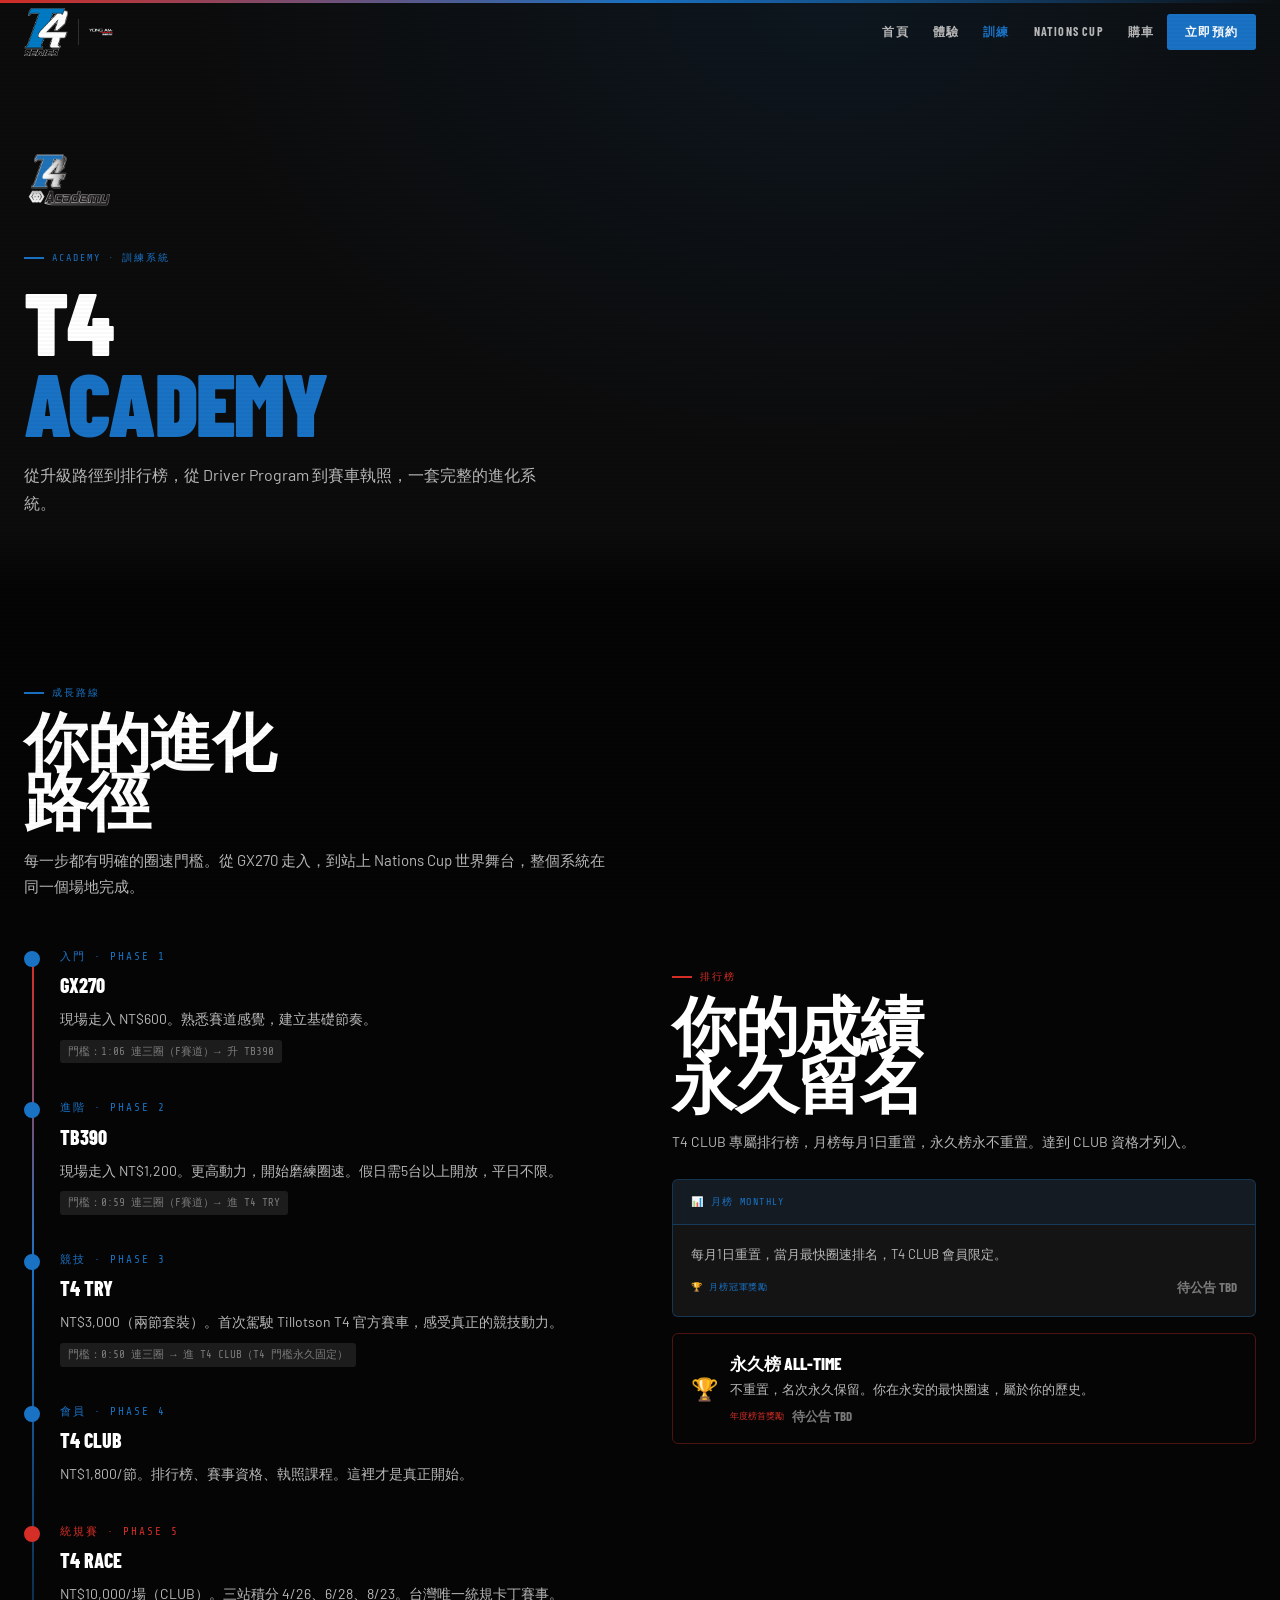
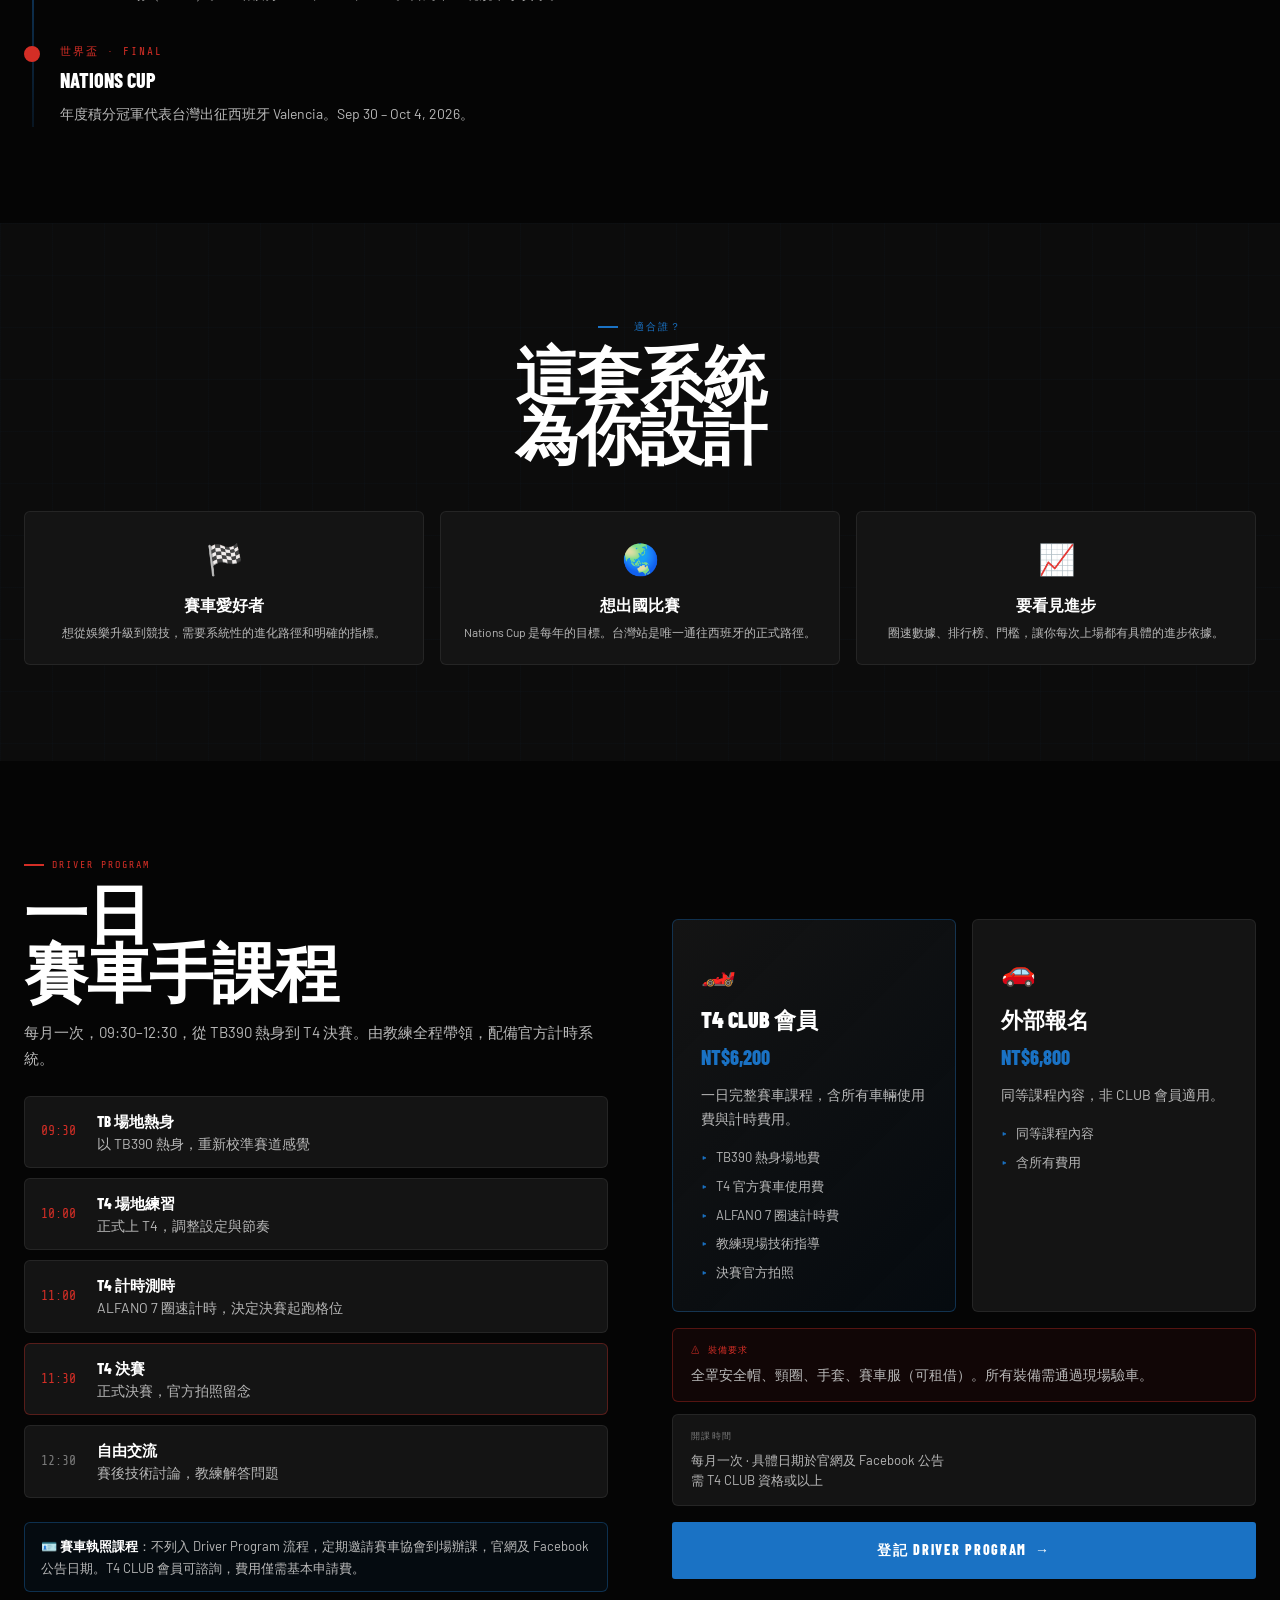
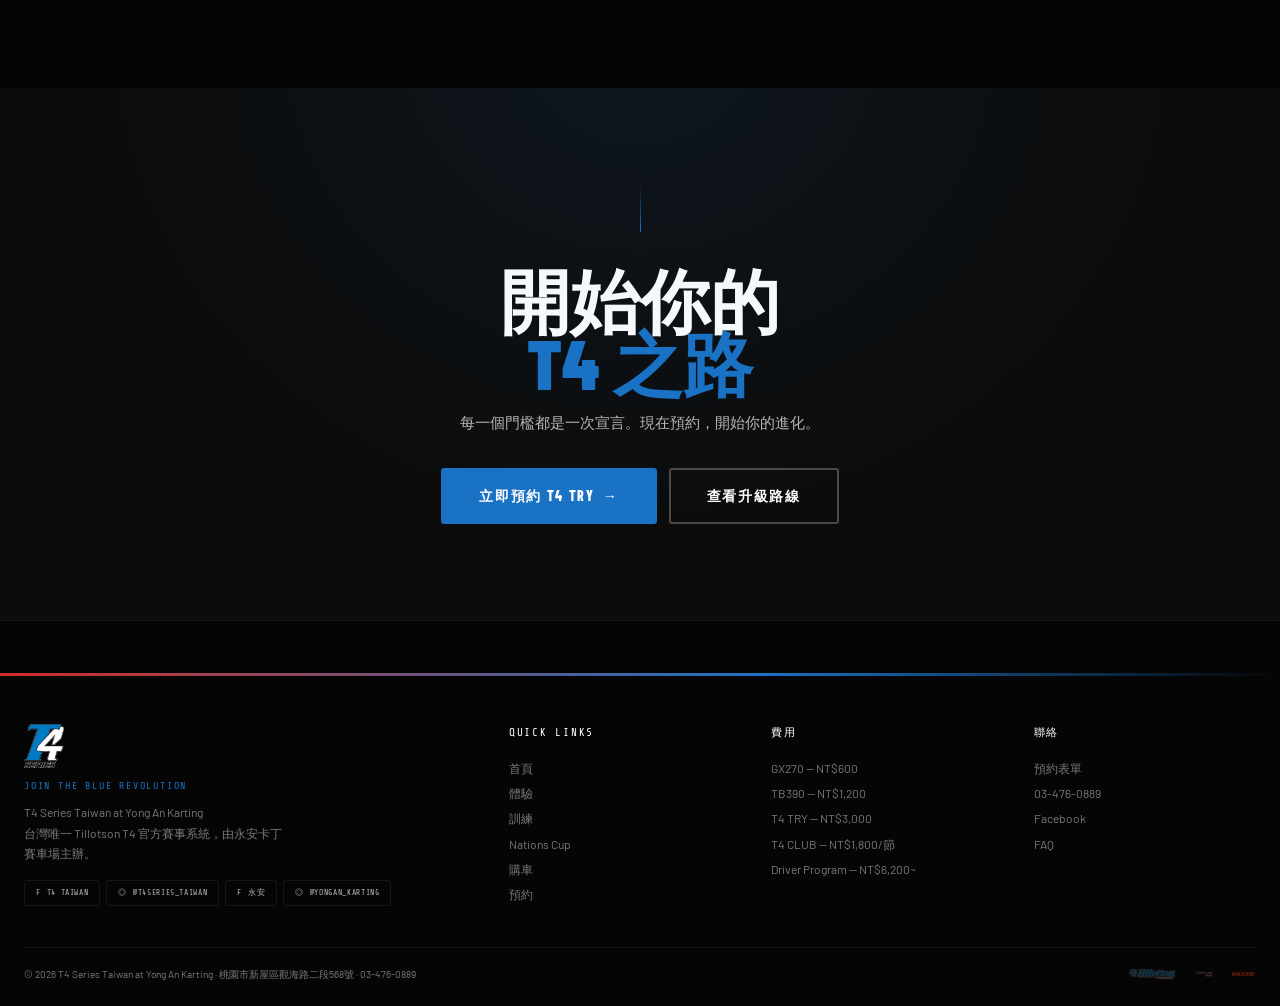
==== commit 89b4ca2e: "fix: improve readability in academy.html (12/11px → 14/13px)" ====
--- a/academy.html
+++ b/academy.html
@@ -1,291 +1 @@
-<!DOCTYPE html>
-<html lang="zh-TW">
-<head>
-<meta charset="UTF-8"/>
-<meta name="viewport" content="width=device-width,initial-scale=1.0"/>
-<title>訓練 Academy | T4 Series Taiwan at Yong An Karting</title>
-<meta name="description" content="T4 CLUB 月榜+永久榜排行，Driver Program 一日課程 NT$6,200起。從體驗到賽事，系統訓練。"/>
-<meta property="og:title" content="訓練 Academy | T4 Series Taiwan at Yong An Karting"/>
-<meta property="og:image" content="https://willysullen.github.io/T4Series-Taiwan/og-image.jpg"/>
-<meta property="og:url" content="https://willysullen.github.io/T4Series-Taiwan/academy.html"/>
-<meta property="og:type" content="website"/>
-<meta name="twitter:card" content="summary_large_image"/>
-<meta name="twitter:image" content="https://willysullen.github.io/T4Series-Taiwan/og-image.jpg"/>
-<link rel="stylesheet" href="style.css"/>
-</head>
-<body>
-<nav class="navbar" id="navbar">
-  <div class="container nav-inner">
-    <a href="index.html" class="nav-logo">
-      <img src="t4-logo.png" alt="T4 Series"/>
-      <div class="nav-logo-sep"></div>
-      <div class="nav-logo-host"><img src="yongan_logo_inverted_keep_red.png" alt="Yong An"/></div>
-    </a>
-    <div class="nav-links">
-      <a href="index.html">首頁</a>
-      <a href="experience.html">體驗</a>
-      <a href="academy.html">訓練</a>
-      <a href="nationscup.html">Nations Cup</a>
-      <a href="ownership.html">購車</a>
-      <a href="contact.html" class="nav-cta">立即預約</a>
-    </div>
-    <button class="nav-hamburger" id="hamburger" aria-label="選單"><span></span><span></span><span></span></button>
-  </div>
-</nav>
-<nav class="nav-mobile" id="nav-mobile">
-  <a href="index.html">首頁 Home</a>
-  <a href="experience.html">體驗 Experience</a>
-  <a href="academy.html">訓練 Academy</a>
-  <a href="nationscup.html">Nations Cup 🌏</a>
-  <a href="ownership.html">購車 Ownership</a>
-  <a href="contact.html" style="color:var(--blue)">立即預約 →</a>
-  <div class="nav-mobile-partner">
-    <img src="tillotson-logo.png" alt="Tillotson"/>
-    <img src="yongan_logo_inverted_keep_red.png" alt="Yong An"/>
-  </div>
-</nav>
-
-<section class="page-hero">
-  <div class="page-hero-bg"></div>
-  <div class="container">
-    <div style="margin-bottom:20px"><img src="t4-academy-logo.png" alt="T4 Academy" style="height:90px;width:auto"/></div>
-    <div class="page-hero-label">Academy · 訓練系統</div>
-    <h1>T4<br><span class="text-blue">Academy</span></h1>
-    <p>從升級路徑到排行榜，從 Driver Program 到賽車執照，一套完整的進化系統。</p>
-  </div>
-</section>
-
-<!-- GROWTH MAP -->
-<section class="section" style="background:var(--black)">
-  <div class="container">
-    <div class="about-grid">
-      <div class="reveal-left">
-        <div class="section-label">成長路線</div>
-        <h2 class="section-title">你的進化<br>路徑</h2>
-        <p style="font-size:15px;color:var(--grey-lt);line-height:1.75;margin-bottom:32px">每一步都有明確的圈速門檻。從 GX270 走入，到站上 Nations Cup 世界舞台，整個系統在同一個場地完成。</p>
-        <div class="timeline">
-          <div class="tl-step">
-            <div class="tl-dot filled"></div>
-            <div class="tl-phase">入門 · Phase 1</div>
-            <div class="tl-title">GX270</div>
-            <div class="tl-desc">現場走入 NT$600。熟悉賽道感覺，建立基礎節奏。</div>
-            <span class="tl-note">門檻：1:06 連三圈（F賽道）→ 升 TB390</span>
-          </div>
-          <div class="tl-step">
-            <div class="tl-dot filled"></div>
-            <div class="tl-phase">進階 · Phase 2</div>
-            <div class="tl-title">TB390</div>
-            <div class="tl-desc">現場走入 NT$1,200。更高動力，開始磨練圈速。假日需5台以上開放，平日不限。</div>
-            <span class="tl-note">門檻：0:59 連三圈（F賽道）→ 進 T4 TRY</span>
-          </div>
-          <div class="tl-step">
-            <div class="tl-dot filled" style="border-color:var(--blue);background:var(--blue)"></div>
-            <div class="tl-phase" style="color:var(--blue)">競技 · Phase 3</div>
-            <div class="tl-title">T4 TRY</div>
-            <div class="tl-desc">NT$3,000（兩節套裝）。首次駕駛 Tillotson T4 官方賽車，感受真正的競技動力。</div>
-            <span class="tl-note">門檻：0:50 連三圈 → 進 T4 CLUB（T4 門檻永久固定）</span>
-          </div>
-          <div class="tl-step">
-            <div class="tl-dot filled" style="border-color:var(--blue);background:var(--blue)"></div>
-            <div class="tl-phase" style="color:var(--blue)">會員 · Phase 4</div>
-            <div class="tl-title">T4 CLUB</div>
-            <div class="tl-desc">NT$1,800/節。排行榜、賽事資格、執照課程。這裡才是真正開始。</div>
-          </div>
-          <div class="tl-step">
-            <div class="tl-dot filled red"></div>
-            <div class="tl-phase red">統規賽 · Phase 5</div>
-            <div class="tl-title">T4 RACE</div>
-            <div class="tl-desc">NT$10,000/場（CLUB）。三站積分 4/26、6/28、8/23。台灣唯一統規卡丁賽事。</div>
-          </div>
-          <div class="tl-step">
-            <div class="tl-dot red filled"></div>
-            <div class="tl-phase red">世界盃 · Final</div>
-            <div class="tl-title">Nations Cup</div>
-            <div class="tl-desc">年度積分冠軍代表台灣出征西班牙 Valencia。Sep 30 – Oct 4, 2026。</div>
-          </div>
-        </div>
-      </div>
-      <div class="reveal-right">
-        <div class="section-label red">排行榜</div>
-        <h2 class="section-title">你的成績<br>永久留名</h2>
-        <p style="font-size:14px;color:var(--grey-lt);line-height:1.75;margin-bottom:24px">T4 CLUB 專屬排行榜，月榜每月1日重置，永久榜永不重置。達到 CLUB 資格才列入。</p>
-        <div style="background:var(--dark-2);border:1px solid var(--bdr-b);border-radius:6px;overflow:hidden;margin-bottom:16px">
-          <div style="padding:14px 18px;background:rgba(26,114,196,.08);border-bottom:1px solid var(--bdr-b);font-family:var(--fm);font-size:10px;letter-spacing:.14em;text-transform:uppercase;color:var(--blue)">📊 月榜 Monthly</div>
-          <div style="padding:18px">
-            <div style="font-size:13px;color:var(--grey-lt);line-height:1.7;margin-bottom:12px">每月1日重置，當月最快圈速排名，T4 CLUB 會員限定。</div>
-            <div style="display:flex;align-items:center;justify-content:space-between">
-              <span style="font-family:var(--fm);font-size:9px;letter-spacing:.1em;text-transform:uppercase;color:var(--blue)">🏆 月榜冠軍獎勵</span>
-              <span style="font-family:var(--fd);font-size:13px;font-weight:700;color:var(--grey)">待公告 TBD</span>
-            </div>
-          </div>
-        </div>
-        <div style="padding:16px 18px;border:1px solid var(--bdr-r);border-radius:6px">
-          <div style="display:flex;align-items:center;gap:12px">
-            <div style="font-size:22px">🏆</div>
-            <div>
-              <div style="font-family:var(--fd);font-size:17px;font-weight:800;text-transform:uppercase">永久榜 All-Time</div>
-              <div style="font-size:13px;color:var(--grey-lt);margin-top:2px">不重置，名次永久保留。你在永安的最快圈速，屬於你的歷史。</div>
-              <div style="margin-top:6px;display:flex;align-items:center;gap:8px">
-                <span style="font-family:var(--fm);font-size:9px;color:var(--red)">年度榜首獎勵</span>
-                <span style="font-family:var(--fd);font-size:13px;font-weight:700;color:var(--grey)">待公告 TBD</span>
-              </div>
-            </div>
-          </div>
-        </div>
-      </div>
-    </div>
-  </div>
-</section>
-
-<!-- WHO -->
-<section class="section tech-bg" style="background:var(--dark)">
-  <div class="container">
-    <div class="reveal" style="text-align:center;margin-bottom:40px">
-      <div class="section-label" style="justify-content:center"><span></span>適合誰？</div>
-      <h2 class="section-title">這套系統<br>為你設計</h2>
-    </div>
-    <div class="who-grid reveal">
-      <div class="who-card"><div class="who-icon">🏁</div><div class="who-title">賽車愛好者</div><div class="who-text">想從娛樂升級到競技，需要系統性的進化路徑和明確的指標。</div></div>
-      <div class="who-card"><div class="who-icon">🌏</div><div class="who-title">想出國比賽</div><div class="who-text">Nations Cup 是每年的目標。台灣站是唯一通往西班牙的正式路徑。</div></div>
-      <div class="who-card"><div class="who-icon">📈</div><div class="who-title">要看見進步</div><div class="who-text">圈速數據、排行榜、門檻，讓你每次上場都有具體的進步依據。</div></div>
-    </div>
-  </div>
-</section>
-
-<!-- DRIVER PROGRAM -->
-<section class="section" style="background:var(--black)">
-  <div class="container">
-    <div class="about-grid">
-      <div class="reveal-left">
-        <div class="section-label red">Driver Program</div>
-        <h2 class="section-title">一日<br>賽車手課程</h2>
-        <p style="font-size:15px;color:var(--grey-lt);line-height:1.75;margin-bottom:24px">每月一次，09:30–12:30，從 TB390 熱身到 T4 決賽。由教練全程帶領，配備官方計時系統。</p>
-        <div style="display:flex;flex-direction:column;gap:10px;margin-bottom:24px">
-          <div style="display:flex;align-items:center;gap:12px;padding:12px 16px;background:var(--dark-2);border:1px solid var(--bdr);border-radius:6px">
-            <div style="font-family:var(--fm);font-size:11px;color:var(--red);width:44px;flex-shrink:0">09:30</div>
-            <div><div style="font-family:var(--fd);font-size:15px;font-weight:800;text-transform:uppercase">TB 場地熱身</div><div style="font-size:12px;color:var(--grey-lt)">以 TB390 熱身，重新校準賽道感覺</div></div>
-          </div>
-          <div style="display:flex;align-items:center;gap:12px;padding:12px 16px;background:var(--dark-2);border:1px solid var(--bdr);border-radius:6px">
-            <div style="font-family:var(--fm);font-size:11px;color:var(--red);width:44px;flex-shrink:0">10:00</div>
-            <div><div style="font-family:var(--fd);font-size:15px;font-weight:800;text-transform:uppercase">T4 場地練習</div><div style="font-size:12px;color:var(--grey-lt)">正式上 T4，調整設定與節奏</div></div>
-          </div>
-          <div style="display:flex;align-items:center;gap:12px;padding:12px 16px;background:var(--dark-2);border:1px solid var(--bdr);border-radius:6px">
-            <div style="font-family:var(--fm);font-size:11px;color:var(--red);width:44px;flex-shrink:0">11:00</div>
-            <div><div style="font-family:var(--fd);font-size:15px;font-weight:800;text-transform:uppercase">T4 計時測時</div><div style="font-size:12px;color:var(--grey-lt)">ALFANO 7 圈速計時，決定決賽起跑格位</div></div>
-          </div>
-          <div style="display:flex;align-items:center;gap:12px;padding:12px 16px;background:var(--dark-2);border:1px solid var(--bdr-r);border-radius:6px">
-            <div style="font-family:var(--fm);font-size:11px;color:var(--red);width:44px;flex-shrink:0">11:30</div>
-            <div><div style="font-family:var(--fd);font-size:15px;font-weight:800;text-transform:uppercase">T4 決賽</div><div style="font-size:12px;color:var(--grey-lt)">正式決賽，官方拍照留念</div></div>
-          </div>
-          <div style="display:flex;align-items:center;gap:12px;padding:12px 16px;background:var(--dark-2);border:1px solid var(--bdr);border-radius:6px">
-            <div style="font-family:var(--fm);font-size:11px;color:var(--grey);width:44px;flex-shrink:0">12:30</div>
-            <div><div style="font-family:var(--fd);font-size:15px;font-weight:800;text-transform:uppercase">自由交流</div><div style="font-size:12px;color:var(--grey-lt)">賽後技術討論，教練解答問題</div></div>
-          </div>
-        </div>
-        <div style="padding:12px 16px;background:rgba(26,114,196,.06);border:1px solid var(--bdr-b);border-radius:6px;font-size:13px;color:var(--grey-lt);line-height:1.7">
-          🪪 <strong style="color:var(--white)">賽車執照課程</strong>：不列入 Driver Program 流程，定期邀請賽車協會到場辦課，官網及 Facebook 公告日期。T4 CLUB 會員可諮詢，費用僅需基本申請費。
-        </div>
-      </div>
-      <div class="reveal-right">
-        <div class="program-cards">
-          <div class="program-card primary">
-            <div class="program-icon">🏎️</div>
-            <div class="program-title">T4 CLUB 會員</div>
-            <div class="program-price">NT$6,200</div>
-            <div class="program-desc">一日完整賽車課程，含所有車輛使用費與計時費用。</div>
-            <ul class="program-list">
-              <li>TB390 熱身場地費</li>
-              <li>T4 官方賽車使用費</li>
-              <li>ALFANO 7 圈速計時費</li>
-              <li>教練現場技術指導</li>
-              <li>決賽官方拍照</li>
-            </ul>
-          </div>
-          <div class="program-card">
-            <div class="program-icon">🚗</div>
-            <div class="program-title">外部報名</div>
-            <div class="program-price">NT$6,800</div>
-            <div class="program-desc">同等課程內容，非 CLUB 會員適用。</div>
-            <ul class="program-list">
-              <li>同等課程內容</li>
-              <li>含所有費用</li>
-            </ul>
-          </div>
-        </div>
-        <div style="margin-top:16px;padding:14px 18px;background:rgba(212,46,38,.06);border:1px solid var(--bdr-r);border-radius:6px">
-          <div style="font-family:var(--fm);font-size:9px;letter-spacing:.14em;text-transform:uppercase;color:var(--red);margin-bottom:6px">⚠ 裝備要求</div>
-          <div style="font-size:12px;color:var(--grey-lt);line-height:1.7">全罩安全帽、頸圈、手套、賽車服（可租借）。所有裝備需通過現場驗車。</div>
-        </div>
-        <div style="margin-top:12px;padding:14px 18px;background:var(--dark-2);border:1px solid var(--bdr);border-radius:6px">
-          <div style="font-family:var(--fm);font-size:9px;letter-spacing:.14em;text-transform:uppercase;color:var(--grey);margin-bottom:6px">開課時間</div>
-          <div style="font-size:13px;color:var(--grey-lt)">每月一次 · 具體日期於官網及 Facebook 公告<br>需 T4 CLUB 資格或以上</div>
-        </div>
-        <a href="https://forms.gle/rHUpG8XHZ5UAVDtY7" target="_blank" rel="noopener" class="btn btn-primary btn-lg btn-arrow" style="margin-top:16px;width:100%;justify-content:center">登記 Driver Program</a>
-      </div>
-    </div>
-  </div>
-</section>
-
-<section class="final-cta section">
-  <div class="container">
-    <div class="final-cta-top"></div>
-    <div class="reveal">
-      <h2>開始你的<br><span class="text-blue">T4 之路</span></h2>
-      <p>每一個門檻都是一次宣言。現在預約，開始你的進化。</p>
-      <div class="final-cta-btns">
-        <a href="https://forms.gle/rHUpG8XHZ5UAVDtY7" target="_blank" rel="noopener" class="btn btn-primary btn-lg btn-arrow">立即預約 T4 TRY</a>
-        <a href="index.html#ladder" class="btn btn-outline btn-lg">查看升級路線</a>
-      </div>
-    </div>
-  </div>
-</section>
-<footer>
-  <div class="footer-topbar"></div>
-  <div class="container">
-    <div class="footer-grid">
-      <div class="footer-brand">
-        <img src="t4-logo.png" alt="T4 Series"/>
-        <div class="footer-slogan">JOIN THE BLUE REVOLUTION</div>
-        <p>T4 Series Taiwan at Yong An Karting<br>台灣唯一 Tillotson T4 官方賽事系統，由永安卡丁賽車場主辦。</p>
-        <div class="footer-socials">
-          <a href="https://www.facebook.com/profile.php?id=61577334663302" class="social-btn" target="_blank" rel="noopener"><span>f</span> T4 Taiwan</a>
-          <a href="https://www.instagram.com/t4series_taiwan/" class="social-btn" target="_blank" rel="noopener"><span>◎</span> @t4series_taiwan</a>
-          <a href="https://www.facebook.com/Taoyuan.Yongan.Kart/" class="social-btn red" target="_blank" rel="noopener"><span>f</span> 永安</a>
-          <a href="https://www.instagram.com/yongan_karting/" class="social-btn red" target="_blank" rel="noopener"><span>◎</span> @yongan_karting</a>
-        </div>
-      </div>
-      <div class="footer-col">
-        <div class="footer-col-title">Quick Links</div>
-        <a href="index.html">首頁</a><a href="experience.html">體驗</a>
-        <a href="academy.html">訓練</a><a href="nationscup.html">Nations Cup</a>
-        <a href="ownership.html">購車</a><a href="contact.html">預約</a>
-      </div>
-      <div class="footer-col">
-        <div class="footer-col-title">費用</div>
-        <a href="index.html#pricing">GX270 — NT$600</a>
-        <a href="index.html#pricing">TB390 — NT$1,200</a>
-        <a href="contact.html">T4 TRY — NT$3,000</a>
-        <a href="contact.html">T4 CLUB — NT$1,800/節</a>
-        <a href="academy.html">Driver Program — NT$6,200~</a>
-      </div>
-      <div class="footer-col">
-        <div class="footer-col-title">聯絡</div>
-        <a href="contact.html">預約表單</a>
-        <a href="tel:034760889">03-476-0889</a>
-        <a href="https://www.facebook.com/Taoyuan.Yongan.Kart/" target="_blank">Facebook</a>
-        <a href="contact.html#faq">FAQ</a>
-      </div>
-    </div>
-    <div class="footer-bottom">
-      <div class="footer-copy">© 2026 T4 Series Taiwan at Yong An Karting · 桃園市新屋區觀海路二段568號 · 03-476-0889</div>
-      <div class="footer-partner-logos">
-        <a href="https://tillotson.ie/t4-series/" target="_blank" rel="noopener"><img src="tillotson-logo.png" alt="Tillotson"/></a>
-        <img src="yongan_logo_inverted_keep_red.png" alt="Yong An"/>
-        <img src="maxxis-logo.png" alt="Maxxis"/>
-      </div>
-    </div>
-  </div>
-</footer>
-<script src="script.js"></script>
-</body>
-</html>+<!DOCTYPE html> <html lang="zh-TW"> <head> <meta charset="UTF-8"/> <meta name="viewport" content="width=device-width,initial-scale=1.0"/> <title>訓練 Academy | T4 Series Taiwan at Yong An Karting</title> <meta name="description" content="T4 CLUB 月榜+永久榜排行，Driver Program 一日課程 NT$6,200起。從體驗到賽事，系統訓練。"/> <meta property="og:title" content="訓練 Academy | T4 Series Taiwan at Yong An Karting"/> <meta property="og:image" content="https://willysullen.github.io/T4Series-Taiwan/og-image.jpg"/> <meta property="og:url" content="https://willysullen.github.io/T4Series-Taiwan/academy.html"/> <meta property="og:type" content="website"/> <meta name="twitter:card" content="summary_large_image"/> <meta name="twitter:image" content="https://willysullen.github.io/T4Series-Taiwan/og-image.jpg"/> <link rel="stylesheet" href="style.css"/> </head> <body> <nav class="navbar" id="navbar"> <div class="container nav-inner"> <a href="index.html" class="nav-logo"> <img src="t4-logo.png" alt="T4 Series"/> <div class="nav-logo-sep"></div> <div class="nav-logo-host"><img src="yongan_logo_inverted_keep_red.png" alt="Yong An"/></div> </a> <div class="nav-links"> <a href="index.html">首頁</a> <a href="experience.html">體驗</a> <a href="academy.html">訓練</a> <a href="nationscup.html">Nations Cup</a> <a href="ownership.html">購車</a> <a href="contact.html" class="nav-cta">立即預約</a> </div> <button class="nav-hamburger" id="hamburger" aria-label="選單"><span></span><span></span><span></span></button> </div> </nav> <nav class="nav-mobile" id="nav-mobile"> <a href="index.html">首頁 Home</a> <a href="experience.html">體驗 Experience</a> <a href="academy.html">訓練 Academy</a> <a href="nationscup.html">Nations Cup 🌏</a> <a href="ownership.html">購車 Ownership</a> <a href="contact.html" style="color:var(--blue)">立即預約 →</a> <div class="nav-mobile-partner"> <img src="tillotson-logo.png" alt="Tillotson"/> <img src="yongan_logo_inverted_keep_red.png" alt="Yong An"/> </div> </nav> <section class="page-hero"> <div class="page-hero-bg"></div> <div class="container"> <div style="margin-bottom:20px"><img src="t4-academy-logo.png" alt="T4 Academy" style="height:90px;width:auto"/></div> <div class="page-hero-label">Academy · 訓練系統</div> <h1>T4<br><span class="text-blue">Academy</span></h1> <p>從升級路徑到排行榜，從 Driver Program 到賽車執照，一套完整的進化系統。</p> </div> </section> <!-- GROWTH MAP --> <section class="section" style="background:var(--black)"> <div class="container"> <div class="about-grid"> <div class="reveal-left"> <div class="section-label">成長路線</div> <h2 class="section-title">你的進化<br>路徑</h2> <p style="font-size:15px;color:var(--grey-lt);line-height:1.75;margin-bottom:32px">每一步都有明確的圈速門檻。從 GX270 走入，到站上 Nations Cup 世界舞台，整個系統在同一個場地完成。</p> <div class="timeline"> <div class="tl-step"> <div class="tl-dot filled"></div> <div class="tl-phase">入門 · Phase 1</div> <div class="tl-title">GX270</div> <div class="tl-desc">現場走入 NT$600。熟悉賽道感覺，建立基礎節奏。</div> <span class="tl-note">門檻：1:06 連三圈（F賽道）→ 升 TB390</span> </div> <div class="tl-step"> <div class="tl-dot filled"></div> <div class="tl-phase">進階 · Phase 2</div> <div class="tl-title">TB390</div> <div class="tl-desc">現場走入 NT$1,200。更高動力，開始磨練圈速。假日需5台以上開放，平日不限。</div> <span class="tl-note">門檻：0:59 連三圈（F賽道）→ 進 T4 TRY</span> </div> <div class="tl-step"> <div class="tl-dot filled" style="border-color:var(--blue);background:var(--blue)"></div> <div class="tl-phase" style="color:var(--blue)">競技 · Phase 3</div> <div class="tl-title">T4 TRY</div> <div class="tl-desc">NT$3,000（兩節套裝）。首次駕駛 Tillotson T4 官方賽車，感受真正的競技動力。</div> <span class="tl-note">門檻：0:50 連三圈 → 進 T4 CLUB（T4 門檻永久固定）</span> </div> <div class="tl-step"> <div class="tl-dot filled" style="border-color:var(--blue);background:var(--blue)"></div> <div class="tl-phase" style="color:var(--blue)">會員 · Phase 4</div> <div class="tl-title">T4 CLUB</div> <div class="tl-desc">NT$1,800/節。排行榜、賽事資格、執照課程。這裡才是真正開始。</div> </div> <div class="tl-step"> <div class="tl-dot filled red"></div> <div class="tl-phase red">統規賽 · Phase 5</div> <div class="tl-title">T4 RACE</div> <div class="tl-desc">NT$10,000/場（CLUB）。三站積分 4/26、6/28、8/23。台灣唯一統規卡丁賽事。</div> </div> <div class="tl-step"> <div class="tl-dot red filled"></div> <div class="tl-phase red">世界盃 · Final</div> <div class="tl-title">Nations Cup</div> <div class="tl-desc">年度積分冠軍代表台灣出征西班牙 Valencia。Sep 30 – Oct 4, 2026。</div> </div> </div> </div> <div class="reveal-right"> <div class="section-label red">排行榜</div> <h2 class="section-title">你的成績<br>永久留名</h2> <p style="font-size:14px;color:var(--grey-lt);line-height:1.75;margin-bottom:24px">T4 CLUB 專屬排行榜，月榜每月1日重置，永久榜永不重置。達到 CLUB 資格才列入。</p> <div style="background:var(--dark-2);border:1px solid var(--bdr-b);border-radius:6px;overflow:hidden;margin-bottom:16px"> <div style="padding:14px 18px;background:rgba(26,114,196,.08);border-bottom:1px solid var(--bdr-b);font-family:var(--fm);font-size:10px;letter-spacing:.14em;text-transform:uppercase;color:var(--blue)">📊 月榜 Monthly</div> <div style="padding:18px"> <div style="font-size:13px;color:var(--grey-lt);line-height:1.7;margin-bottom:12px">每月1日重置，當月最快圈速排名，T4 CLUB 會員限定。</div> <div style="display:flex;align-items:center;justify-content:space-between"> <span style="font-family:var(--fm);font-size:9px;letter-spacing:.1em;text-transform:uppercase;color:var(--blue)">🏆 月榜冠軍獎勵</span> <span style="font-family:var(--fd);font-size:13px;font-weight:700;color:var(--grey)">待公告 TBD</span> </div> </div> </div> <div style="padding:16px 18px;border:1px solid var(--bdr-r);border-radius:6px"> <div style="display:flex;align-items:center;gap:12px"> <div style="font-size:22px">🏆</div> <div> <div style="font-family:var(--fd);font-size:17px;font-weight:800;text-transform:uppercase">永久榜 All-Time</div> <div style="font-size:13px;color:var(--grey-lt);margin-top:2px">不重置，名次永久保留。你在永安的最快圈速，屬於你的歷史。</div> <div style="margin-top:6px;display:flex;align-items:center;gap:8px"> <span style="font-family:var(--fm);font-size:9px;color:var(--red)">年度榜首獎勵</span> <span style="font-family:var(--fd);font-size:13px;font-weight:700;color:var(--grey)">待公告 TBD</span> </div> </div> </div> </div> </div> </div> </div> </section> <!-- WHO --> <section class="section tech-bg" style="background:var(--dark)"> <div class="container"> <div class="reveal" style="text-align:center;margin-bottom:40px"> <div class="section-label" style="justify-content:center"><span></span>適合誰？</div> <h2 class="section-title">這套系統<br>為你設計</h2> </div> <div class="who-grid reveal"> <div class="who-card"><div class="who-icon">🏁</div><div class="who-title">賽車愛好者</div><div class="who-text">想從娛樂升級到競技，需要系統性的進化路徑和明確的指標。</div></div> <div class="who-card"><div class="who-icon">🌏</div><div class="who-title">想出國比賽</div><div class="who-text">Nations Cup 是每年的目標。台灣站是唯一通往西班牙的正式路徑。</div></div> <div class="who-card"><div class="who-icon">📈</div><div class="who-title">要看見進步</div><div class="who-text">圈速數據、排行榜、門檻，讓你每次上場都有具體的進步依據。</div></div> </div> </div> </section> <!-- DRIVER PROGRAM --> <section class="section" style="background:var(--black)"> <div class="container"> <div class="about-grid"> <div class="reveal-left"> <div class="section-label red">Driver Program</div> <h2 class="section-title">一日<br>賽車手課程</h2> <p style="font-size:15px;color:var(--grey-lt);line-height:1.75;margin-bottom:24px">每月一次，09:30–12:30，從 TB390 熱身到 T4 決賽。由教練全程帶領，配備官方計時系統。</p> <div style="display:flex;flex-direction:column;gap:10px;margin-bottom:24px"> <div style="display:flex;align-items:center;gap:12px;padding:12px 16px;background:var(--dark-2);border:1px solid var(--bdr);border-radius:6px"> <div style="font-family:var(--fm);font-size: 13px;color:var(--red);width:44px;flex-shrink:0">09:30</div> <div><div style="font-family:var(--fd);font-size:15px;font-weight:800;text-transform:uppercase">TB 場地熱身</div><div style="font-size: 14px;color:var(--grey-lt)">以 TB390 熱身，重新校準賽道感覺</div></div> </div> <div style="display:flex;align-items:center;gap:12px;padding:12px 16px;background:var(--dark-2);border:1px solid var(--bdr);border-radius:6px"> <div style="font-family:var(--fm);font-size: 13px;color:var(--red);width:44px;flex-shrink:0">10:00</div> <div><div style="font-family:var(--fd);font-size:15px;font-weight:800;text-transform:uppercase">T4 場地練習</div><div style="font-size: 14px;color:var(--grey-lt)">正式上 T4，調整設定與節奏</div></div> </div> <div style="display:flex;align-items:center;gap:12px;padding:12px 16px;background:var(--dark-2);border:1px solid var(--bdr);border-radius:6px"> <div style="font-family:var(--fm);font-size: 13px;color:var(--red);width:44px;flex-shrink:0">11:00</div> <div><div style="font-family:var(--fd);font-size:15px;font-weight:800;text-transform:uppercase">T4 計時測時</div><div style="font-size: 14px;color:var(--grey-lt)">ALFANO 7 圈速計時，決定決賽起跑格位</div></div> </div> <div style="display:flex;align-items:center;gap:12px;padding:12px 16px;background:var(--dark-2);border:1px solid var(--bdr-r);border-radius:6px"> <div style="font-family:var(--fm);font-size: 13px;color:var(--red);width:44px;flex-shrink:0">11:30</div> <div><div style="font-family:var(--fd);font-size:15px;font-weight:800;text-transform:uppercase">T4 決賽</div><div style="font-size: 14px;color:var(--grey-lt)">正式決賽，官方拍照留念</div></div> </div> <div style="display:flex;align-items:center;gap:12px;padding:12px 16px;background:var(--dark-2);border:1px solid var(--bdr);border-radius:6px"> <div style="font-family:var(--fm);font-size: 13px;color:var(--grey);width:44px;flex-shrink:0">12:30</div> <div><div style="font-family:var(--fd);font-size:15px;font-weight:800;text-transform:uppercase">自由交流</div><div style="font-size: 14px;color:var(--grey-lt)">賽後技術討論，教練解答問題</div></div> </div> </div> <div style="padding:12px 16px;background:rgba(26,114,196,.06);border:1px solid var(--bdr-b);border-radius:6px;font-size:13px;color:var(--grey-lt);line-height:1.7"> 🪪 <strong style="color:var(--white)">賽車執照課程</strong>：不列入 Driver Program 流程，定期邀請賽車協會到場辦課，官網及 Facebook 公告日期。T4 CLUB 會員可諮詢，費用僅需基本申請費。 </div> </div> <div class="reveal-right"> <div class="program-cards"> <div class="program-card primary"> <div class="program-icon">🏎️</div> <div class="program-title">T4 CLUB 會員</div> <div class="program-price">NT$6,200</div> <div class="program-desc">一日完整賽車課程，含所有車輛使用費與計時費用。</div> <ul class="program-list"> <li>TB390 熱身場地費</li> <li>T4 官方賽車使用費</li> <li>ALFANO 7 圈速計時費</li> <li>教練現場技術指導</li> <li>決賽官方拍照</li> </ul> </div> <div class="program-card"> <div class="program-icon">🚗</div> <div class="program-title">外部報名</div> <div class="program-price">NT$6,800</div> <div class="program-desc">同等課程內容，非 CLUB 會員適用。</div> <ul class="program-list"> <li>同等課程內容</li> <li>含所有費用</li> </ul> </div> </div> <div style="margin-top:16px;padding:14px 18px;background:rgba(212,46,38,.06);border:1px solid var(--bdr-r);border-radius:6px"> <div style="font-family:var(--fm);font-size:9px;letter-spacing:.14em;text-transform:uppercase;color:var(--red);margin-bottom:6px">⚠ 裝備要求</div> <div style="font-size: 14px;color:var(--grey-lt);line-height:1.7">全罩安全帽、頸圈、手套、賽車服（可租借）。所有裝備需通過現場驗車。</div> </div> <div style="margin-top:12px;padding:14px 18px;background:var(--dark-2);border:1px solid var(--bdr);border-radius:6px"> <div style="font-family:var(--fm);font-size:9px;letter-spacing:.14em;text-transform:uppercase;color:var(--grey);margin-bottom:6px">開課時間</div> <div style="font-size:13px;color:var(--grey-lt)">每月一次 · 具體日期於官網及 Facebook 公告<br>需 T4 CLUB 資格或以上</div> </div> <a href="https://forms.gle/rHUpG8XHZ5UAVDtY7" target="_blank" rel="noopener" class="btn btn-primary btn-lg btn-arrow" style="margin-top:16px;width:100%;justify-content:center">登記 Driver Program</a> </div> </div> </div> </section> <section class="final-cta section"> <div class="container"> <div class="final-cta-top"></div> <div class="reveal"> <h2>開始你的<br><span class="text-blue">T4 之路</span></h2> <p>每一個門檻都是一次宣言。現在預約，開始你的進化。</p> <div class="final-cta-btns"> <a href="https://forms.gle/rHUpG8XHZ5UAVDtY7" target="_blank" rel="noopener" class="btn btn-primary btn-lg btn-arrow">立即預約 T4 TRY</a> <a href="index.html#ladder" class="btn btn-outline btn-lg">查看升級路線</a> </div> </div> </div> </section> <footer> <div class="footer-topbar"></div> <div class="container"> <div class="footer-grid"> <div class="footer-brand"> <img src="t4-logo.png" alt="T4 Series"/> <div class="footer-slogan">JOIN THE BLUE REVOLUTION</div> <p>T4 Series Taiwan at Yong An Karting<br>台灣唯一 Tillotson T4 官方賽事系統，由永安卡丁賽車場主辦。</p> <div class="footer-socials"> <a href="https://www.facebook.com/profile.php?id=61577334663302" class="social-btn" target="_blank" rel="noopener"><span>f</span> T4 Taiwan</a> <a href="https://www.instagram.com/t4series_taiwan/" class="social-btn" target="_blank" rel="noopener"><span>◎</span> @t4series_taiwan</a> <a href="https://www.facebook.com/Taoyuan.Yongan.Kart/" class="social-btn red" target="_blank" rel="noopener"><span>f</span> 永安</a> <a href="https://www.instagram.com/yongan_karting/" class="social-btn red" target="_blank" rel="noopener"><span>◎</span> @yongan_karting</a> </div> </div> <div class="footer-col"> <div class="footer-col-title">Quick Links</div> <a href="index.html">首頁</a><a href="experience.html">體驗</a> <a href="academy.html">訓練</a><a href="nationscup.html">Nations Cup</a> <a href="ownership.html">購車</a><a href="contact.html">預約</a> </div> <div class="footer-col"> <div class="footer-col-title">費用</div> <a href="index.html#pricing">GX270 — NT$600</a> <a href="index.html#pricing">TB390 — NT$1,200</a> <a href="contact.html">T4 TRY — NT$3,000</a> <a href="contact.html">T4 CLUB — NT$1,800/節</a> <a href="academy.html">Driver Program — NT$6,200~</a> </div> <div class="footer-col"> <div class="footer-col-title">聯絡</div> <a href="contact.html">預約表單</a> <a href="tel:034760889">03-476-0889</a> <a href="https://www.facebook.com/Taoyuan.Yongan.Kart/" target="_blank">Facebook</a> <a href="contact.html#faq">FAQ</a> </div> </div> <div class="footer-bottom"> <div class="footer-copy">© 2026 T4 Series Taiwan at Yong An Karting · 桃園市新屋區觀海路二段568號 · 03-476-0889</div> <div class="footer-partner-logos"> <a href="https://tillotson.ie/t4-series/" target="_blank" rel="noopener"><img src="tillotson-logo.png" alt="Tillotson"/></a> <img src="yongan_logo_inverted_keep_red.png" alt="Yong An"/> <img src="maxxis-logo.png" alt="Maxxis"/> </div> </div> </div> </footer> <script src="script.js"></script> </body> </html>
--- a/style.css
+++ b/style.css
@@ -139,7 +139,7 @@
 .hero-sub { font-size: 15px; color: var(--grey-lt); margin-bottom: 30px; max-width: 420px; line-height: 1.75; animation: fadeUp .8s var(--ease) .65s both; }
 .hero-cta { display: flex; gap: 12px; flex-wrap: wrap; animation: fadeUp .8s var(--ease) .8s both; }
 .hero-host { position: absolute; bottom: 32px; right: 28px; z-index: 2; display: flex; align-items: center; gap: 10px; animation: fadeIn 1s ease 1.4s both; }
-.hero-host-label { font-family: var(--fm); font-size: 8px; letter-spacing: .16em; text-transform: uppercase; color: var(--grey); writing-mode: vertical-rl; }
+.hero-host-label { font-family: var(--fm); font-size: 10px; letter-spacing: .16em; text-transform: uppercase; color: var(--grey); writing-mode: vertical-rl; }
 .hero-host-logo img { height: 40px; width: auto; filter: brightness(.7); transition: filter var(--t); }
 .hero-host-logo img:hover { filter: brightness(1); }
 .hero-scroll { position: absolute; bottom: 32px; left: 50%; transform: translateX(-50%); z-index: 2; display: flex; flex-direction: column; align-items: center; gap: 6px; animation: fadeIn 1s ease 1.6s both; }
@@ -166,7 +166,7 @@
 .host-band { background: linear-gradient(90deg,var(--dark-2),rgba(212,46,38,.07),var(--dark-2)); border-top: 1px solid var(--bdr-r); border-bottom: 1px solid rgba(212,46,38,.12); padding: 24px 0; }
 .host-band-inner { display: flex; align-items: center; justify-content: space-between; gap: 16px; flex-wrap: wrap; }
 .host-band-left { display: flex; align-items: center; gap: 16px; flex-wrap: wrap; }
-.host-band-tag { font-family: var(--fm); font-size: 8px; letter-spacing: .2em; text-transform: uppercase; color: var(--red); padding: 3px 8px; border: 1px solid var(--bdr-r); border-radius: 2px; }
+.host-band-tag { font-family: var(--fm); font-size: 10px; letter-spacing: .2em; text-transform: uppercase; color: var(--red); padding: 3px 8px; border: 1px solid var(--bdr-r); border-radius: 2px; }
 .host-band-logo img { height: 44px; width: auto; }
 .host-band-info-name { font-family: var(--fd); font-size: 20px; font-weight: 900; text-transform: uppercase; }
 .host-band-info-sub { font-family: var(--fm); font-size: 10px; color: var(--grey-lt); }
@@ -216,7 +216,7 @@
 .ladder-card:hover { border-color: var(--bdr-b); transform: translateY(-3px); }
 .ladder-card.featured { border-color: var(--blue); background: linear-gradient(135deg,rgba(26,114,196,.1),var(--dark-2)); }
 .ladder-card.champion { border-color: var(--red); background: linear-gradient(135deg,rgba(212,46,38,.08),var(--dark-2)); }
-.ladder-card-tag { font-family: var(--fm); font-size: 8px; letter-spacing: .18em; text-transform: uppercase; color: var(--grey); margin-bottom: 8px; }
+.ladder-card-tag { font-family: var(--fm); font-size: 10px; letter-spacing: .18em; text-transform: uppercase; color: var(--grey); margin-bottom: 8px; }
 .ladder-card-name { font-family: var(--fd); font-size: 32px; font-weight: 900; text-transform: uppercase; margin-bottom: 4px; }
 .ladder-card-price { font-family: var(--fd); font-size: 22px; font-weight: 900; color: var(--blue); margin-bottom: 4px; }
 .champion .ladder-card-price { color: var(--red); }
@@ -333,11 +333,11 @@
 .tl-dot.filled { background: var(--blue); }
 .tl-dot.red { border-color: var(--red) !important; }
 .tl-dot.red.filled { background: var(--red) !important; }
-.tl-phase { font-family: var(--fm); font-size: 9px; letter-spacing: .18em; text-transform: uppercase; color: var(--blue); margin-bottom: 4px; }
+.tl-phase { font-family: var(--fm); font-size: 11px; letter-spacing: .18em; text-transform: uppercase; color: var(--blue); margin-bottom: 4px; }
 .tl-phase.red { color: var(--red); }
 .tl-title { font-family: var(--fd); font-size: 20px; font-weight: 800; text-transform: uppercase; margin-bottom: 6px; }
 .tl-desc { font-size: 14px; color: var(--grey-lt); line-height: 1.75; max-width: 580px; }
-.tl-note { display: inline-block; margin-top: 8px; font-family: var(--fm); font-size: 9px; color: var(--grey); padding: 3px 8px; background: var(--dark-3); border-radius: 3px; }
+.tl-note { display: inline-block; margin-top: 8px; font-family: var(--fm); font-size: 11px; color: var(--grey); padding: 3px 8px; background: var(--dark-3); border-radius: 3px; }
 
 .who-grid { display: grid; grid-template-columns: repeat(3,1fr); gap: 16px; margin-top: 48px; }
 .who-card { background: var(--dark-2); border: 1px solid var(--bdr); border-radius: 6px; padding: 22px; text-align: center; transition: all var(--t); }
@@ -425,13 +425,13 @@
 .footer-topbar { height: 3px; background: linear-gradient(90deg,var(--red),var(--blue) 60%,transparent); margin-bottom: 48px; }
 .footer-grid { display: grid; grid-template-columns: 2fr 1fr 1fr 1fr; gap: 40px; margin-bottom: 40px; }
 .footer-brand img { height: 44px; margin-bottom: 10px; }
-.footer-slogan { font-family: var(--fm); font-size: 8px; letter-spacing: .18em; text-transform: uppercase; color: var(--blue); margin-bottom: 8px; }
+.footer-slogan { font-family: var(--fm); font-size: 10px; letter-spacing: .18em; text-transform: uppercase; color: var(--blue); margin-bottom: 8px; }
 .footer-brand p { font-size: 12px; color: var(--grey); line-height: 1.7; max-width: 260px; margin-bottom: 16px; }
 .footer-socials { display: flex; gap: 6px; flex-wrap: wrap; }
 .social-btn { display: flex; align-items: center; gap: 6px; padding: 6px 11px; border: 1px solid var(--bdr); border-radius: 3px; font-family: var(--fm); font-size: 8px; letter-spacing: .08em; text-transform: uppercase; color: var(--grey-lt); transition: all var(--t); }
 .social-btn:hover { border-color: var(--blue); color: var(--blue); }
 .social-btn.red:hover { border-color: var(--red); color: var(--red); }
-.footer-col-title { font-family: var(--fm); font-size: 9px; letter-spacing: .16em; text-transform: uppercase; color: var(--white); margin-bottom: 14px; }
+.footer-col-title { font-family: var(--fm); font-size: 11px; letter-spacing: .16em; text-transform: uppercase; color: var(--white); margin-bottom: 14px; }
 .footer-col a { display: block; font-size: 12px; color: var(--grey); padding: 3px 0; transition: color var(--t); }
 .footer-col a:hover { color: var(--white); }
 .footer-bottom { padding-top: 18px; border-top: 1px solid var(--bdr); display: flex; align-items: center; justify-content: space-between; flex-wrap: wrap; gap: 10px; }
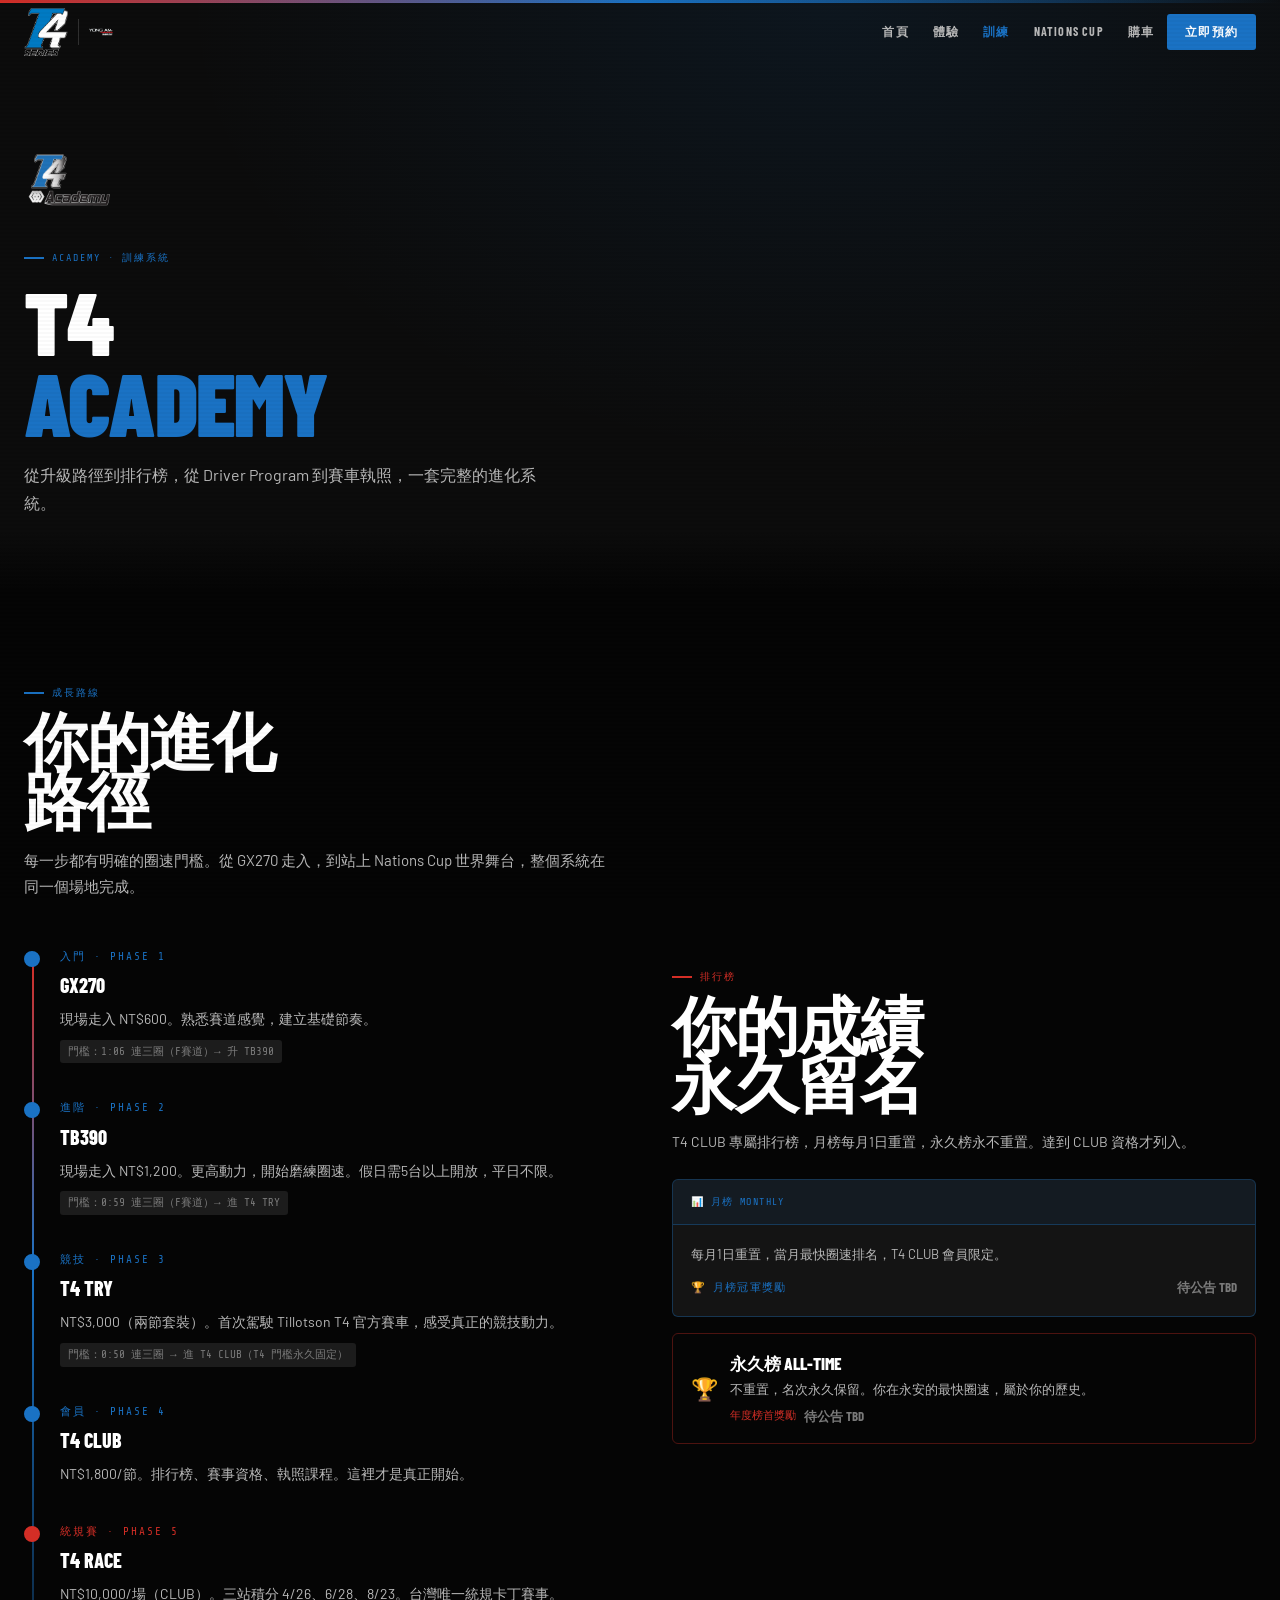
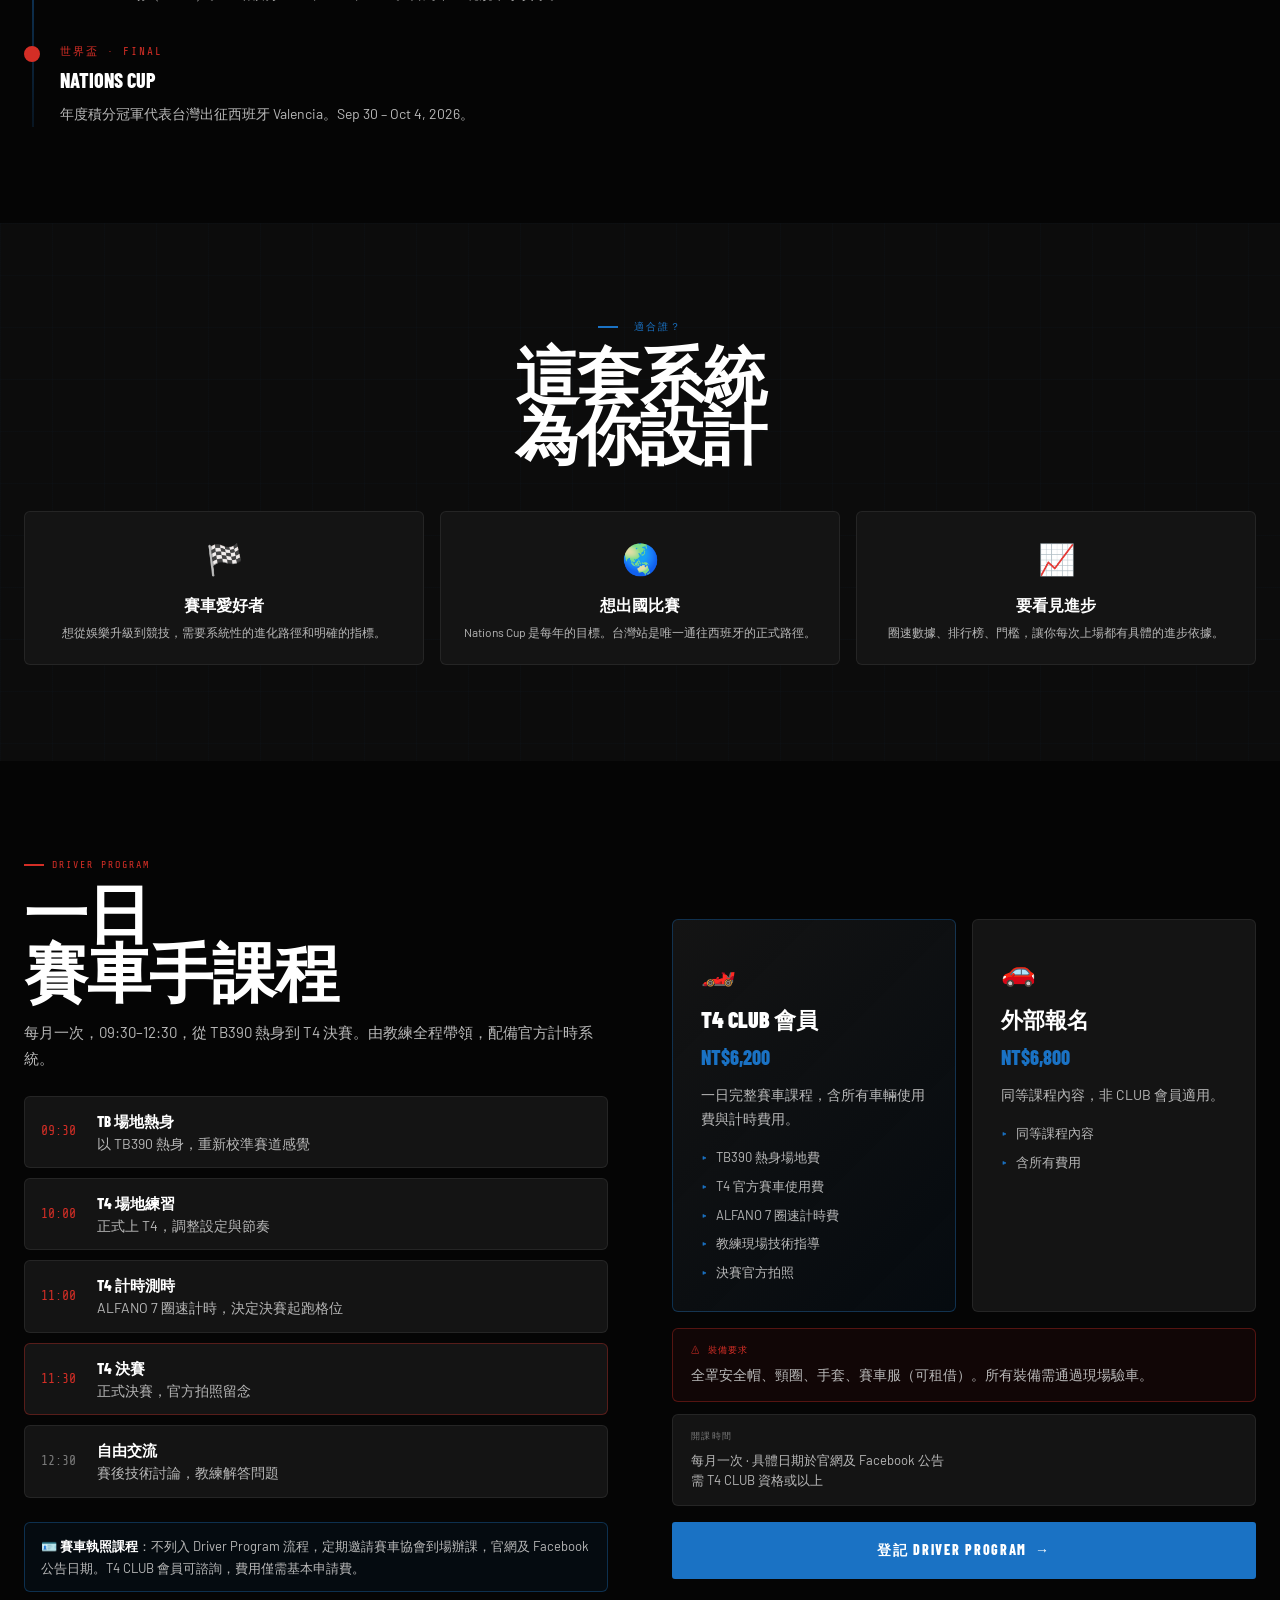
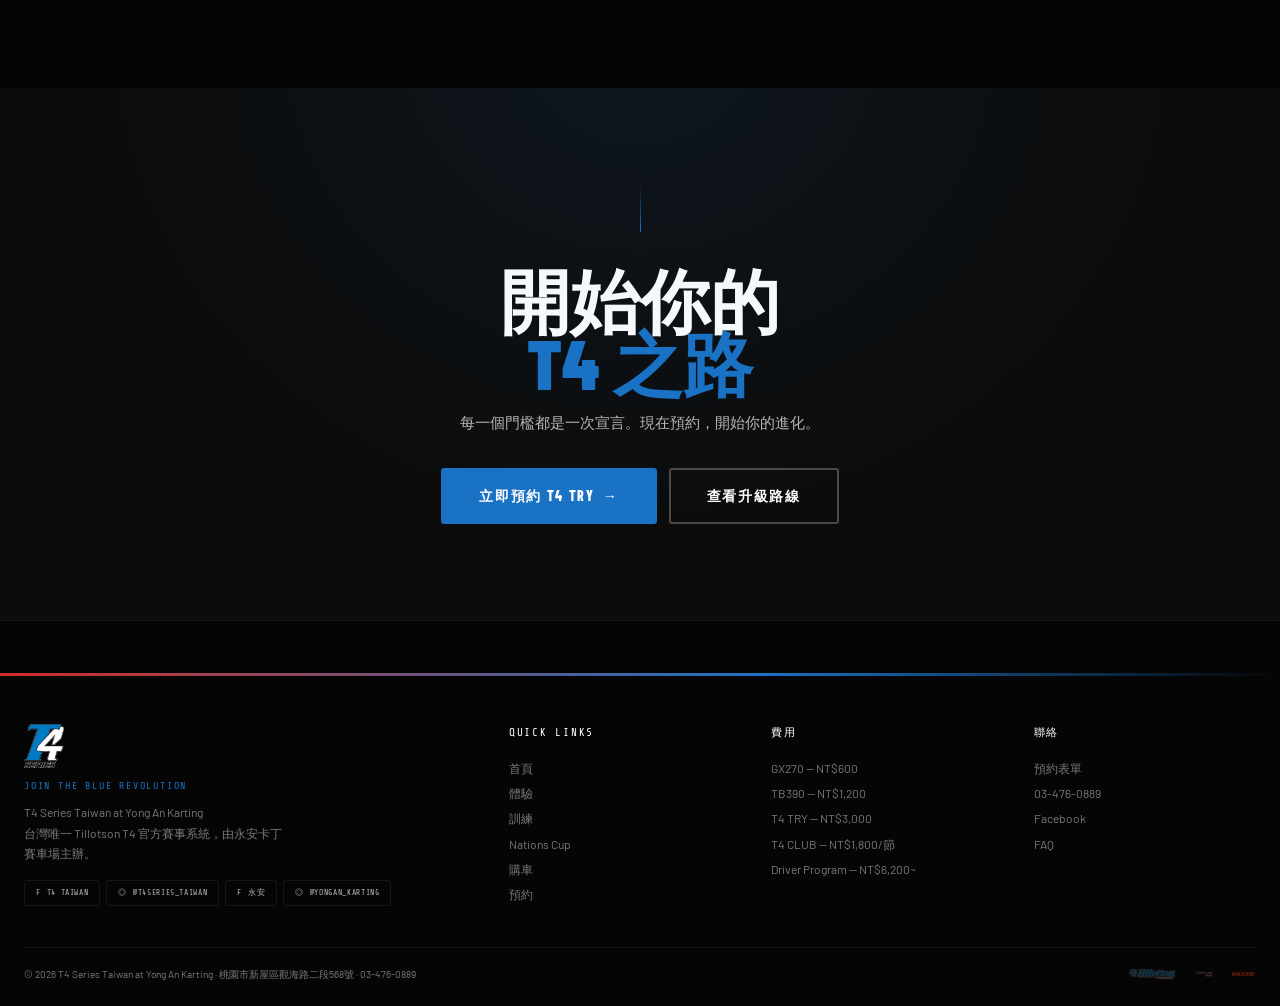
==== commit 63773681: "fix: bump leaderboard label font 9px → 11px (月榜冠軍/年度榜首)" ====
--- a/academy.html
+++ b/academy.html
@@ -1 +1 @@
-<!DOCTYPE html> <html lang="zh-TW"> <head> <meta charset="UTF-8"/> <meta name="viewport" content="width=device-width,initial-scale=1.0"/> <title>訓練 Academy | T4 Series Taiwan at Yong An Karting</title> <meta name="description" content="T4 CLUB 月榜+永久榜排行，Driver Program 一日課程 NT$6,200起。從體驗到賽事，系統訓練。"/> <meta property="og:title" content="訓練 Academy | T4 Series Taiwan at Yong An Karting"/> <meta property="og:image" content="https://willysullen.github.io/T4Series-Taiwan/og-image.jpg"/> <meta property="og:url" content="https://willysullen.github.io/T4Series-Taiwan/academy.html"/> <meta property="og:type" content="website"/> <meta name="twitter:card" content="summary_large_image"/> <meta name="twitter:image" content="https://willysullen.github.io/T4Series-Taiwan/og-image.jpg"/> <link rel="stylesheet" href="style.css"/> </head> <body> <nav class="navbar" id="navbar"> <div class="container nav-inner"> <a href="index.html" class="nav-logo"> <img src="t4-logo.png" alt="T4 Series"/> <div class="nav-logo-sep"></div> <div class="nav-logo-host"><img src="yongan_logo_inverted_keep_red.png" alt="Yong An"/></div> </a> <div class="nav-links"> <a href="index.html">首頁</a> <a href="experience.html">體驗</a> <a href="academy.html">訓練</a> <a href="nationscup.html">Nations Cup</a> <a href="ownership.html">購車</a> <a href="contact.html" class="nav-cta">立即預約</a> </div> <button class="nav-hamburger" id="hamburger" aria-label="選單"><span></span><span></span><span></span></button> </div> </nav> <nav class="nav-mobile" id="nav-mobile"> <a href="index.html">首頁 Home</a> <a href="experience.html">體驗 Experience</a> <a href="academy.html">訓練 Academy</a> <a href="nationscup.html">Nations Cup 🌏</a> <a href="ownership.html">購車 Ownership</a> <a href="contact.html" style="color:var(--blue)">立即預約 →</a> <div class="nav-mobile-partner"> <img src="tillotson-logo.png" alt="Tillotson"/> <img src="yongan_logo_inverted_keep_red.png" alt="Yong An"/> </div> </nav> <section class="page-hero"> <div class="page-hero-bg"></div> <div class="container"> <div style="margin-bottom:20px"><img src="t4-academy-logo.png" alt="T4 Academy" style="height:90px;width:auto"/></div> <div class="page-hero-label">Academy · 訓練系統</div> <h1>T4<br><span class="text-blue">Academy</span></h1> <p>從升級路徑到排行榜，從 Driver Program 到賽車執照，一套完整的進化系統。</p> </div> </section> <!-- GROWTH MAP --> <section class="section" style="background:var(--black)"> <div class="container"> <div class="about-grid"> <div class="reveal-left"> <div class="section-label">成長路線</div> <h2 class="section-title">你的進化<br>路徑</h2> <p style="font-size:15px;color:var(--grey-lt);line-height:1.75;margin-bottom:32px">每一步都有明確的圈速門檻。從 GX270 走入，到站上 Nations Cup 世界舞台，整個系統在同一個場地完成。</p> <div class="timeline"> <div class="tl-step"> <div class="tl-dot filled"></div> <div class="tl-phase">入門 · Phase 1</div> <div class="tl-title">GX270</div> <div class="tl-desc">現場走入 NT$600。熟悉賽道感覺，建立基礎節奏。</div> <span class="tl-note">門檻：1:06 連三圈（F賽道）→ 升 TB390</span> </div> <div class="tl-step"> <div class="tl-dot filled"></div> <div class="tl-phase">進階 · Phase 2</div> <div class="tl-title">TB390</div> <div class="tl-desc">現場走入 NT$1,200。更高動力，開始磨練圈速。假日需5台以上開放，平日不限。</div> <span class="tl-note">門檻：0:59 連三圈（F賽道）→ 進 T4 TRY</span> </div> <div class="tl-step"> <div class="tl-dot filled" style="border-color:var(--blue);background:var(--blue)"></div> <div class="tl-phase" style="color:var(--blue)">競技 · Phase 3</div> <div class="tl-title">T4 TRY</div> <div class="tl-desc">NT$3,000（兩節套裝）。首次駕駛 Tillotson T4 官方賽車，感受真正的競技動力。</div> <span class="tl-note">門檻：0:50 連三圈 → 進 T4 CLUB（T4 門檻永久固定）</span> </div> <div class="tl-step"> <div class="tl-dot filled" style="border-color:var(--blue);background:var(--blue)"></div> <div class="tl-phase" style="color:var(--blue)">會員 · Phase 4</div> <div class="tl-title">T4 CLUB</div> <div class="tl-desc">NT$1,800/節。排行榜、賽事資格、執照課程。這裡才是真正開始。</div> </div> <div class="tl-step"> <div class="tl-dot filled red"></div> <div class="tl-phase red">統規賽 · Phase 5</div> <div class="tl-title">T4 RACE</div> <div class="tl-desc">NT$10,000/場（CLUB）。三站積分 4/26、6/28、8/23。台灣唯一統規卡丁賽事。</div> </div> <div class="tl-step"> <div class="tl-dot red filled"></div> <div class="tl-phase red">世界盃 · Final</div> <div class="tl-title">Nations Cup</div> <div class="tl-desc">年度積分冠軍代表台灣出征西班牙 Valencia。Sep 30 – Oct 4, 2026。</div> </div> </div> </div> <div class="reveal-right"> <div class="section-label red">排行榜</div> <h2 class="section-title">你的成績<br>永久留名</h2> <p style="font-size:14px;color:var(--grey-lt);line-height:1.75;margin-bottom:24px">T4 CLUB 專屬排行榜，月榜每月1日重置，永久榜永不重置。達到 CLUB 資格才列入。</p> <div style="background:var(--dark-2);border:1px solid var(--bdr-b);border-radius:6px;overflow:hidden;margin-bottom:16px"> <div style="padding:14px 18px;background:rgba(26,114,196,.08);border-bottom:1px solid var(--bdr-b);font-family:var(--fm);font-size:10px;letter-spacing:.14em;text-transform:uppercase;color:var(--blue)">📊 月榜 Monthly</div> <div style="padding:18px"> <div style="font-size:13px;color:var(--grey-lt);line-height:1.7;margin-bottom:12px">每月1日重置，當月最快圈速排名，T4 CLUB 會員限定。</div> <div style="display:flex;align-items:center;justify-content:space-between"> <span style="font-family:var(--fm);font-size:9px;letter-spacing:.1em;text-transform:uppercase;color:var(--blue)">🏆 月榜冠軍獎勵</span> <span style="font-family:var(--fd);font-size:13px;font-weight:700;color:var(--grey)">待公告 TBD</span> </div> </div> </div> <div style="padding:16px 18px;border:1px solid var(--bdr-r);border-radius:6px"> <div style="display:flex;align-items:center;gap:12px"> <div style="font-size:22px">🏆</div> <div> <div style="font-family:var(--fd);font-size:17px;font-weight:800;text-transform:uppercase">永久榜 All-Time</div> <div style="font-size:13px;color:var(--grey-lt);margin-top:2px">不重置，名次永久保留。你在永安的最快圈速，屬於你的歷史。</div> <div style="margin-top:6px;display:flex;align-items:center;gap:8px"> <span style="font-family:var(--fm);font-size:9px;color:var(--red)">年度榜首獎勵</span> <span style="font-family:var(--fd);font-size:13px;font-weight:700;color:var(--grey)">待公告 TBD</span> </div> </div> </div> </div> </div> </div> </div> </section> <!-- WHO --> <section class="section tech-bg" style="background:var(--dark)"> <div class="container"> <div class="reveal" style="text-align:center;margin-bottom:40px"> <div class="section-label" style="justify-content:center"><span></span>適合誰？</div> <h2 class="section-title">這套系統<br>為你設計</h2> </div> <div class="who-grid reveal"> <div class="who-card"><div class="who-icon">🏁</div><div class="who-title">賽車愛好者</div><div class="who-text">想從娛樂升級到競技，需要系統性的進化路徑和明確的指標。</div></div> <div class="who-card"><div class="who-icon">🌏</div><div class="who-title">想出國比賽</div><div class="who-text">Nations Cup 是每年的目標。台灣站是唯一通往西班牙的正式路徑。</div></div> <div class="who-card"><div class="who-icon">📈</div><div class="who-title">要看見進步</div><div class="who-text">圈速數據、排行榜、門檻，讓你每次上場都有具體的進步依據。</div></div> </div> </div> </section> <!-- DRIVER PROGRAM --> <section class="section" style="background:var(--black)"> <div class="container"> <div class="about-grid"> <div class="reveal-left"> <div class="section-label red">Driver Program</div> <h2 class="section-title">一日<br>賽車手課程</h2> <p style="font-size:15px;color:var(--grey-lt);line-height:1.75;margin-bottom:24px">每月一次，09:30–12:30，從 TB390 熱身到 T4 決賽。由教練全程帶領，配備官方計時系統。</p> <div style="display:flex;flex-direction:column;gap:10px;margin-bottom:24px"> <div style="display:flex;align-items:center;gap:12px;padding:12px 16px;background:var(--dark-2);border:1px solid var(--bdr);border-radius:6px"> <div style="font-family:var(--fm);font-size: 13px;color:var(--red);width:44px;flex-shrink:0">09:30</div> <div><div style="font-family:var(--fd);font-size:15px;font-weight:800;text-transform:uppercase">TB 場地熱身</div><div style="font-size: 14px;color:var(--grey-lt)">以 TB390 熱身，重新校準賽道感覺</div></div> </div> <div style="display:flex;align-items:center;gap:12px;padding:12px 16px;background:var(--dark-2);border:1px solid var(--bdr);border-radius:6px"> <div style="font-family:var(--fm);font-size: 13px;color:var(--red);width:44px;flex-shrink:0">10:00</div> <div><div style="font-family:var(--fd);font-size:15px;font-weight:800;text-transform:uppercase">T4 場地練習</div><div style="font-size: 14px;color:var(--grey-lt)">正式上 T4，調整設定與節奏</div></div> </div> <div style="display:flex;align-items:center;gap:12px;padding:12px 16px;background:var(--dark-2);border:1px solid var(--bdr);border-radius:6px"> <div style="font-family:var(--fm);font-size: 13px;color:var(--red);width:44px;flex-shrink:0">11:00</div> <div><div style="font-family:var(--fd);font-size:15px;font-weight:800;text-transform:uppercase">T4 計時測時</div><div style="font-size: 14px;color:var(--grey-lt)">ALFANO 7 圈速計時，決定決賽起跑格位</div></div> </div> <div style="display:flex;align-items:center;gap:12px;padding:12px 16px;background:var(--dark-2);border:1px solid var(--bdr-r);border-radius:6px"> <div style="font-family:var(--fm);font-size: 13px;color:var(--red);width:44px;flex-shrink:0">11:30</div> <div><div style="font-family:var(--fd);font-size:15px;font-weight:800;text-transform:uppercase">T4 決賽</div><div style="font-size: 14px;color:var(--grey-lt)">正式決賽，官方拍照留念</div></div> </div> <div style="display:flex;align-items:center;gap:12px;padding:12px 16px;background:var(--dark-2);border:1px solid var(--bdr);border-radius:6px"> <div style="font-family:var(--fm);font-size: 13px;color:var(--grey);width:44px;flex-shrink:0">12:30</div> <div><div style="font-family:var(--fd);font-size:15px;font-weight:800;text-transform:uppercase">自由交流</div><div style="font-size: 14px;color:var(--grey-lt)">賽後技術討論，教練解答問題</div></div> </div> </div> <div style="padding:12px 16px;background:rgba(26,114,196,.06);border:1px solid var(--bdr-b);border-radius:6px;font-size:13px;color:var(--grey-lt);line-height:1.7"> 🪪 <strong style="color:var(--white)">賽車執照課程</strong>：不列入 Driver Program 流程，定期邀請賽車協會到場辦課，官網及 Facebook 公告日期。T4 CLUB 會員可諮詢，費用僅需基本申請費。 </div> </div> <div class="reveal-right"> <div class="program-cards"> <div class="program-card primary"> <div class="program-icon">🏎️</div> <div class="program-title">T4 CLUB 會員</div> <div class="program-price">NT$6,200</div> <div class="program-desc">一日完整賽車課程，含所有車輛使用費與計時費用。</div> <ul class="program-list"> <li>TB390 熱身場地費</li> <li>T4 官方賽車使用費</li> <li>ALFANO 7 圈速計時費</li> <li>教練現場技術指導</li> <li>決賽官方拍照</li> </ul> </div> <div class="program-card"> <div class="program-icon">🚗</div> <div class="program-title">外部報名</div> <div class="program-price">NT$6,800</div> <div class="program-desc">同等課程內容，非 CLUB 會員適用。</div> <ul class="program-list"> <li>同等課程內容</li> <li>含所有費用</li> </ul> </div> </div> <div style="margin-top:16px;padding:14px 18px;background:rgba(212,46,38,.06);border:1px solid var(--bdr-r);border-radius:6px"> <div style="font-family:var(--fm);font-size:9px;letter-spacing:.14em;text-transform:uppercase;color:var(--red);margin-bottom:6px">⚠ 裝備要求</div> <div style="font-size: 14px;color:var(--grey-lt);line-height:1.7">全罩安全帽、頸圈、手套、賽車服（可租借）。所有裝備需通過現場驗車。</div> </div> <div style="margin-top:12px;padding:14px 18px;background:var(--dark-2);border:1px solid var(--bdr);border-radius:6px"> <div style="font-family:var(--fm);font-size:9px;letter-spacing:.14em;text-transform:uppercase;color:var(--grey);margin-bottom:6px">開課時間</div> <div style="font-size:13px;color:var(--grey-lt)">每月一次 · 具體日期於官網及 Facebook 公告<br>需 T4 CLUB 資格或以上</div> </div> <a href="https://forms.gle/rHUpG8XHZ5UAVDtY7" target="_blank" rel="noopener" class="btn btn-primary btn-lg btn-arrow" style="margin-top:16px;width:100%;justify-content:center">登記 Driver Program</a> </div> </div> </div> </section> <section class="final-cta section"> <div class="container"> <div class="final-cta-top"></div> <div class="reveal"> <h2>開始你的<br><span class="text-blue">T4 之路</span></h2> <p>每一個門檻都是一次宣言。現在預約，開始你的進化。</p> <div class="final-cta-btns"> <a href="https://forms.gle/rHUpG8XHZ5UAVDtY7" target="_blank" rel="noopener" class="btn btn-primary btn-lg btn-arrow">立即預約 T4 TRY</a> <a href="index.html#ladder" class="btn btn-outline btn-lg">查看升級路線</a> </div> </div> </div> </section> <footer> <div class="footer-topbar"></div> <div class="container"> <div class="footer-grid"> <div class="footer-brand"> <img src="t4-logo.png" alt="T4 Series"/> <div class="footer-slogan">JOIN THE BLUE REVOLUTION</div> <p>T4 Series Taiwan at Yong An Karting<br>台灣唯一 Tillotson T4 官方賽事系統，由永安卡丁賽車場主辦。</p> <div class="footer-socials"> <a href="https://www.facebook.com/profile.php?id=61577334663302" class="social-btn" target="_blank" rel="noopener"><span>f</span> T4 Taiwan</a> <a href="https://www.instagram.com/t4series_taiwan/" class="social-btn" target="_blank" rel="noopener"><span>◎</span> @t4series_taiwan</a> <a href="https://www.facebook.com/Taoyuan.Yongan.Kart/" class="social-btn red" target="_blank" rel="noopener"><span>f</span> 永安</a> <a href="https://www.instagram.com/yongan_karting/" class="social-btn red" target="_blank" rel="noopener"><span>◎</span> @yongan_karting</a> </div> </div> <div class="footer-col"> <div class="footer-col-title">Quick Links</div> <a href="index.html">首頁</a><a href="experience.html">體驗</a> <a href="academy.html">訓練</a><a href="nationscup.html">Nations Cup</a> <a href="ownership.html">購車</a><a href="contact.html">預約</a> </div> <div class="footer-col"> <div class="footer-col-title">費用</div> <a href="index.html#pricing">GX270 — NT$600</a> <a href="index.html#pricing">TB390 — NT$1,200</a> <a href="contact.html">T4 TRY — NT$3,000</a> <a href="contact.html">T4 CLUB — NT$1,800/節</a> <a href="academy.html">Driver Program — NT$6,200~</a> </div> <div class="footer-col"> <div class="footer-col-title">聯絡</div> <a href="contact.html">預約表單</a> <a href="tel:034760889">03-476-0889</a> <a href="https://www.facebook.com/Taoyuan.Yongan.Kart/" target="_blank">Facebook</a> <a href="contact.html#faq">FAQ</a> </div> </div> <div class="footer-bottom"> <div class="footer-copy">© 2026 T4 Series Taiwan at Yong An Karting · 桃園市新屋區觀海路二段568號 · 03-476-0889</div> <div class="footer-partner-logos"> <a href="https://tillotson.ie/t4-series/" target="_blank" rel="noopener"><img src="tillotson-logo.png" alt="Tillotson"/></a> <img src="yongan_logo_inverted_keep_red.png" alt="Yong An"/> <img src="maxxis-logo.png" alt="Maxxis"/> </div> </div> </div> </footer> <script src="script.js"></script> </body> </html>
+<!DOCTYPE html> <html lang="zh-TW"> <head> <meta charset="UTF-8"/> <meta name="viewport" content="width=device-width,initial-scale=1.0"/> <title>訓練 Academy | T4 Series Taiwan at Yong An Karting</title> <meta name="description" content="T4 CLUB 月榜+永久榜排行，Driver Program 一日課程 NT$6,200起。從體驗到賽事，系統訓練。"/> <meta property="og:title" content="訓練 Academy | T4 Series Taiwan at Yong An Karting"/> <meta property="og:image" content="https://willysullen.github.io/T4Series-Taiwan/og-image.jpg"/> <meta property="og:url" content="https://willysullen.github.io/T4Series-Taiwan/academy.html"/> <meta property="og:type" content="website"/> <meta name="twitter:card" content="summary_large_image"/> <meta name="twitter:image" content="https://willysullen.github.io/T4Series-Taiwan/og-image.jpg"/> <link rel="stylesheet" href="style.css"/> </head> <body> <nav class="navbar" id="navbar"> <div class="container nav-inner"> <a href="index.html" class="nav-logo"> <img src="t4-logo.png" alt="T4 Series"/> <div class="nav-logo-sep"></div> <div class="nav-logo-host"><img src="yongan_logo_inverted_keep_red.png" alt="Yong An"/></div> </a> <div class="nav-links"> <a href="index.html">首頁</a> <a href="experience.html">體驗</a> <a href="academy.html">訓練</a> <a href="nationscup.html">Nations Cup</a> <a href="ownership.html">購車</a> <a href="contact.html" class="nav-cta">立即預約</a> </div> <button class="nav-hamburger" id="hamburger" aria-label="選單"><span></span><span></span><span></span></button> </div> </nav> <nav class="nav-mobile" id="nav-mobile"> <a href="index.html">首頁 Home</a> <a href="experience.html">體驗 Experience</a> <a href="academy.html">訓練 Academy</a> <a href="nationscup.html">Nations Cup 🌏</a> <a href="ownership.html">購車 Ownership</a> <a href="contact.html" style="color:var(--blue)">立即預約 →</a> <div class="nav-mobile-partner"> <img src="tillotson-logo.png" alt="Tillotson"/> <img src="yongan_logo_inverted_keep_red.png" alt="Yong An"/> </div> </nav> <section class="page-hero"> <div class="page-hero-bg"></div> <div class="container"> <div style="margin-bottom:20px"><img src="t4-academy-logo.png" alt="T4 Academy" style="height:90px;width:auto"/></div> <div class="page-hero-label">Academy · 訓練系統</div> <h1>T4<br><span class="text-blue">Academy</span></h1> <p>從升級路徑到排行榜，從 Driver Program 到賽車執照，一套完整的進化系統。</p> </div> </section> <!-- GROWTH MAP --> <section class="section" style="background:var(--black)"> <div class="container"> <div class="about-grid"> <div class="reveal-left"> <div class="section-label">成長路線</div> <h2 class="section-title">你的進化<br>路徑</h2> <p style="font-size:15px;color:var(--grey-lt);line-height:1.75;margin-bottom:32px">每一步都有明確的圈速門檻。從 GX270 走入，到站上 Nations Cup 世界舞台，整個系統在同一個場地完成。</p> <div class="timeline"> <div class="tl-step"> <div class="tl-dot filled"></div> <div class="tl-phase">入門 · Phase 1</div> <div class="tl-title">GX270</div> <div class="tl-desc">現場走入 NT$600。熟悉賽道感覺，建立基礎節奏。</div> <span class="tl-note">門檻：1:06 連三圈（F賽道）→ 升 TB390</span> </div> <div class="tl-step"> <div class="tl-dot filled"></div> <div class="tl-phase">進階 · Phase 2</div> <div class="tl-title">TB390</div> <div class="tl-desc">現場走入 NT$1,200。更高動力，開始磨練圈速。假日需5台以上開放，平日不限。</div> <span class="tl-note">門檻：0:59 連三圈（F賽道）→ 進 T4 TRY</span> </div> <div class="tl-step"> <div class="tl-dot filled" style="border-color:var(--blue);background:var(--blue)"></div> <div class="tl-phase" style="color:var(--blue)">競技 · Phase 3</div> <div class="tl-title">T4 TRY</div> <div class="tl-desc">NT$3,000（兩節套裝）。首次駕駛 Tillotson T4 官方賽車，感受真正的競技動力。</div> <span class="tl-note">門檻：0:50 連三圈 → 進 T4 CLUB（T4 門檻永久固定）</span> </div> <div class="tl-step"> <div class="tl-dot filled" style="border-color:var(--blue);background:var(--blue)"></div> <div class="tl-phase" style="color:var(--blue)">會員 · Phase 4</div> <div class="tl-title">T4 CLUB</div> <div class="tl-desc">NT$1,800/節。排行榜、賽事資格、執照課程。這裡才是真正開始。</div> </div> <div class="tl-step"> <div class="tl-dot filled red"></div> <div class="tl-phase red">統規賽 · Phase 5</div> <div class="tl-title">T4 RACE</div> <div class="tl-desc">NT$10,000/場（CLUB）。三站積分 4/26、6/28、8/23。台灣唯一統規卡丁賽事。</div> </div> <div class="tl-step"> <div class="tl-dot red filled"></div> <div class="tl-phase red">世界盃 · Final</div> <div class="tl-title">Nations Cup</div> <div class="tl-desc">年度積分冠軍代表台灣出征西班牙 Valencia。Sep 30 – Oct 4, 2026。</div> </div> </div> </div> <div class="reveal-right"> <div class="section-label red">排行榜</div> <h2 class="section-title">你的成績<br>永久留名</h2> <p style="font-size:14px;color:var(--grey-lt);line-height:1.75;margin-bottom:24px">T4 CLUB 專屬排行榜，月榜每月1日重置，永久榜永不重置。達到 CLUB 資格才列入。</p> <div style="background:var(--dark-2);border:1px solid var(--bdr-b);border-radius:6px;overflow:hidden;margin-bottom:16px"> <div style="padding:14px 18px;background:rgba(26,114,196,.08);border-bottom:1px solid var(--bdr-b);font-family:var(--fm);font-size:10px;letter-spacing:.14em;text-transform:uppercase;color:var(--blue)">📊 月榜 Monthly</div> <div style="padding:18px"> <div style="font-size:13px;color:var(--grey-lt);line-height:1.7;margin-bottom:12px">每月1日重置，當月最快圈速排名，T4 CLUB 會員限定。</div> <div style="display:flex;align-items:center;justify-content:space-between"> <span style="font-family:var(--fm);font-size:11px;letter-spacing:.1em;text-transform:uppercase;color:var(--blue)">🏆 月榜冠軍獎勵</span> <span style="font-family:var(--fd);font-size:13px;font-weight:700;color:var(--grey)">待公告 TBD</span> </div> </div> </div> <div style="padding:16px 18px;border:1px solid var(--bdr-r);border-radius:6px"> <div style="display:flex;align-items:center;gap:12px"> <div style="font-size:22px">🏆</div> <div> <div style="font-family:var(--fd);font-size:17px;font-weight:800;text-transform:uppercase">永久榜 All-Time</div> <div style="font-size:13px;color:var(--grey-lt);margin-top:2px">不重置，名次永久保留。你在永安的最快圈速，屬於你的歷史。</div> <div style="margin-top:6px;display:flex;align-items:center;gap:8px"> <span style="font-family:var(--fm);font-size:11px;color:var(--red)">年度榜首獎勵</span> <span style="font-family:var(--fd);font-size:13px;font-weight:700;color:var(--grey)">待公告 TBD</span> </div> </div> </div> </div> </div> </div> </div> </section> <!-- WHO --> <section class="section tech-bg" style="background:var(--dark)"> <div class="container"> <div class="reveal" style="text-align:center;margin-bottom:40px"> <div class="section-label" style="justify-content:center"><span></span>適合誰？</div> <h2 class="section-title">這套系統<br>為你設計</h2> </div> <div class="who-grid reveal"> <div class="who-card"><div class="who-icon">🏁</div><div class="who-title">賽車愛好者</div><div class="who-text">想從娛樂升級到競技，需要系統性的進化路徑和明確的指標。</div></div> <div class="who-card"><div class="who-icon">🌏</div><div class="who-title">想出國比賽</div><div class="who-text">Nations Cup 是每年的目標。台灣站是唯一通往西班牙的正式路徑。</div></div> <div class="who-card"><div class="who-icon">📈</div><div class="who-title">要看見進步</div><div class="who-text">圈速數據、排行榜、門檻，讓你每次上場都有具體的進步依據。</div></div> </div> </div> </section> <!-- DRIVER PROGRAM --> <section class="section" style="background:var(--black)"> <div class="container"> <div class="about-grid"> <div class="reveal-left"> <div class="section-label red">Driver Program</div> <h2 class="section-title">一日<br>賽車手課程</h2> <p style="font-size:15px;color:var(--grey-lt);line-height:1.75;margin-bottom:24px">每月一次，09:30–12:30，從 TB390 熱身到 T4 決賽。由教練全程帶領，配備官方計時系統。</p> <div style="display:flex;flex-direction:column;gap:10px;margin-bottom:24px"> <div style="display:flex;align-items:center;gap:12px;padding:12px 16px;background:var(--dark-2);border:1px solid var(--bdr);border-radius:6px"> <div style="font-family:var(--fm);font-size: 13px;color:var(--red);width:44px;flex-shrink:0">09:30</div> <div><div style="font-family:var(--fd);font-size:15px;font-weight:800;text-transform:uppercase">TB 場地熱身</div><div style="font-size: 14px;color:var(--grey-lt)">以 TB390 熱身，重新校準賽道感覺</div></div> </div> <div style="display:flex;align-items:center;gap:12px;padding:12px 16px;background:var(--dark-2);border:1px solid var(--bdr);border-radius:6px"> <div style="font-family:var(--fm);font-size: 13px;color:var(--red);width:44px;flex-shrink:0">10:00</div> <div><div style="font-family:var(--fd);font-size:15px;font-weight:800;text-transform:uppercase">T4 場地練習</div><div style="font-size: 14px;color:var(--grey-lt)">正式上 T4，調整設定與節奏</div></div> </div> <div style="display:flex;align-items:center;gap:12px;padding:12px 16px;background:var(--dark-2);border:1px solid var(--bdr);border-radius:6px"> <div style="font-family:var(--fm);font-size: 13px;color:var(--red);width:44px;flex-shrink:0">11:00</div> <div><div style="font-family:var(--fd);font-size:15px;font-weight:800;text-transform:uppercase">T4 計時測時</div><div style="font-size: 14px;color:var(--grey-lt)">ALFANO 7 圈速計時，決定決賽起跑格位</div></div> </div> <div style="display:flex;align-items:center;gap:12px;padding:12px 16px;background:var(--dark-2);border:1px solid var(--bdr-r);border-radius:6px"> <div style="font-family:var(--fm);font-size: 13px;color:var(--red);width:44px;flex-shrink:0">11:30</div> <div><div style="font-family:var(--fd);font-size:15px;font-weight:800;text-transform:uppercase">T4 決賽</div><div style="font-size: 14px;color:var(--grey-lt)">正式決賽，官方拍照留念</div></div> </div> <div style="display:flex;align-items:center;gap:12px;padding:12px 16px;background:var(--dark-2);border:1px solid var(--bdr);border-radius:6px"> <div style="font-family:var(--fm);font-size: 13px;color:var(--grey);width:44px;flex-shrink:0">12:30</div> <div><div style="font-family:var(--fd);font-size:15px;font-weight:800;text-transform:uppercase">自由交流</div><div style="font-size: 14px;color:var(--grey-lt)">賽後技術討論，教練解答問題</div></div> </div> </div> <div style="padding:12px 16px;background:rgba(26,114,196,.06);border:1px solid var(--bdr-b);border-radius:6px;font-size:13px;color:var(--grey-lt);line-height:1.7"> 🪪 <strong style="color:var(--white)">賽車執照課程</strong>：不列入 Driver Program 流程，定期邀請賽車協會到場辦課，官網及 Facebook 公告日期。T4 CLUB 會員可諮詢，費用僅需基本申請費。 </div> </div> <div class="reveal-right"> <div class="program-cards"> <div class="program-card primary"> <div class="program-icon">🏎️</div> <div class="program-title">T4 CLUB 會員</div> <div class="program-price">NT$6,200</div> <div class="program-desc">一日完整賽車課程，含所有車輛使用費與計時費用。</div> <ul class="program-list"> <li>TB390 熱身場地費</li> <li>T4 官方賽車使用費</li> <li>ALFANO 7 圈速計時費</li> <li>教練現場技術指導</li> <li>決賽官方拍照</li> </ul> </div> <div class="program-card"> <div class="program-icon">🚗</div> <div class="program-title">外部報名</div> <div class="program-price">NT$6,800</div> <div class="program-desc">同等課程內容，非 CLUB 會員適用。</div> <ul class="program-list"> <li>同等課程內容</li> <li>含所有費用</li> </ul> </div> </div> <div style="margin-top:16px;padding:14px 18px;background:rgba(212,46,38,.06);border:1px solid var(--bdr-r);border-radius:6px"> <div style="font-family:var(--fm);font-size:9px;letter-spacing:.14em;text-transform:uppercase;color:var(--red);margin-bottom:6px">⚠ 裝備要求</div> <div style="font-size: 14px;color:var(--grey-lt);line-height:1.7">全罩安全帽、頸圈、手套、賽車服（可租借）。所有裝備需通過現場驗車。</div> </div> <div style="margin-top:12px;padding:14px 18px;background:var(--dark-2);border:1px solid var(--bdr);border-radius:6px"> <div style="font-family:var(--fm);font-size:9px;letter-spacing:.14em;text-transform:uppercase;color:var(--grey);margin-bottom:6px">開課時間</div> <div style="font-size:13px;color:var(--grey-lt)">每月一次 · 具體日期於官網及 Facebook 公告<br>需 T4 CLUB 資格或以上</div> </div> <a href="https://forms.gle/rHUpG8XHZ5UAVDtY7" target="_blank" rel="noopener" class="btn btn-primary btn-lg btn-arrow" style="margin-top:16px;width:100%;justify-content:center">登記 Driver Program</a> </div> </div> </div> </section> <section class="final-cta section"> <div class="container"> <div class="final-cta-top"></div> <div class="reveal"> <h2>開始你的<br><span class="text-blue">T4 之路</span></h2> <p>每一個門檻都是一次宣言。現在預約，開始你的進化。</p> <div class="final-cta-btns"> <a href="https://forms.gle/rHUpG8XHZ5UAVDtY7" target="_blank" rel="noopener" class="btn btn-primary btn-lg btn-arrow">立即預約 T4 TRY</a> <a href="index.html#ladder" class="btn btn-outline btn-lg">查看升級路線</a> </div> </div> </div> </section> <footer> <div class="footer-topbar"></div> <div class="container"> <div class="footer-grid"> <div class="footer-brand"> <img src="t4-logo.png" alt="T4 Series"/> <div class="footer-slogan">JOIN THE BLUE REVOLUTION</div> <p>T4 Series Taiwan at Yong An Karting<br>台灣唯一 Tillotson T4 官方賽事系統，由永安卡丁賽車場主辦。</p> <div class="footer-socials"> <a href="https://www.facebook.com/profile.php?id=61577334663302" class="social-btn" target="_blank" rel="noopener"><span>f</span> T4 Taiwan</a> <a href="https://www.instagram.com/t4series_taiwan/" class="social-btn" target="_blank" rel="noopener"><span>◎</span> @t4series_taiwan</a> <a href="https://www.facebook.com/Taoyuan.Yongan.Kart/" class="social-btn red" target="_blank" rel="noopener"><span>f</span> 永安</a> <a href="https://www.instagram.com/yongan_karting/" class="social-btn red" target="_blank" rel="noopener"><span>◎</span> @yongan_karting</a> </div> </div> <div class="footer-col"> <div class="footer-col-title">Quick Links</div> <a href="index.html">首頁</a><a href="experience.html">體驗</a> <a href="academy.html">訓練</a><a href="nationscup.html">Nations Cup</a> <a href="ownership.html">購車</a><a href="contact.html">預約</a> </div> <div class="footer-col"> <div class="footer-col-title">費用</div> <a href="index.html#pricing">GX270 — NT$600</a> <a href="index.html#pricing">TB390 — NT$1,200</a> <a href="contact.html">T4 TRY — NT$3,000</a> <a href="contact.html">T4 CLUB — NT$1,800/節</a> <a href="academy.html">Driver Program — NT$6,200~</a> </div> <div class="footer-col"> <div class="footer-col-title">聯絡</div> <a href="contact.html">預約表單</a> <a href="tel:034760889">03-476-0889</a> <a href="https://www.facebook.com/Taoyuan.Yongan.Kart/" target="_blank">Facebook</a> <a href="contact.html#faq">FAQ</a> </div> </div> <div class="footer-bottom"> <div class="footer-copy">© 2026 T4 Series Taiwan at Yong An Karting · 桃園市新屋區觀海路二段568號 · 03-476-0889</div> <div class="footer-partner-logos"> <a href="https://tillotson.ie/t4-series/" target="_blank" rel="noopener"><img src="tillotson-logo.png" alt="Tillotson"/></a> <img src="yongan_logo_inverted_keep_red.png" alt="Yong An"/> <img src="maxxis-logo.png" alt="Maxxis"/> </div> </div> </div> </footer> <script src="script.js"></script> </body> </html>
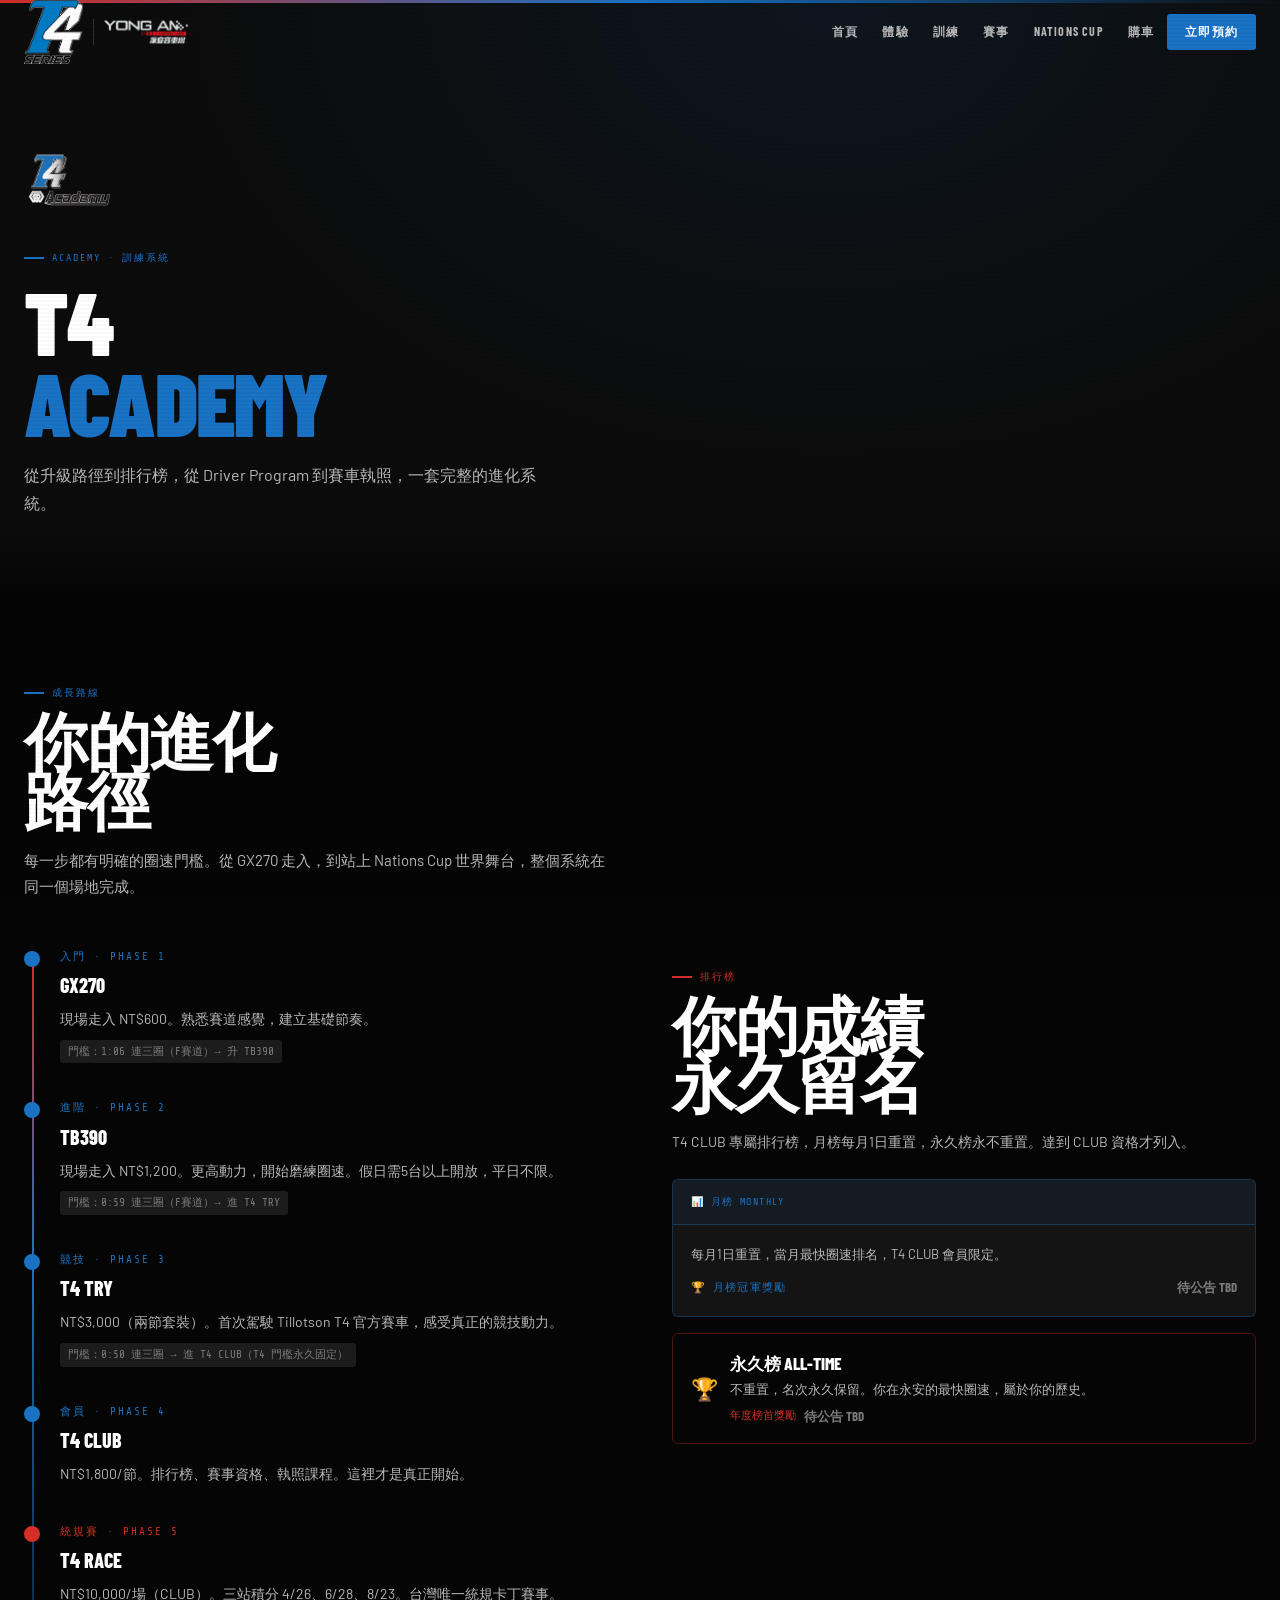
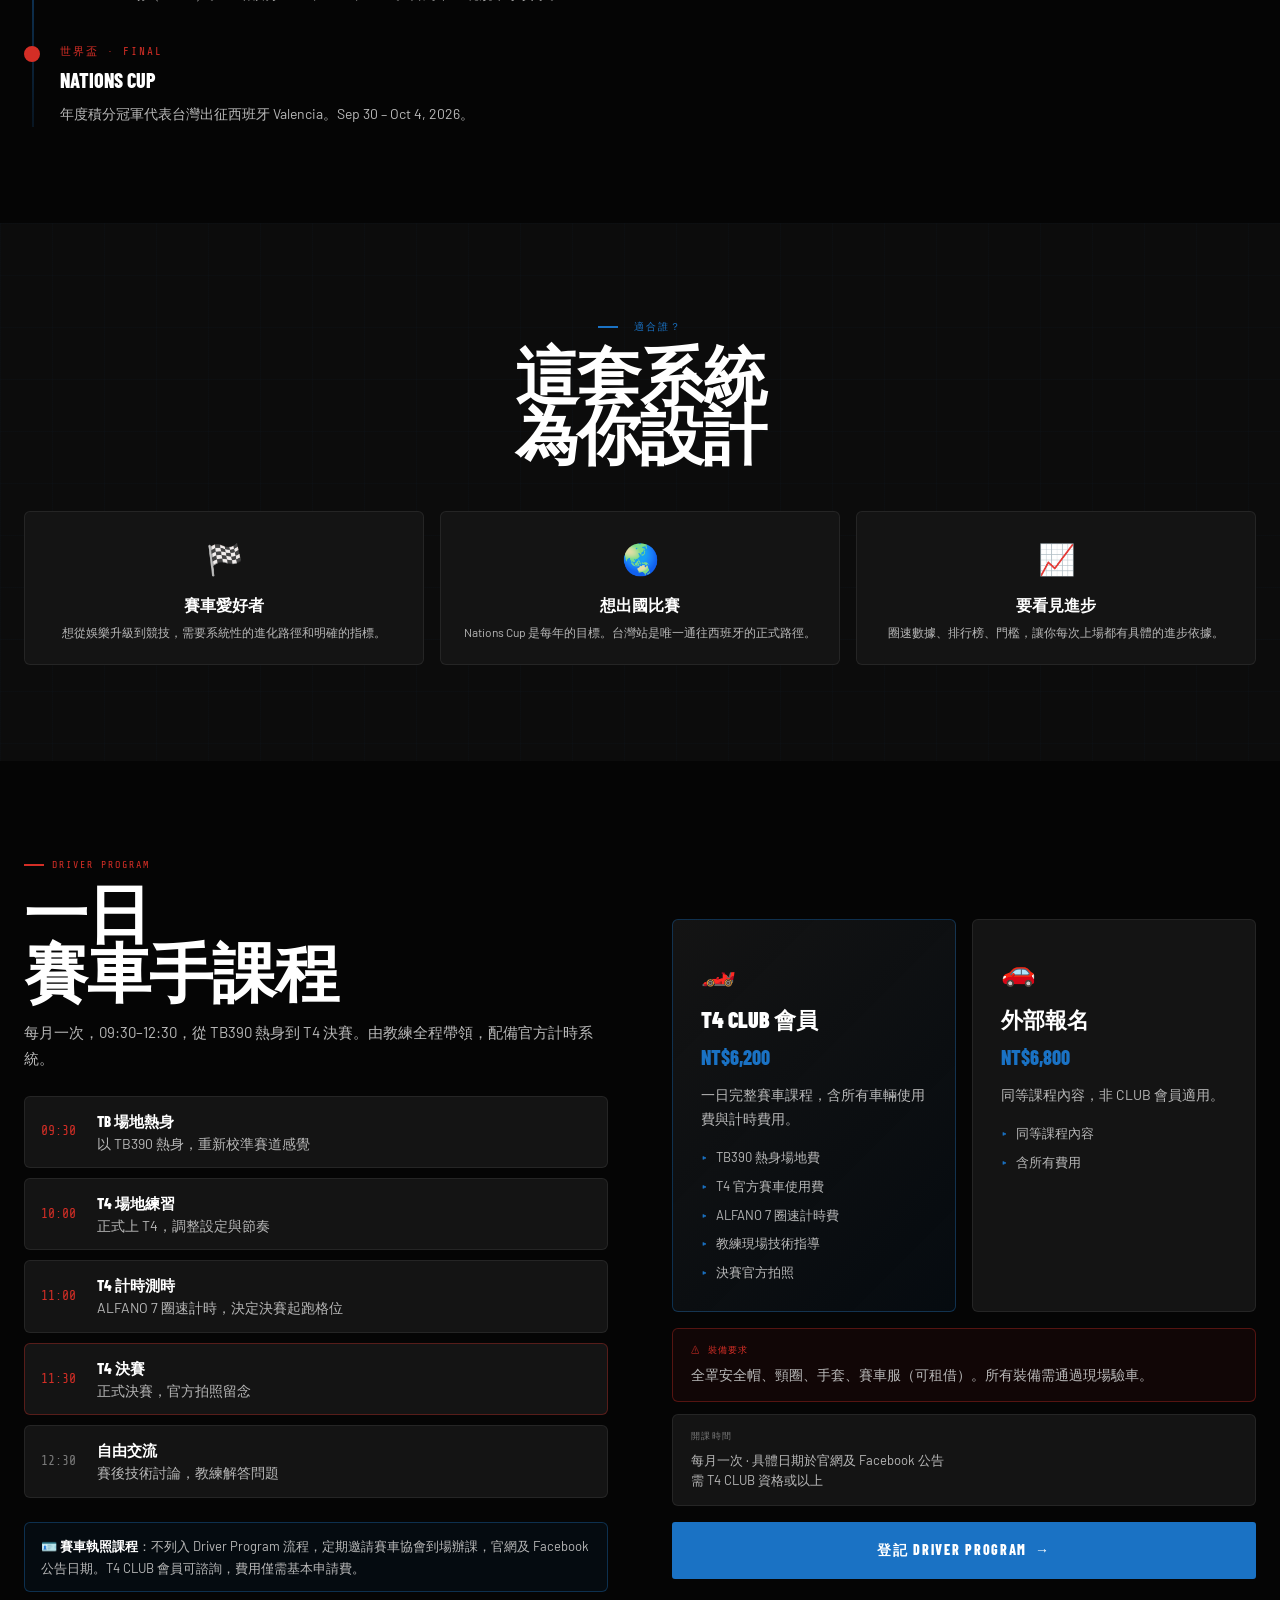
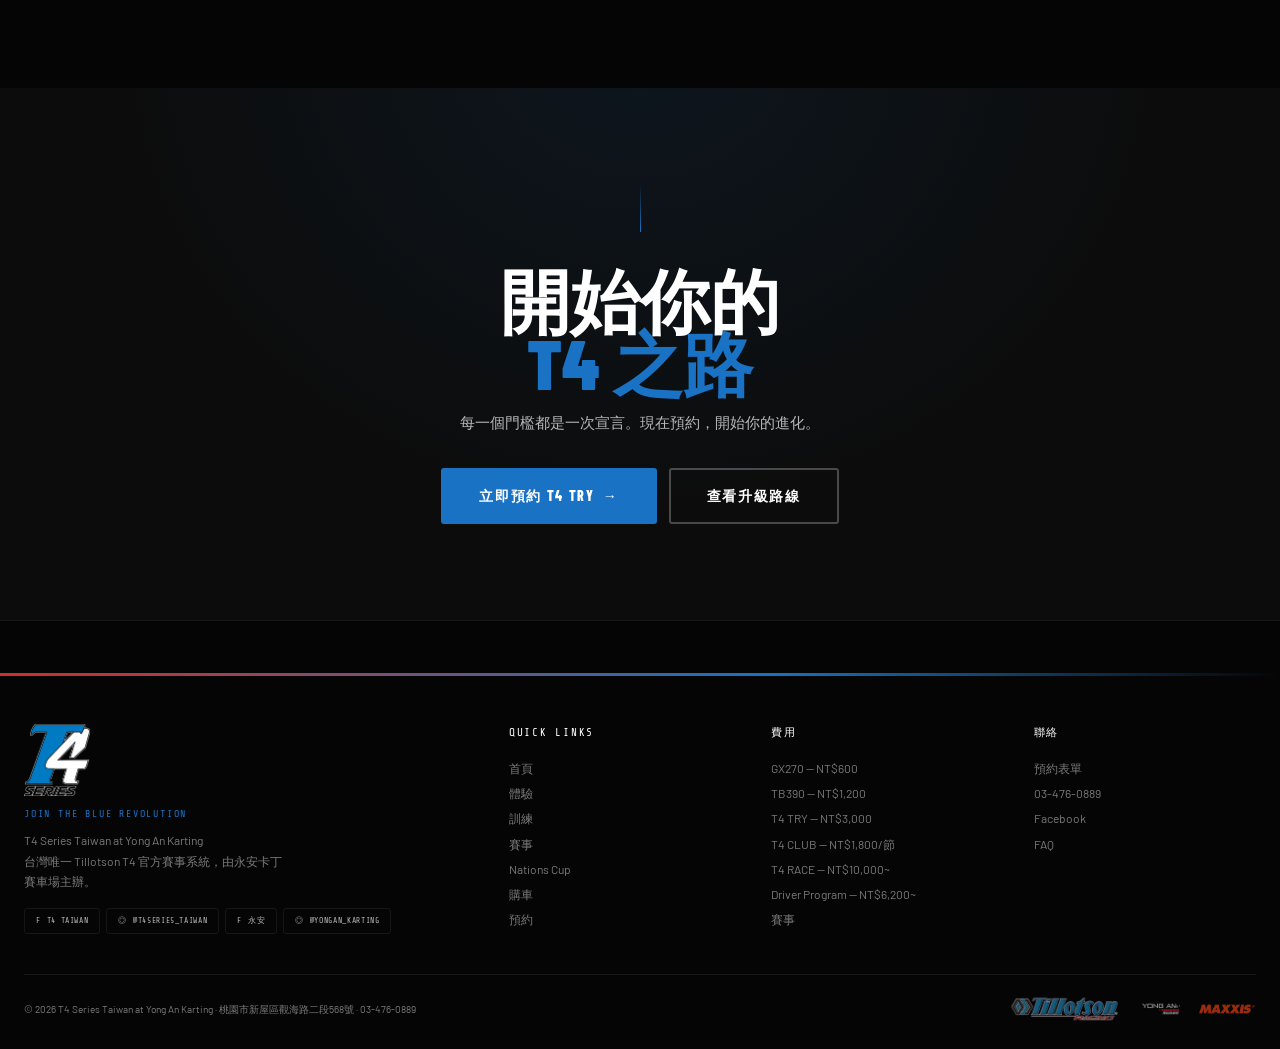
==== commit 0cde848e: "Update academy.html" ====
--- a/academy.html
+++ b/academy.html
@@ -1 +1 @@
-<!DOCTYPE html> <html lang="zh-TW"> <head> <meta charset="UTF-8"/> <meta name="viewport" content="width=device-width,initial-scale=1.0"/> <title>訓練 Academy | T4 Series Taiwan at Yong An Karting</title> <meta name="description" content="T4 CLUB 月榜+永久榜排行，Driver Program 一日課程 NT$6,200起。從體驗到賽事，系統訓練。"/> <meta property="og:title" content="訓練 Academy | T4 Series Taiwan at Yong An Karting"/> <meta property="og:image" content="https://willysullen.github.io/T4Series-Taiwan/og-image.jpg"/> <meta property="og:url" content="https://willysullen.github.io/T4Series-Taiwan/academy.html"/> <meta property="og:type" content="website"/> <meta name="twitter:card" content="summary_large_image"/> <meta name="twitter:image" content="https://willysullen.github.io/T4Series-Taiwan/og-image.jpg"/> <link rel="stylesheet" href="style.css"/> </head> <body> <nav class="navbar" id="navbar"> <div class="container nav-inner"> <a href="index.html" class="nav-logo"> <img src="t4-logo.png" alt="T4 Series"/> <div class="nav-logo-sep"></div> <div class="nav-logo-host"><img src="yongan_logo_inverted_keep_red.png" alt="Yong An"/></div> </a> <div class="nav-links"> <a href="index.html">首頁</a> <a href="experience.html">體驗</a> <a href="academy.html">訓練</a> <a href="nationscup.html">Nations Cup</a> <a href="ownership.html">購車</a> <a href="contact.html" class="nav-cta">立即預約</a> </div> <button class="nav-hamburger" id="hamburger" aria-label="選單"><span></span><span></span><span></span></button> </div> </nav> <nav class="nav-mobile" id="nav-mobile"> <a href="index.html">首頁 Home</a> <a href="experience.html">體驗 Experience</a> <a href="academy.html">訓練 Academy</a> <a href="nationscup.html">Nations Cup 🌏</a> <a href="ownership.html">購車 Ownership</a> <a href="contact.html" style="color:var(--blue)">立即預約 →</a> <div class="nav-mobile-partner"> <img src="tillotson-logo.png" alt="Tillotson"/> <img src="yongan_logo_inverted_keep_red.png" alt="Yong An"/> </div> </nav> <section class="page-hero"> <div class="page-hero-bg"></div> <div class="container"> <div style="margin-bottom:20px"><img src="t4-academy-logo.png" alt="T4 Academy" style="height:90px;width:auto"/></div> <div class="page-hero-label">Academy · 訓練系統</div> <h1>T4<br><span class="text-blue">Academy</span></h1> <p>從升級路徑到排行榜，從 Driver Program 到賽車執照，一套完整的進化系統。</p> </div> </section> <!-- GROWTH MAP --> <section class="section" style="background:var(--black)"> <div class="container"> <div class="about-grid"> <div class="reveal-left"> <div class="section-label">成長路線</div> <h2 class="section-title">你的進化<br>路徑</h2> <p style="font-size:15px;color:var(--grey-lt);line-height:1.75;margin-bottom:32px">每一步都有明確的圈速門檻。從 GX270 走入，到站上 Nations Cup 世界舞台，整個系統在同一個場地完成。</p> <div class="timeline"> <div class="tl-step"> <div class="tl-dot filled"></div> <div class="tl-phase">入門 · Phase 1</div> <div class="tl-title">GX270</div> <div class="tl-desc">現場走入 NT$600。熟悉賽道感覺，建立基礎節奏。</div> <span class="tl-note">門檻：1:06 連三圈（F賽道）→ 升 TB390</span> </div> <div class="tl-step"> <div class="tl-dot filled"></div> <div class="tl-phase">進階 · Phase 2</div> <div class="tl-title">TB390</div> <div class="tl-desc">現場走入 NT$1,200。更高動力，開始磨練圈速。假日需5台以上開放，平日不限。</div> <span class="tl-note">門檻：0:59 連三圈（F賽道）→ 進 T4 TRY</span> </div> <div class="tl-step"> <div class="tl-dot filled" style="border-color:var(--blue);background:var(--blue)"></div> <div class="tl-phase" style="color:var(--blue)">競技 · Phase 3</div> <div class="tl-title">T4 TRY</div> <div class="tl-desc">NT$3,000（兩節套裝）。首次駕駛 Tillotson T4 官方賽車，感受真正的競技動力。</div> <span class="tl-note">門檻：0:50 連三圈 → 進 T4 CLUB（T4 門檻永久固定）</span> </div> <div class="tl-step"> <div class="tl-dot filled" style="border-color:var(--blue);background:var(--blue)"></div> <div class="tl-phase" style="color:var(--blue)">會員 · Phase 4</div> <div class="tl-title">T4 CLUB</div> <div class="tl-desc">NT$1,800/節。排行榜、賽事資格、執照課程。這裡才是真正開始。</div> </div> <div class="tl-step"> <div class="tl-dot filled red"></div> <div class="tl-phase red">統規賽 · Phase 5</div> <div class="tl-title">T4 RACE</div> <div class="tl-desc">NT$10,000/場（CLUB）。三站積分 4/26、6/28、8/23。台灣唯一統規卡丁賽事。</div> </div> <div class="tl-step"> <div class="tl-dot red filled"></div> <div class="tl-phase red">世界盃 · Final</div> <div class="tl-title">Nations Cup</div> <div class="tl-desc">年度積分冠軍代表台灣出征西班牙 Valencia。Sep 30 – Oct 4, 2026。</div> </div> </div> </div> <div class="reveal-right"> <div class="section-label red">排行榜</div> <h2 class="section-title">你的成績<br>永久留名</h2> <p style="font-size:14px;color:var(--grey-lt);line-height:1.75;margin-bottom:24px">T4 CLUB 專屬排行榜，月榜每月1日重置，永久榜永不重置。達到 CLUB 資格才列入。</p> <div style="background:var(--dark-2);border:1px solid var(--bdr-b);border-radius:6px;overflow:hidden;margin-bottom:16px"> <div style="padding:14px 18px;background:rgba(26,114,196,.08);border-bottom:1px solid var(--bdr-b);font-family:var(--fm);font-size:10px;letter-spacing:.14em;text-transform:uppercase;color:var(--blue)">📊 月榜 Monthly</div> <div style="padding:18px"> <div style="font-size:13px;color:var(--grey-lt);line-height:1.7;margin-bottom:12px">每月1日重置，當月最快圈速排名，T4 CLUB 會員限定。</div> <div style="display:flex;align-items:center;justify-content:space-between"> <span style="font-family:var(--fm);font-size:11px;letter-spacing:.1em;text-transform:uppercase;color:var(--blue)">🏆 月榜冠軍獎勵</span> <span style="font-family:var(--fd);font-size:13px;font-weight:700;color:var(--grey)">待公告 TBD</span> </div> </div> </div> <div style="padding:16px 18px;border:1px solid var(--bdr-r);border-radius:6px"> <div style="display:flex;align-items:center;gap:12px"> <div style="font-size:22px">🏆</div> <div> <div style="font-family:var(--fd);font-size:17px;font-weight:800;text-transform:uppercase">永久榜 All-Time</div> <div style="font-size:13px;color:var(--grey-lt);margin-top:2px">不重置，名次永久保留。你在永安的最快圈速，屬於你的歷史。</div> <div style="margin-top:6px;display:flex;align-items:center;gap:8px"> <span style="font-family:var(--fm);font-size:11px;color:var(--red)">年度榜首獎勵</span> <span style="font-family:var(--fd);font-size:13px;font-weight:700;color:var(--grey)">待公告 TBD</span> </div> </div> </div> </div> </div> </div> </div> </section> <!-- WHO --> <section class="section tech-bg" style="background:var(--dark)"> <div class="container"> <div class="reveal" style="text-align:center;margin-bottom:40px"> <div class="section-label" style="justify-content:center"><span></span>適合誰？</div> <h2 class="section-title">這套系統<br>為你設計</h2> </div> <div class="who-grid reveal"> <div class="who-card"><div class="who-icon">🏁</div><div class="who-title">賽車愛好者</div><div class="who-text">想從娛樂升級到競技，需要系統性的進化路徑和明確的指標。</div></div> <div class="who-card"><div class="who-icon">🌏</div><div class="who-title">想出國比賽</div><div class="who-text">Nations Cup 是每年的目標。台灣站是唯一通往西班牙的正式路徑。</div></div> <div class="who-card"><div class="who-icon">📈</div><div class="who-title">要看見進步</div><div class="who-text">圈速數據、排行榜、門檻，讓你每次上場都有具體的進步依據。</div></div> </div> </div> </section> <!-- DRIVER PROGRAM --> <section class="section" style="background:var(--black)"> <div class="container"> <div class="about-grid"> <div class="reveal-left"> <div class="section-label red">Driver Program</div> <h2 class="section-title">一日<br>賽車手課程</h2> <p style="font-size:15px;color:var(--grey-lt);line-height:1.75;margin-bottom:24px">每月一次，09:30–12:30，從 TB390 熱身到 T4 決賽。由教練全程帶領，配備官方計時系統。</p> <div style="display:flex;flex-direction:column;gap:10px;margin-bottom:24px"> <div style="display:flex;align-items:center;gap:12px;padding:12px 16px;background:var(--dark-2);border:1px solid var(--bdr);border-radius:6px"> <div style="font-family:var(--fm);font-size: 13px;color:var(--red);width:44px;flex-shrink:0">09:30</div> <div><div style="font-family:var(--fd);font-size:15px;font-weight:800;text-transform:uppercase">TB 場地熱身</div><div style="font-size: 14px;color:var(--grey-lt)">以 TB390 熱身，重新校準賽道感覺</div></div> </div> <div style="display:flex;align-items:center;gap:12px;padding:12px 16px;background:var(--dark-2);border:1px solid var(--bdr);border-radius:6px"> <div style="font-family:var(--fm);font-size: 13px;color:var(--red);width:44px;flex-shrink:0">10:00</div> <div><div style="font-family:var(--fd);font-size:15px;font-weight:800;text-transform:uppercase">T4 場地練習</div><div style="font-size: 14px;color:var(--grey-lt)">正式上 T4，調整設定與節奏</div></div> </div> <div style="display:flex;align-items:center;gap:12px;padding:12px 16px;background:var(--dark-2);border:1px solid var(--bdr);border-radius:6px"> <div style="font-family:var(--fm);font-size: 13px;color:var(--red);width:44px;flex-shrink:0">11:00</div> <div><div style="font-family:var(--fd);font-size:15px;font-weight:800;text-transform:uppercase">T4 計時測時</div><div style="font-size: 14px;color:var(--grey-lt)">ALFANO 7 圈速計時，決定決賽起跑格位</div></div> </div> <div style="display:flex;align-items:center;gap:12px;padding:12px 16px;background:var(--dark-2);border:1px solid var(--bdr-r);border-radius:6px"> <div style="font-family:var(--fm);font-size: 13px;color:var(--red);width:44px;flex-shrink:0">11:30</div> <div><div style="font-family:var(--fd);font-size:15px;font-weight:800;text-transform:uppercase">T4 決賽</div><div style="font-size: 14px;color:var(--grey-lt)">正式決賽，官方拍照留念</div></div> </div> <div style="display:flex;align-items:center;gap:12px;padding:12px 16px;background:var(--dark-2);border:1px solid var(--bdr);border-radius:6px"> <div style="font-family:var(--fm);font-size: 13px;color:var(--grey);width:44px;flex-shrink:0">12:30</div> <div><div style="font-family:var(--fd);font-size:15px;font-weight:800;text-transform:uppercase">自由交流</div><div style="font-size: 14px;color:var(--grey-lt)">賽後技術討論，教練解答問題</div></div> </div> </div> <div style="padding:12px 16px;background:rgba(26,114,196,.06);border:1px solid var(--bdr-b);border-radius:6px;font-size:13px;color:var(--grey-lt);line-height:1.7"> 🪪 <strong style="color:var(--white)">賽車執照課程</strong>：不列入 Driver Program 流程，定期邀請賽車協會到場辦課，官網及 Facebook 公告日期。T4 CLUB 會員可諮詢，費用僅需基本申請費。 </div> </div> <div class="reveal-right"> <div class="program-cards"> <div class="program-card primary"> <div class="program-icon">🏎️</div> <div class="program-title">T4 CLUB 會員</div> <div class="program-price">NT$6,200</div> <div class="program-desc">一日完整賽車課程，含所有車輛使用費與計時費用。</div> <ul class="program-list"> <li>TB390 熱身場地費</li> <li>T4 官方賽車使用費</li> <li>ALFANO 7 圈速計時費</li> <li>教練現場技術指導</li> <li>決賽官方拍照</li> </ul> </div> <div class="program-card"> <div class="program-icon">🚗</div> <div class="program-title">外部報名</div> <div class="program-price">NT$6,800</div> <div class="program-desc">同等課程內容，非 CLUB 會員適用。</div> <ul class="program-list"> <li>同等課程內容</li> <li>含所有費用</li> </ul> </div> </div> <div style="margin-top:16px;padding:14px 18px;background:rgba(212,46,38,.06);border:1px solid var(--bdr-r);border-radius:6px"> <div style="font-family:var(--fm);font-size:9px;letter-spacing:.14em;text-transform:uppercase;color:var(--red);margin-bottom:6px">⚠ 裝備要求</div> <div style="font-size: 14px;color:var(--grey-lt);line-height:1.7">全罩安全帽、頸圈、手套、賽車服（可租借）。所有裝備需通過現場驗車。</div> </div> <div style="margin-top:12px;padding:14px 18px;background:var(--dark-2);border:1px solid var(--bdr);border-radius:6px"> <div style="font-family:var(--fm);font-size:9px;letter-spacing:.14em;text-transform:uppercase;color:var(--grey);margin-bottom:6px">開課時間</div> <div style="font-size:13px;color:var(--grey-lt)">每月一次 · 具體日期於官網及 Facebook 公告<br>需 T4 CLUB 資格或以上</div> </div> <a href="https://forms.gle/rHUpG8XHZ5UAVDtY7" target="_blank" rel="noopener" class="btn btn-primary btn-lg btn-arrow" style="margin-top:16px;width:100%;justify-content:center">登記 Driver Program</a> </div> </div> </div> </section> <section class="final-cta section"> <div class="container"> <div class="final-cta-top"></div> <div class="reveal"> <h2>開始你的<br><span class="text-blue">T4 之路</span></h2> <p>每一個門檻都是一次宣言。現在預約，開始你的進化。</p> <div class="final-cta-btns"> <a href="https://forms.gle/rHUpG8XHZ5UAVDtY7" target="_blank" rel="noopener" class="btn btn-primary btn-lg btn-arrow">立即預約 T4 TRY</a> <a href="index.html#ladder" class="btn btn-outline btn-lg">查看升級路線</a> </div> </div> </div> </section> <footer> <div class="footer-topbar"></div> <div class="container"> <div class="footer-grid"> <div class="footer-brand"> <img src="t4-logo.png" alt="T4 Series"/> <div class="footer-slogan">JOIN THE BLUE REVOLUTION</div> <p>T4 Series Taiwan at Yong An Karting<br>台灣唯一 Tillotson T4 官方賽事系統，由永安卡丁賽車場主辦。</p> <div class="footer-socials"> <a href="https://www.facebook.com/profile.php?id=61577334663302" class="social-btn" target="_blank" rel="noopener"><span>f</span> T4 Taiwan</a> <a href="https://www.instagram.com/t4series_taiwan/" class="social-btn" target="_blank" rel="noopener"><span>◎</span> @t4series_taiwan</a> <a href="https://www.facebook.com/Taoyuan.Yongan.Kart/" class="social-btn red" target="_blank" rel="noopener"><span>f</span> 永安</a> <a href="https://www.instagram.com/yongan_karting/" class="social-btn red" target="_blank" rel="noopener"><span>◎</span> @yongan_karting</a> </div> </div> <div class="footer-col"> <div class="footer-col-title">Quick Links</div> <a href="index.html">首頁</a><a href="experience.html">體驗</a> <a href="academy.html">訓練</a><a href="nationscup.html">Nations Cup</a> <a href="ownership.html">購車</a><a href="contact.html">預約</a> </div> <div class="footer-col"> <div class="footer-col-title">費用</div> <a href="index.html#pricing">GX270 — NT$600</a> <a href="index.html#pricing">TB390 — NT$1,200</a> <a href="contact.html">T4 TRY — NT$3,000</a> <a href="contact.html">T4 CLUB — NT$1,800/節</a> <a href="academy.html">Driver Program — NT$6,200~</a> </div> <div class="footer-col"> <div class="footer-col-title">聯絡</div> <a href="contact.html">預約表單</a> <a href="tel:034760889">03-476-0889</a> <a href="https://www.facebook.com/Taoyuan.Yongan.Kart/" target="_blank">Facebook</a> <a href="contact.html#faq">FAQ</a> </div> </div> <div class="footer-bottom"> <div class="footer-copy">© 2026 T4 Series Taiwan at Yong An Karting · 桃園市新屋區觀海路二段568號 · 03-476-0889</div> <div class="footer-partner-logos"> <a href="https://tillotson.ie/t4-series/" target="_blank" rel="noopener"><img src="tillotson-logo.png" alt="Tillotson"/></a> <img src="yongan_logo_inverted_keep_red.png" alt="Yong An"/> <img src="maxxis-logo.png" alt="Maxxis"/> </div> </div> </div> </footer> <script src="script.js"></script> </body> </html>
+<!DOCTYPE html> <html lang="zh-TW"> <head> <meta charset="UTF-8"/> <meta name="viewport" content="width=device-width,initial-scale=1.0"/> <title>訓練 Academy | T4 Series Taiwan at Yong An Karting</title> <meta name="description" content="T4 CLUB 月榜+永久榜排行，Driver Program 一日課程 NT$6,200起。從體驗到賽事，系統訓練。"/> <meta property="og:title" content="訓練 Academy | T4 Series Taiwan at Yong An Karting"/> <meta property="og:image" content="https://willysullen.github.io/T4Series-Taiwan/og-image.jpg"/> <meta property="og:url" content="https://willysullen.github.io/T4Series-Taiwan/academy.html"/> <meta property="og:type" content="website"/> <meta name="twitter:card" content="summary_large_image"/> <meta name="twitter:image" content="https://willysullen.github.io/T4Series-Taiwan/og-image.jpg"/> <link rel="stylesheet" href="style.css"/> </head> <body> <nav class="navbar" id="navbar"> <div class="container nav-inner"> <a href="index.html" class="nav-logo"> <img src="t4-logo.png" alt="T4 Series"/> <div class="nav-logo-sep"></div> <div class="nav-logo-host"><img src="yongan_logo_inverted_keep_red.png" alt="Yong An"/></div> </a> <div class="nav-links"> <a href="index.html">首頁</a> <a href="experience.html">體驗</a> <a href="academy.html">訓練</a> <a href="nationscup.html">Nations Cup</a> <a href="ownership.html">購車</a> <a href="contact.html" class="nav-cta">立即預約</a> </div> <button class="nav-hamburger" id="hamburger" aria-label="選單"><span></span><span></span><span></span></button> </div> </nav> <nav class="nav-mobile" id="nav-mobile"> <a href="index.html">首頁 Home</a> <a href="experience.html">體驗 Experience</a> <a href="academy.html">訓練 Academy</a> <a href="nationscup.html">Nations Cup 🌏</a> <a href="ownership.html">購車 Ownership</a> <a href="contact.html" style="color:var(--blue)">立即預約 →</a> <div class="nav-mobile-partner"> <img src="tillotson-logo.png" alt="Tillotson"/> <img src="yongan_logo_inverted_keep_red.png" alt="Yong An"/> </div> </nav> <section class="page-hero"> <div class="page-hero-bg"></div> <div class="container"> <div style="margin-bottom:20px"><img src="t4-academy-logo.png" alt="T4 Academy" style="height:90px;width:auto"/></div> <div class="page-hero-label">Academy · 訓練系統</div> <h1>T4<br><span class="text-blue">Academy</span></h1> <p>從升級路徑到排行榜，從 Driver Program 到賽車執照，一套完整的進化系統。</p> </div> </section> <!-- GROWTH MAP --> <section class="section" style="background:var(--black)"> <div class="container"> <div class="about-grid"> <div class="reveal-left"> <div class="section-label">成長路線</div> <h2 class="section-title">你的進化<br>路徑</h2> <p style="font-size:15px;color:var(--grey-lt);line-height:1.75;margin-bottom:32px">每一步都有明確的圈速門檻。從 GX270 走入，到站上 Nations Cup 世界舞台，整個系統在同一個場地完成。</p> <div class="timeline"> <div class="tl-step"> <div class="tl-dot filled"></div> <div class="tl-phase">入門 · Phase 1</div> <div class="tl-title">GX270</div> <div class="tl-desc">現場走入 NT$600。熟悉賽道感覺，建立基礎節奏。</div> <span class="tl-note">門檻：1:06 連三圈（F賽道）→ 升 TB390</span> </div> <div class="tl-step"> <div class="tl-dot filled"></div> <div class="tl-phase">進階 · Phase 2</div> <div class="tl-title">TB390</div> <div class="tl-desc">現場走入 NT$1,200。更高動力，開始磨練圈速。假日需5台以上開放，平日不限。</div> <span class="tl-note">門檻：0:59 連三圈（F賽道）→ 進 T4 TRY</span> </div> <div class="tl-step"> <div class="tl-dot filled" style="border-color:var(--blue);background:var(--blue)"></div> <div class="tl-phase" style="color:var(--blue)">競技 · Phase 3</div> <div class="tl-title">T4 TRY</div> <div class="tl-desc">NT$3,000（兩節套裝）。首次駕駛 Tillotson T4 官方賽車，感受真正的競技動力。</div> <span class="tl-note">門檻：0:50 連三圈 → 進 T4 CLUB（T4 門檻永久固定）</span> </div> <div class="tl-step"> <div class="tl-dot filled" style="border-color:var(--blue);background:var(--blue)"></div> <div class="tl-phase" style="color:var(--blue)">會員 · Phase 4</div> <div class="tl-title">T4 CLUB</div> <div class="tl-desc">NT$1,800/節。排行榜、賽事資格、執照課程。這裡才是真正開始。</div> </div> <div class="tl-step"> <div class="tl-dot filled red"></div> <div class="tl-phase red">統規賽 · Phase 5</div> <div class="tl-title">T4 RACE</div> <div class="tl-desc">NT$10,000/場（CLUB）。三站積分 4/26、6/28、8/23。台灣唯一統規卡丁賽事。</div> </div> <div class="tl-step"> <div class="tl-dot red filled"></div> <div class="tl-phase red">世界盃 · Final</div> <div class="tl-title">Nations Cup</div> <div class="tl-desc">年度積分冠軍代表台灣出征西班牙 Valencia。Sep 30 – Oct 4, 2026。</div> </div> </div> </div> <div class="reveal-right"> <div class="section-label red">排行榜</div> <h2 class="section-title">你的成績<br>永久留名</h2> <p style="font-size:14px;color:var(--grey-lt);line-height:1.75;margin-bottom:24px">T4 CLUB 專屬排行榜，月榜每月1日重置，永久榜永不重置。達到 CLUB 資格才列入。</p> <div style="background:var(--dark-2);border:1px solid var(--bdr-b);border-radius:6px;overflow:hidden;margin-bottom:16px"> <div style="padding:14px 18px;background:rgba(26,114,196,.08);border-bottom:1px solid var(--bdr-b);font-family:var(--fm);font-size:10px;letter-spacing:.14em;text-transform:uppercase;color:var(--blue)">📊 月榜 Monthly</div> <div style="padding:18px"> <div style="font-size:13px;color:var(--grey-lt);line-height:1.7;margin-bottom:12px">每月1日重置，當月最快圈速排名，T4 CLUB 會員限定。</div> <div style="display:flex;align-items:center;justify-content:space-between"> <span style="font-family:var(--fm);font-size:11px;letter-spacing:.1em;text-transform:uppercase;color:var(--blue)">🏆 月榜冠軍獎勵</span> <span style="font-family:var(--fd);font-size:13px;font-weight:700;color:var(--grey)">待公告 TBD</span> </div> </div> </div> <div style="padding:16px 18px;border:1px solid var(--bdr-r);border-radius:6px"> <div style="display:flex;align-items:center;gap:12px"> <div style="font-size:22px">🏆</div> <div> <div style="font-family:var(--fd);font-size:17px;font-weight:800;text-transform:uppercase">永久榜 All-Time</div> <div style="font-size:13px;color:var(--grey-lt);margin-top:2px">不重置，名次永久保留。你在永安的最快圈速，屬於你的歷史。</div> <div style="margin-top:6px;display:flex;align-items:center;gap:8px"> <span style="font-family:var(--fm);font-size:11px;color:var(--red)">年度榜首獎勵</span> <span style="font-family:var(--fd);font-size:13px;font-weight:700;color:var(--grey)">待公告 TBD</span> </div> </div> </div> </div> </div> </div> </div> </section> <!-- WHO --> <section class="section tech-bg" style="background:var(--dark)"> <div class="container"> <div class="reveal" style="text-align:center;margin-bottom:40px"> <div class="section-label" style="justify-content:center"><span></span>適合誰？</div> <h2 class="section-title">這套系統<br>為你設計</h2> </div> <div class="who-grid reveal"> <div class="who-card"><div class="who-icon">🏁</div><div class="who-title">賽車愛好者</div><div class="who-text">想從娛樂升級到競技，需要系統性的進化路徑和明確的指標。</div></div> <div class="who-card"><div class="who-icon">🌏</div><div class="who-title">想出國比賽</div><div class="who-text">Nations Cup 是每年的目標。台灣站是唯一通往西班牙的正式路徑。</div></div> <div class="who-card"><div class="who-icon">📈</div><div class="who-title">要看見進步</div><div class="who-text">圈速數據、排行榜、門檻，讓你每次上場都有具體的進步依據。</div></div> </div> </div> </section> <!-- DRIVER PROGRAM --> <section class="section" style="background:var(--black)"> <div class="container"> <div class="about-grid"> <div class="reveal-left"> <div class="section-label red">Driver Program</div> <h2 class="section-title">一日<br>賽車手課程</h2> <p style="font-size:15px;color:var(--grey-lt);line-height:1.75;margin-bottom:24px">每月一次，09:30–12:30，從 TB390 熱身到 T4 決賽。由教練全程帶領，配備官方計時系統。</p> <div style="display:flex;flex-direction:column;gap:10px;margin-bottom:24px"> <div style="display:flex;align-items:center;gap:12px;padding:12px 16px;background:var(--dark-2);border:1px solid var(--bdr);border-radius:6px"> <div style="font-family:var(--fm);font-size: 13px;color:var(--red);width:44px;flex-shrink:0">09:30</div> <div><div style="font-family:var(--fd);font-size:15px;font-weight:800;text-transform:uppercase">TB 場地熱身</div><div style="font-size: 14px;color:var(--grey-lt)">以 TB390 熱身，重新校準賽道感覺</div></div> </div> <div style="display:flex;align-items:center;gap:12px;padding:12px 16px;background:var(--dark-2);border:1px solid var(--bdr);border-radius:6px"> <div style="font-family:var(--fm);font-size: 13px;color:var(--red);width:44px;flex-shrink:0">10:00</div> <div><div style="font-family:var(--fd);font-size:15px;font-weight:800;text-transform:uppercase">T4 場地練習</div><div style="font-size: 14px;color:var(--grey-lt)">正式上 T4，調整設定與節奏</div></div> </div> <div style="display:flex;align-items:center;gap:12px;padding:12px 16px;background:var(--dark-2);border:1px solid var(--bdr);border-radius:6px"> <div style="font-family:var(--fm);font-size: 13px;color:var(--red);width:44px;flex-shrink:0">11:00</div> <div><div style="font-family:var(--fd);font-size:15px;font-weight:800;text-transform:uppercase">T4 計時測時</div><div style="font-size: 14px;color:var(--grey-lt)">ALFANO 7 圈速計時，決定決賽起跑格位</div></div> </div> <div style="display:flex;align-items:center;gap:12px;padding:12px 16px;background:var(--dark-2);border:1px solid var(--bdr-r);border-radius:6px"> <div style="font-family:var(--fm);font-size: 13px;color:var(--red);width:44px;flex-shrink:0">11:30</div> <div><div style="font-family:var(--fd);font-size:15px;font-weight:800;text-transform:uppercase">T4 決賽</div><div style="font-size: 14px;color:var(--grey-lt)">正式決賽，官方拍照留念</div></div> </div> <div style="display:flex;align-items:center;gap:12px;padding:12px 16px;background:var(--dark-2);border:1px solid var(--bdr);border-radius:6px"> <div style="font-family:var(--fm);font-size: 13px;color:var(--grey);width:44px;flex-shrink:0">12:30</div> <div><div style="font-family:var(--fd);font-size:15px;font-weight:800;text-transform:uppercase">自由交流</div><div style="font-size: 14px;color:var(--grey-lt)">賽後技術討論，教練解答問題</div></div> </div> </div> <div style="padding:12px 16px;background:rgba(26,114,196,.06);border:1px solid var(--bdr-b);border-radius:6px;font-size:13px;color:var(--grey-lt);line-height:1.7"> 🪪 <strong style="color:var(--white)">賽車執照課程</strong>：不列入 Driver Program 流程，定期邀請賽車協會到場辦課，官網及 Facebook 公告日期。T4 CLUB 會員可諮詢，費用僅需基本申請費。 </div> </div> <div class="reveal-right"> <div class="program-cards"> <div class="program-card primary"> <div class="program-icon">🏎️</div> <div class="program-title">T4 CLUB 會員</div> <div class="program-price">NT$6,200</div> <div class="program-desc">一日完整賽車課程，含所有車輛使用費與計時費用。</div> <ul class="program-list"> <li>TB390 熱身場地費</li> <li>T4 官方賽車使用費</li> <li>ALFANO 7 圈速計時費</li> <li>教練現場技術指導</li> <li>決賽官方拍照</li> </ul> </div> <div class="program-card"> <div class="program-icon">🚗</div> <div class="program-title">外部報名</div> <div class="program-price">NT$6,800</div> <div class="program-desc">同等課程內容，非 CLUB 會員適用。</div> <ul class="program-list"> <li>同等課程內容</li> <li>含所有費用</li> </ul> </div> </div> <div style="margin-top:16px;padding:14px 18px;background:rgba(212,46,38,.06);border:1px solid var(--bdr-r);border-radius:6px"> <div style="font-family:var(--fm);font-size:9px;letter-spacing:.14em;text-transform:uppercase;color:var(--red);margin-bottom:6px">⚠ 裝備要求</div> <div style="font-size: 14px;color:var(--grey-lt);line-height:1.7">全罩安全帽、頸圈、手套、賽車服（可租借）。所有裝備需通過現場驗車。</div> </div> <div style="margin-top:12px;padding:14px 18px;background:var(--dark-2);border:1px solid var(--bdr);border-radius:6px"> <div style="font-family:var(--fm);font-size:9px;letter-spacing:.14em;text-transform:uppercase;color:var(--grey);margin-bottom:6px">開課時間</div> <div style="font-size:13px;color:var(--grey-lt)">每月一次 · 具體日期於官網及 Facebook 公告<br>需 T4 CLUB 資格或以上</div> </div> <a href="https://forms.gle/ki1DXoTDHMYWkGA36" target="_blank" rel="noopener" class="btn btn-primary btn-lg btn-arrow" style="margin-top:16px;width:100%;justify-content:center">登記 Driver Program</a> </div> </div> </div> </section> <section class="final-cta section"> <div class="container"> <div class="final-cta-top"></div> <div class="reveal"> <h2>開始你的<br><span class="text-blue">T4 之路</span></h2> <p>每一個門檻都是一次宣言。現在預約，開始你的進化。</p> <div class="final-cta-btns"> <a href="https://forms.gle/ki1DXoTDHMYWkGA36" target="_blank" rel="noopener" class="btn btn-primary btn-lg btn-arrow">立即預約 T4 TRY</a> <a href="index.html#ladder" class="btn btn-outline btn-lg">查看升級路線</a> </div> </div> </div> </section> <footer> <div class="footer-topbar"></div> <div class="container"> <div class="footer-grid"> <div class="footer-brand"> <img src="t4-logo.png" alt="T4 Series"/> <div class="footer-slogan">JOIN THE BLUE REVOLUTION</div> <p>T4 Series Taiwan at Yong An Karting<br>台灣唯一 Tillotson T4 官方賽事系統，由永安卡丁賽車場主辦。</p> <div class="footer-socials"> <a href="https://www.facebook.com/profile.php?id=61577334663302" class="social-btn" target="_blank" rel="noopener"><span>f</span> T4 Taiwan</a> <a href="https://www.instagram.com/t4series_taiwan/" class="social-btn" target="_blank" rel="noopener"><span>◎</span> @t4series_taiwan</a> <a href="https://www.facebook.com/Taoyuan.Yongan.Kart/" class="social-btn red" target="_blank" rel="noopener"><span>f</span> 永安</a> <a href="https://www.instagram.com/yongan_karting/" class="social-btn red" target="_blank" rel="noopener"><span>◎</span> @yongan_karting</a> </div> </div> <div class="footer-col"> <div class="footer-col-title">Quick Links</div> <a href="index.html">首頁</a><a href="experience.html">體驗</a> <a href="academy.html">訓練</a><a href="nationscup.html">Nations Cup</a> <a href="ownership.html">購車</a><a href="contact.html">預約</a> </div> <div class="footer-col"> <div class="footer-col-title">費用</div> <a href="index.html#pricing">GX270 — NT$600</a> <a href="index.html#pricing">TB390 — NT$1,200</a> <a href="contact.html">T4 TRY — NT$3,000</a> <a href="contact.html">T4 CLUB — NT$1,800/節</a> <a href="academy.html">Driver Program — NT$6,200~</a> </div> <div class="footer-col"> <div class="footer-col-title">聯絡</div> <a href="contact.html">預約表單</a> <a href="tel:034760889">03-476-0889</a> <a href="https://www.facebook.com/Taoyuan.Yongan.Kart/" target="_blank">Facebook</a> <a href="contact.html#faq">FAQ</a> </div> </div> <div class="footer-bottom"> <div class="footer-copy">© 2026 T4 Series Taiwan at Yong An Karting · 桃園市新屋區觀海路二段568號 · 03-476-0889</div> <div class="footer-partner-logos"> <a href="https://tillotson.ie/t4-series/" target="_blank" rel="noopener"><img src="tillotson-logo.png" alt="Tillotson"/></a> <img src="yongan_logo_inverted_keep_red.png" alt="Yong An"/> <img src="maxxis-logo.png" alt="Maxxis"/> </div> </div> </div> </footer> <script src="script.js"></script> </body> </html>
--- a/style.css
+++ b/style.css
@@ -62,9 +62,9 @@
 .navbar.scrolled { background: rgba(5,5,5,.95); backdrop-filter: blur(20px); border-bottom: 1px solid var(--bdr); }
 .nav-inner { display: flex; align-items: center; justify-content: space-between; height: var(--navh); gap: 12px; }
 .nav-logo { display: flex; align-items: center; gap: 10px; flex-shrink: 0; }
-.nav-logo img { height: 48px; width: auto; }
+.nav-logo img { height: 64px; width: auto; }
 .nav-logo-sep { width: 1px; height: 26px; background: rgba(255,255,255,.15); flex-shrink: 0; }
-.nav-logo-host img { height: 20px; width: auto; }
+.nav-logo-host img { height: 70px; width: auto; }
 .nav-links { display: flex; align-items: center; gap: 2px; }
 .nav-links a { font-family: var(--fd); font-size: 12px; font-weight: 700; letter-spacing: .1em; text-transform: uppercase; color: var(--grey-lt); padding: 7px 11px; border-radius: 3px; transition: color var(--t); white-space: nowrap; }
 .nav-links a:hover, .nav-links a.active { color: var(--blue); }
@@ -82,7 +82,7 @@
 .nav-mobile a:last-child { border-bottom: none; }
 .nav-mobile a:hover { color: var(--blue); }
 .nav-mobile-partner { display: flex; align-items: center; gap: 16px; padding-top: 14px; margin-top: 6px; border-top: 1px solid var(--bdr); }
-.nav-mobile-partner img { height: 22px; width: auto; filter: brightness(.55); }
+.nav-mobile-partner img { height: 40px; width: auto; filter: brightness(.55); }
 
 /* ══════════════════════════════════════
    BUTTONS
@@ -140,7 +140,7 @@
 .hero-cta { display: flex; gap: 12px; flex-wrap: wrap; animation: fadeUp .8s var(--ease) .8s both; }
 .hero-host { position: absolute; bottom: 32px; right: 28px; z-index: 2; display: flex; align-items: center; gap: 10px; animation: fadeIn 1s ease 1.4s both; }
 .hero-host-label { font-family: var(--fm); font-size: 10px; letter-spacing: .16em; text-transform: uppercase; color: var(--grey); writing-mode: vertical-rl; }
-.hero-host-logo img { height: 40px; width: auto; filter: brightness(.7); transition: filter var(--t); }
+.hero-host-logo img { height: 50px; width: auto; filter: brightness(.7); transition: filter var(--t); }
 .hero-host-logo img:hover { filter: brightness(1); }
 .hero-scroll { position: absolute; bottom: 32px; left: 50%; transform: translateX(-50%); z-index: 2; display: flex; flex-direction: column; align-items: center; gap: 6px; animation: fadeIn 1s ease 1.6s both; }
 .hero-scroll span { font-family: var(--fm); font-size: 8px; letter-spacing: .16em; text-transform: uppercase; color: var(--grey); }
@@ -167,7 +167,7 @@
 .host-band-inner { display: flex; align-items: center; justify-content: space-between; gap: 16px; flex-wrap: wrap; }
 .host-band-left { display: flex; align-items: center; gap: 16px; flex-wrap: wrap; }
 .host-band-tag { font-family: var(--fm); font-size: 10px; letter-spacing: .2em; text-transform: uppercase; color: var(--red); padding: 3px 8px; border: 1px solid var(--bdr-r); border-radius: 2px; }
-.host-band-logo img { height: 44px; width: auto; }
+.host-band-logo img { height: 50px; width: auto; }
 .host-band-info-name { font-family: var(--fd); font-size: 20px; font-weight: 900; text-transform: uppercase; }
 .host-band-info-sub { font-family: var(--fm); font-size: 10px; color: var(--grey-lt); }
 .host-band-info-sub a { color: var(--red); transition: color var(--t); }
@@ -278,49 +278,141 @@
 .tl-item-label { font-family: var(--fm); font-size: 8px; letter-spacing: .14em; text-transform: uppercase; color: var(--grey); }
 
 /* ══════════════════════════════════════
-   GROWTH PATH
-══════════════════════════════════════ */
-.growth-grid { display: grid; grid-template-columns: repeat(3,1fr); gap: 16px; margin-top: 48px; }
-.growth-card { background: var(--dark-2); border: 1px solid var(--bdr); border-radius: 6px; padding: 24px; transition: all var(--t); }
-.growth-card:hover { border-color: var(--bdr-b); transform: translateY(-3px); }
-.growth-card.red-card { background: linear-gradient(135deg,rgba(212,46,38,.07),var(--dark-2)); border-color: var(--bdr-r); }
-.growth-num { font-family: var(--fd); font-size: 52px; font-weight: 900; color: rgba(26,114,196,.18); line-height: 1; }
-.growth-num.red { color: rgba(212,46,38,.2); }
-.growth-title { font-family: var(--fd); font-size: 16px; font-weight: 800; text-transform: uppercase; margin-bottom: 6px; }
-.growth-text { font-size: 12px; color: var(--grey-lt); line-height: 1.6; }
-
-/* ══════════════════════════════════════
    FINAL CTA
 ══════════════════════════════════════ */
-.final-cta { background: var(--dark); text-align: center; position: relative; overflow: hidden; }
-.final-cta::before { content: ''; position: absolute; inset: 0; background: radial-gradient(ellipse at 50% -10%,rgba(26,114,196,.1),transparent 60%); }
-.final-cta-top { width: 1px; height: 48px; background: linear-gradient(to bottom,transparent,var(--blue)); margin: 0 auto 36px; }
-.final-cta h2 { font-family: var(--fd); font-size: clamp(36px,5.5vw,76px); font-weight: 900; text-transform: uppercase; line-height: .9; margin-bottom: 16px; }
-.final-cta p { font-size: 15px; color: var(--grey-lt); max-width: 420px; margin: 0 auto 32px; line-height: 1.7; }
-.final-cta-btns { display: flex; gap: 12px; justify-content: center; flex-wrap: wrap; }
-
+.final-cta {
+  background: var(--dark);
+  text-align: center;
+  position: relative;
+  overflow: hidden;
+}
+
+.final-cta::before {
+  content: '';
+  position: absolute;
+  inset: 0;
+  background: radial-gradient(ellipse at 50% -10%,rgba(26,114,196,.1),transparent 60%);
+  pointer-events: none;
+}
+
+.final-cta .container,
+.final-cta .reveal {
+  position: relative;
+  z-index: 1;
+}
+
+.final-cta-top {
+  width: 1px;
+  height: 48px;
+  background: linear-gradient(to bottom,transparent,var(--blue));
+  margin: 0 auto 36px;
+}
+
+.final-cta h2 {
+  font-family: var(--fd);
+  font-size: clamp(36px,5.5vw,76px);
+  font-weight: 900;
+  text-transform: uppercase;
+  line-height: .9;
+  margin-bottom: 16px;
+}
+
+.final-cta p {
+  font-size: 15px;
+  color: var(--grey-lt);
+  max-width: 420px;
+  margin: 0 auto 32px;
+  line-height: 1.7;
+}
+
+.final-cta-btns {
+  display: flex;
+  gap: 12px;
+  justify-content: center;
+  flex-wrap: wrap;
+}
 /* ══════════════════════════════════════
    GALLERY (experience page)
 ══════════════════════════════════════ */
-.gallery-grid {
-  display: grid;
-  grid-template-columns: repeat(3,1fr);
-  grid-template-rows: repeat(2,260px);
-  gap: 10px;
-  margin-top: 48px;
-  border-radius: 6px;
-  overflow: hidden;
-}
-.gallery-cell { position: relative; overflow: hidden; background: var(--dark-3); border-radius: 6px; }
-.gallery-inner { position: absolute; inset: 0; overflow: hidden; }
-.gallery-inner img { width: 100%; height: 100%; object-fit: cover; transition: transform .6s var(--ease); }
-.gallery-cell:hover .gallery-inner img { transform: scale(1.05); }
-.gallery-shade { position: absolute; inset: 0; background: linear-gradient(to top,rgba(5,5,5,.82),transparent 55%); }
-.gallery-info { position: absolute; bottom: 12px; left: 14px; right: 14px; z-index: 1; }
-.gallery-cat { font-family: var(--fm); font-size: 8px; letter-spacing: .18em; text-transform: uppercase; color: var(--blue); margin-bottom: 2px; }
-.gallery-title { font-family: var(--fd); font-size: 13px; font-weight: 700; text-transform: uppercase; }
-.video-wrap { position: relative; padding-bottom: 56.25%; height: 0; overflow: hidden; border-radius: 6px; border: 1px solid var(--bdr); margin-top: 40px; }
-.video-wrap iframe { position: absolute; top: 0; left: 0; width: 100%; height: 100%; border: none; }
+.gallery-grid{
+  display:flex;
+  flex-direction:column;
+  gap:24px;
+  margin-top:56px;
+}
+
+.gallery-cell{
+  position:relative;
+  overflow:hidden;
+  background:var(--dark-3);
+  border-radius:8px;
+  aspect-ratio: 3 / 2;
+}
+
+.gallery-inner{
+  position:absolute;
+  inset:0;
+  overflow:hidden;
+}
+
+.gallery-inner img{
+  width:100%;
+  height:100%;
+  object-fit:cover;
+  object-position:center;
+  transition:transform .6s var(--ease);
+}
+
+.gallery-cell:hover .gallery-inner img{ transform:scale(1.05); }
+
+.gallery-shade{
+  position:absolute;
+  inset:0;
+  background:linear-gradient(to top,rgba(5,5,5,.82),transparent 55%);
+}
+
+.gallery-info{
+  position:absolute;
+  bottom:12px;
+  left:14px;
+  right:14px;
+  z-index:1;
+}
+
+.gallery-cat{
+  font-family:var(--fm);
+  font-size:18px;
+  letter-spacing:.20em;
+  text-transform:uppercase;
+  color:var(--blue);
+  margin-bottom:2px;
+}
+
+.gallery-title{
+  font-family:var(--fd);
+  font-size:22px;
+  font-weight:700;
+  text-transform:uppercase;
+}
+
+.video-wrap{
+  position:relative;
+  padding-bottom:56.25%;
+  height:0;
+  overflow:hidden;
+  border-radius:6px;
+  border:1px solid var(--bdr);
+  margin-top:40px;
+}
+
+.video-wrap iframe{
+  position:absolute;
+  top:0;
+  left:0;
+  width:100%;
+  height:100%;
+  border:none;
+}
 
 /* ══════════════════════════════════════
    ACADEMY
@@ -424,7 +516,7 @@
 footer { background: var(--black); border-top: 1px solid var(--bdr); padding: 52px 0 24px; }
 .footer-topbar { height: 3px; background: linear-gradient(90deg,var(--red),var(--blue) 60%,transparent); margin-bottom: 48px; }
 .footer-grid { display: grid; grid-template-columns: 2fr 1fr 1fr 1fr; gap: 40px; margin-bottom: 40px; }
-.footer-brand img { height: 44px; margin-bottom: 10px; }
+.footer-brand img { height: 72px; margin-bottom: 10px; }
 .footer-slogan { font-family: var(--fm); font-size: 10px; letter-spacing: .18em; text-transform: uppercase; color: var(--blue); margin-bottom: 8px; }
 .footer-brand p { font-size: 12px; color: var(--grey); line-height: 1.7; max-width: 260px; margin-bottom: 16px; }
 .footer-socials { display: flex; gap: 6px; flex-wrap: wrap; }
@@ -437,8 +529,15 @@
 .footer-bottom { padding-top: 18px; border-top: 1px solid var(--bdr); display: flex; align-items: center; justify-content: space-between; flex-wrap: wrap; gap: 10px; }
 .footer-copy { font-size: 10px; color: var(--grey); }
 .footer-partner-logos { display: flex; align-items: center; gap: 18px; }
-.footer-partner-logos img { height: 14px; width: auto; filter: brightness(.35); transition: filter var(--t); }
-.footer-partner-logos img:hover { filter: brightness(.7); }
+.footer-partner-logos img {
+  height: 32px;
+  opacity: 0.6;
+}
+
+.footer-partner-logos img:hover {
+  opacity: 1;
+  transform: translateY(-2px);
+}
 
 /* ══════════════════════════════════════
    TECH BG
@@ -544,12 +643,23 @@
   .faq-a-inner { font-size: 13px; }
 
   /* Gallery */
-  .gallery-grid {
-    display: flex;
-    flex-direction: column;
-    height: auto;
+  .gallery-grid{
+    display:flex;
+    flex-direction:column;
+    height:auto;
   }
-  .gallery-cell { height: 220px; }
+
+  .gallery-cell{
+    height:260px;
+  }
+
+  .gallery-cat {
+  font-size: 11px;
+}
+
+.gallery-title {
+  font-size: 14px;
+}
 
   /* Nations Cup */
   .nc-stats-grid { grid-template-columns: 1fr 1fr; }
@@ -589,3 +699,44 @@
 /* NC stats 4-col */
 .nc-stats-grid { display: grid; grid-template-columns: repeat(4,1fr); gap: 1px; background: var(--bdr); border: 1px solid var(--bdr); border-radius: 6px; overflow: hidden; margin-bottom: 56px; }
 @media (max-width: 600px) { .nc-stats-grid { grid-template-columns: 1fr 1fr !important; } }
+
+/* HERO VIDEO BACKGROUND FIX */
+.video-bg {
+  position: absolute;
+  top: 0;
+  left: 0;
+  width: 100%;
+  height: 100%;
+  overflow: hidden;
+  z-index: 0;
+}
+
+.video-bg iframe {
+  position: absolute;
+  top: 50%;
+  left: 50%;
+  width: 120vw;
+  height: 67.5vw; /* 16:9 */
+  min-width: 100%;
+  min-height: 100%;
+  transform: translate(-50%, -50%);
+  pointer-events: none;
+}
+
+.hero-bg {
+  position: absolute;
+  inset: 0;
+  z-index: 0;
+}
+
+.hero-overlay {
+  position: absolute;
+  inset: 0;
+  background: rgba(5,5,5,0.55);
+  z-index: 1;
+}
+
+.hero-content {
+  position: relative;
+  z-index: 2;
+}
